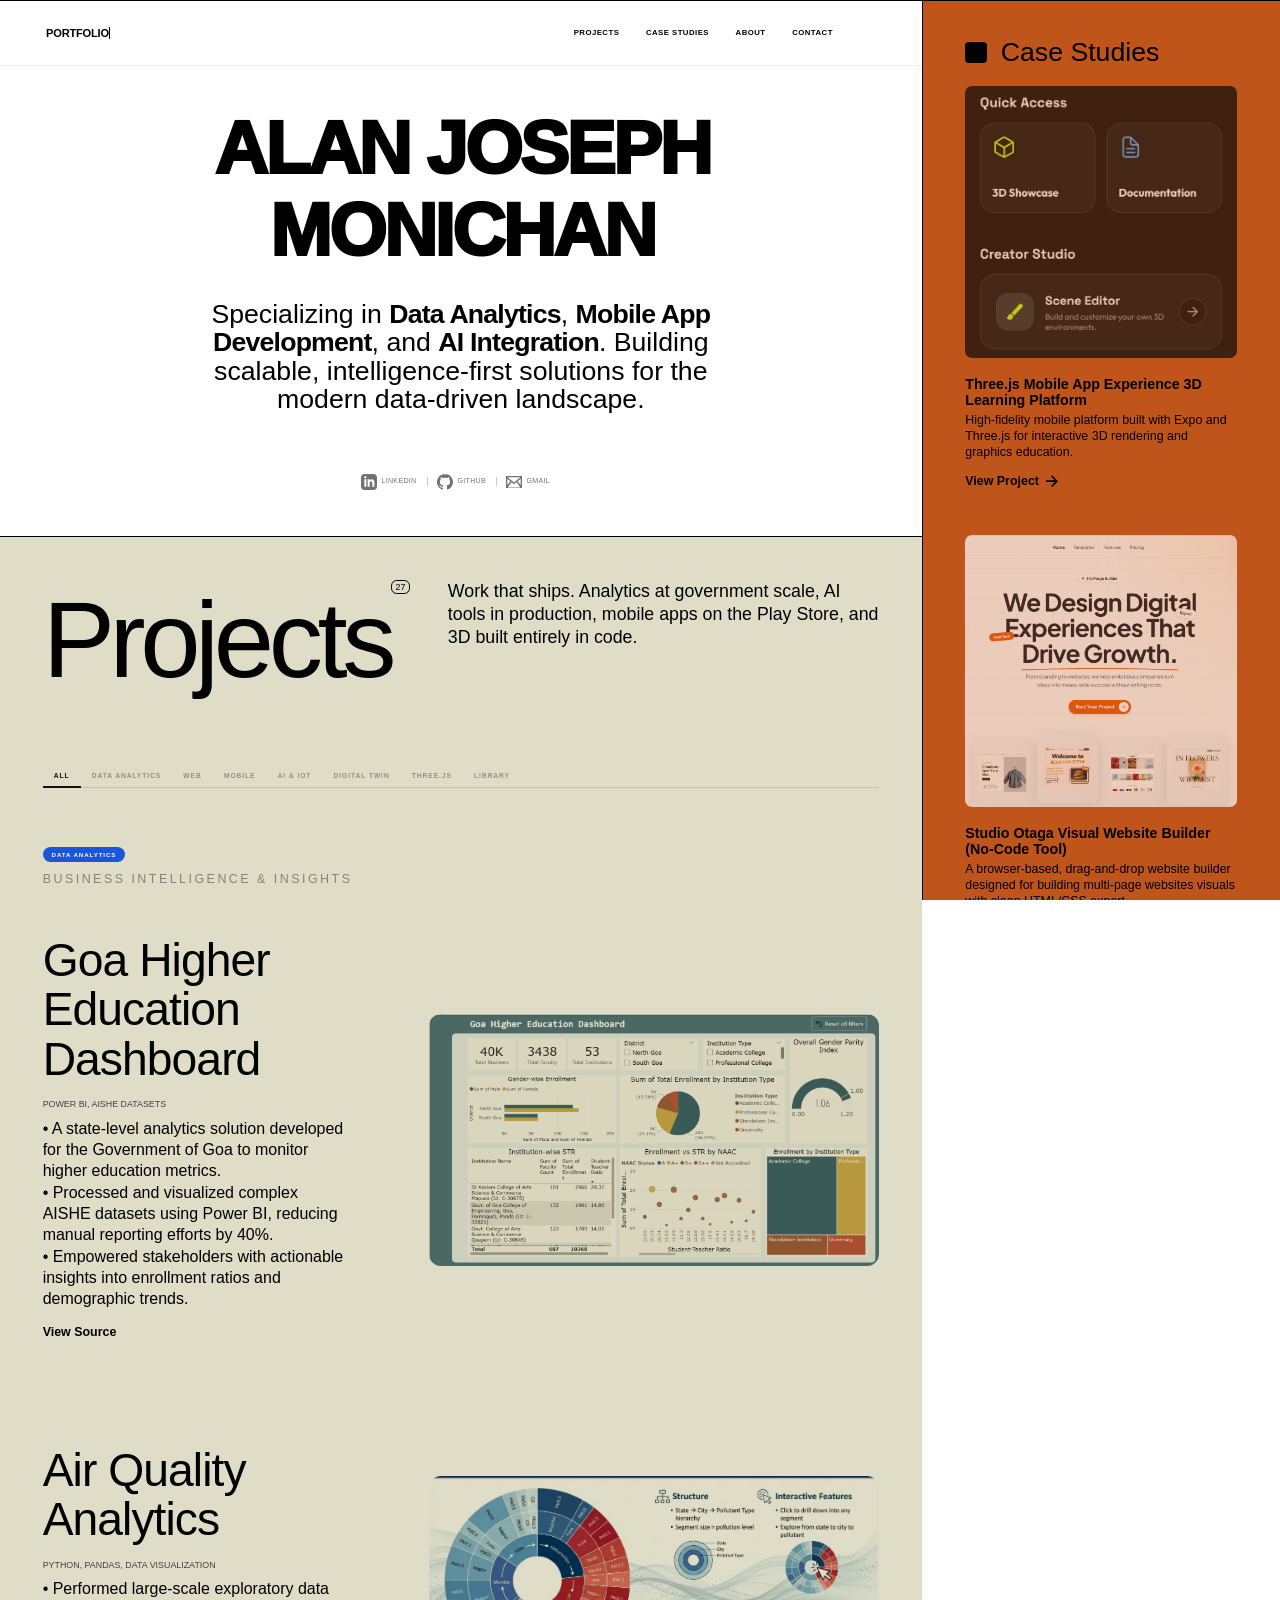
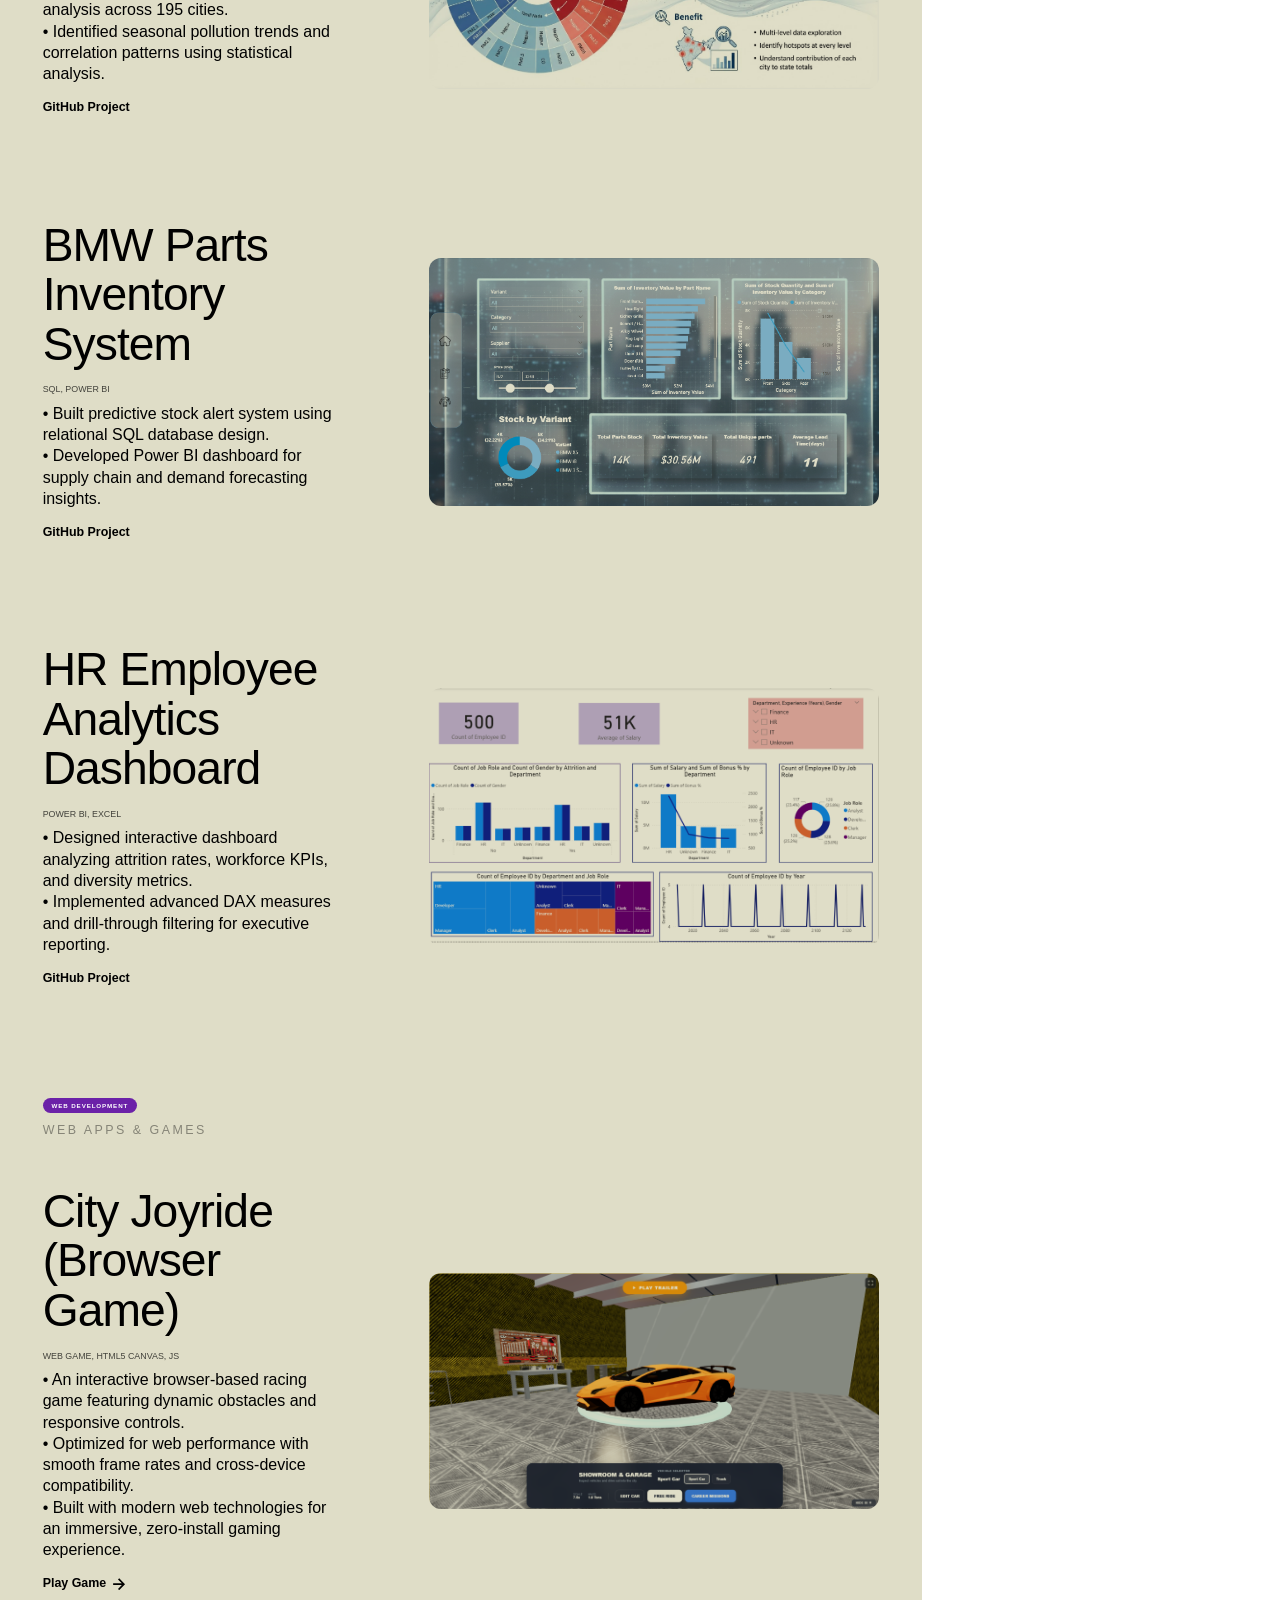
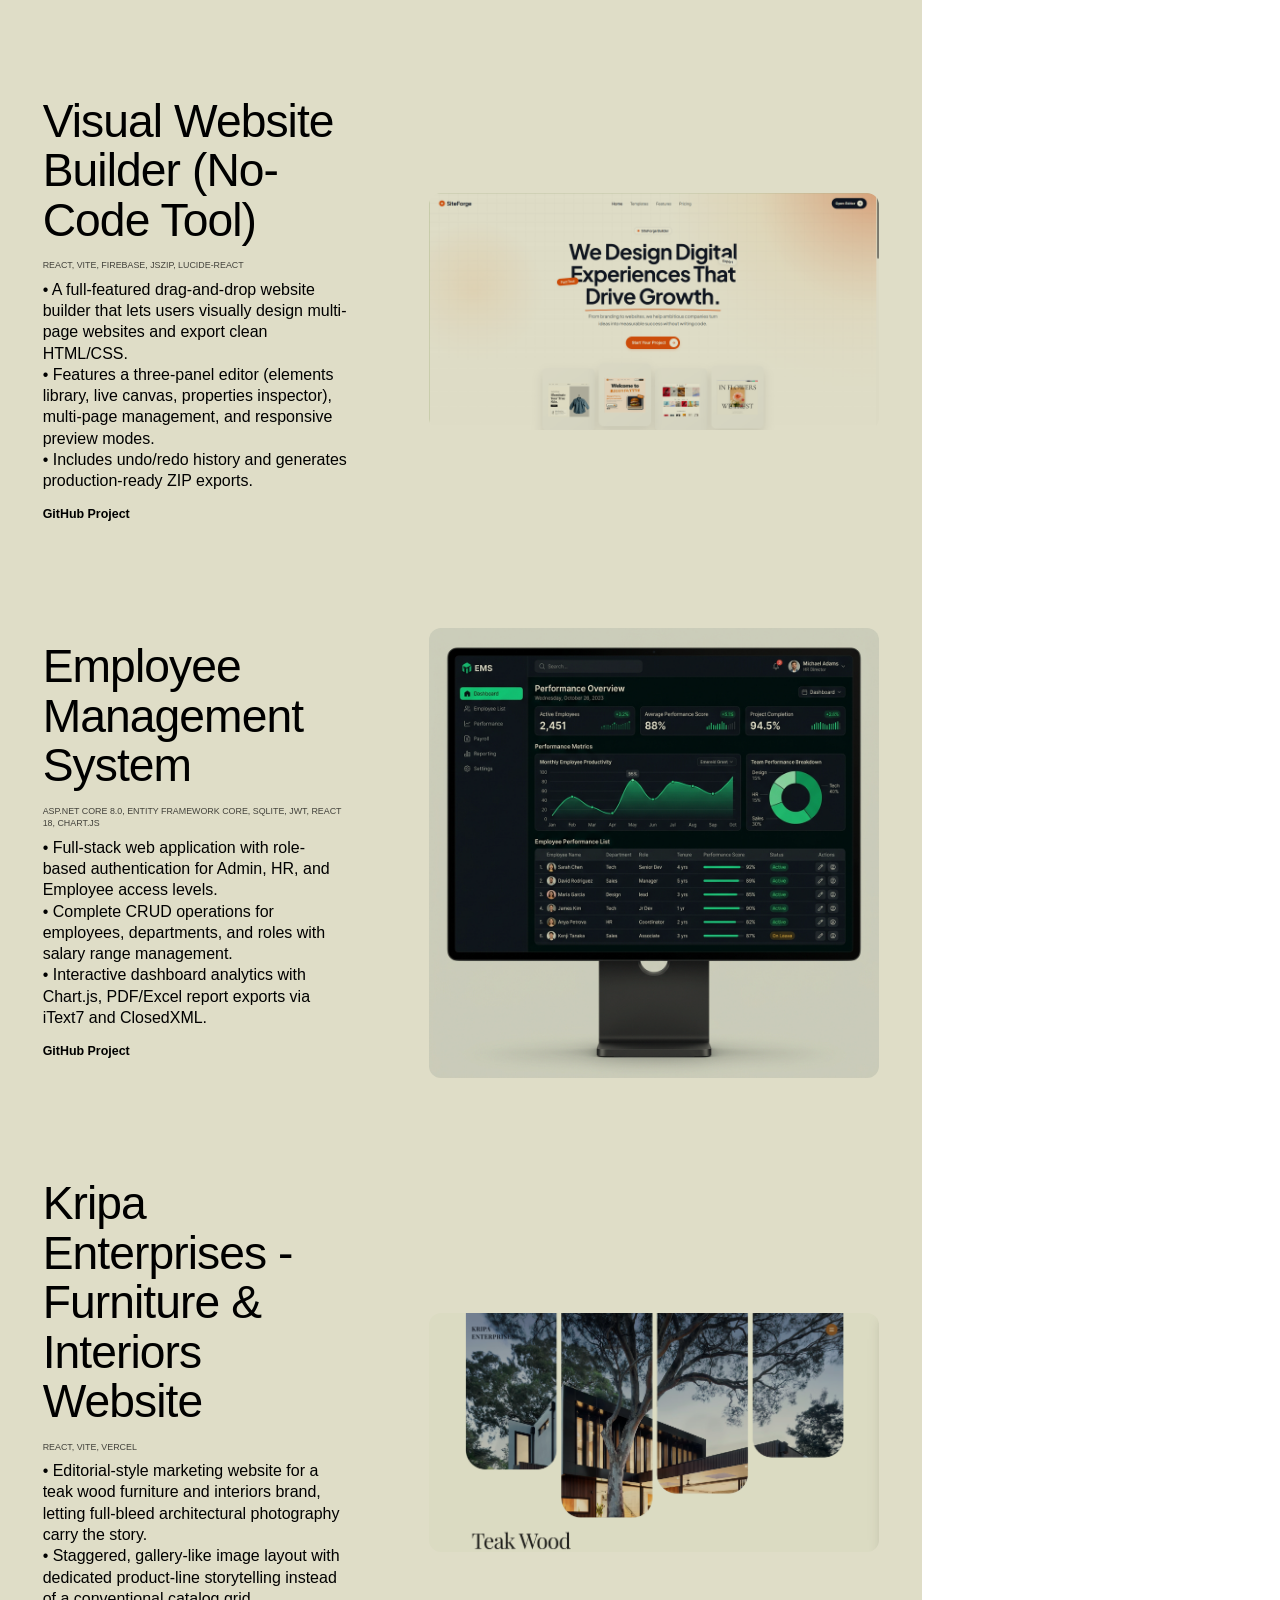
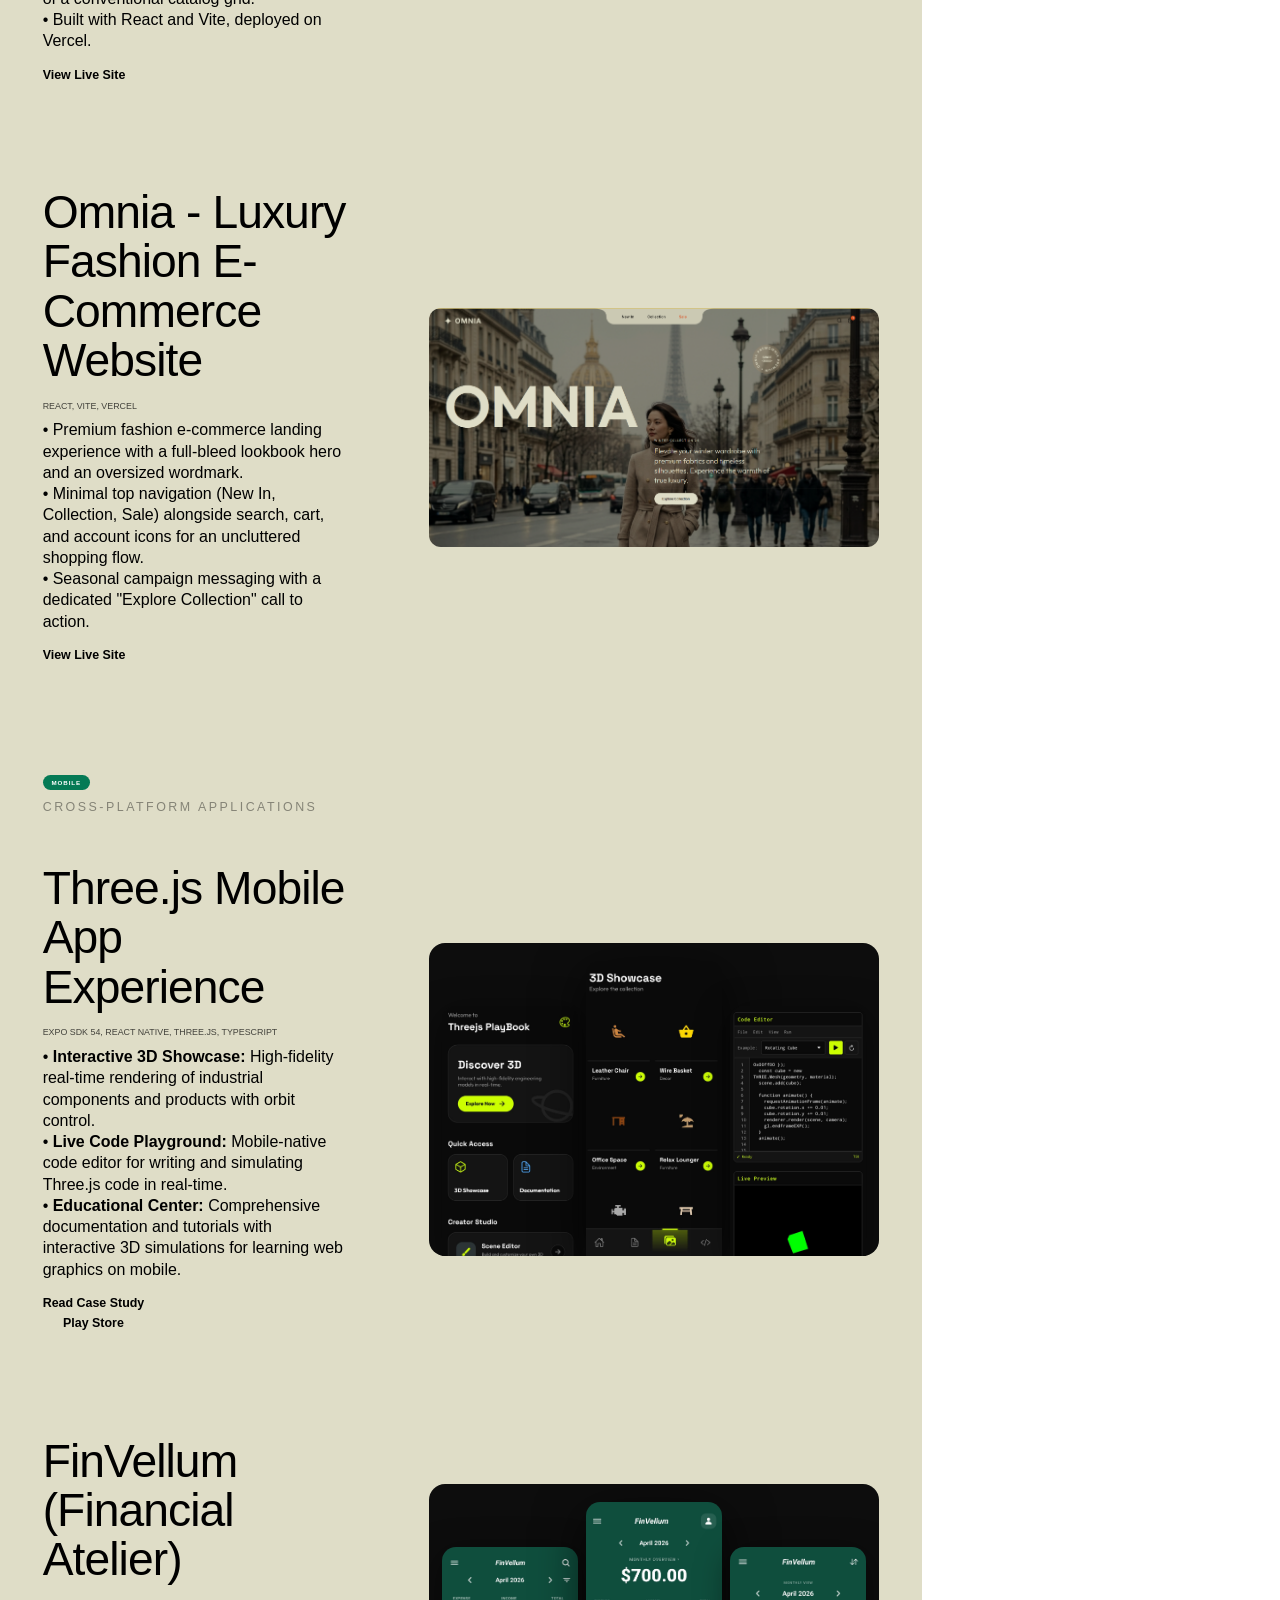
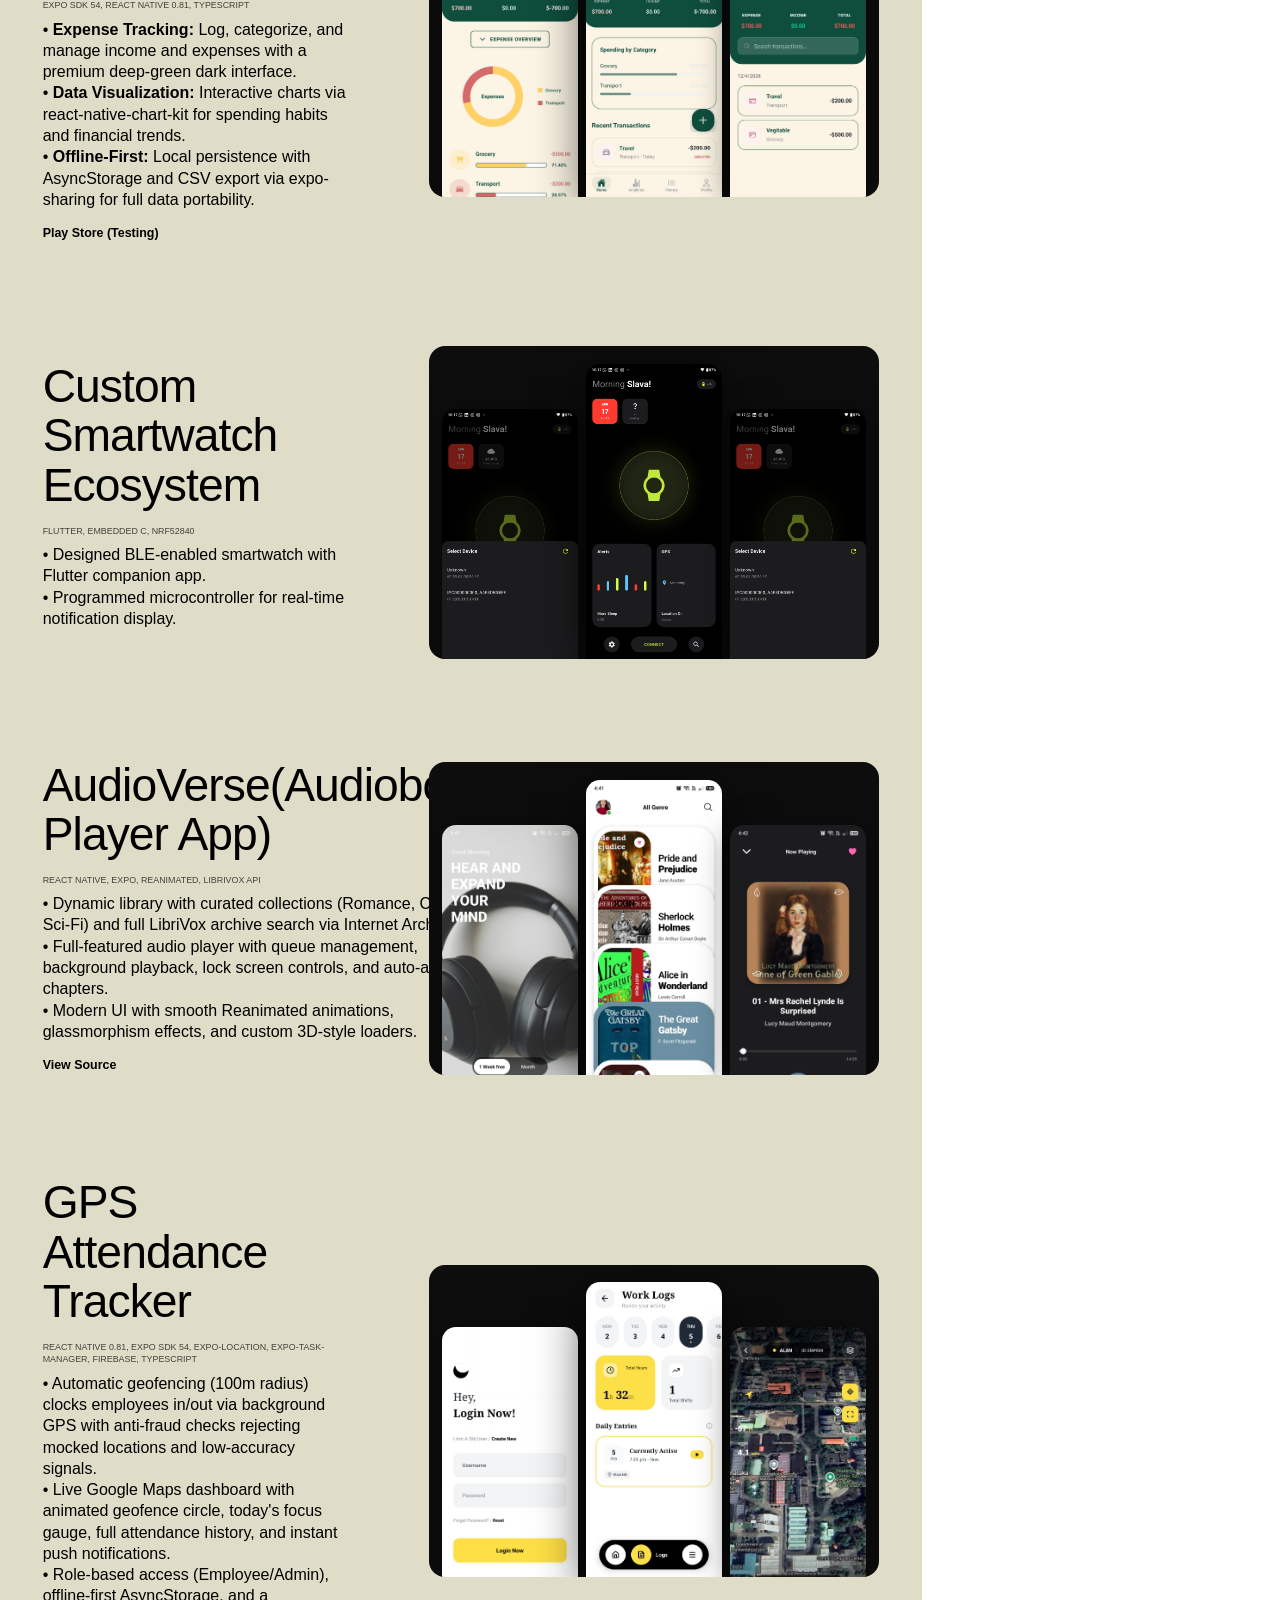
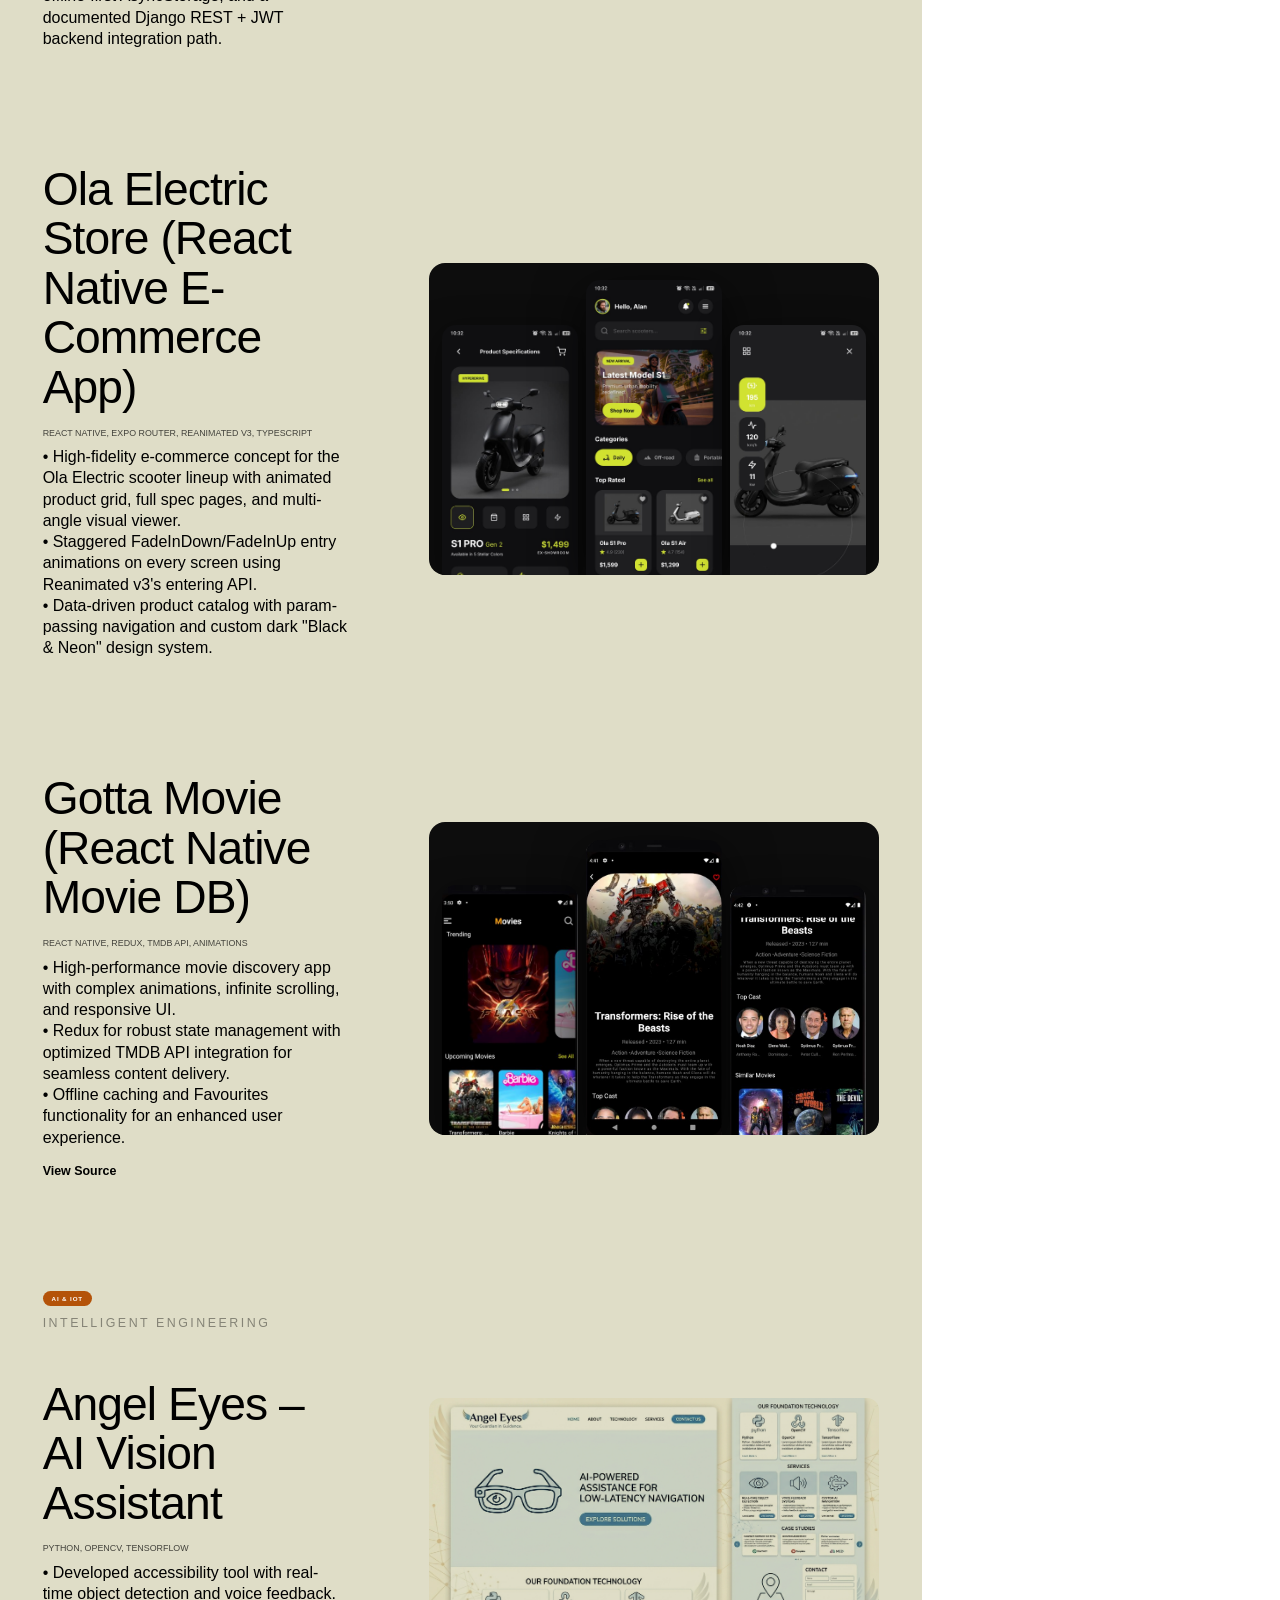
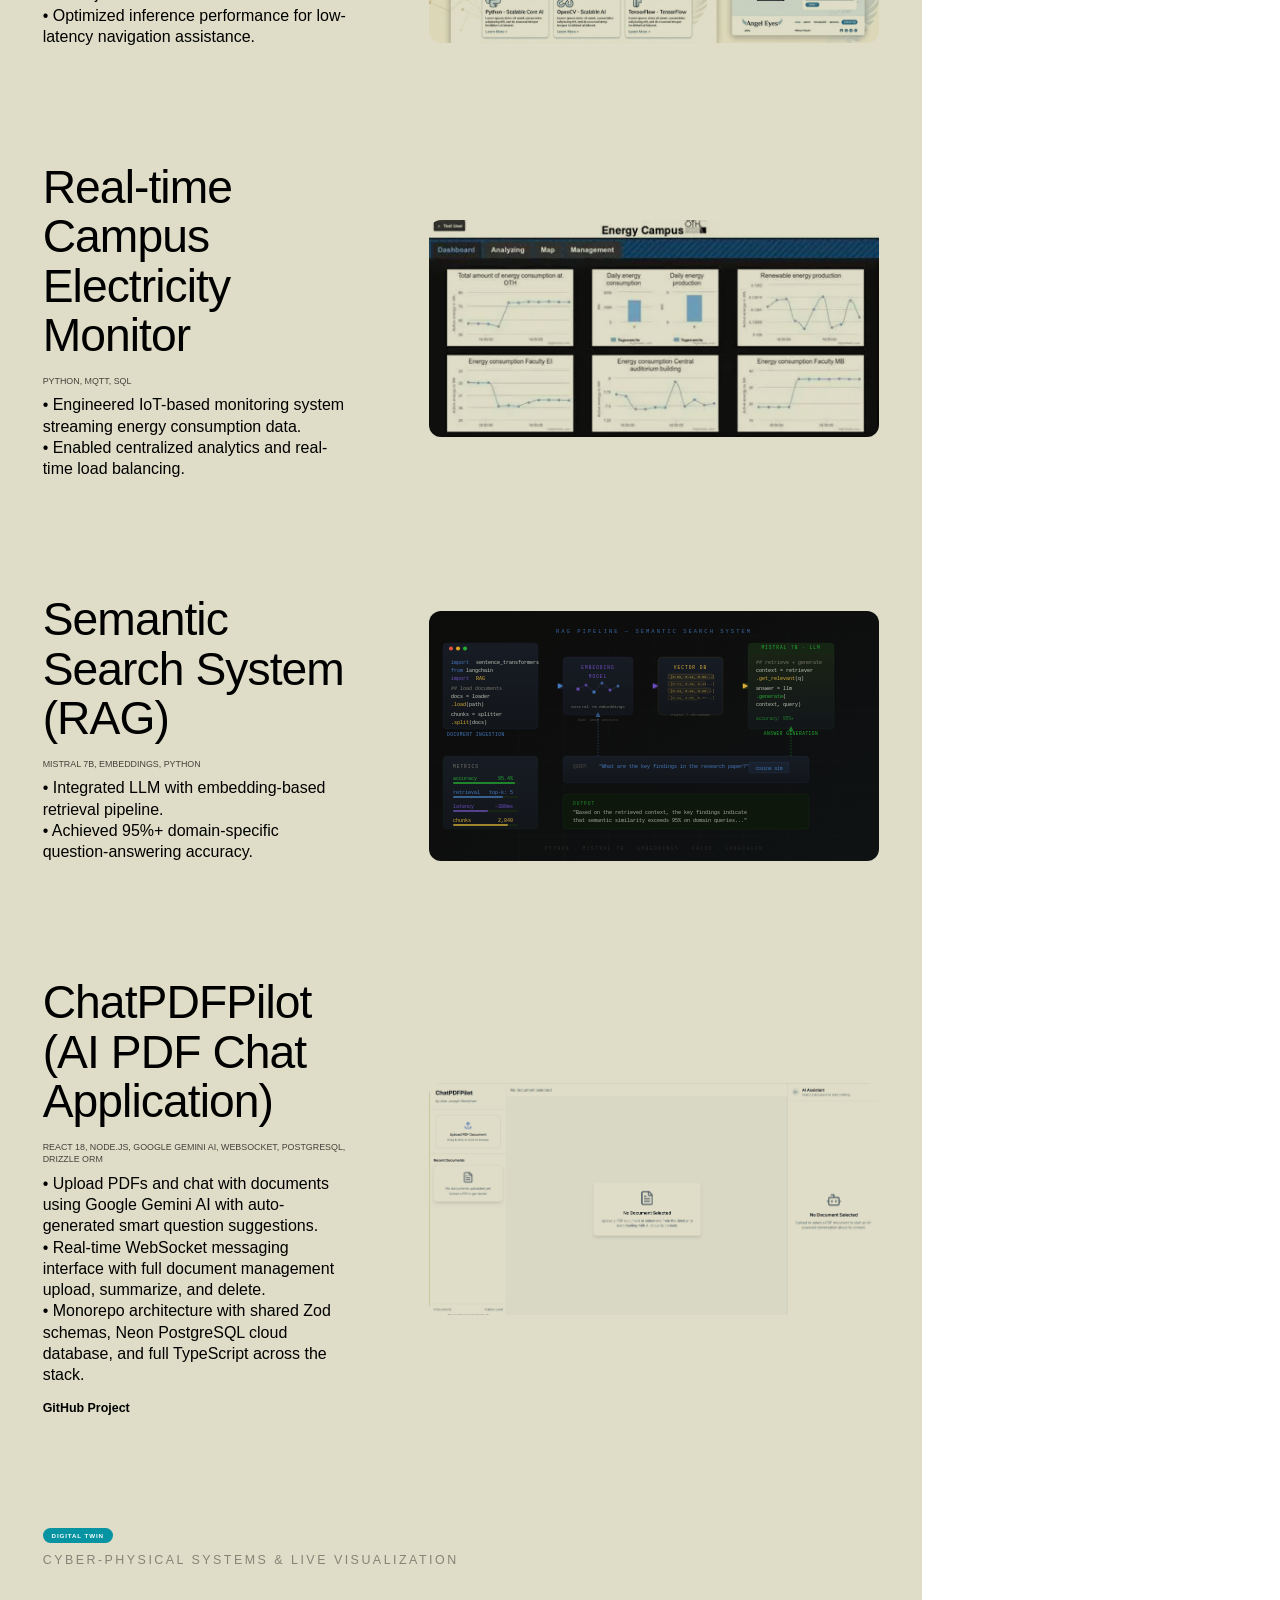
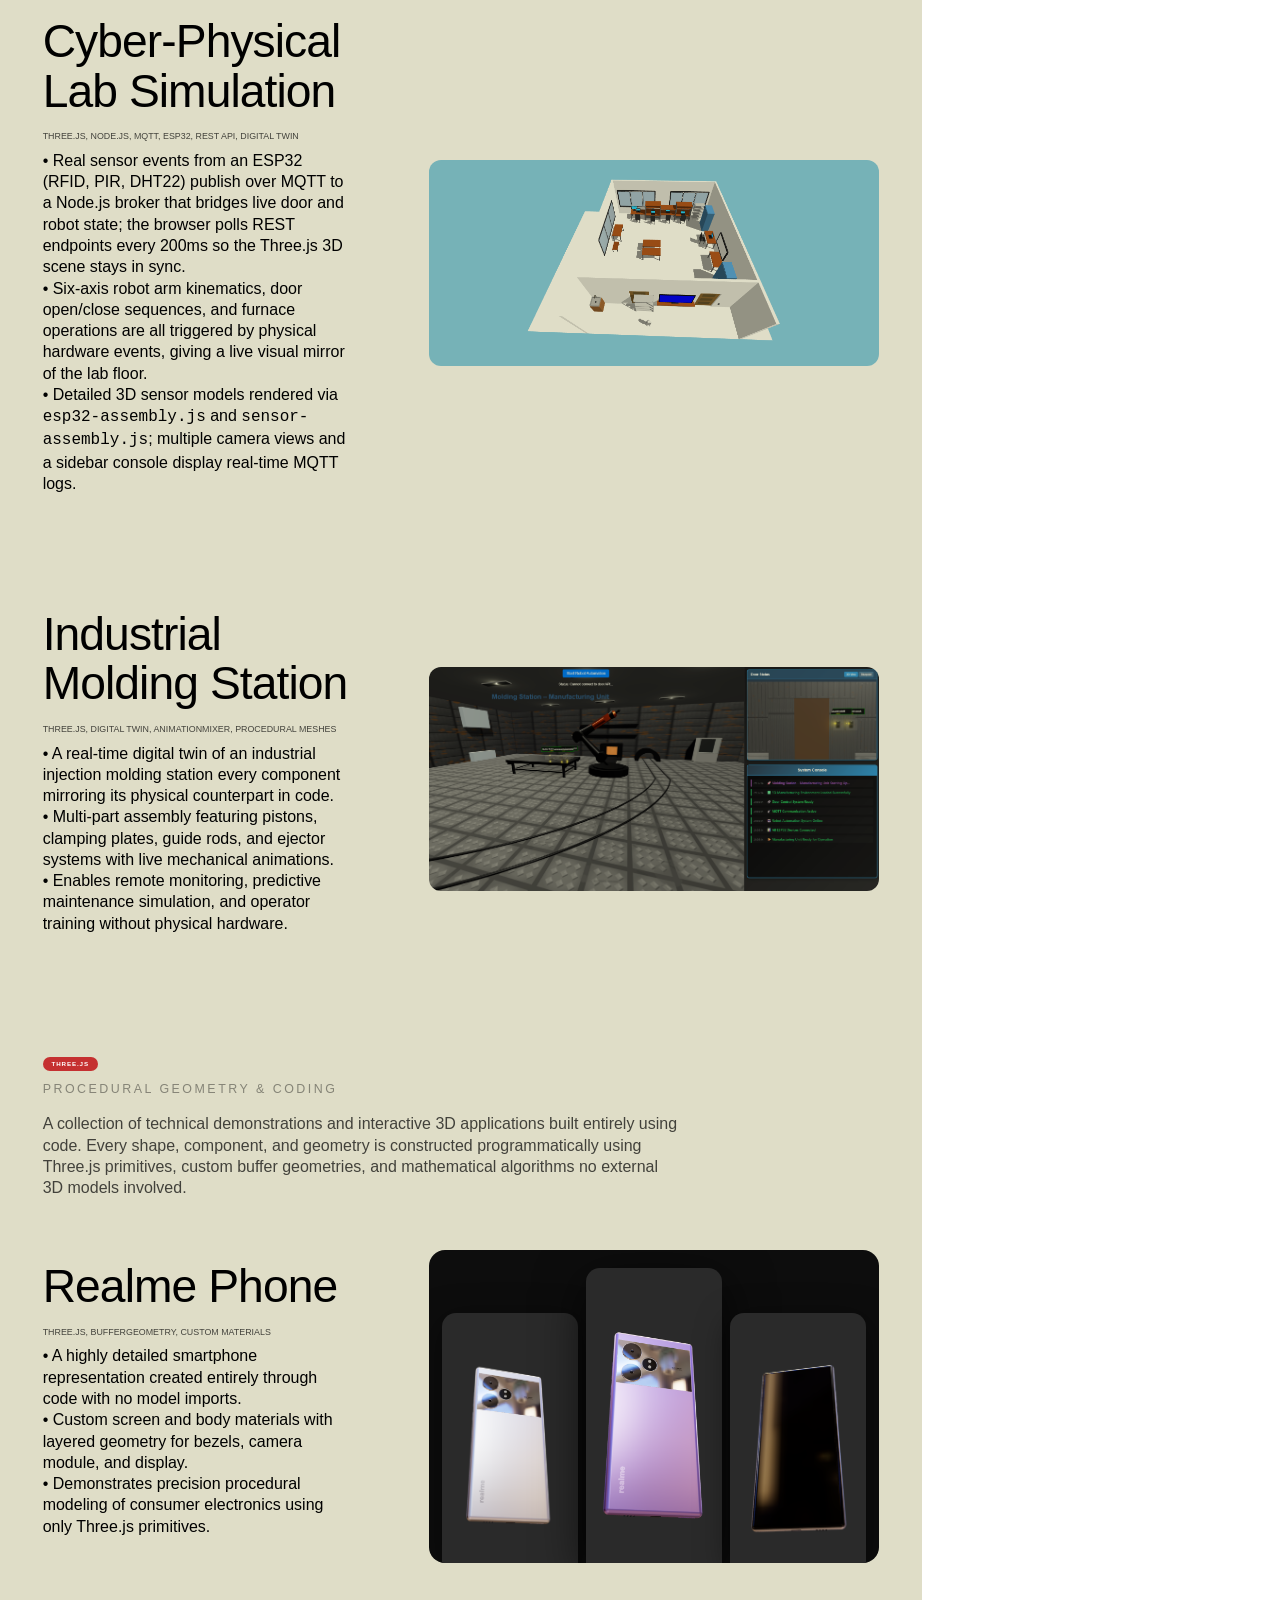
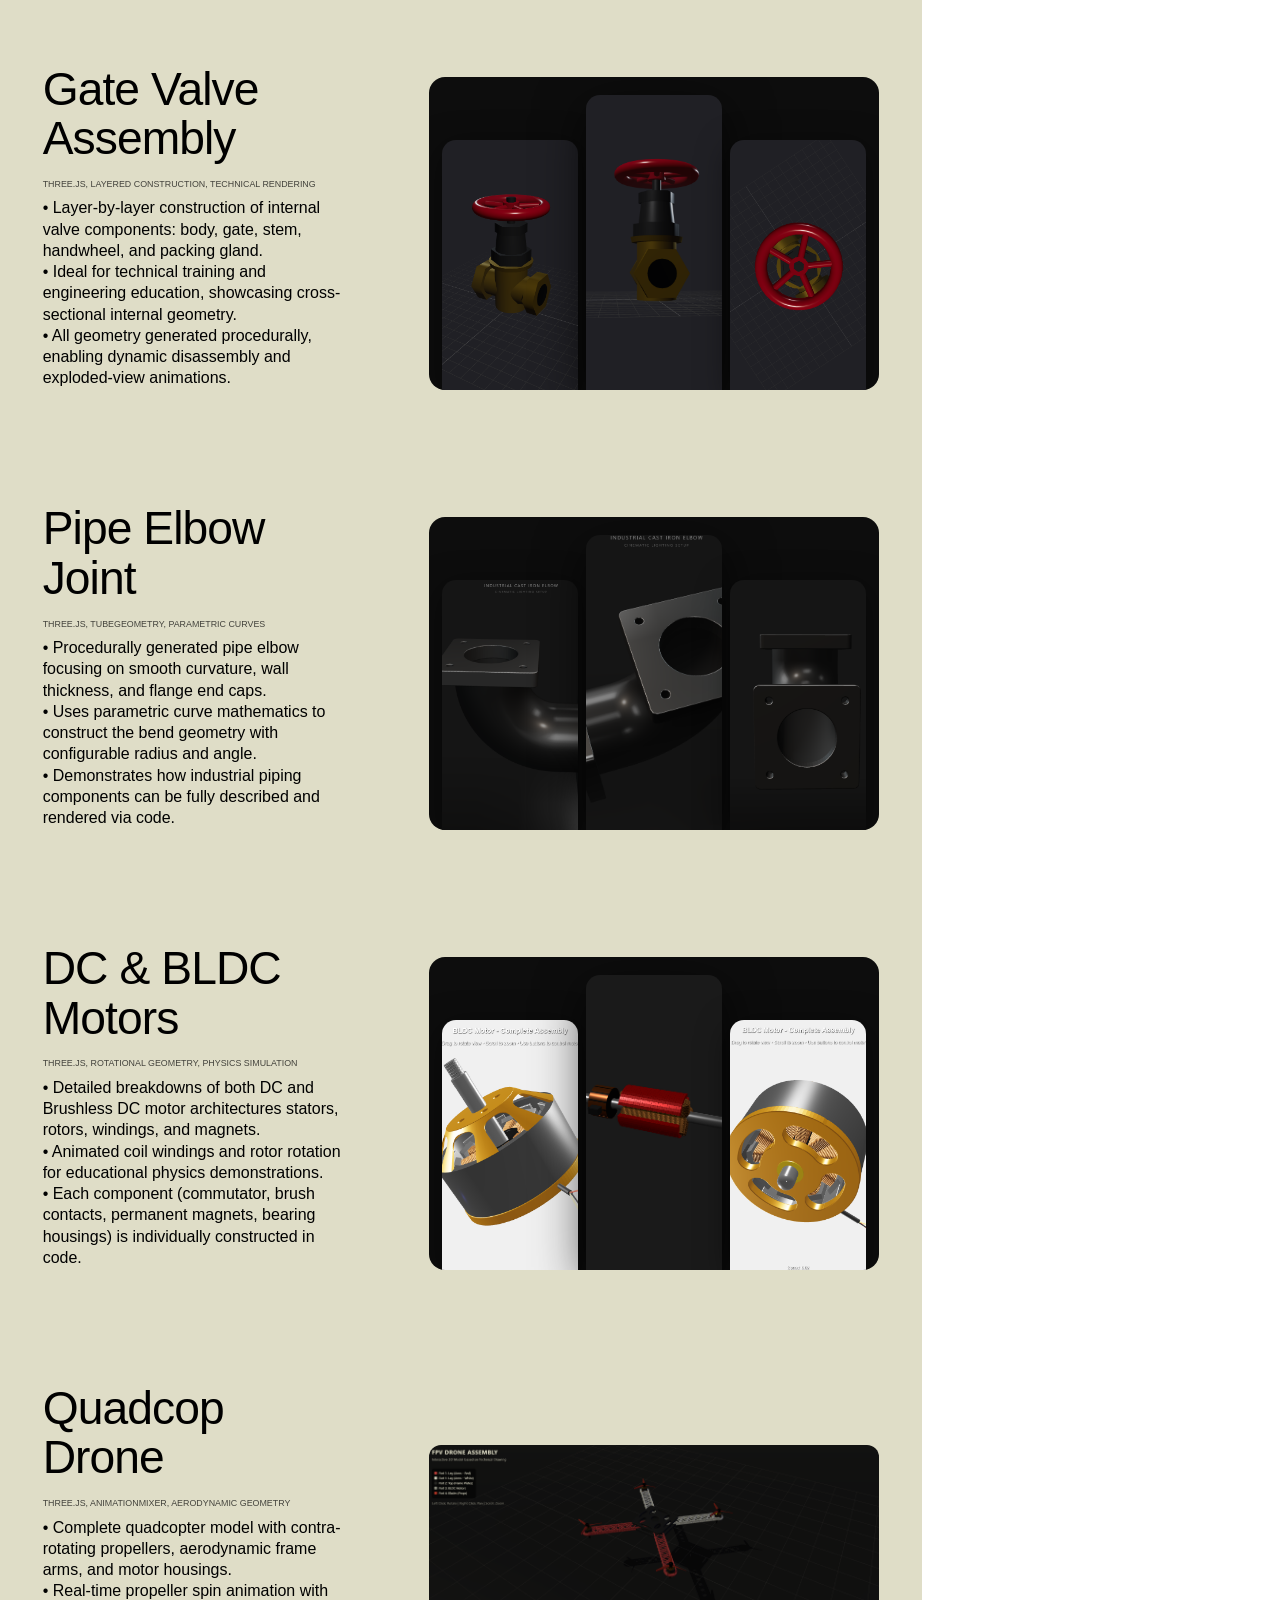
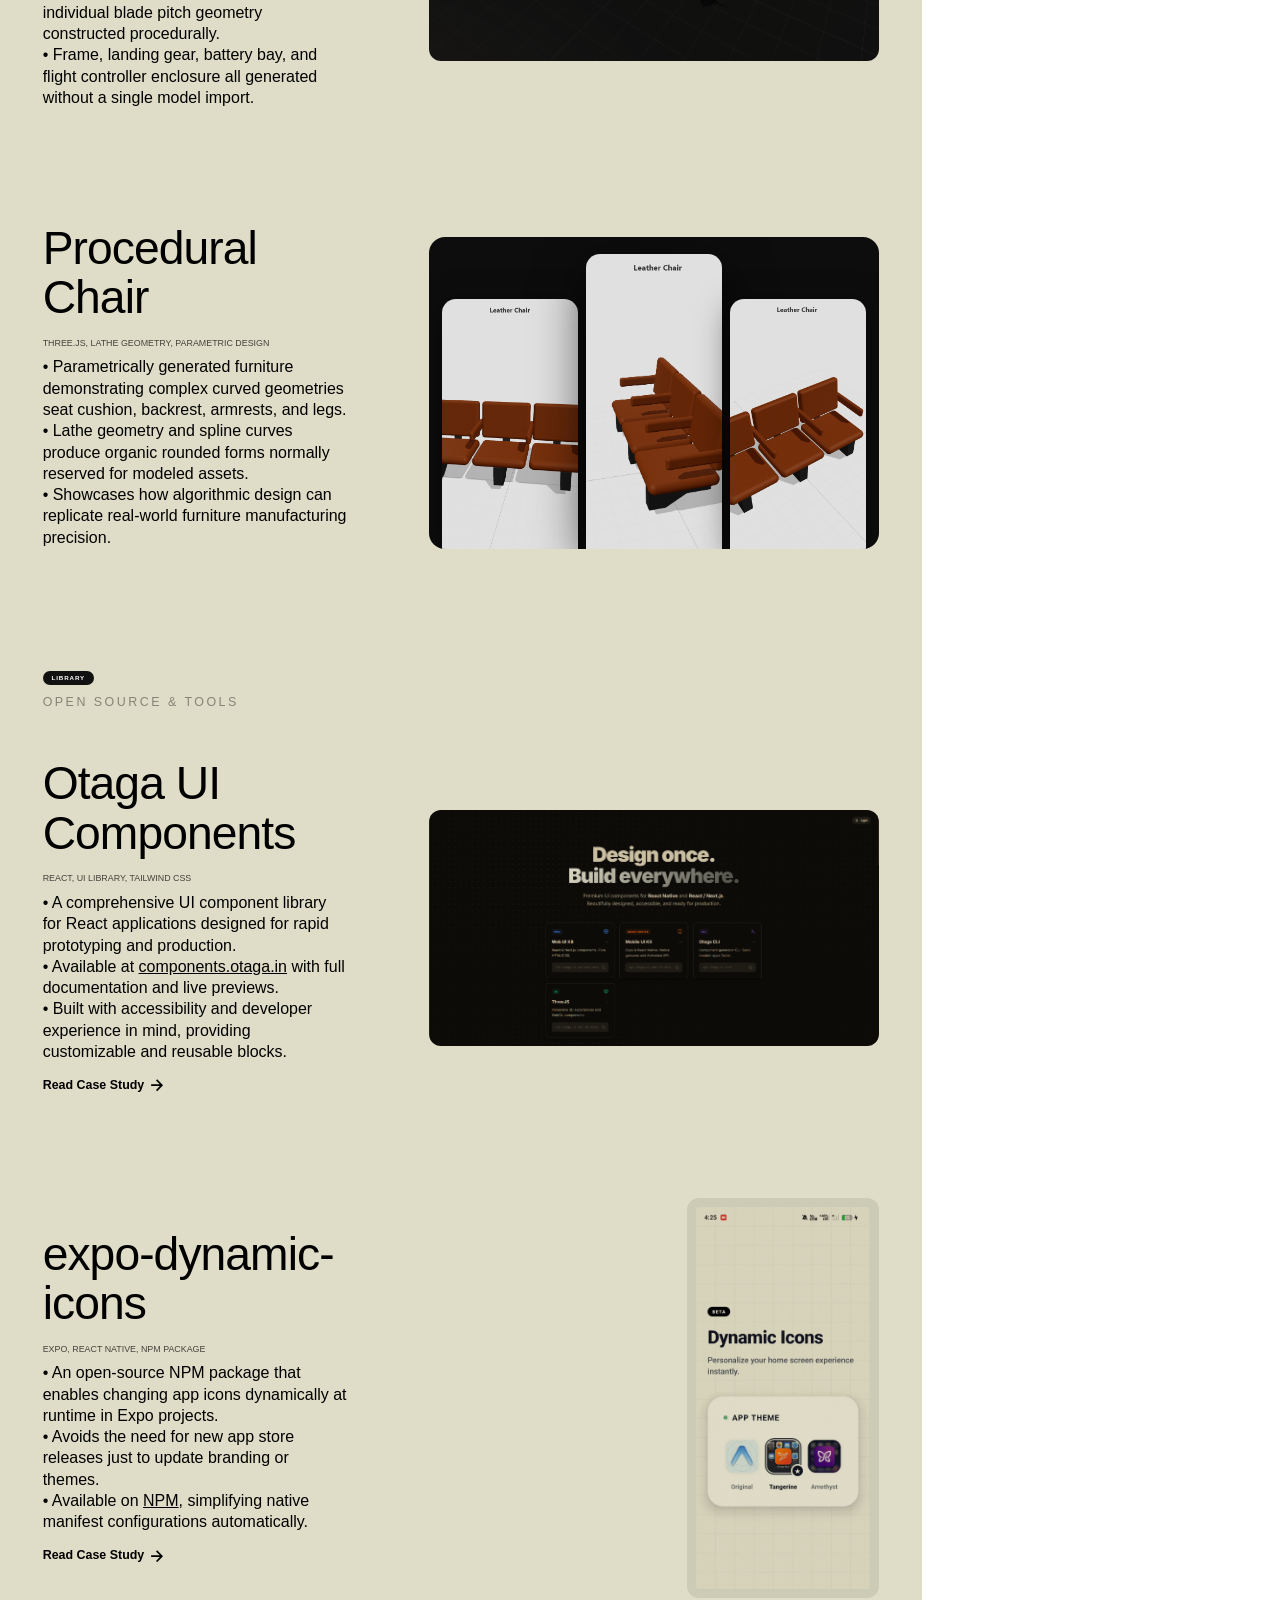
==== index.html @ 1c189f52 "Initial portfolio commit" ====
<!DOCTYPE html>
<html lang="en">

<head>
    <meta charset="utf-8" />
    <title>Alan Joseph Monichan | Software Developer &amp; Data Analyst</title>
    <meta name="description" content="Portfolio of Alan Joseph Monichan, Software Developer, Data Analyst, and AI & BI Specialist. Full-stack web & mobile apps, LLM/RAG pipelines, and Power BI analytics." />
    <meta name="robots" content="index, follow" />
    <link rel="canonical" href="https://portfolioalan.web.app/" />

    <meta property="og:title" content="Alan Joseph Monichan | Software Developer & Data Analyst" />
    <meta property="og:description" content="Software Developer, Data Analyst, and AI & BI Specialist. Full-stack web & mobile apps, LLM/RAG pipelines, and Power BI analytics." />
    <meta property="og:url" content="https://portfolioalan.web.app/" />
    <meta property="og:site_name" content="Alan Joseph Monichan Portfolio" />
    <meta property="og:image" content="https://portfolioalan.web.app/assets/ajm_logo.png" />
    <meta property="og:type" content="website" />
    <meta name="twitter:card" content="summary_large_image" />
    <meta name="twitter:title" content="Alan Joseph Monichan | Software Developer & Data Analyst" />
    <meta name="twitter:description" content="Software Developer, Data Analyst, and AI & BI Specialist. Full-stack web & mobile apps, LLM/RAG pipelines, and Power BI analytics." />
    <meta name="twitter:image" content="https://portfolioalan.web.app/assets/ajm_logo.png" />
    <meta content="width=device-width, initial-scale=1" name="viewport" />

    <link href="assets/favicon-ajm.png" rel="shortcut icon" type="image/x-icon" />
    <link href="assets/favicon-ajm.png" rel="apple-touch-icon" />
    <script type="application/ld+json">
    {
        "@context": "https://schema.org",
        "@type": "Person",
        "name": "Alan Joseph Monichan",
        "url": "https://portfolioalan.web.app/",
        "jobTitle": "Software Developer & Data Analyst",
        "description": "Software Developer, Data Analyst, and AI & BI Specialist based in Surathkal, India.",
        "image": "https://portfolioalan.web.app/assets/ajm_logo.png",
        "sameAs": []
    }
    </script>
    <link href="./assets/css/webflow.css" rel="stylesheet" type="text/css" />
    <link href="./assets/css/style.css" rel="stylesheet" type="text/css" />
    <link href="./assets/css/home.css" rel="stylesheet" type="text/css" />
    <script type="text/javascript">
        ! function(o, c) {
            var n = c.documentElement,
                t = " w-mod-";
            n.className += t + "js", ("ontouchstart" in o || o.DocumentTouch && c instanceof DocumentTouch) && (n.className += t + "touch")
        }(window, document);
    </script>
    
</head>

<body>
    <div class="page-wrapper">
        <main class="main-wrapper">
            <div class="hp_page-container">
                <nav data-nav-size="small" class="nav_wrapper">
                    <div data-w-id="bab75165-42d9-528d-0a10-03f54767e2a7" data-animation="default" data-collapse="medium" data-duration="0" data-easing="ease" data-easing2="ease" role="banner" class="navbar w-nav">
                        <div class="nav_wrap">
                            <a href="index.html" class="nav_brand w-nav-brand">
                                <div class="text-logo">Portfolio</div>
                            </a>

                            <div class="nav_center-section">
                                
                            </div>

                            <nav role="navigation" class="nav_menu-links w-nav-menu">
                                <a href="index.html#projects" class="menu_link">Projects</a>
                                <a href="src/research.html" class="menu_link">Case Studies</a>
                                <a href="src/about.html" class="menu_link">About</a>
                                <a href="mailto:alanmonichan122@gmail.com" class="menu_link">Contact</a>
                            </nav>

                            <div scroll="toggle" class="nav_button w-nav-button">
                                <div class="nav_button-inner">
                                    <div class="menu_top-line"></div>
                                    <div class="menu_middle-line"></div>
                                    <div class="menu_bottom-line"></div>
                                </div>
                            </div>
                        </div>
                    </div>
                </nav>

                <!-- Custom mobile menu overlay -->
                <div class="mob-nav" id="mobNav">
                    <a href="index.html#projects" class="mob-nav__link">Projects</a>
                    <a href="src/research.html" class="mob-nav__link">Case Studies</a>
                    <a href="src/about.html" class="mob-nav__link">About</a>
                    <a href="mailto:alanmonichan122@gmail.com" class="mob-nav__link">Contact</a>
                </div>

                <section class="section_hp-hero">
                    <div class="padding-block hp_hero">
                        <div class="hp-hero_logo text-logo">Alan Joseph Monichan</div>
                        <div class="hp-hero_bottom">
                            <div class="max-width-medium">
                                <p class="heading-style-h5" style="margin-bottom: 0;">Specializing in <span class="text-span">Data Analytics</span>, <span class="text-span">Mobile App Development</span>, and <span class="text-span">AI Integration</span>. Building scalable, intelligence-first solutions for the modern data-driven landscape.</p>
                            </div>
                            <div class="social-links-container">
                                <a href="https://linkedin.com/in/alan-joseph-monichan" target="_blank" class="social-link-item w-inline-block">
                                    <svg viewBox="0 0 24 24" fill="currentColor"><path d="M19 0h-14c-2.761 0-5 2.239-5 5v14c0 2.761 2.239 5 5 5h14c2.762 0 5-2.239 5-5v-14c0-2.761-2.238-5-5-5zm-11 19h-3v-11h3v11zm-1.5-12.268c-.966 0-1.75-.79-1.75-1.764s.784-1.764 1.75-1.764 1.75.79 1.75 1.764-.783 1.764-1.75 1.764zm13.5 12.268h-3v-5.604c0-3.368-4-3.113-4 0v5.604h-3v-11h3v1.765c1.396-2.586 7-2.777 7 2.476v6.759z"/></svg>
                                    <div>LinkedIn</div>
                                </a>
                                <div class="social-divider"></div>
                                <a href="https://github.com/alanjoseph77" target="_blank" class="social-link-item w-inline-block">
                                    <svg viewBox="0 0 24 24" fill="currentColor"><path d="M12 0c-6.626 0-12 5.373-12 12 0 5.302 3.438 9.8 8.207 11.387.599.111.793-.261.793-.577v-2.234c-3.338.726-4.041-1.416-4.041-1.416-.546-1.387-1.333-1.756-1.333-1.756-1.089-.745.083-.729.083-.729 1.205.084 1.839 1.237 1.839 1.237 1.07 1.834 2.807 1.304 3.492.997.107-.775.418-1.305.762-1.604-2.665-.305-5.467-1.334-5.467-5.931 0-1.311.469-2.381 1.236-3.221-.124-.303-.535-1.524.117-3.176 0 0 1.008-.322 3.301 1.23.957-.266 1.983-.399 3.003-.404 1.02.005 2.047.138 3.006.404 2.291-1.552 3.297-1.23 3.297-1.23.653 1.653.242 2.874.118 3.176.77.84 1.235 1.911 1.235 3.221 0 4.609-2.807 5.624-5.479 5.921.43.372.823 1.102.823 2.222v3.293c0 .319.192.694.801.576 4.765-1.589 8.199-6.086 8.199-11.386 0-6.627-5.373-12-12-12z"/></svg>
                                    <div>GitHub</div>
                                </a>
                                <div class="social-divider"></div>
                                <a href="mailto:alanmonichan122@gmail.com" class="social-link-item w-inline-block">
                                    <svg viewBox="0 0 24 24" fill="currentColor"><path d="M0 3v18h24v-18h-24zm6.623 7.929l-4.623 5.712v-9.458l4.623 3.746zm-4.141-5.929h19.035l-9.517 7.713-9.518-7.713zm5.694 7.188l3.824 3.099 3.83-3.104 5.612 8.165h-18.796l5.53-8.16zm9.208-1.259l4.616-3.731v9.449l-4.616-5.718z"/></svg>
                                    <div>Gmail</div>
                                </a>
                            </div>
                        </div>
                    </div>
                </section>
                <div id="projects" class="is-anchor">
                    <section class="section_hp-projects">
                        <div class="padding-block">
                            <div>                                <div class="hp_projects-head">
                                    <div class="hp_project-head-title-container">
                                        <h5 class="heading-style-h2">Projects</h5>
                                        <div class="hp_projects-counter">
                                            <div class="text-size-mono-tiny">27</div>
                                        </div>
                                    </div>
                                    <div class="hp_project-head-desc-container">
                                        <p class="text-size-large">Work that ships. Analytics at government scale, AI tools in production, mobile apps on the Play Store, and 3D built entirely in code.</p>
                                    </div>
                                </div>
                                <div class="divider-dotted"></div>
                            </div>

                            <!-- CATEGORY FILTER BAR -->
                            <div class="project-filter-bar">
                                <button class="filter-btn is-active" data-filter="all" onclick="filterProjects('all',this)">All</button>
                                <button class="filter-btn" data-filter="data-analytics" onclick="filterProjects('data-analytics',this)">Data Analytics</button>
                                <button class="filter-btn" data-filter="web" onclick="filterProjects('web',this)">Web</button>
                                <button class="filter-btn" data-filter="mobile" onclick="filterProjects('mobile',this)">Mobile</button>
                                <button class="filter-btn" data-filter="ai-iot" onclick="filterProjects('ai-iot',this)">AI &amp; IoT</button>
                                <button class="filter-btn" data-filter="digital-twin" onclick="filterProjects('digital-twin',this)">Digital Twin</button>
                                <button class="filter-btn" data-filter="threejs" onclick="filterProjects('threejs',this)">Three.js</button>
                                <button class="filter-btn" data-filter="library" onclick="filterProjects('library',this)">Library</button>
                            </div>

                            <!-- DATA ANALYTICS SECTION -->
                            <div class="project-category-block" data-category="data-analytics">
                            <div class="margin-top" style="margin-top: 6rem;">
                                <div class="category-tag">Data Analytics</div>
                                <h4 class="text-size-mono-regular text-style-allcaps" style="letter-spacing: 0.2em; opacity: 0.4; margin-top: 1rem;">Business Intelligence & Insights</h4>
                            </div>

                            <div class="hp_project-item-container">
                                <div class="hp_projects-item">
                                    <div class="hp_project-item-bio">
                                        <div class="hp_projects-desc">
                                            <div class="margin-bottom margin-16">
                                                <h5 class="heading-style-h4">Goa Higher Education Dashboard</h5>
                                            </div>
                                            <div class="margin-bottom margin-16">
                                                <p class="text-size-mono-tiny text-style-allcaps" style="opacity: 0.7;">Power BI, AISHE Datasets</p>
                                                <p class="text-size-medium margin-top margin-8">• A state-level analytics solution developed for the Government of Goa to monitor higher education metrics.<br/>• Processed and visualized complex AISHE datasets using Power BI, reducing manual reporting efforts by 40%.<br/>• Empowered stakeholders with actionable insights into enrollment ratios and demographic trends.</p>
                                            </div>
                                            <a href="https://github.com/alanjoseph77/Dashboard-for-NAAC-AISHE" target="_blank" class="button is-link is-icon w-inline-block">
                                                <div class="text-size-small">View Source</div>
                                            </a>
                                        </div>
                                    </div>
                                    <div><img src="images/dataanalytics/goa_hse.png" loading="lazy" alt="Goa Dashboard" class="hp_project-image is-rounded" /></div>
                                </div>
                                <div class="divider-dotted"></div>
                            </div>

                            <div class="hp_project-item-container">
                                <div class="hp_projects-item">
                                    <div class="hp_project-item-bio">
                                        <div class="hp_projects-desc">
                                            <div class="margin-bottom margin-16">
                                                <h5 class="heading-style-h4">Air Quality Analytics</h5>
                                            </div>
                                            <div class="margin-bottom margin-16">
                                                <p class="text-size-mono-tiny text-style-allcaps" style="opacity: 0.7;">Python, Pandas, Data Visualization</p>
                                                <p class="text-size-medium margin-top margin-8">• Performed large-scale exploratory data analysis across 195 cities.<br/>• Identified seasonal pollution trends and correlation patterns using statistical analysis.</p>
                                            </div>
                                            <a href="https://github.com/alanjoseph77" target="_blank" class="button is-link is-icon w-inline-block">
                                                <div class="text-size-small">GitHub Project</div>
                                            </a>
                                        </div>
                                    </div>
                                    <div><img src="images/dataanalytics/airquality.png" loading="lazy" alt="Air Quality" class="hp_project-image is-rounded" /></div>
                                </div>
                                <div class="divider-dotted"></div>
                            </div>

                            <div class="hp_project-item-container">
                                <div class="hp_projects-item">
                                    <div class="hp_project-item-bio">
                                        <div class="hp_projects-desc">
                                            <div class="margin-bottom margin-16">
                                                <h5 class="heading-style-h4">BMW Parts Inventory System</h5>
                                            </div>
                                            <div class="margin-bottom margin-16">
                                                <p class="text-size-mono-tiny text-style-allcaps" style="opacity: 0.7;">SQL, Power BI</p>
                                                <p class="text-size-medium margin-top margin-8">• Built predictive stock alert system using relational SQL database design.<br/>• Developed Power BI dashboard for supply chain and demand forecasting insights.</p>
                                            </div>
                                            <a href="https://github.com/alanjoseph77" target="_blank" class="button is-link is-icon w-inline-block">
                                                <div class="text-size-small">GitHub Project</div>
                                            </a>
                                        </div>
                                    </div>
                                    <div><img src="images/dataanalytics/bmw1.png" loading="lazy" alt="Inventory System" class="hp_project-image is-rounded" /></div>
                                </div>
                                <div class="divider-dotted"></div>
                            </div>

                            <div class="hp_project-item-container">
                                <div class="hp_projects-item">
                                    <div class="hp_project-item-bio">
                                        <div class="hp_projects-desc">
                                            <div class="margin-bottom margin-16">
                                                <h5 class="heading-style-h4">HR Employee Analytics Dashboard</h5>
                                            </div>
                                            <div class="margin-bottom margin-16">
                                                <p class="text-size-mono-tiny text-style-allcaps" style="opacity: 0.7;">Power BI, Excel</p>
                                                <p class="text-size-medium margin-top margin-8">• Designed interactive dashboard analyzing attrition rates, workforce KPIs, and diversity metrics.<br/>• Implemented advanced DAX measures and drill-through filtering for executive reporting.</p>
                                            </div>
                                            <a href="https://github.com/alanjoseph77" target="_blank" class="button is-link is-icon w-inline-block">
                                                <div class="text-size-small">GitHub Project</div>
                                            </a>
                                        </div>
                                    </div>
                                    <div><img src="images/dataanalytics/hr_dashboard.png" loading="lazy" alt="HR Analytics Dashboard" class="hp_project-image is-rounded" /></div>
                                </div>
                                <div class="divider-dotted"></div>
                            </div>

                            </div><!-- /data-analytics -->

                            <!-- WEB DEVELOPMENT SECTION -->
                            <div class="project-category-block" data-category="web">
                            <div class="margin-top" style="margin-top: 6rem;">
                                <div class="category-tag">Web Development</div>
                                <h4 class="text-size-mono-regular text-style-allcaps" style="letter-spacing: 0.2em; opacity: 0.4; margin-top: 1rem;">Web Apps & Games</h4>
                            </div>

                            <div class="hp_project-item-container">
                                <div class="hp_projects-item">
                                    <div class="hp_project-item-bio">
                                        <div class="hp_projects-desc">
                                            <div class="margin-bottom margin-16">
                                                <h5 class="heading-style-h4">City Joyride (Browser Game)</h5>
                                            </div>
                                            <div class="margin-bottom margin-16">
                                                <p class="text-size-mono-tiny text-style-allcaps" style="opacity: 0.7;">Web Game, HTML5 Canvas, JS</p>
                                                <p class="text-size-medium margin-top margin-8">• An interactive browser-based racing game featuring dynamic obstacles and responsive controls.<br/>• Optimized for web performance with smooth frame rates and cross-device compatibility.<br/>• Built with modern web technologies for an immersive, zero-install gaming experience.</p>
                                            </div>
                                            <div class="flex-row gap-16">
                                                <a href="https://city-joyride.web.app/" target="_blank" class="button is-link is-icon w-inline-block">
                                                    <div class="text-size-small">Play Game</div>
                                                    <div class="icon-embed-xxsmall link-arrow w-embed"><svg width="100%" height="100%" viewBox="0 0 14 14" fill="none" xmlns="http://www.w3.org/2000/svg"><path fill-rule="evenodd" clip-rule="evenodd" d="M13.5186 6.85199L6.98997 13.536L5.63004 12.2077L9.9328 7.8025L0.150142 7.8025L0.150142 5.90149L9.9328 5.90149L5.63004 1.49628L6.98997 0.167968L13.5186 6.85199Z" fill="currentColor"/></svg></div>
                                                </a>
                                            </div>
                                        </div>
                                    </div>
                                    <div><img src="images/game/ride.png" loading="lazy" alt="City Joyride Web Game" class="hp_project-image is-rounded" /></div>
                                </div>
                                <div class="divider-dotted"></div>
                            </div>

                            <div class="hp_project-item-container">
                                <div class="hp_projects-item">
                                    <div class="hp_project-item-bio">
                                        <div class="hp_projects-desc">
                                            <div class="margin-bottom margin-16">
                                                <h5 class="heading-style-h4">Visual Website Builder (No-Code Tool)</h5>
                                            </div>
                                            <div class="margin-bottom margin-16">
                                                <p class="text-size-mono-tiny text-style-allcaps" style="opacity: 0.7;">React, Vite, Firebase, JSZip, Lucide-React</p>
                                                <p class="text-size-medium margin-top margin-8">• A full-featured drag-and-drop website builder that lets users visually design multi-page websites and export clean HTML/CSS.<br/>• Features a three-panel editor (elements library, live canvas, properties inspector), multi-page management, and responsive preview modes.<br/>• Includes undo/redo history and generates production-ready ZIP exports.</p>
                                            </div>
                                            <a href="https://github.com/alanjoseph77" target="_blank" class="button is-link is-icon w-inline-block">
                                                <div class="text-size-small">GitHub Project</div>
                                            </a>
                                        </div>
                                    </div>
                                    <div><img src="images/research/siteforge/web1.png" loading="lazy" alt="Visual Website Builder" class="hp_project-image is-rounded" /></div>
                                </div>
                                <div class="divider-dotted"></div>
                            </div>

                            <div class="hp_project-item-container">
                                <div class="hp_projects-item">
                                    <div class="hp_project-item-bio">
                                        <div class="hp_projects-desc">
                                            <div class="margin-bottom margin-16">
                                                <h5 class="heading-style-h4">Employee Management System</h5>
                                            </div>
                                            <div class="margin-bottom margin-16">
                                                <p class="text-size-mono-tiny text-style-allcaps" style="opacity: 0.7;">ASP.NET Core 8.0, Entity Framework Core, SQLite, JWT, React 18, Chart.js</p>
                                                <p class="text-size-medium margin-top margin-8">• Full-stack web application with role-based authentication for Admin, HR, and Employee access levels.<br/>• Complete CRUD operations for employees, departments, and roles with salary range management.<br/>• Interactive dashboard analytics with Chart.js, PDF/Excel report exports via iText7 and ClosedXML.</p>
                                            </div>
                                            <a href="https://github.com/alanjoseph77/employee-management-system" target="_blank" class="button is-link is-icon w-inline-block">
                                                <div class="text-size-small">GitHub Project</div>
                                            </a>
                                        </div>
                                    </div>
                                    <div><img src="images/web/emp_management.png" loading="lazy" alt="Employee Management System" class="hp_project-image is-rounded" /></div>
                                </div>
                                <div class="divider-dotted"></div>
                            </div>

                            <div class="hp_project-item-container">
                                <div class="hp_projects-item">
                                    <div class="hp_project-item-bio">
                                        <div class="hp_projects-desc">
                                            <div class="margin-bottom margin-16">
                                                <h5 class="heading-style-h4">Kripa Enterprises - Furniture &amp; Interiors Website</h5>
                                            </div>
                                            <div class="margin-bottom margin-16">
                                                <p class="text-size-mono-tiny text-style-allcaps" style="opacity: 0.7;">React, Vite, Vercel</p>
                                                <p class="text-size-medium margin-top margin-8">• Editorial-style marketing website for a teak wood furniture and interiors brand, letting full-bleed architectural photography carry the story.<br/>• Staggered, gallery-like image layout with dedicated product-line storytelling instead of a conventional catalog grid.<br/>• Built with React and Vite, deployed on Vercel.</p>
                                            </div>
                                            <a href="https://furniture-shop-website-zeta.vercel.app/" target="_blank" class="button is-link is-icon w-inline-block">
                                                <div class="text-size-small">View Live Site</div>
                                            </a>
                                        </div>
                                    </div>
                                    <div><img src="images/web/furnitureshop.png" loading="lazy" alt="Kripa Enterprises furniture website" class="hp_project-image is-rounded" /></div>
                                </div>
                                <div class="divider-dotted"></div>
                            </div>

                            <div class="hp_project-item-container">
                                <div class="hp_projects-item">
                                    <div class="hp_project-item-bio">
                                        <div class="hp_projects-desc">
                                            <div class="margin-bottom margin-16">
                                                <h5 class="heading-style-h4">Omnia - Luxury Fashion E-Commerce Website</h5>
                                            </div>
                                            <div class="margin-bottom margin-16">
                                                <p class="text-size-mono-tiny text-style-allcaps" style="opacity: 0.7;">React, Vite, Vercel</p>
                                                <p class="text-size-medium margin-top margin-8">• Premium fashion e-commerce landing experience with a full-bleed lookbook hero and an oversized wordmark.<br/>• Minimal top navigation (New In, Collection, Sale) alongside search, cart, and account icons for an uncluttered shopping flow.<br/>• Seasonal campaign messaging with a dedicated "Explore Collection" call to action.</p>
                                            </div>
                                            <a href="https://omnia-premium-fashion-store.vercel.app/" target="_blank" class="button is-link is-icon w-inline-block">
                                                <div class="text-size-small">View Live Site</div>
                                            </a>
                                        </div>
                                    </div>
                                    <div><img src="images/web/omniafashion.png" loading="lazy" alt="Omnia fashion e-commerce website" class="hp_project-image is-rounded" /></div>
                                </div>
                                <div class="divider-dotted"></div>
                            </div>

                            </div><!-- /web -->

                            <!-- MOBILE APPLICATIONS -->
                            <div class="project-category-block" data-category="mobile">
                            <div class="margin-top" style="margin-top: 6rem;">
                                <div class="category-tag">Mobile</div>
                                <h4 class="text-size-mono-regular text-style-allcaps" style="letter-spacing: 0.2em; opacity: 0.4; margin-top: 1rem;">Cross-Platform Applications</h4>
                            </div>

                            <div class="hp_project-item-container">
                                <div class="hp_projects-item">
                                    <div class="hp_project-item-bio">
                                        <div class="hp_projects-desc">
                                            <div class="margin-bottom margin-16">
                                                <h5 class="heading-style-h4">Three.js Mobile App Experience</h5>
                                            </div>
                                            <div class="margin-bottom margin-16">
                                                <p class="text-size-mono-tiny text-style-allcaps" style="opacity: 0.7;">Expo SDK 54, React Native, Three.js, TypeScript</p>
                                                <p class="text-size-medium margin-top margin-8">• <strong>Interactive 3D Showcase:</strong> High-fidelity real-time rendering of industrial components and products with orbit control.<br/>• <strong>Live Code Playground:</strong> Mobile-native code editor for writing and simulating Three.js code in real-time.<br/>• <strong>Educational Center:</strong> Comprehensive documentation and tutorials with interactive 3D simulations for learning web graphics on mobile.</p>
                                            </div>
                                            <div class="flex-row gap-16">
                                                <a href="src/research.html#playbook" class="button is-link is-icon w-inline-block">
                                                    <div class="text-size-small">Read Case Study</div>
                                                </a>
                                                <a href="https://play.google.com/store/apps/details?id=com.vlabworks.threejsplaybook&pli=1" target="_blank" class="button is-link is-icon w-inline-block">
                                                    <div class="text-size-small">Play Store</div>
                                                </a>
                                            </div>
                                        </div>
                                    </div>
                                    <div class="phone-showcase is-rounded">
                                        <img src="images/mobileapp/playbook/phnsecond.png" loading="lazy" alt="App Home" />
                                        <img src="images/mobileapp/playbook/mob3.png" loading="lazy" alt="3D Showcase" class="phn-center" />
                                        <img src="images/mobileapp/playbook/mob4.png" loading="lazy" alt="Code Editor" />
                                    </div>
                                </div>
                                <div class="divider-dotted"></div>
                            </div>

                            <div class="hp_project-item-container">
                                <div class="hp_projects-item">
                                    <div class="hp_project-item-bio">
                                        <div class="hp_projects-desc">
                                            <div class="margin-bottom margin-16">
                                                <h5 class="heading-style-h4">FinVellum (Financial Atelier)</h5>
                                            </div>
                                            <div class="margin-bottom margin-16">
                                                <p class="text-size-mono-tiny text-style-allcaps" style="opacity: 0.7;">Expo SDK 54, React Native 0.81, TypeScript</p>
                                                <p class="text-size-medium margin-top margin-8">• <strong>Expense Tracking:</strong> Log, categorize, and manage income and expenses with a premium deep-green dark interface.<br/>• <strong>Data Visualization:</strong> Interactive charts via react-native-chart-kit for spending habits and financial trends.<br/>• <strong>Offline-First:</strong> Local persistence with AsyncStorage and CSV export via expo-sharing for full data portability.</p>
                                            </div>
                                            <div class="flex-row gap-16">
                                                <a href="https://play.google.com/store/apps/details?id=com.otaga.finvellum" target="_blank" class="button is-link is-icon w-inline-block">
                                                    <div class="text-size-small">Play Store (Testing)</div>
                                                </a>
                                            </div>
                                        </div>
                                    </div>
                                    <div class="phone-showcase is-rounded">
                                        <img src="images/mobileapp/finance/screenshot2.jpeg" loading="lazy" alt="FinVellum Analytics" />
                                        <img src="images/mobileapp/finance/screenshot1.jpeg" loading="lazy" alt="FinVellum Dashboard" class="phn-center" />
                                        <img src="images/mobileapp/finance/screenshot3.jpeg" loading="lazy" alt="FinVellum History" />
                                    </div>
                                </div>
                                <div class="divider-dotted"></div>
                            </div>

                            <div class="hp_project-item-container">
                                <div class="hp_projects-item">
                                    <div class="hp_project-item-bio">
                                        <div class="hp_projects-desc">
                                            <div class="margin-bottom margin-16">
                                                <h5 class="heading-style-h4">Custom Smartwatch Ecosystem</h5>
                                            </div>
                                            <div class="margin-bottom margin-16">
                                                <p class="text-size-mono-tiny text-style-allcaps" style="opacity: 0.7;">Flutter, Embedded C, nRF52840</p>
                                                <p class="text-size-medium margin-top margin-8">• Designed BLE-enabled smartwatch with Flutter companion app.<br/>• Programmed microcontroller for real-time notification display.</p>
                                            </div>
                                        </div>
                                    </div>
                                    <div class="phone-showcase is-rounded">
                                        <img src="images/mobileapp/watch/watch1.png" loading="lazy" alt="Smartwatch App" />
                                        <img src="images/mobileapp/watch/watch.png" loading="lazy" alt="Smartwatch Detail" class="phn-center" />
                                        <img src="images/mobileapp/watch/watch1.png" loading="lazy" alt="Smartwatch BLE" />
                                    </div>
                                </div>
                                <div class="divider-dotted"></div>
                            </div>

                            <div class="hp_project-item-container">
                                <div class="hp_projects-item">
                                    <div class="hp_project-item-bio">
                                        <div class="hp_projects-desc">
                                            <div class="margin-bottom margin-16">
                                                <h5 class="heading-style-h4">AudioVerse(Audiobook Player App)</h5>
                                            </div>
                                            <div class="margin-bottom margin-16">
                                                <p class="text-size-mono-tiny text-style-allcaps" style="opacity: 0.7;">React Native, Expo, Reanimated, LibriVox API</p>
                                                <p class="text-size-medium margin-top margin-8">• Dynamic library with curated collections (Romance, Classic, Sci-Fi) and full LibriVox archive search via Internet Archive.<br/>• Full-featured audio player with queue management, background playback, lock screen controls, and auto-advance chapters.<br/>• Modern UI with smooth Reanimated animations, glassmorphism effects, and custom 3D-style loaders.</p>
                                            </div>
                                            <a href="https://github.com/alanjoseph77/audio-verse" target="_blank" class="button is-link is-icon w-inline-block">
                                                <div class="text-size-small">View Source</div>
                                            </a>
                                        </div>
                                    </div>
                                    <div class="phone-showcase is-rounded">
                                        <img src="images/mobileapp/audiobookap/2.jpeg" loading="lazy" alt="AudioVerse Library" />
                                        <img src="images/mobileapp/audiobookap/3.jpeg" loading="lazy" alt="AudioVerse Player" class="phn-center" />
                                        <img src="images/mobileapp/audiobookap/4.jpeg" loading="lazy" alt="AudioVerse Browse" />
                                    </div>
                                </div>
                                <div class="divider-dotted"></div>
                            </div>

                            <div class="hp_project-item-container">
                                <div class="hp_projects-item">
                                    <div class="hp_project-item-bio">
                                        <div class="hp_projects-desc">
                                            <div class="margin-bottom margin-16">
                                                <h5 class="heading-style-h4">GPS Attendance Tracker</h5>
                                            </div>
                                            <div class="margin-bottom margin-16">
                                                <p class="text-size-mono-tiny text-style-allcaps" style="opacity: 0.7;">React Native 0.81, Expo SDK 54, expo-location, expo-task-manager, Firebase, TypeScript</p>
                                                <p class="text-size-medium margin-top margin-8">• Automatic geofencing (100m radius) clocks employees in/out via background GPS  with anti-fraud checks rejecting mocked locations and low-accuracy signals.<br/>• Live Google Maps dashboard with animated geofence circle, today's focus gauge, full attendance history, and instant push notifications.<br/>• Role-based access (Employee/Admin), offline-first AsyncStorage, and a documented Django REST + JWT backend integration path.</p>
                                            </div>
                                        </div>
                                    </div>
                                    <div class="phone-showcase is-rounded">
                                        <img src="images/mobileapp/trackerapp/tracker1.jpeg" loading="lazy" alt="GPS Tracker Dashboard" />
                                        <img src="images/mobileapp/trackerapp/tracker2.jpeg" loading="lazy" alt="GPS Tracker Map" class="phn-center" />
                                        <img src="images/mobileapp/trackerapp/tracker3.jpeg" loading="lazy" alt="GPS Tracker History" />
                                    </div>
                                </div>
                                <div class="divider-dotted"></div>
                            </div>

                            <div class="hp_project-item-container">
                                <div class="hp_projects-item">
                                    <div class="hp_project-item-bio">
                                        <div class="hp_projects-desc">
                                            <div class="margin-bottom margin-16">
                                                <h5 class="heading-style-h4">Ola Electric Store (React Native E-Commerce App)</h5>
                                            </div>
                                            <div class="margin-bottom margin-16">
                                                <p class="text-size-mono-tiny text-style-allcaps" style="opacity: 0.7;">React Native, Expo Router, Reanimated v3, TypeScript</p>
                                                <p class="text-size-medium margin-top margin-8">• High-fidelity e-commerce concept for the Ola Electric scooter lineup with animated product grid, full spec pages, and multi-angle visual viewer.<br/>• Staggered FadeInDown/FadeInUp entry animations on every screen using Reanimated v3's entering API.<br/>• Data-driven product catalog with param-passing navigation and custom dark "Black &amp; Neon" design system.</p>
                                            </div>
                                        </div>
                                    </div>
                                    <div class="phone-showcase is-rounded">
                                        <img src="images/mobileapp/olaapp/ola1.jpeg" loading="lazy" alt="Ola Store Home" />
                                        <img src="images/mobileapp/olaapp/ola.jpeg" loading="lazy" alt="Ola Product Detail" class="phn-center" />
                                        <img src="images/mobileapp/olaapp/ola2.jpeg" loading="lazy" alt="Ola Spec View" />
                                    </div>
                                </div>
                                <div class="divider-dotted"></div>
                            </div>

                            <div class="hp_project-item-container">
                                <div class="hp_projects-item">
                                    <div class="hp_project-item-bio">
                                        <div class="hp_projects-desc">
                                            <div class="margin-bottom margin-16">
                                                <h5 class="heading-style-h4">Gotta Movie (React Native Movie DB)</h5>
                                            </div>
                                            <div class="margin-bottom margin-16">
                                                <p class="text-size-mono-tiny text-style-allcaps" style="opacity: 0.7;">React Native, Redux, TMDB API, Animations</p>
                                                <p class="text-size-medium margin-top margin-8">• High-performance movie discovery app with complex animations, infinite scrolling, and responsive UI.<br/>• Redux for robust state management with optimized TMDB API integration for seamless content delivery.<br/>• Offline caching and Favourites functionality for an enhanced user experience.</p>
                                            </div>
                                            <a href="https://github.com/alanjoseph77/Gotta-Movie/" target="_blank" class="button is-link is-icon w-inline-block">
                                                <div class="text-size-small">View Source</div>
                                            </a>
                                        </div>
                                    </div>
                                    <div class="phone-showcase is-rounded">
                                        <img src="images/mobileapp/movieapp/m1.png" loading="lazy" alt="Movie DB Home" />
                                        <img src="images/mobileapp/movieapp/m2.png" loading="lazy" alt="Movie DB Detail" class="phn-center" />
                                        <img src="images/mobileapp/movieapp/m3.png" loading="lazy" alt="Movie DB Favourites" />
                                    </div>
                                </div>
                                <div class="divider-dotted"></div>
                            </div>

                            </div><!-- /mobile -->

                            <!-- AI & IOT SECTION -->
                            <div class="project-category-block" data-category="ai-iot">
                            <div class="margin-top" style="margin-top: 6rem;">
                                <div class="category-tag">AI &amp; IoT</div>
                                <h4 class="text-size-mono-regular text-style-allcaps" style="letter-spacing: 0.2em; opacity: 0.4; margin-top: 1rem;">Intelligent Engineering</h4>
                            </div>

                            <div class="hp_project-item-container">
                                <div class="hp_projects-item">
                                    <div class="hp_project-item-bio">
                                        <div class="hp_projects-desc">
                                            <div class="margin-bottom margin-16">
                                                <h5 class="heading-style-h4">Angel Eyes – AI Vision Assistant</h5>
                                            </div>
                                            <div class="margin-bottom margin-16">
                                                <p class="text-size-mono-tiny text-style-allcaps" style="opacity: 0.7;">Python, OpenCV, TensorFlow</p>
                                                <p class="text-size-medium margin-top margin-8">• Developed accessibility tool with real-time object detection and voice feedback.<br/>• Optimized inference performance for low-latency navigation assistance.</p>
                                            </div>
                                        </div>
                                    </div>
                                    <div><img src="images/angeleyes/eyes.png" loading="lazy" alt="AI Vision" class="hp_project-image is-rounded" /></div>
                                </div>
                                <div class="divider-dotted"></div>
                            </div>

                            <div class="hp_project-item-container">
                                <div class="hp_projects-item">
                                    <div class="hp_project-item-bio">
                                        <div class="hp_projects-desc">
                                            <div class="margin-bottom margin-16">
                                                <h5 class="heading-style-h4">Real-time Campus Electricity Monitor</h5>
                                            </div>
                                            <div class="margin-bottom margin-16">
                                                <p class="text-size-mono-tiny text-style-allcaps" style="opacity: 0.7;">Python, MQTT, SQL</p>
                                                <p class="text-size-medium margin-top margin-8">• Engineered IoT-based monitoring system streaming energy consumption data.<br/>• Enabled centralized analytics and real-time load balancing.</p>
                                            </div>
                                        </div>
                                    </div>
                                    <div><img src="images/aiiot/electri.png" loading="lazy" alt="IoT Monitor" class="hp_project-image is-rounded" /></div>
                                </div>
                                <div class="divider-dotted"></div>
                            </div>

                            <div class="hp_project-item-container">
                                <div class="hp_projects-item">
                                    <div class="hp_project-item-bio">
                                        <div class="hp_projects-desc">
                                            <div class="margin-bottom margin-16">
                                                <h5 class="heading-style-h4">Semantic Search System (RAG)</h5>
                                            </div>
                                            <div class="margin-bottom margin-16">
                                                <p class="text-size-mono-tiny text-style-allcaps" style="opacity: 0.7;">Mistral 7B, Embeddings, Python</p>
                                                <p class="text-size-medium margin-top margin-8">• Integrated LLM with embedding-based retrieval pipeline.<br/>• Achieved 95%+ domain-specific question-answering accuracy.</p>
                                            </div>
                                        </div>
                                    </div>
                                    <div><img src="images/aiiot/rag.svg" loading="lazy" alt="Semantic Search" class="hp_project-image is-rounded" /></div>
                                </div>
                                <div class="divider-dotted"></div>
                            </div>

                            <div class="hp_project-item-container">
                                <div class="hp_projects-item">
                                    <div class="hp_project-item-bio">
                                        <div class="hp_projects-desc">
                                            <div class="margin-bottom margin-16">
                                                <h5 class="heading-style-h4">ChatPDFPilot (AI PDF Chat Application)</h5>
                                            </div>
                                            <div class="margin-bottom margin-16">
                                                <p class="text-size-mono-tiny text-style-allcaps" style="opacity: 0.7;">React 18, Node.js, Google Gemini AI, WebSocket, PostgreSQL, Drizzle ORM</p>
                                                <p class="text-size-medium margin-top margin-8">• Upload PDFs and chat with documents using Google Gemini AI with auto-generated smart question suggestions.<br/>• Real-time WebSocket messaging interface with full document management upload, summarize, and delete.<br/>• Monorepo architecture with shared Zod schemas, Neon PostgreSQL cloud database, and full TypeScript across the stack.</p>
                                            </div>
                                            <a href="https://github.com/alanjoseph77/ChatPDFPilot" target="_blank" class="button is-link is-icon w-inline-block">
                                                <div class="text-size-small">GitHub Project</div>
                                            </a>
                                        </div>
                                    </div>
                                    <div><img src="images/aiiot/chatpdf.png" loading="lazy" alt="ChatPDFPilot" class="hp_project-image is-rounded" /></div>
                                </div>
                                <div class="divider-dotted"></div>
                            </div>

                            </div><!-- /ai-iot -->

                            <!-- DIGITAL TWIN SECTION -->
                            <div class="project-category-block" data-category="digital-twin">
                            <div class="margin-top" style="margin-top: 6rem;">
                                <div class="category-tag">Digital Twin</div>
                                <h4 class="text-size-mono-regular text-style-allcaps" style="letter-spacing: 0.2em; opacity: 0.4; margin-top: 1rem;">Cyber-Physical Systems & Live Visualization</h4>
                            </div>

                            <div class="hp_project-item-container">
                                <div class="hp_projects-item">
                                    <div class="hp_project-item-bio">
                                        <div class="hp_projects-desc">
                                            <div class="margin-bottom margin-16">
                                                <h5 class="heading-style-h4">Cyber-Physical Lab Simulation</h5>
                                            </div>
                                            <div class="margin-bottom margin-16">
                                                <p class="text-size-mono-tiny text-style-allcaps" style="opacity: 0.7;">Three.js, Node.js, MQTT, ESP32, REST API, Digital Twin</p>
                                                <p class="text-size-medium margin-top margin-8">• Real sensor events from an ESP32 (RFID, PIR, DHT22) publish over MQTT to a Node.js broker that bridges live door and robot state; the browser polls REST endpoints every 200ms so the Three.js 3D scene stays in sync.<br/>• Six-axis robot arm kinematics, door open/close sequences, and furnace operations are all triggered by physical hardware events, giving a live visual mirror of the lab floor.<br/>• Detailed 3D sensor models rendered via <code>esp32-assembly.js</code> and <code>sensor-assembly.js</code>; multiple camera views and a sidebar console display real-time MQTT logs.</p>
                                            </div>
                                        </div>
                                    </div>
                                    <div><img src="images/three.js/othermodels/office.png" loading="lazy" alt="Cyber-Physical Lab Simulation" class="hp_project-image is-rounded" /></div>
                                </div>
                                <div class="divider-dotted"></div>
                            </div>

                            <div class="hp_project-item-container">
                                <div class="hp_projects-item">
                                    <div class="hp_project-item-bio">
                                        <div class="hp_projects-desc">
                                            <div class="margin-bottom margin-16">
                                                <h5 class="heading-style-h4">Industrial Molding Station</h5>
                                            </div>
                                            <div class="margin-bottom margin-16">
                                                <p class="text-size-mono-tiny text-style-allcaps" style="opacity: 0.7;">Three.js, Digital Twin, AnimationMixer, Procedural Meshes</p>
                                                <p class="text-size-medium margin-top margin-8">• A real-time digital twin of an industrial injection molding station  every component mirroring its physical counterpart in code.<br/>• Multi-part assembly featuring pistons, clamping plates, guide rods, and ejector systems with live mechanical animations.<br/>• Enables remote monitoring, predictive maintenance simulation, and operator training without physical hardware.</p>
                                            </div>
                                        </div>
                                    </div>
                                    <div><img src="images/three.js/moldingstation/1.png" loading="lazy" alt="Molding Station" class="hp_project-image is-rounded" /></div>
                                </div>
                                <div class="divider-dotted"></div>
                            </div>

                            </div><!-- /digital-twin -->

                            <!-- THREE.JS SECTION -->
                            <div class="project-category-block" data-category="threejs">
                            <div class="margin-top" style="margin-top: 6rem;">
                                <div class="category-tag">Three.js</div>
                                <h4 class="text-size-mono-regular text-style-allcaps" style="letter-spacing: 0.2em; opacity: 0.4; margin-top: 1rem;">Procedural Geometry &amp; Coding</h4>
                            </div>
                            <div class="hp_project-item-container" style="margin-top: 2rem;">
                                <p class="text-size-medium" style="opacity: 0.7; max-width: 640px;">A collection of technical demonstrations and interactive 3D applications built entirely using code. Every shape, component, and geometry is constructed programmatically using Three.js primitives, custom buffer geometries, and mathematical algorithms no external 3D models involved.</p>
                            </div>
                            <div class="divider-dotted"></div>

                            <div class="hp_project-item-container">
                                <div class="hp_projects-item">
                                    <div class="hp_project-item-bio">
                                        <div class="hp_projects-desc">
                                            <div class="margin-bottom margin-16">
                                                <h5 class="heading-style-h4">Realme Phone</h5>
                                            </div>
                                            <div class="margin-bottom margin-16">
                                                <p class="text-size-mono-tiny text-style-allcaps" style="opacity: 0.7;">Three.js, BufferGeometry, Custom Materials</p>
                                                <p class="text-size-medium margin-top margin-8">• A highly detailed smartphone representation created entirely through code with no model imports.<br/>• Custom screen and body materials with layered geometry for bezels, camera module, and display.<br/>• Demonstrates precision procedural modeling of consumer electronics using only Three.js primitives.</p>
                                            </div>
                                        </div>
                                    </div>
                                    <div class="phone-showcase is-rounded">
                                        <img src="images/three.js/realmephn/realme1.png" loading="lazy" alt="Realme Phone Front" />
                                        <img src="images/three.js/realmephn/realme2.png" loading="lazy" alt="Realme Phone Angle" class="phn-center" />
                                        <img src="images/three.js/realmephn/realme3.png" loading="lazy" alt="Realme Phone Back" />
                                    </div>
                                </div>
                                <div class="divider-dotted"></div>
                            </div>

                            <div class="hp_project-item-container">
                                <div class="hp_projects-item">
                                    <div class="hp_project-item-bio">
                                        <div class="hp_projects-desc">
                                            <div class="margin-bottom margin-16">
                                                <h5 class="heading-style-h4">Gate Valve Assembly</h5>
                                            </div>
                                            <div class="margin-bottom margin-16">
                                                <p class="text-size-mono-tiny text-style-allcaps" style="opacity: 0.7;">Three.js, Layered Construction, Technical Rendering</p>
                                                <p class="text-size-medium margin-top margin-8">• Layer-by-layer construction of internal valve components: body, gate, stem, handwheel, and packing gland.<br/>• Ideal for technical training and engineering education, showcasing cross-sectional internal geometry.<br/>• All geometry generated procedurally, enabling dynamic disassembly and exploded-view animations.</p>
                                            </div>
                                        </div>
                                    </div>
                                    <div class="phone-showcase is-rounded">
                                        <img src="images/three.js/Gate%20valve/g1.png" loading="lazy" alt="Gate Valve Assembly" />
                                        <img src="images/three.js/Gate%20valve/g2.png" loading="lazy" alt="Gate Valve Section" class="phn-center" />
                                        <img src="images/three.js/Gate%20valve/g3.png" loading="lazy" alt="Gate Valve Detail" />
                                    </div>
                                </div>
                                <div class="divider-dotted"></div>
                            </div>

                            <div class="hp_project-item-container">
                                <div class="hp_projects-item">
                                    <div class="hp_project-item-bio">
                                        <div class="hp_projects-desc">
                                            <div class="margin-bottom margin-16">
                                                <h5 class="heading-style-h4">Pipe Elbow Joint</h5>
                                            </div>
                                            <div class="margin-bottom margin-16">
                                                <p class="text-size-mono-tiny text-style-allcaps" style="opacity: 0.7;">Three.js, TubeGeometry, Parametric Curves</p>
                                                <p class="text-size-medium margin-top margin-8">• Procedurally generated pipe elbow focusing on smooth curvature, wall thickness, and flange end caps.<br/>• Uses parametric curve mathematics to construct the bend geometry with configurable radius and angle.<br/>• Demonstrates how industrial piping components can be fully described and rendered via code.</p>
                                            </div>
                                        </div>
                                    </div>
                                    <div class="phone-showcase is-rounded">
                                        <img src="images/three.js/elbow/el1.png" loading="lazy" alt="Pipe Elbow Joint" />
                                        <img src="images/three.js/elbow/el2.png" loading="lazy" alt="Pipe Elbow Curve" class="phn-center" />
                                        <img src="images/three.js/elbow/el3.png" loading="lazy" alt="Pipe Elbow Flange" />
                                    </div>
                                </div>
                                <div class="divider-dotted"></div>
                            </div>

                            <div class="hp_project-item-container">
                                <div class="hp_projects-item">
                                    <div class="hp_project-item-bio">
                                        <div class="hp_projects-desc">
                                            <div class="margin-bottom margin-16">
                                                <h5 class="heading-style-h4">DC &amp; BLDC Motors</h5>
                                            </div>
                                            <div class="margin-bottom margin-16">
                                                <p class="text-size-mono-tiny text-style-allcaps" style="opacity: 0.7;">Three.js, Rotational Geometry, Physics Simulation</p>
                                                <p class="text-size-medium margin-top margin-8">• Detailed breakdowns of both DC and Brushless DC motor architectures stators, rotors, windings, and magnets.<br/>• Animated coil windings and rotor rotation for educational physics demonstrations.<br/>• Each component (commutator, brush contacts, permanent magnets, bearing housings) is individually constructed in code.</p>
                                            </div>
                                        </div>
                                    </div>
                                    <div class="phone-showcase is-rounded">
                                        
                                        <img src="images/three.js/bldc_motor/bld1.png" loading="lazy" alt="BLDC Motor"  />
                                        <img src="images/three.js/dc_motorsimple/dc1.png" loading="lazy" alt="DC Motor" class="phn-center"/>
                                        <img src="images/three.js/bldc_motor/bld2.png" loading="lazy" alt="BLDC Motor Detail" />
                                    </div>
                                </div>
                                <div class="divider-dotted"></div>
                            </div>

                            <div class="hp_project-item-container">
                                <div class="hp_projects-item">
                                    <div class="hp_project-item-bio">
                                        <div class="hp_projects-desc">
                                            <div class="margin-bottom margin-16">
                                                <h5 class="heading-style-h4">Quadcop Drone</h5>
                                            </div>
                                            <div class="margin-bottom margin-16">
                                                <p class="text-size-mono-tiny text-style-allcaps" style="opacity: 0.7;">Three.js, AnimationMixer, Aerodynamic Geometry</p>
                                                <p class="text-size-medium margin-top margin-8">• Complete quadcopter model with contra-rotating propellers, aerodynamic frame arms, and motor housings.<br/>• Real-time propeller spin animation with individual blade pitch geometry constructed procedurally.<br/>• Frame, landing gear, battery bay, and flight controller enclosure all generated without a single model import.</p>
                                            </div>
                                        </div>
                                    </div>
                                    <div><img src="images/three.js/drone/drone3.png" loading="lazy" alt="Quadcop Drone" class="hp_project-image is-rounded" /></div>
                                </div>
                                <div class="divider-dotted"></div>
                            </div>

                            <div class="hp_project-item-container">
                                <div class="hp_projects-item">
                                    <div class="hp_project-item-bio">
                                        <div class="hp_projects-desc">
                                            <div class="margin-bottom margin-16">
                                                <h5 class="heading-style-h4">Procedural Chair</h5>
                                            </div>
                                            <div class="margin-bottom margin-16">
                                                <p class="text-size-mono-tiny text-style-allcaps" style="opacity: 0.7;">Three.js, Lathe Geometry, Parametric Design</p>
                                                <p class="text-size-medium margin-top margin-8">• Parametrically generated furniture demonstrating complex curved geometries seat cushion, backrest, armrests, and legs.<br/>• Lathe geometry and spline curves produce organic rounded forms normally reserved for modeled assets.<br/>• Showcases how algorithmic design can replicate real-world furniture manufacturing precision.</p>
                                            </div>
                                        </div>
                                    </div>
                                    <div class="phone-showcase is-rounded">
                                        <img src="images/three.js/chair/c1.png" loading="lazy" alt="Procedural Chair Front" />
                                        <img src="images/three.js/chair/c2.png" loading="lazy" alt="Procedural Chair Angle" class="phn-center" />
                                        <img src="images/three.js/chair/c3.png" loading="lazy" alt="Procedural Chair Side" />
                                    </div>
                                </div>
                                <div class="divider-dotted"></div>
                            </div>

                            </div><!-- /threejs -->

                            <!-- LIBRARY SECTION -->
                            <div class="project-category-block" data-category="library">
                            <div class="margin-top" style="margin-top: 6rem;">
                                <div class="category-tag">Library</div>
                                <h4 class="text-size-mono-regular text-style-allcaps" style="letter-spacing: 0.2em; opacity: 0.4; margin-top: 1rem;">Open Source &amp; Tools</h4>
                            </div>

                            <div class="hp_project-item-container">
                                <div class="hp_projects-item">
                                    <div class="hp_project-item-bio">
                                        <div class="hp_projects-desc">
                                            <div class="margin-bottom margin-16">
                                                <h5 class="heading-style-h4">Otaga UI Components</h5>
                                            </div>
                                            <div class="margin-bottom margin-16">
                                                <p class="text-size-mono-tiny text-style-allcaps" style="opacity: 0.7;">React, UI Library, Tailwind CSS</p>
                                                <p class="text-size-medium margin-top margin-8">• A comprehensive UI component library for React applications designed for rapid prototyping and production.<br/>• Available at <a href="https://components.otaga.in" target="_blank" style="text-decoration:underline;">components.otaga.in</a> with full documentation and live previews.<br/>• Built with accessibility and developer experience in mind, providing customizable and reusable blocks.</p>
                                            </div>
                                            <div class="flex-row gap-16">
                                                <a href="src/research.html#otagaui" class="button is-link is-icon w-inline-block">
                                                    <div class="text-size-small">Read Case Study</div>
                                                    <div class="icon-embed-xxsmall link-arrow w-embed"><svg width="100%" height="100%" viewBox="0 0 14 14" fill="none" xmlns="http://www.w3.org/2000/svg"><path fill-rule="evenodd" clip-rule="evenodd" d="M13.5186 6.85199L6.98997 13.536L5.63004 12.2077L9.9328 7.8025L0.150142 7.8025L0.150142 5.90149L9.9328 5.90149L5.63004 1.49628L6.98997 0.167968L13.5186 6.85199Z" fill="currentColor"/></svg></div>
                                                </a>
                                            </div>
                                        </div>
                                    </div>
                                    <div><img src="images/libarary/lib.png" loading="lazy" alt="Otaga UI Components" class="hp_project-image is-rounded" style="object-fit: contain; background: #f9f9f9;" /></div>
                                </div>
                                <div class="divider-dotted"></div>
                            </div>

                            <div class="hp_project-item-container">
                                <div class="hp_projects-item">
                                    <div class="hp_project-item-bio">
                                        <div class="hp_projects-desc">
                                            <div class="margin-bottom margin-16">
                                                <h5 class="heading-style-h4">expo-dynamic-icons</h5>
                                            </div>
                                            <div class="margin-bottom margin-16">
                                                <p class="text-size-mono-tiny text-style-allcaps" style="opacity: 0.7;">Expo, React Native, NPM Package</p>
                                                <p class="text-size-medium margin-top margin-8">• An open-source NPM package that enables changing app icons dynamically at runtime in Expo projects.<br/>• Avoids the need for new app store releases just to update branding or themes.<br/>• Available on <a href="https://www.npmjs.com/package/expo-dynamic-icons" target="_blank" style="text-decoration:underline;">NPM</a>, simplifying native manifest configurations automatically.</p>
                                            </div>
                                            <div class="flex-row gap-16">
                                                <a href="src/research.html#dynamicicons" class="button is-link is-icon w-inline-block">
                                                    <div class="text-size-small">Read Case Study</div>
                                                    <div class="icon-embed-xxsmall link-arrow w-embed"><svg width="100%" height="100%" viewBox="0 0 14 14" fill="none" xmlns="http://www.w3.org/2000/svg"><path fill-rule="evenodd" clip-rule="evenodd" d="M13.5186 6.85199L6.98997 13.536L5.63004 12.2077L9.9328 7.8025L0.150142 7.8025L0.150142 5.90149L9.9328 5.90149L5.63004 1.49628L6.98997 0.167968L13.5186 6.85199Z" fill="currentColor"/></svg></div>
                                                </a>
                                            </div>
                                        </div>
                                    </div>
                                    <div><img src="images/video.gif" loading="lazy" alt="Expo Dynamic Icons" class="hp_project-image is-rounded" style="object-fit: contain; max-height: 400px; background: #eaeaea; padding: 1rem;" /></div>
                                </div>
                                <div class="divider-dotted"></div>
                            </div>

                            </div><!-- /library -->

                        </div>
                    </section>
                </div>
                <div id="w-node-bf212374-79a0-1696-85f3-939fb3b85b56-c8147f69" class="hp_sidebar no-scrollbar">
        <div class="hp_sidebar-heading">
            <div class="research_dot is-home"></div>
            <h2 class="heading-style-h5 is-20-tablet">Case Studies</h2>
        </div>
        <div class="w-dyn-list">
            <div role="list" class="hp_sidebar-items no-scrollbar w-dyn-items">

                <div role="listitem" class="hp_sidebar-item w-dyn-item">
                    <a href="src/research.html#playbook" class="hp_sidebar-image-container is-rounded w-inline-block">
                        <img src="images/mobileapp/playbook/home.png" loading="lazy" alt="Three.js Mobile App" class="hp_sidebar-image"/>
                    </a>
                    <div class="margin-bottom margin-6">
                        <a href="src/research.html#playbook" class="button is-link is-icon w-inline-block">
                            <h5 class="text-size-regular text-weight-semibold">Three.js Mobile App Experience 3D Learning Platform</h5>
                            <div class="hp_sidebar-link-arrow-hack">
                                <div class="icon-embed-xxsmall hide-show-tablet w-embed"><svg width="100%" height="100%" viewBox="0 0 14 14" fill="none" xmlns="http://www.w3.org/2000/svg"><path fill-rule="evenodd" clip-rule="evenodd" d="M13.5186 6.85199L6.98997 13.536L5.63004 12.2077L9.9328 7.8025L0.150142 7.8025L0.150142 5.90149L9.9328 5.90149L5.63004 1.49628L6.98997 0.167968L13.5186 6.85199Z" fill="currentColor"/></svg></div>
                            </div>
                        </a>
                    </div>
                    <div class="hide-tablet">
                        <div class="margin-bottom margin-12">
                            <p class="text-size-small">High-fidelity mobile platform built with Expo and Three.js for interactive 3D rendering and graphics education.</p>
                        </div>
                        <div class="flex-first">
                            <a href="src/research.html#playbook" class="button is-link is-icon w-inline-block">
                                <div class="text-size-small">View Project</div>
                                <div class="icon-embed-xxsmall link-arrow w-embed"><svg width="100%" height="100%" viewBox="0 0 14 14" fill="none" xmlns="http://www.w3.org/2000/svg"><path fill-rule="evenodd" clip-rule="evenodd" d="M13.5186 6.85199L6.98997 13.536L5.63004 12.2077L9.9328 7.8025L0.150142 7.8025L0.150142 5.90149L9.9328 5.90149L5.63004 1.49628L6.98997 0.167968L13.5186 6.85199Z" fill="currentColor"/></svg></div>
                            </a>
                        </div>
                    </div>
                </div>

        <div role="listitem" class="hp_sidebar-item w-dyn-item">
            <a href="src/research.html#otaga" class="hp_sidebar-image-container is-rounded w-inline-block">
                <img src="images/research/siteforge/web1.png" loading="lazy" alt="Studio Otaga" class="hp_sidebar-image"/>
            </a>
            <div class="margin-bottom margin-6">
                <a href="src/research.html#otaga" class="button is-link is-icon w-inline-block">
                    <h5 class="text-size-regular text-weight-semibold">Studio Otaga Visual Website Builder (No-Code Tool)</h5>
                    <div class="hp_sidebar-link-arrow-hack">
                        <div class="icon-embed-xxsmall hide-show-tablet w-embed"><svg width="100%" height="100%" viewBox="0 0 14 14" fill="none" xmlns="http://www.w3.org/2000/svg"><path fill-rule="evenodd" clip-rule="evenodd" d="M13.5186 6.85199L6.98997 13.536L5.63004 12.2077L9.9328 7.8025L0.150142 7.8025L0.150142 5.90149L9.9328 5.90149L5.63004 1.49628L6.98997 0.167968L13.5186 6.85199Z" fill="currentColor"/></svg></div>
                    </div>
                </a>
            </div>
            <div class="hide-tablet">
                <div class="margin-bottom margin-12">
                    <p class="text-size-small">A browser-based, drag-and-drop website builder designed for building multi-page websites visuals with clean HTML/CSS export.</p>
                </div>
                <div class="flex-first">
                    <a href="src/research.html" class="button is-link is-icon w-inline-block">
                        <div class="text-size-small">View Project</div>
                        <div class="icon-embed-xxsmall link-arrow w-embed"><svg width="100%" height="100%" viewBox="0 0 14 14" fill="none" xmlns="http://www.w3.org/2000/svg"><path fill-rule="evenodd" clip-rule="evenodd" d="M13.5186 6.85199L6.98997 13.536L5.63004 12.2077L9.9328 7.8025L0.150142 7.8025L0.150142 5.90149L9.9328 5.90149L5.63004 1.49628L6.98997 0.167968L13.5186 6.85199Z" fill="currentColor"/></svg></div>
                    </a>
                </div>
            </div>
        </div>
        
        <!-- Otaga UI Components -->
        <div role="listitem" class="hp_sidebar-item w-dyn-item">
            <a href="src/research.html#otagaui" class="hp_sidebar-image-container is-rounded w-inline-block">
                <img src="images/libarary/lib.png" loading="lazy" alt="Otaga UI Components" class="hp_sidebar-image" />
            </a>
            <div class="margin-bottom margin-6">
                <a href="src/research.html#otagaui" class="button is-link is-icon w-inline-block">
                    <h5 class="text-size-regular text-weight-semibold">Otaga UI Components: React Component Library</h5>
                    <div class="hp_sidebar-link-arrow-hack">
                        <div class="icon-embed-xxsmall hide-show-tablet w-embed"><svg width="100%" height="100%" viewBox="0 0 14 14" fill="none" xmlns="http://www.w3.org/2000/svg"><path fill-rule="evenodd" clip-rule="evenodd" d="M13.5186 6.85199L6.98997 13.536L5.63004 12.2077L9.9328 7.8025L0.150142 7.8025L0.150142 5.90149L9.9328 5.90149L5.63004 1.49628L6.98997 0.167968L13.5186 6.85199Z" fill="currentColor"/></svg></div>
                    </div>
                </a>
            </div>
            <div class="hide-tablet">
                <div class="margin-bottom margin-12">
                    <p class="text-size-small">A comprehensive React component library focusing on beautiful, accessible, and customizable UI elements for modern web applications.</p>
                </div>
                <div class="flex-first">
                    <a href="src/research.html#otagaui" class="button is-link is-icon w-inline-block">
                        <div class="text-size-small">View Project</div>
                        <div class="icon-embed-xxsmall link-arrow w-embed"><svg width="100%" height="100%" viewBox="0 0 14 14" fill="none" xmlns="http://www.w3.org/2000/svg"><path fill-rule="evenodd" clip-rule="evenodd" d="M13.5186 6.85199L6.98997 13.536L5.63004 12.2077L9.9328 7.8025L0.150142 7.8025L0.150142 5.90149L9.9328 5.90149L5.63004 1.49628L6.98997 0.167968L13.5186 6.85199Z" fill="currentColor"/></svg></div>
                    </a>
                </div>
            </div>
        </div>

        <!-- Expo Dynamic Icons -->
        <div role="listitem" class="hp_sidebar-item w-dyn-item">
            <a href="src/research.html#dynamicicons" class="hp_sidebar-image-container is-rounded w-inline-block">
                <img src="images/video.gif" loading="lazy" alt="Expo Dynamic Icons" class="hp_sidebar-image" style="object-fit: cover;" />
            </a>
            <div class="margin-bottom margin-6">
                <a href="src/research.html#dynamicicons" class="button is-link is-icon w-inline-block">
                    <h5 class="text-size-regular text-weight-semibold">expo-dynamic-icons: Open Source NPM Package</h5>
                    <div class="hp_sidebar-link-arrow-hack">
                        <div class="icon-embed-xxsmall hide-show-tablet w-embed"><svg width="100%" height="100%" viewBox="0 0 14 14" fill="none" xmlns="http://www.w3.org/2000/svg"><path fill-rule="evenodd" clip-rule="evenodd" d="M13.5186 6.85199L6.98997 13.536L5.63004 12.2077L9.9328 7.8025L0.150142 7.8025L0.150142 5.90149L9.9328 5.90149L5.63004 1.49628L6.98997 0.167968L13.5186 6.85199Z" fill="currentColor"/></svg></div>
                    </div>
                </a>
            </div>
            <div class="hide-tablet">
                <div class="margin-bottom margin-12">
                    <p class="text-size-small">An NPM package enabling dynamic app icons in React Native and Expo applications, simplifying the process of updating app branding on the fly.</p>
                </div>
                <div class="flex-first">
                    <a href="src/research.html#dynamicicons" class="button is-link is-icon w-inline-block">
                        <div class="text-size-small">View Project</div>
                        <div class="icon-embed-xxsmall link-arrow w-embed"><svg width="100%" height="100%" viewBox="0 0 14 14" fill="none" xmlns="http://www.w3.org/2000/svg"><path fill-rule="evenodd" clip-rule="evenodd" d="M13.5186 6.85199L6.98997 13.536L5.63004 12.2077L9.9328 7.8025L0.150142 7.8025L0.150142 5.90149L9.9328 5.90149L5.63004 1.49628L6.98997 0.167968L13.5186 6.85199Z" fill="currentColor"/></svg></div>
                    </a>
                </div>
            </div>
        </div>
    </div>
    </div>
    </div>
    </div>
    </main>
    <footer class="section_footer">
        <div class="footer_top">
            <div class="footer_block is-clocks"><div class="time_block"><div class="dot"></div><p class="text-size-mono-regular text-style-allcaps"><span class="js-time-newyork">--:-- --</span> IST<br/>Surathkal, India</p></div></div>
            <div class="footer_block is-menu"><a href="index.html" aria-current="page" class="footer_link w--current">Projects</a>
                <div class="w-dyn-list">
                    <div role="list" class="w-dyn-items">
                        <div role="listitem" class="w-dyn-item"><a href="src/research.html" class="footer_link">Case Studies</a></div>
                    </div>
                </div><a href="src/about.html" class="footer_link">About</a><a href="mailto:alanmonichan122@gmail.com" class="footer_link">Contact</a></div>
        </div>
        <div class="footer_bottom">
            <div class="footer_block is-logo"><a href="index.html" aria-current="page" class="w-inline-block w--current"><div class="footer_logo text-logo">PORTFOLIO</div></a></div>
            <div class="footer_block is-corner">
                <div>© 2026 Alan Joseph Monichan. All Rights Reserved.</div>
            </div>
        </div>
    </footer>
    <div data-w-id="3699b645-96a7-e638-84f7-71fdcf655280" class="logo-tracker">
        <div class="logo-tracker-empty"></div>
    </div>
    </div>
    <script src="assets/js/jquery.min.js" type="text/javascript"></script>
    <script src="assets/js/wf-chunk1.js" type="text/javascript"></script>
    <script src="assets/js/wf-chunk2.js" type="text/javascript"></script>
    <script src="assets/js/wf-chunk3.js" type="text/javascript"></script>
    <script src="assets/js/wf-main.js" type="text/javascript"></script>
    <script src="assets/js/script.js"></script>
    <script src="assets/js/home.js"></script>
    <script>
    function filterProjects(filter, btn) {
        document.querySelectorAll('.filter-btn').forEach(function(b) {
            b.classList.remove('is-active');
        });
        btn.classList.add('is-active');
        document.querySelectorAll('.project-category-block').forEach(function(block) {
            if (filter === 'all' || block.dataset.category === filter) {
                block.style.display = '';
            } else {
                block.style.display = 'none';
            }
        });
    }
    </script>
</body>

</html>
---- assets/css/webflow.css ----
html {
  -webkit-text-size-adjust: 100%;
  -ms-text-size-adjust: 100%;
  font-family: sans-serif;
}

body {
  margin: 0;
}

article, aside, details, figcaption, figure, footer, header, hgroup, main, menu, nav, section, summary {
  display: block;
}

audio, canvas, progress, video {
  vertical-align: baseline;
  display: inline-block;
}

audio:not([controls]) {
  height: 0;
  display: none;
}

[hidden], template {
  display: none;
}

a {
  background-color: #0000;
}

a:active, a:hover {
  outline: 0;
}

abbr[title] {
  border-bottom: 1px dotted;
}

b, strong {
  font-weight: bold;
}

dfn {
  font-style: italic;
}

h1 {
  margin: .67em 0;
  font-size: 2em;
}

mark {
  color: #000;
  background: #ff0;
}

small {
  font-size: 80%;
}

sub, sup {
  vertical-align: baseline;
  font-size: 75%;
  line-height: 0;
  position: relative;
}

sup {
  top: -.5em;
}

sub {
  bottom: -.25em;
}

img {
  border: 0;
}

svg:not(:root) {
  overflow: hidden;
}

hr {
  box-sizing: content-box;
  height: 0;
}

pre {
  overflow: auto;
}

code, kbd, pre, samp {
  font-family: monospace;
  font-size: 1em;
}

button, input, optgroup, select, textarea {
  color: inherit;
  font: inherit;
  margin: 0;
}

button {
  overflow: visible;
}

button, select {
  text-transform: none;
}

button, html input[type="button"], input[type="reset"] {
  -webkit-appearance: button;
  appearance: button;
  cursor: pointer;
}

button[disabled], html input[disabled] {
  cursor: default;
}

button::-moz-focus-inner, input::-moz-focus-inner {
  border: 0;
  padding: 0;
}

input {
  line-height: normal;
}

input[type="checkbox"], input[type="radio"] {
  box-sizing: border-box;
  padding: 0;
}

input[type="number"]::-webkit-inner-spin-button, input[type="number"]::-webkit-outer-spin-button {
  height: auto;
}

input[type="search"] {
  -webkit-appearance: none;
  appearance: none;
}

input[type="search"]::-webkit-search-cancel-button, input[type="search"]::-webkit-search-decoration {
  -webkit-appearance: none;
}

legend {
  border: 0;
  padding: 0;
}

textarea {
  overflow: auto;
}

optgroup {
  font-weight: bold;
}

table {
  border-collapse: collapse;
  border-spacing: 0;
}

td, th {
  padding: 0;
}

@font-face {
  font-family: webflow-icons;
  src: url("[data-uri]") format("truetype");
  font-weight: normal;
  font-style: normal;
}

[class^="w-icon-"], [class*=" w-icon-"] {
  font-variant: normal;
  text-transform: none;
  -webkit-font-smoothing: antialiased;
  -moz-osx-font-smoothing: grayscale;
  font-style: normal;
  font-weight: normal;
  line-height: 1;
  font-family: webflow-icons !important;
}

.w-icon-slider-right:before {
  content: "";
}

.w-icon-slider-left:before {
  content: "";
}

.w-icon-nav-menu:before {
  content: "";
}

.w-icon-arrow-down:before, .w-icon-dropdown-toggle:before {
  content: "";
}

.w-icon-file-upload-remove:before {
  content: "";
}

.w-icon-file-upload-icon:before {
  content: "";
}

* {
  box-sizing: border-box;
}

html {
  height: 100%;
}

body {
  color: #333;
  background-color: #fff;
  min-height: 100%;
  margin: 0;
  font-family: Arial, sans-serif;
  font-size: 14px;
  line-height: 20px;
}

img {
  vertical-align: middle;
  max-width: 100%;
  display: inline-block;
}

html.w-mod-touch * {
  background-attachment: scroll !important;
}

.w-block {
  display: block;
}

.w-inline-block {
  max-width: 100%;
  display: inline-block;
}

.w-clearfix:before, .w-clearfix:after {
  content: " ";
  grid-area: 1 / 1 / 2 / 2;
  display: table;
}

.w-clearfix:after {
  clear: both;
}

.w-hidden {
  display: none;
}

.w-button {
  color: #fff;
  line-height: inherit;
  cursor: pointer;
  background-color: #3898ec;
  border: 0;
  border-radius: 0;
  padding: 9px 15px;
  text-decoration: none;
  display: inline-block;
}

input.w-button {
  -webkit-appearance: button;
  appearance: button;
}

html[data-w-dynpage] [data-w-cloak] {
  color: #0000 !important;
}

.w-code-block {
  margin: unset;
}

pre.w-code-block code {
  all: inherit;
}

.w-optimization {
  display: contents;
}

.w-webflow-badge, .w-webflow-badge > img {
  box-sizing: unset;
  width: unset;
  height: unset;
  max-height: unset;
  max-width: unset;
  min-height: unset;
  min-width: unset;
  margin: unset;
  padding: unset;
  float: unset;
  clear: unset;
  border: unset;
  border-radius: unset;
  background: unset;
  background-image: unset;
  background-position: unset;
  background-size: unset;
  background-repeat: unset;
  background-origin: unset;
  background-clip: unset;
  background-attachment: unset;
  background-color: unset;
  box-shadow: unset;
  transform: unset;
  direction: unset;
  font-family: unset;
  font-weight: unset;
  color: unset;
  font-size: unset;
  line-height: unset;
  font-style: unset;
  font-variant: unset;
  text-align: unset;
  letter-spacing: unset;
  -webkit-text-decoration: unset;
  text-decoration: unset;
  text-indent: unset;
  text-transform: unset;
  list-style-type: unset;
  text-shadow: unset;
  vertical-align: unset;
  cursor: unset;
  white-space: unset;
  word-break: unset;
  word-spacing: unset;
  word-wrap: unset;
  transition: unset;
}

.w-webflow-badge {
  white-space: nowrap;
  cursor: pointer;
  box-shadow: 0 0 0 1px #0000001a, 0 1px 3px #0000001a;
  visibility: visible !important;
  opacity: 1 !important;
  z-index: 2147483647 !important;
  color: #aaadb0 !important;
  overflow: unset !important;
  background-color: #fff !important;
  border-radius: 3px !important;
  width: auto !important;
  height: auto !important;
  margin: 0 !important;
  padding: 6px !important;
  font-size: 12px !important;
  line-height: 14px !important;
  text-decoration: none !important;
  display: inline-block !important;
  position: fixed !important;
  inset: auto 12px 12px auto !important;
  transform: none !important;
}

.w-webflow-badge > img {
  position: unset;
  visibility: unset !important;
  opacity: 1 !important;
  vertical-align: middle !important;
  display: inline-block !important;
}

h1, h2, h3, h4, h5, h6 {
  margin-bottom: 10px;
  font-weight: bold;
}

h1 {
  margin-top: 20px;
  font-size: 38px;
  line-height: 44px;
}

h2 {
  margin-top: 20px;
  font-size: 32px;
  line-height: 36px;
}

h3 {
  margin-top: 20px;
  font-size: 24px;
  line-height: 30px;
}

h4 {
  margin-top: 10px;
  font-size: 18px;
  line-height: 24px;
}

h5 {
  margin-top: 10px;
  font-size: 14px;
  line-height: 20px;
}

h6 {
  margin-top: 10px;
  font-size: 12px;
  line-height: 18px;
}

p {
  margin-top: 0;
  margin-bottom: 10px;
}

blockquote {
  border-left: 5px solid #e2e2e2;
  margin: 0 0 10px;
  padding: 10px 20px;
  font-size: 18px;
  line-height: 22px;
}

figure {
  margin: 0 0 10px;
}

figcaption {
  text-align: center;
  margin-top: 5px;
}

ul, ol {
  margin-top: 0;
  margin-bottom: 10px;
  padding-left: 40px;
}

.w-list-unstyled {
  padding-left: 0;
  list-style: none;
}

.w-embed:before, .w-embed:after {
  content: " ";
  grid-area: 1 / 1 / 2 / 2;
  display: table;
}

.w-embed:after {
  clear: both;
}

.w-video {
  width: 100%;
  padding: 0;
  position: relative;
}

.w-video iframe, .w-video object, .w-video embed {
  border: none;
  width: 100%;
  height: 100%;
  position: absolute;
  top: 0;
  left: 0;
}

fieldset {
  border: 0;
  margin: 0;
  padding: 0;
}

button, [type="button"], [type="reset"] {
  cursor: pointer;
  -webkit-appearance: button;
  appearance: button;
  border: 0;
}

.w-form {
  margin: 0 0 15px;
}

.w-form-done {
  text-align: center;
  background-color: #ddd;
  padding: 20px;
  display: none;
}

.w-form-fail {
  background-color: #ffdede;
  margin-top: 10px;
  padding: 10px;
  display: none;
}

label {
  margin-bottom: 5px;
  font-weight: bold;
  display: block;
}

.w-input, .w-select {
  color: #333;
  background-color: #fff;
  border: 1px solid #ccc;
  width: 100%;
  height: 38px;
  margin-bottom: 10px;
  padding: 8px 12px;
  font-size: 14px;
  line-height: 1.42857;
  display: block;
}

.w-input::placeholder, .w-select::placeholder {
  color: #999;
}

.w-input:focus, .w-select:focus {
  border-color: #3898ec;
  outline: 0;
}

.w-input[disabled], .w-select[disabled], .w-input[readonly], .w-select[readonly], fieldset[disabled] .w-input, fieldset[disabled] .w-select {
  cursor: not-allowed;
}

.w-input[disabled]:not(.w-input-disabled), .w-select[disabled]:not(.w-input-disabled), .w-input[readonly], .w-select[readonly], fieldset[disabled]:not(.w-input-disabled) .w-input, fieldset[disabled]:not(.w-input-disabled) .w-select {
  background-color: #eee;
}

textarea.w-input, textarea.w-select {
  height: auto;
}

.w-select {
  background-color: #f3f3f3;
}

.w-select[multiple] {
  height: auto;
}

.w-form-label {
  cursor: pointer;
  margin-bottom: 0;
  font-weight: normal;
  display: inline-block;
}

.w-radio {
  margin-bottom: 5px;
  padding-left: 20px;
  display: block;
}

.w-radio:before, .w-radio:after {
  content: " ";
  grid-area: 1 / 1 / 2 / 2;
  display: table;
}

.w-radio:after {
  clear: both;
}

.w-radio-input {
  float: left;
  margin: 3px 0 0 -20px;
  line-height: normal;
}

.w-file-upload {
  margin-bottom: 10px;
  display: block;
}

.w-file-upload-input {
  opacity: 0;
  z-index: -100;
  width: .1px;
  height: .1px;
  position: absolute;
  overflow: hidden;
}

.w-file-upload-default, .w-file-upload-uploading, .w-file-upload-success {
  color: #333;
  display: inline-block;
}

.w-file-upload-error {
  margin-top: 10px;
  display: block;
}

.w-file-upload-default.w-hidden, .w-file-upload-uploading.w-hidden, .w-file-upload-error.w-hidden, .w-file-upload-success.w-hidden {
  display: none;
}

.w-file-upload-uploading-btn {
  cursor: pointer;
  background-color: #fafafa;
  border: 1px solid #ccc;
  margin: 0;
  padding: 8px 12px;
  font-size: 14px;
  font-weight: normal;
  display: flex;
}

.w-file-upload-file {
  background-color: #fafafa;
  border: 1px solid #ccc;
  flex-grow: 1;
  justify-content: space-between;
  margin: 0;
  padding: 8px 9px 8px 11px;
  display: flex;
}

.w-file-upload-file-name {
  font-size: 14px;
  font-weight: normal;
  display: block;
}

.w-file-remove-link {
  cursor: pointer;
  width: auto;
  height: auto;
  margin-top: 3px;
  margin-left: 10px;
  padding: 3px;
  display: block;
}

.w-icon-file-upload-remove {
  margin: auto;
  font-size: 10px;
}

.w-file-upload-error-msg {
  color: #ea384c;
  padding: 2px 0;
  display: inline-block;
}

.w-file-upload-info {
  padding: 0 12px;
  line-height: 38px;
  display: inline-block;
}

.w-file-upload-label {
  cursor: pointer;
  background-color: #fafafa;
  border: 1px solid #ccc;
  margin: 0;
  padding: 8px 12px;
  font-size: 14px;
  font-weight: normal;
  display: inline-block;
}

.w-icon-file-upload-icon, .w-icon-file-upload-uploading {
  width: 20px;
  margin-right: 8px;
  display: inline-block;
}

.w-icon-file-upload-uploading {
  height: 20px;
}

.w-container {
  max-width: 940px;
  margin-left: auto;
  margin-right: auto;
}

.w-container:before, .w-container:after {
  content: " ";
  grid-area: 1 / 1 / 2 / 2;
  display: table;
}

.w-container:after {
  clear: both;
}

.w-container .w-row {
  margin-left: -10px;
  margin-right: -10px;
}

.w-row:before, .w-row:after {
  content: " ";
  grid-area: 1 / 1 / 2 / 2;
  display: table;
}

.w-row:after {
  clear: both;
}

.w-row .w-row {
  margin-left: 0;
  margin-right: 0;
}

.w-col {
  float: left;
  width: 100%;
  min-height: 1px;
  padding-left: 10px;
  padding-right: 10px;
  position: relative;
}

.w-col .w-col {
  padding-left: 0;
  padding-right: 0;
}

.w-col-1 {
  width: 8.33333%;
}

.w-col-2 {
  width: 16.6667%;
}

.w-col-3 {
  width: 25%;
}

.w-col-4 {
  width: 33.3333%;
}

.w-col-5 {
  width: 41.6667%;
}

.w-col-6 {
  width: 50%;
}

.w-col-7 {
  width: 58.3333%;
}

.w-col-8 {
  width: 66.6667%;
}

.w-col-9 {
  width: 75%;
}

.w-col-10 {
  width: 83.3333%;
}

.w-col-11 {
  width: 91.6667%;
}

.w-col-12 {
  width: 100%;
}

.w-hidden-main {
  display: none !important;
}

@media screen and (max-width: 991px) {
  .w-container {
    max-width: 728px;
  }

  .w-hidden-main {
    display: inherit !important;
  }

  .w-hidden-medium {
    display: none !important;
  }

  .w-col-medium-1 {
    width: 8.33333%;
  }

  .w-col-medium-2 {
    width: 16.6667%;
  }

  .w-col-medium-3 {
    width: 25%;
  }

  .w-col-medium-4 {
    width: 33.3333%;
  }

  .w-col-medium-5 {
    width: 41.6667%;
  }

  .w-col-medium-6 {
    width: 50%;
  }

  .w-col-medium-7 {
    width: 58.3333%;
  }

  .w-col-medium-8 {
    width: 66.6667%;
  }

  .w-col-medium-9 {
    width: 75%;
  }

  .w-col-medium-10 {
    width: 83.3333%;
  }

  .w-col-medium-11 {
    width: 91.6667%;
  }

  .w-col-medium-12 {
    width: 100%;
  }

  .w-col-stack {
    width: 100%;
    left: auto;
    right: auto;
  }
}

@media screen and (max-width: 767px) {
  .w-hidden-main, .w-hidden-medium {
    display: inherit !important;
  }

  .w-hidden-small {
    display: none !important;
  }

  .w-row, .w-container .w-row {
    margin-left: 0;
    margin-right: 0;
  }

  .w-col {
    width: 100%;
    left: auto;
    right: auto;
  }

  .w-col-small-1 {
    width: 8.33333%;
  }

  .w-col-small-2 {
    width: 16.6667%;
  }

  .w-col-small-3 {
    width: 25%;
  }

  .w-col-small-4 {
    width: 33.3333%;
  }

  .w-col-small-5 {
    width: 41.6667%;
  }

  .w-col-small-6 {
    width: 50%;
  }

  .w-col-small-7 {
    width: 58.3333%;
  }

  .w-col-small-8 {
    width: 66.6667%;
  }

  .w-col-small-9 {
    width: 75%;
  }

  .w-col-small-10 {
    width: 83.3333%;
  }

  .w-col-small-11 {
    width: 91.6667%;
  }

  .w-col-small-12 {
    width: 100%;
  }
}

@media screen and (max-width: 479px) {
  .w-container {
    max-width: none;
  }

  .w-hidden-main, .w-hidden-medium, .w-hidden-small {
    display: inherit !important;
  }

  .w-hidden-tiny {
    display: none !important;
  }

  .w-col {
    width: 100%;
  }

  .w-col-tiny-1 {
    width: 8.33333%;
  }

  .w-col-tiny-2 {
    width: 16.6667%;
  }

  .w-col-tiny-3 {
    width: 25%;
  }

  .w-col-tiny-4 {
    width: 33.3333%;
  }

  .w-col-tiny-5 {
    width: 41.6667%;
  }

  .w-col-tiny-6 {
    width: 50%;
  }

  .w-col-tiny-7 {
    width: 58.3333%;
  }

  .w-col-tiny-8 {
    width: 66.6667%;
  }

  .w-col-tiny-9 {
    width: 75%;
  }

  .w-col-tiny-10 {
    width: 83.3333%;
  }

  .w-col-tiny-11 {
    width: 91.6667%;
  }

  .w-col-tiny-12 {
    width: 100%;
  }
}

.w-widget {
  position: relative;
}

.w-widget-map {
  width: 100%;
  height: 400px;
}

.w-widget-map label {
  width: auto;
  display: inline;
}

.w-widget-map img {
  max-width: inherit;
}

.w-widget-map .gm-style-iw {
  text-align: center;
}

.w-widget-map .gm-style-iw > button {
  display: none !important;
}

.w-widget-twitter {
  overflow: hidden;
}

.w-widget-twitter-count-shim {
  vertical-align: top;
  text-align: center;
  background: #fff;
  border: 1px solid #758696;
  border-radius: 3px;
  width: 28px;
  height: 20px;
  display: inline-block;
  position: relative;
}

.w-widget-twitter-count-shim * {
  pointer-events: none;
  -webkit-user-select: none;
  user-select: none;
}

.w-widget-twitter-count-shim .w-widget-twitter-count-inner {
  text-align: center;
  color: #999;
  font-family: serif;
  font-size: 15px;
  line-height: 12px;
  position: relative;
}

.w-widget-twitter-count-shim .w-widget-twitter-count-clear {
  display: block;
  position: relative;
}

.w-widget-twitter-count-shim.w--large {
  width: 36px;
  height: 28px;
}

.w-widget-twitter-count-shim.w--large .w-widget-twitter-count-inner {
  font-size: 18px;
  line-height: 18px;
}

.w-widget-twitter-count-shim:not(.w--vertical) {
  margin-left: 5px;
  margin-right: 8px;
}

.w-widget-twitter-count-shim:not(.w--vertical).w--large {
  margin-left: 6px;
}

.w-widget-twitter-count-shim:not(.w--vertical):before, .w-widget-twitter-count-shim:not(.w--vertical):after {
  content: " ";
  pointer-events: none;
  border: solid #0000;
  width: 0;
  height: 0;
  position: absolute;
  top: 50%;
  left: 0;
}

.w-widget-twitter-count-shim:not(.w--vertical):before {
  border-width: 4px;
  border-color: #75869600 #5d6c7b #75869600 #75869600;
  margin-top: -4px;
  margin-left: -9px;
}

.w-widget-twitter-count-shim:not(.w--vertical).w--large:before {
  border-width: 5px;
  margin-top: -5px;
  margin-left: -10px;
}

.w-widget-twitter-count-shim:not(.w--vertical):after {
  border-width: 4px;
  border-color: #fff0 #fff #fff0 #fff0;
  margin-top: -4px;
  margin-left: -8px;
}

.w-widget-twitter-count-shim:not(.w--vertical).w--large:after {
  border-width: 5px;
  margin-top: -5px;
  margin-left: -9px;
}

.w-widget-twitter-count-shim.w--vertical {
  width: 61px;
  height: 33px;
  margin-bottom: 8px;
}

.w-widget-twitter-count-shim.w--vertical:before, .w-widget-twitter-count-shim.w--vertical:after {
  content: " ";
  pointer-events: none;
  border: solid #0000;
  width: 0;
  height: 0;
  position: absolute;
  top: 100%;
  left: 50%;
}

.w-widget-twitter-count-shim.w--vertical:before {
  border-width: 5px;
  border-color: #5d6c7b #75869600 #75869600;
  margin-left: -5px;
}

.w-widget-twitter-count-shim.w--vertical:after {
  border-width: 4px;
  border-color: #fff #fff0 #fff0;
  margin-left: -4px;
}

.w-widget-twitter-count-shim.w--vertical .w-widget-twitter-count-inner {
  font-size: 18px;
  line-height: 22px;
}

.w-widget-twitter-count-shim.w--vertical.w--large {
  width: 76px;
}

.w-background-video {
  color: #fff;
  height: 500px;
  position: relative;
  overflow: hidden;
}

.w-background-video > video {
  object-fit: cover;
  z-index: -100;
  background-position: 50%;
  background-size: cover;
  width: 100%;
  height: 100%;
  margin: auto;
  position: absolute;
  inset: -100%;
}

.w-background-video > video::-webkit-media-controls-start-playback-button {
  -webkit-appearance: none;
  display: none !important;
}

.w-background-video--control {
  background-color: #0000;
  padding: 0;
  position: absolute;
  bottom: 1em;
  right: 1em;
}

.w-background-video--control > [hidden] {
  display: none !important;
}

.w-slider {
  text-align: center;
  clear: both;
  -webkit-tap-highlight-color: #0000;
  background: #ddd;
  height: 300px;
  position: relative;
}

.w-slider-mask {
  z-index: 1;
  white-space: nowrap;
  height: 100%;
  display: block;
  position: relative;
  left: 0;
  right: 0;
  overflow: hidden;
}

.w-slide {
  vertical-align: top;
  white-space: normal;
  text-align: left;
  width: 100%;
  height: 100%;
  display: inline-block;
  position: relative;
}

.w-slider-nav {
  z-index: 2;
  text-align: center;
  -webkit-tap-highlight-color: #0000;
  height: 40px;
  margin: auto;
  padding-top: 10px;
  position: absolute;
  inset: auto 0 0;
}

.w-slider-nav.w-round > div {
  border-radius: 100%;
}

.w-slider-nav.w-num > div {
  font-size: inherit;
  line-height: inherit;
  width: auto;
  height: auto;
  padding: .2em .5em;
}

.w-slider-nav.w-shadow > div {
  box-shadow: 0 0 3px #3336;
}

.w-slider-nav-invert {
  color: #fff;
}

.w-slider-nav-invert > div {
  background-color: #2226;
}

.w-slider-nav-invert > div.w-active {
  background-color: #222;
}

.w-slider-dot {
  cursor: pointer;
  background-color: #fff6;
  width: 1em;
  height: 1em;
  margin: 0 3px .5em;
  transition: background-color .1s, color .1s;
  display: inline-block;
  position: relative;
}

.w-slider-dot.w-active {
  background-color: #fff;
}

.w-slider-dot:focus {
  outline: none;
  box-shadow: 0 0 0 2px #fff;
}

.w-slider-dot:focus.w-active {
  box-shadow: none;
}

.w-slider-arrow-left, .w-slider-arrow-right {
  cursor: pointer;
  color: #fff;
  -webkit-tap-highlight-color: #0000;
  -webkit-user-select: none;
  user-select: none;
  width: 80px;
  margin: auto;
  font-size: 40px;
  position: absolute;
  inset: 0;
  overflow: hidden;
}

.w-slider-arrow-left [class^="w-icon-"], .w-slider-arrow-right [class^="w-icon-"], .w-slider-arrow-left [class*=" w-icon-"], .w-slider-arrow-right [class*=" w-icon-"] {
  position: absolute;
}

.w-slider-arrow-left:focus, .w-slider-arrow-right:focus {
  outline: 0;
}

.w-slider-arrow-left {
  z-index: 3;
  right: auto;
}

.w-slider-arrow-right {
  z-index: 4;
  left: auto;
}

.w-icon-slider-left, .w-icon-slider-right {
  width: 1em;
  height: 1em;
  margin: auto;
  inset: 0;
}

.w-slider-aria-label {
  clip: rect(0 0 0 0);
  border: 0;
  width: 1px;
  height: 1px;
  margin: -1px;
  padding: 0;
  position: absolute;
  overflow: hidden;
}

.w-slider-force-show {
  display: block !important;
}

.w-dropdown {
  text-align: left;
  z-index: 900;
  margin-left: auto;
  margin-right: auto;
  display: inline-block;
  position: relative;
}

.w-dropdown-btn, .w-dropdown-toggle, .w-dropdown-link {
  vertical-align: top;
  color: #222;
  text-align: left;
  white-space: nowrap;
  margin-left: auto;
  margin-right: auto;
  padding: 20px;
  text-decoration: none;
  position: relative;
}

.w-dropdown-toggle {
  -webkit-user-select: none;
  user-select: none;
  cursor: pointer;
  padding-right: 40px;
  display: inline-block;
}

.w-dropdown-toggle:focus {
  outline: 0;
}

.w-icon-dropdown-toggle {
  width: 1em;
  height: 1em;
  margin: auto 20px auto auto;
  position: absolute;
  top: 0;
  bottom: 0;
  right: 0;
}

.w-dropdown-list {
  background: #ddd;
  min-width: 100%;
  display: none;
  position: absolute;
}

.w-dropdown-list.w--open {
  display: block;
}

.w-dropdown-link {
  color: #222;
  padding: 10px 20px;
  display: block;
}

.w-dropdown-link.w--current {
  color: #0082f3;
}

.w-dropdown-link:focus {
  outline: 0;
}

@media screen and (max-width: 767px) {
  .w-nav-brand {
    padding-left: 10px;
  }
}

.w-lightbox-backdrop {
  cursor: auto;
  letter-spacing: normal;
  text-indent: 0;
  text-shadow: none;
  text-transform: none;
  visibility: visible;
  white-space: normal;
  word-break: normal;
  word-spacing: normal;
  word-wrap: normal;
  color: #fff;
  text-align: center;
  z-index: 2000;
  opacity: 0;
  -webkit-user-select: none;
  -moz-user-select: none;
  user-select: none;
  -webkit-tap-highlight-color: transparent;
  background: #000000e6;
  outline: 0;
  font-family: Helvetica Neue, Helvetica, Ubuntu, Segoe UI, Verdana, sans-serif;
  font-size: 17px;
  font-style: normal;
  font-weight: 300;
  line-height: 1.2;
  list-style: disc;
  position: fixed;
  inset: 0;
  -webkit-transform: translate(0);
  transform: translate(0);
}

.w-lightbox-backdrop, .w-lightbox-container {
  -webkit-overflow-scrolling: touch;
  height: 100%;
  overflow: auto;
}

.w-lightbox-content {
  height: 100vh;
  position: relative;
  overflow: hidden;
}

.w-lightbox-view {
  opacity: 0;
  width: 100vw;
  height: 100vh;
  position: absolute;
}

.w-lightbox-view:before {
  content: "";
  height: 100vh;
}

.w-lightbox-group, .w-lightbox-group .w-lightbox-view, .w-lightbox-group .w-lightbox-view:before {
  height: 86vh;
}

.w-lightbox-frame, .w-lightbox-view:before {
  vertical-align: middle;
  display: inline-block;
}

.w-lightbox-figure {
  margin: 0;
  position: relative;
}

.w-lightbox-group .w-lightbox-figure {
  cursor: pointer;
}

.w-lightbox-img {
  width: auto;
  max-width: none;
  height: auto;
}

.w-lightbox-image {
  float: none;
  max-width: 100vw;
  max-height: 100vh;
  display: block;
}

.w-lightbox-group .w-lightbox-image {
  max-height: 86vh;
}

.w-lightbox-caption {
  text-align: left;
  text-overflow: ellipsis;
  white-space: nowrap;
  background: #0006;
  padding: .5em 1em;
  position: absolute;
  bottom: 0;
  left: 0;
  right: 0;
  overflow: hidden;
}

.w-lightbox-embed {
  width: 100%;
  height: 100%;
  position: absolute;
  inset: 0;
}

.w-lightbox-control {
  cursor: pointer;
  background-position: center;
  background-repeat: no-repeat;
  background-size: 24px;
  width: 4em;
  transition: all .3s;
  position: absolute;
  top: 0;
}

.w-lightbox-left {
  background-image: url("[data-uri]");
  display: none;
  bottom: 0;
  left: 0;
}

.w-lightbox-right {
  background-image: url("[data-uri]");
  display: none;
  bottom: 0;
  right: 0;
}

.w-lightbox-close {
  background-image: url("[data-uri]");
  background-size: 18px;
  height: 2.6em;
  right: 0;
}

.w-lightbox-strip {
  white-space: nowrap;
  padding: 0 1vh;
  line-height: 0;
  position: absolute;
  bottom: 0;
  left: 0;
  right: 0;
  overflow: auto hidden;
}

.w-lightbox-item {
  box-sizing: content-box;
  cursor: pointer;
  width: 10vh;
  padding: 2vh 1vh;
  display: inline-block;
  -webkit-transform: translate3d(0, 0, 0);
  transform: translate3d(0, 0, 0);
}

.w-lightbox-active {
  opacity: .3;
}

.w-lightbox-thumbnail {
  background: #222;
  height: 10vh;
  position: relative;
  overflow: hidden;
}

.w-lightbox-thumbnail-image {
  position: absolute;
  top: 0;
  left: 0;
}

.w-lightbox-thumbnail .w-lightbox-tall {
  width: 100%;
  top: 50%;
  transform: translate(0, -50%);
}

.w-lightbox-thumbnail .w-lightbox-wide {
  height: 100%;
  left: 50%;
  transform: translate(-50%);
}

.w-lightbox-spinner {
  box-sizing: border-box;
  border: 5px solid #0006;
  border-radius: 50%;
  width: 40px;
  height: 40px;
  margin-top: -20px;
  margin-left: -20px;
  animation: .8s linear infinite spin;
  position: absolute;
  top: 50%;
  left: 50%;
}

.w-lightbox-spinner:after {
  content: "";
  border: 3px solid #0000;
  border-bottom-color: #fff;
  border-radius: 50%;
  position: absolute;
  inset: -4px;
}

.w-lightbox-hide {
  display: none;
}

.w-lightbox-noscroll {
  overflow: hidden;
}

@media (min-width: 768px) {
  .w-lightbox-content {
    height: 96vh;
    margin-top: 2vh;
  }

  .w-lightbox-view, .w-lightbox-view:before {
    height: 96vh;
  }

  .w-lightbox-group, .w-lightbox-group .w-lightbox-view, .w-lightbox-group .w-lightbox-view:before {
    height: 84vh;
  }

  .w-lightbox-image {
    max-width: 96vw;
    max-height: 96vh;
  }

  .w-lightbox-group .w-lightbox-image {
    max-width: 82.3vw;
    max-height: 84vh;
  }

  .w-lightbox-left, .w-lightbox-right {
    opacity: .5;
    display: block;
  }

  .w-lightbox-close {
    opacity: .8;
  }

  .w-lightbox-control:hover {
    opacity: 1;
  }
}

.w-lightbox-inactive, .w-lightbox-inactive:hover {
  opacity: 0;
}

.w-richtext:before, .w-richtext:after {
  content: " ";
  grid-area: 1 / 1 / 2 / 2;
  display: table;
}

.w-richtext:after {
  clear: both;
}

.w-richtext[contenteditable="true"]:before, .w-richtext[contenteditable="true"]:after {
  white-space: initial;
}

.w-richtext ol, .w-richtext ul {
  overflow: hidden;
}

.w-richtext .w-richtext-figure-selected.w-richtext-figure-type-video div:after, .w-richtext .w-richtext-figure-selected[data-rt-type="video"] div:after, .w-richtext .w-richtext-figure-selected.w-richtext-figure-type-image div, .w-richtext .w-richtext-figure-selected[data-rt-type="image"] div {
  outline: 2px solid #2895f7;
}

.w-richtext figure.w-richtext-figure-type-video > div:after, .w-richtext figure[data-rt-type="video"] > div:after {
  content: "";
  display: none;
  position: absolute;
  inset: 0;
}

.w-richtext figure {
  max-width: 60%;
  position: relative;
}

.w-richtext figure > div:before {
  cursor: default !important;
}

.w-richtext figure img {
  width: 100%;
}

.w-richtext figure figcaption.w-richtext-figcaption-placeholder {
  opacity: .6;
}

.w-richtext figure div {
  color: #0000;
  font-size: 0;
}

.w-richtext figure.w-richtext-figure-type-image, .w-richtext figure[data-rt-type="image"] {
  display: table;
}

.w-richtext figure.w-richtext-figure-type-image > div, .w-richtext figure[data-rt-type="image"] > div {
  display: inline-block;
}

.w-richtext figure.w-richtext-figure-type-image > figcaption, .w-richtext figure[data-rt-type="image"] > figcaption {
  caption-side: bottom;
  display: table-caption;
}

.w-richtext figure.w-richtext-figure-type-video, .w-richtext figure[data-rt-type="video"] {
  width: 60%;
  height: 0;
}

.w-richtext figure.w-richtext-figure-type-video iframe, .w-richtext figure[data-rt-type="video"] iframe {
  width: 100%;
  height: 100%;
  position: absolute;
  top: 0;
  left: 0;
}

.w-richtext figure.w-richtext-figure-type-video > div, .w-richtext figure[data-rt-type="video"] > div {
  width: 100%;
}

.w-richtext figure.w-richtext-align-center {
  clear: both;
  margin-left: auto;
  margin-right: auto;
}

.w-richtext figure.w-richtext-align-center.w-richtext-figure-type-image > div, .w-richtext figure.w-richtext-align-center[data-rt-type="image"] > div {
  max-width: 100%;
}

.w-richtext figure.w-richtext-align-normal {
  clear: both;
}

.w-richtext figure.w-richtext-align-fullwidth {
  text-align: center;
  clear: both;
  width: 100%;
  max-width: 100%;
  margin-left: auto;
  margin-right: auto;
  display: block;
}

.w-richtext figure.w-richtext-align-fullwidth > div {
  padding-bottom: inherit;
  display: inline-block;
}

.w-richtext figure.w-richtext-align-fullwidth > figcaption {
  display: block;
}

.w-richtext figure.w-richtext-align-floatleft {
  float: left;
  clear: none;
  margin-right: 15px;
}

.w-richtext figure.w-richtext-align-floatright {
  float: right;
  clear: none;
  margin-left: 15px;
}

.w-nav {
  z-index: 1000;
  background: #ddd;
  position: relative;
}

.w-nav:before, .w-nav:after {
  content: " ";
  grid-area: 1 / 1 / 2 / 2;
  display: table;
}

.w-nav:after {
  clear: both;
}

.w-nav-brand {
  float: left;
  color: #333;
  text-decoration: none;
  position: relative;
}

.w-nav-link {
  vertical-align: top;
  color: #222;
  text-align: left;
  margin-left: auto;
  margin-right: auto;
  padding: 20px;
  text-decoration: none;
  display: inline-block;
  position: relative;
}

.w-nav-link.w--current {
  color: #0082f3;
}

.w-nav-menu {
  float: right;
  position: relative;
}

[data-nav-menu-open] {
  text-align: center;
  background: #c8c8c8;
  min-width: 200px;
  position: absolute;
  top: 100%;
  left: 0;
  right: 0;
  overflow: visible;
  display: block !important;
}

.w--nav-link-open {
  display: block;
  position: relative;
}

.w-nav-overlay {
  width: 100%;
  display: none;
  position: absolute;
  top: 100%;
  left: 0;
  right: 0;
  overflow: hidden;
}

.w-nav-overlay [data-nav-menu-open] {
  top: 0;
}

.w-nav[data-animation="over-left"] .w-nav-overlay {
  width: auto;
}

.w-nav[data-animation="over-left"] .w-nav-overlay, .w-nav[data-animation="over-left"] [data-nav-menu-open] {
  z-index: 1;
  top: 0;
  right: auto;
}

.w-nav[data-animation="over-right"] .w-nav-overlay {
  width: auto;
}

.w-nav[data-animation="over-right"] .w-nav-overlay, .w-nav[data-animation="over-right"] [data-nav-menu-open] {
  z-index: 1;
  top: 0;
  left: auto;
}

.w-nav-button {
  float: right;
  cursor: pointer;
  -webkit-tap-highlight-color: #0000;
  -webkit-user-select: none;
  user-select: none;
  padding: 18px;
  font-size: 24px;
  display: none;
  position: relative;
}

.w-nav-button:focus {
  outline: 0;
}

.w-nav-button.w--open {
  color: #fff;
  background-color: #c8c8c8;
}

.w-nav[data-collapse="all"] .w-nav-menu {
  display: none;
}

.w-nav[data-collapse="all"] .w-nav-button, .w--nav-dropdown-open, .w--nav-dropdown-toggle-open {
  display: block;
}

.w--nav-dropdown-list-open {
  position: static;
}

@media screen and (max-width: 991px) {
  .w-nav[data-collapse="medium"] .w-nav-menu {
    display: none;
  }

  .w-nav[data-collapse="medium"] .w-nav-button {
    display: block;
  }
}

@media screen and (max-width: 767px) {
  .w-nav[data-collapse="small"] .w-nav-menu {
    display: none;
  }

  .w-nav[data-collapse="small"] .w-nav-button {
    display: block;
  }

  .w-nav-brand {
    padding-left: 10px;
  }
}

@media screen and (max-width: 479px) {
  .w-nav[data-collapse="tiny"] .w-nav-menu {
    display: none;
  }

  .w-nav[data-collapse="tiny"] .w-nav-button {
    display: block;
  }
}

.w-tabs {
  position: relative;
}

.w-tabs:before, .w-tabs:after {
  content: " ";
  grid-area: 1 / 1 / 2 / 2;
  display: table;
}

.w-tabs:after {
  clear: both;
}

.w-tab-menu {
  position: relative;
}

.w-tab-link {
  vertical-align: top;
  text-align: left;
  cursor: pointer;
  color: #222;
  background-color: #ddd;
  padding: 9px 30px;
  text-decoration: none;
  display: inline-block;
  position: relative;
}

.w-tab-link.w--current {
  background-color: #c8c8c8;
}

.w-tab-link:focus {
  outline: 0;
}

.w-tab-content {
  display: block;
  position: relative;
  overflow: hidden;
}

.w-tab-pane {
  display: none;
  position: relative;
}

.w--tab-active {
  display: block;
}

@media screen and (max-width: 479px) {
  .w-tab-link {
    display: block;
  }
}

.w-ix-emptyfix:after {
  content: "";
}

@keyframes spin {
  0% {
    transform: rotate(0);
  }

  100% {
    transform: rotate(360deg);
  }
}

.w-dyn-empty {
  background-color: #ddd;
  padding: 10px;
}

.w-dyn-hide, .w-dyn-bind-empty, .w-condition-invisible {
  display: none !important;
}

.wf-layout-layout {
  display: grid;
}

@font-face {
  font-family: PP Neue Montreal;
  src: url("https://cdn.prod.website-files.com/6632bf67ec9f77f3c8147f67/6633519dbcfcb0aa4582cb91_PPNeueMontreal-Medium.woff") format("woff"), url("https://cdn.prod.website-files.com/6632bf67ec9f77f3c8147f67/6633519d0df75c1b95d20f75_PPNeueMontreal-Medium.ttf") format("truetype");
  font-weight: 500;
  font-style: normal;
  font-display: swap;
}

@font-face {
  font-family: PP Neue Montreal;
  src: url("https://cdn.prod.website-files.com/6632bf67ec9f77f3c8147f67/6633519d61ad3c813c15d988_PPNeueMontreal-SemiBold.woff") format("woff"), url("https://cdn.prod.website-files.com/6632bf67ec9f77f3c8147f67/6633519d00675ef896a1c7b2_PPNeueMontreal-SemiBold.ttf") format("truetype");
  font-weight: 600;
  font-style: normal;
  font-display: swap;
}

@font-face {
  font-family: GT America Mono LCG;
  src: url("https://cdn.prod.website-files.com/6632bf67ec9f77f3c8147f67/6633519de3a693e0a4a0ac05_GT-America-Mono-LCG-Medium.woff") format("woff"), url("https://cdn.prod.website-files.com/6632bf67ec9f77f3c8147f67/6633519d6c196a5c42917523_GT-America-Mono-LCG-Medium.otf") format("opentype");
  font-weight: 500;
  font-style: normal;
  font-display: swap;
}

@font-face {
  font-family: GT America Mono LCG;
  src: url("https://cdn.prod.website-files.com/6632bf67ec9f77f3c8147f67/6633519ddffcafc9882ccbc9_GT-America-Mono-LCG-Regular.woff") format("woff"), url("https://cdn.prod.website-files.com/6632bf67ec9f77f3c8147f67/6633519d620668d6426349f7_GT-America-Mono-LCG-Regular.otf") format("opentype");
  font-weight: 400;
  font-style: normal;
  font-display: swap;
}

@font-face {
  font-family: PP Object Sans;
  src: url("https://cdn.prod.website-files.com/6632bf67ec9f77f3c8147f67/66341b3ada3884d4863c58e0_PPObjectSans-Heavy.woff") format("woff"), url("https://cdn.prod.website-files.com/6632bf67ec9f77f3c8147f67/66341b3a6a7a418c62364021_PPObjectSans-Heavy.otf") format("opentype");
  font-weight: 900;
  font-style: normal;
  font-display: swap;
}

:root {
  --black: black;
  --light-grey: #f4f4f4;
  --white: white;
  --red: #bf551a;
  --greygreen-–-595546: #595546;
  --light-yellow: #fcfaf2;
  --yellow-ish: #d7caa9;
  --green-light: #e0ddc5;
}

body {
  color: var(--black);
  font-family: PP Neue Montreal, sans-serif;
  font-size: 1.6rem;
  font-weight: 500;
  line-height: 1.5;
}

h1 {
  letter-spacing: -.05em;
  margin-top: 0;
  margin-bottom: 0;
  font-size: 13.8rem;
  font-weight: 500;
  line-height: 1;
}

h2 {
  letter-spacing: -.05em;
  margin-top: 0;
  margin-bottom: 0;
  font-size: 12.2rem;
  font-weight: 500;
  line-height: .9;
}

h3 {
  letter-spacing: -.02em;
  margin-top: 0;
  margin-bottom: 0;
  font-size: 6.8rem;
  font-weight: 500;
  line-height: 1;
}

h4 {
  letter-spacing: -.02em;
  margin-top: 0;
  margin-bottom: 0;
  font-size: 5.2rem;
  font-weight: 500;
  line-height: 1.07;
}

h5 {
  margin-top: 0;
  margin-bottom: 0;
  font-size: 3rem;
  font-weight: 500;
  line-height: 1.06;
}

h6 {
  margin-top: 0;
  margin-bottom: 0;
  font-size: 2.5rem;
  font-weight: 500;
  line-height: 1.2;
}

p {
  margin-bottom: 0;
  font-size: 2rem;
  line-height: 1.3;
}

a {
  border-color: var(--black);
  color: var(--black);
  text-decoration: underline;
  transition: border-color .45s cubic-bezier(.215, .61, .355, 1), color .45s cubic-bezier(.215, .61, .355, 1), opacity .45s cubic-bezier(.215, .61, .355, 1), background-color .45s cubic-bezier(.215, .61, .355, 1);
}

ul, ol {
  margin-top: 1.6rem;
  margin-bottom: 1.6rem;
  padding-left: 2.4rem;
}

li {
  margin-top: .4rem;
  margin-bottom: .4rem;
  padding-left: .8rem;
}

img {
  object-fit: cover;
  width: 100%;
  max-width: 100%;
  display: inline-block;
}

label {
  margin-bottom: .25rem;
  font-weight: 500;
}

blockquote {
  border-left: 1px solid #000;
  margin-bottom: 2.4rem;
  padding: 1.2rem 2rem;
  font-size: 2rem;
  line-height: 1.3;
}

figure {
  margin-top: 3rem;
  margin-bottom: 3rem;
}

figcaption {
  text-align: center;
  margin-top: .25rem;
  padding-left: 0;
}

.z-index-2 {
  z-index: 2;
  position: relative;
}

.max-width-full {
  width: 100%;
  max-width: none;
}

.overflow-hidden {
  overflow: hidden;
}

.global-styles {
  display: none;
  position: fixed;
  inset: 0% auto auto 0%;
}

.z-index-1 {
  z-index: 1;
  position: relative;
}

.hide {
  display: none;
}

.text-style-link {
  text-decoration: underline;
}

.max-width-xlarge {
  width: 100%;
  max-width: 102.4rem;
}

.max-width-medium {
  width: 100%;
  max-width: 58rem;
}

.max-width-xsmall {
  width: 100%;
  max-width: 40rem;
}

.max-width-xxsmall {
  width: 100%;
  max-width: 30.4rem;
}

.container-large {
  width: 100%;
  max-width: 128rem;
  margin-left: auto;
  margin-right: auto;
}

.max-width-xxlarge {
  width: 100%;
  max-width: 128rem;
}

.align-center {
  margin-left: auto;
  margin-right: auto;
}

.spacing-clean {
  margin: 0;
  padding: 0;
}

.max-width-large {
  width: 100%;
  max-width: 76.8rem;
}

.max-width-small {
  width: 100%;
  max-width: 48rem;
}

.form-message-error {
  margin-top: .8rem;
  padding: .8rem 1.6rem;
}

.utility_component {
  justify-content: center;
  align-items: center;
  width: 100vw;
  max-width: 100%;
  height: 100vh;
  max-height: 100%;
  padding-left: 5%;
  padding-right: 5%;
  display: flex;
}

.utility_form-block {
  grid-column-gap: 3.2rem;
  grid-row-gap: 3.2rem;
  text-align: center;
  flex-direction: column;
  justify-content: flex-start;
  align-items: center;
  width: 100%;
  max-width: 30rem;
  margin-bottom: 0;
  display: flex;
}

.utility_form {
  grid-column-gap: 1.6rem;
  grid-row-gap: 1.6rem;
  flex-direction: column;
  align-items: stretch;
  display: flex;
}

.main-wrapper.is-short {
  flex-flow: column;
  justify-content: space-between;
  align-items: stretch;
  display: flex;
}

.container-medium {
  width: 100%;
  max-width: 64rem;
  margin-left: auto;
  margin-right: auto;
}

.container-small {
  width: 100%;
  max-width: 48rem;
  margin-left: auto;
  margin-right: auto;
}

.margin-0 {
  margin: 0;
}

.margin-2 {
  margin: .2rem;
}

.margin-4 {
  margin: .4rem;
}

.margin-6 {
  margin: .6rem;
}

.margin-8 {
  margin: .8rem;
}

.margin-12 {
  margin: 1.2rem;
}

.margin-16 {
  margin: 1.6rem;
}

.margin-20 {
  margin: 2rem;
}

.margin-24 {
  margin: 2.4rem;
}

.margin-28 {
  margin: 2.8rem;
}

.margin-32 {
  margin: 3.2rem;
}

.margin-36 {
  margin: 3.6rem;
}

.margin-40 {
  margin: 4rem;
}

.margin-48 {
  margin: 4.8rem;
}

.margin-56 {
  margin: 5.6rem;
}

.margin-64 {
  margin: 6.4rem;
}

.margin-72 {
  margin: 7.2rem;
}

.margin-80 {
  margin: 8rem;
}

.margin-120 {
  margin: 12rem;
}

.padding-0 {
  padding: 0;
}

.padding-2 {
  padding: .2rem;
}

.padding-4 {
  padding: .4rem;
}

.padding-6 {
  padding: .6rem;
}

.padding-8 {
  padding: .8rem;
}

.padding-12 {
  padding: 1.2rem;
}

.padding-16 {
  padding: 1.6rem;
}

.padding-20 {
  padding: 2rem;
}

.padding-24 {
  padding: 2.4rem;
}

.padding-28 {
  padding: 2.8rem;
}

.padding-32 {
  padding: 3.2rem;
}

.padding-36 {
  padding: 3.6rem;
}

.padding-40 {
  padding: 4rem;
}

.margin-top, .margin-top.margin-0, .margin-top.margin-2, .margin-top.margin-4, .margin-top.margin-6, .margin-top.margin-8, .margin-top.margin-12, .margin-top.margin-custom1, .margin-top.margin-28, .margin-top.margin-custom3, .margin-top.margin-36, .margin-top.margin-custom2, .margin-top.margin-16, .margin-top.margin-24, .margin-top.margin-20, .margin-top.margin-32 {
  margin-bottom: 0;
  margin-left: 0;
  margin-right: 0;
}

.margin-bottom, .margin-bottom.margin-0, .margin-bottom.margin-2, .margin-bottom.margin-24, .margin-bottom.margin-12, .margin-bottom.margin-custom3, .margin-bottom.margin-custom1, .margin-bottom.margin-8, .margin-bottom.margin-16, .margin-bottom.margin-20, .margin-bottom.margin-32, .margin-bottom.margin-36, .margin-bottom.margin-28, .margin-bottom.margin-4, .margin-bottom.margin-custom2, .margin-bottom.margin-6 {
  margin-top: 0;
  margin-left: 0;
  margin-right: 0;
}

.margin-left, .margin-left.margin-2, .margin-left.margin-24, .margin-left.margin-0, .margin-left.margin-8, .margin-left.margin-6, .margin-left.margin-16, .margin-left.margin-28, .margin-left.margin-20, .margin-left.margin-custom3, .margin-left.margin-4, .margin-left.margin-custom1, .margin-left.margin-custom2, .margin-left.margin-32, .margin-left.margin-36, .margin-left.margin-12 {
  margin-top: 0;
  margin-bottom: 0;
  margin-right: 0;
}

.margin-right, .margin-right.margin-28, .margin-right.margin-6, .margin-right.margin-36, .margin-right.margin-8, .margin-right.margin-12, .margin-right.margin-20, .margin-right.margin-custom3, .margin-right.margin-custom2, .margin-right.margin-4, .margin-right.margin-32, .margin-right.margin-custom1, .margin-right.margin-16, .margin-right.margin-0, .margin-right.margin-24, .margin-right.margin-2 {
  margin-top: 0;
  margin-bottom: 0;
  margin-left: 0;
}

.margin-vertical, .margin-vertical.margin-12, .margin-vertical.margin-20, .margin-vertical.margin-4, .margin-vertical.margin-24, .margin-vertical.margin-28, .margin-vertical.margin-0, .margin-vertical.margin-36, .margin-vertical.margin-2, .margin-vertical.margin-6, .margin-vertical.margin-custom1, .margin-vertical.margin-8, .margin-vertical.margin-16, .margin-vertical.margin-32, .margin-vertical.margin-custom2, .margin-vertical.margin-custom3 {
  margin-left: 0;
  margin-right: 0;
}

.margin-horizontal, .margin-horizontal.margin-12, .margin-horizontal.margin-2, .margin-horizontal.margin-custom3, .margin-horizontal.margin-0, .margin-horizontal.margin-24, .margin-horizontal.margin-32, .margin-horizontal.margin-28, .margin-horizontal.margin-20, .margin-horizontal.margin-custom1, .margin-horizontal.margin-4, .margin-horizontal.margin-6, .margin-horizontal.margin-16, .margin-horizontal.margin-custom2, .margin-horizontal.margin-8, .margin-horizontal.margin-36 {
  margin-top: 0;
  margin-bottom: 0;
}

.padding-top, .padding-top.padding-32, .padding-top.padding-36, .padding-top.padding-0, .padding-top.padding-16, .padding-top.padding-custom2, .padding-top.padding-20, .padding-top.padding-28, .padding-top.padding-4, .padding-top.padding-custom3, .padding-top.padding-2, .padding-top.padding-12, .padding-top.padding-24, .padding-top.padding-8, .padding-top.padding-6, .padding-top.padding-custom1 {
  padding-bottom: 0;
  padding-left: 0;
  padding-right: 0;
}

.padding-bottom, .padding-bottom.padding-20, .padding-bottom.padding-8, .padding-bottom.padding-36, .padding-bottom.padding-16, .padding-bottom.padding-32, .padding-bottom.padding-custom2, .padding-bottom.padding-4, .padding-bottom.padding-24, .padding-bottom.padding-custom3, .padding-bottom.padding-custom1, .padding-bottom.padding-6, .padding-bottom.padding-28, .padding-bottom.padding-2, .padding-bottom.padding-12, .padding-bottom.padding-0 {
  padding-top: 0;
  padding-left: 0;
  padding-right: 0;
}

.padding-left, .padding-left.padding-32, .padding-left.padding-20, .padding-left.padding-0, .padding-left.padding-8, .padding-left.padding-6, .padding-left.padding-12, .padding-left.padding-xxhuge, .padding-left.padding-28, .padding-left.padding-custom1, .padding-left.padding-2, .padding-left.padding-4, .padding-left.padding-custom3, .padding-left.padding-custom2, .padding-left.padding-24, .padding-left.padding-16 {
  padding-top: 0;
  padding-bottom: 0;
  padding-right: 0;
}

.padding-right, .padding-right.padding-36, .padding-right.padding-custom2, .padding-right.padding-16, .padding-right.padding-20, .padding-right.padding-2, .padding-right.padding-custom3, .padding-right.padding-custom1, .padding-right.padding-6, .padding-right.padding-24, .padding-right.padding-4, .padding-right.padding-12, .padding-right.padding-32, .padding-right.padding-28, .padding-right.padding-0, .padding-right.padding-8 {
  padding-top: 0;
  padding-bottom: 0;
  padding-left: 0;
}

.padding-vertical, .padding-vertical.padding-0, .padding-vertical.padding-36, .padding-vertical.padding-16, .padding-vertical.padding-custom3, .padding-vertical.padding-12, .padding-vertical.padding-2, .padding-vertical.padding-24, .padding-vertical.padding-custom1, .padding-vertical.padding-6, .padding-vertical.padding-32, .padding-vertical.padding-20, .padding-vertical.padding-custom2, .padding-vertical.padding-4, .padding-vertical.padding-28, .padding-vertical.padding-8 {
  padding-left: 0;
  padding-right: 0;
}

.padding-horizontal, .padding-horizontal.padding-4, .padding-horizontal.padding-0, .padding-horizontal.padding-custom3, .padding-horizontal.padding-28, .padding-horizontal.padding-6, .padding-horizontal.padding-12, .padding-horizontal.padding-24, .padding-horizontal.padding-16, .padding-horizontal.padding-32, .padding-horizontal.padding-custom1, .padding-horizontal.padding-2, .padding-horizontal.padding-custom2, .padding-horizontal.padding-36, .padding-horizontal.padding-8, .padding-horizontal.padding-20 {
  padding-top: 0;
  padding-bottom: 0;
}

.overflow-scroll {
  overflow: scroll;
}

.overflow-auto {
  overflow: auto;
}

.text-weight-medium {
  font-weight: 500;
}

.text-size-medium {
  font-size: 1.8rem;
  line-height: 1.33;
}

.text-size-tiny {
  font-size: 1.2rem;
}

.margin-top-auto {
  margin-top: auto;
}

.text-style-quote {
  border-left: .1875rem solid #000;
  margin-bottom: 0;
  padding: .75rem 1.25rem;
  font-size: 1.25rem;
  line-height: 1.5;
}

.rl-styleguide_tutorial-callout {
  grid-column-gap: 2rem;
  background-color: #fff;
  border: 1px solid #000;
  justify-content: space-between;
  align-items: center;
  padding: .75rem .75rem .75rem 1rem;
  display: flex;
}

.rl-styleguide_heading {
  z-index: 4;
  color: #fff;
  background-color: #000;
  padding: .25rem .5rem;
  position: sticky;
  top: 0;
}

.styleguide_grid-colours {
  grid-column-gap: 1rem;
  grid-row-gap: 1rem;
  grid-template-rows: auto;
  grid-template-columns: 1fr 1fr 1fr;
}

.background-color-gray {
  background-color: var(--light-grey);
}

.heading-style-h1 {
  letter-spacing: -.05em;
  margin-left: -.7rem;
  font-size: 13.8rem;
  font-weight: 500;
  line-height: 1;
}

.heading-style-h2 {
  letter-spacing: -.05em;
  font-size: 12.2rem;
  font-weight: 500;
  line-height: 1.1;
}

.heading-style-h3 {
  letter-spacing: -.02em;
  font-size: 6.8rem;
  font-weight: 500;
  line-height: 1;
}

.heading-style-h4 {
  pointer-events: auto;
  letter-spacing: -.02em;
  font-size: 5.2rem;
  font-weight: 500;
  line-height: 1.07;
}

.heading-style-h5 {
  letter-spacing: 0;
  font-size: 3rem;
  font-weight: 500;
  line-height: 1.06;
}

.heading-style-h6 {
  font-size: 2.5rem;
  font-weight: 500;
  line-height: 1.2;
}

.rl-styleguide_item-row {
  grid-column-gap: 1.5rem;
  grid-row-gap: 0rem;
  grid-template-rows: auto;
  grid-template-columns: 15rem 1fr;
  align-items: center;
}

.rl-styleguide_empty-space {
  z-index: -1;
  flex-direction: column;
  justify-content: space-between;
  align-items: flex-start;
  padding: 2rem;
  display: flex;
  position: relative;
}

.shadow-xxlarge {
  box-shadow: 0 32px 64px -12px #00000024;
}

.form-radio {
  align-items: center;
  margin-bottom: 0;
  padding-left: 1.2rem;
  display: flex;
}

.text-style-strikethrough {
  text-decoration: line-through;
}

.form-checkbox-icon {
  border: 1px solid var(--black);
  cursor: pointer;
  border-radius: 0;
  width: 1.125rem;
  min-width: 1.125rem;
  height: 1.125rem;
  min-height: 1.125rem;
  margin-top: 0;
  margin-left: -1.25rem;
  margin-right: .5rem;
  transition: all .2s;
}

.form-checkbox-icon.w--redirected-checked {
  box-shadow: none;
  background-color: #000;
  background-size: 16px 16px;
  border-width: 1px;
  border-color: #000;
}

.form-checkbox-icon.w--redirected-focus {
  box-shadow: none;
  border-color: #000;
}

.form-checkbox-label {
  margin-bottom: 0;
}

.field-label {
  margin-bottom: .4rem;
  font-weight: 400;
}

.button {
  border: 1px solid var(--black);
  background-color: var(--black);
  color: var(--white);
  text-align: center;
  padding: .8rem 2.4rem;
  font-weight: 600;
  transition: border-color .45s cubic-bezier(.215, .61, .355, 1), color .45s cubic-bezier(.215, .61, .355, 1), opacity .45s cubic-bezier(.215, .61, .355, 1), background-color .45s cubic-bezier(.215, .61, .355, 1);
}

.button.is-link {
  color: var(--black);
  text-align: left;
  background-color: #0000;
  border-style: none;
  padding: 0;
  line-height: 1;
  text-decoration: none;
}

.button.is-link.is-alternate {
  color: var(--white);
  background-color: #0000;
}

.button.is-link.is-icon {
  grid-column-gap: .8rem;
  grid-row-gap: .8rem;
}

.button.is-icon {
  grid-column-gap: .8rem;
  grid-row-gap: .8rem;
  justify-content: center;
  align-items: center;
  display: flex;
}

.button.is-secondary {
  color: var(--black);
  background-color: #0000;
}

.button.is-secondary.is-alternate {
  border-color: var(--white);
  color: var(--white);
  background-color: #0000;
}

.button.is-small {
  padding: .8rem 2rem;
}

.button.is-alternate {
  background-color: var(--white);
  color: #000;
}

.text-weight-normal {
  font-weight: 400;
}

.text-style-italic {
  font-style: italic;
}

.form-radio-label {
  margin-bottom: 0;
}

.rl-styleguide_item {
  grid-column-gap: 1rem;
  grid-row-gap: 1rem;
  flex-direction: column;
  grid-template-rows: auto;
  grid-template-columns: 1fr;
  grid-auto-columns: 1fr;
  place-content: start;
  place-items: start;
  padding-bottom: 1.6rem;
  display: grid;
}

.rl-styleguide_item.is-stretch {
  grid-row-gap: 1rem;
  justify-items: stretch;
}

.shadow-xlarge {
  box-shadow: 0 24px 48px -12px #0000002e;
}

.text-weight-light {
  font-weight: 300;
}

.rl-styleguide_label {
  color: var(--white);
  white-space: nowrap;
  cursor: context-menu;
  background-color: #0073e6;
  border-radius: 4px;
  padding: .3rem .6rem;
  font-size: 1rem;
  display: inline-block;
}

.rl-styleguide_label.is-html-tag {
  background-color: #be4aa5;
}

.text-size-regular {
  font-size: 1.6rem;
  line-height: 1.125;
}

.text-weight-xbold {
  font-weight: 800;
}

.text-align-right {
  text-align: right;
}

.text-weight-bold {
  font-weight: 700;
}

.form-input {
  border: 1px solid var(--black);
  background-color: var(--white);
  color: var(--black);
  height: auto;
  min-height: 4.4rem;
  margin-bottom: 0;
  padding: .8rem 1.6rem;
  font-size: 1rem;
  line-height: 1.6;
}

.form-input:focus {
  border-color: #000;
}

.form-input::placeholder {
  color: #0009;
}

.form-input.is-text-area {
  height: auto;
  min-height: 18rem;
  padding-top: .8rem;
  padding-bottom: .8rem;
  overflow: auto;
}

.form-input.is-select-input {
  background-color: #fff;
  background-image: none;
}

.rl-styleguide_paste-text {
  color: #00000080;
  text-align: center;
  border: 1px dashed #00000026;
  padding: 1rem;
}

.rl-styleguide_button-list {
  grid-column-gap: 1rem;
  grid-row-gap: 1.5rem;
  white-space: normal;
  grid-template-rows: auto;
  grid-template-columns: auto;
  grid-auto-columns: max-content;
  grid-auto-flow: row;
  place-items: center start;
  padding-top: 1.5rem;
  padding-bottom: 1.5rem;
  display: grid;
}

.rl-styleguide_list {
  grid-column-gap: 1rem;
  grid-row-gap: 1rem;
  grid-template-rows: auto;
  grid-template-columns: 1fr;
  padding-bottom: 4rem;
}

.button-group {
  grid-column-gap: 1.6rem;
  grid-row-gap: 1rem;
  flex-wrap: wrap;
  align-items: center;
  display: flex;
}

.text-color-white {
  color: var(--white);
}

.background-color-white {
  background-color: var(--white);
}

.text-weight-semibold {
  font-weight: 600;
}

.text-style-muted {
  opacity: .6;
}

.text-style-nowrap {
  white-space: nowrap;
}

.text-align-left {
  text-align: left;
}

.shadow-xxsmall {
  box-shadow: 0 1px 2px #0000000d;
}

.text-color-black {
  color: var(--black);
}

.icon-embed-xsmall {
  flex-direction: column;
  flex: none;
  justify-content: center;
  align-items: center;
  width: 2rem;
  height: 2rem;
  display: flex;
}

.background-color-black {
  background-color: var(--black);
  color: var(--white);
}

.shadow-xsmall {
  box-shadow: 0 1px 3px #0000001a, 0 1px 2px #0000000f;
}

.rl-styleguide_header {
  grid-column-gap: 1rem;
  grid-row-gap: 1rem;
  grid-template-rows: auto;
  grid-template-columns: 1fr 1fr 1fr;
  grid-auto-columns: 1fr;
  justify-content: space-between;
  align-items: center;
  padding-top: 3rem;
  padding-bottom: 3rem;
  display: flex;
}

.rl-styleguide_subheading {
  z-index: 3;
  color: #000;
  background-color: #d3d3d3;
  padding: .25rem .5rem;
  position: sticky;
  top: 2rem;
}

.form-radio-icon {
  border: 1px solid var(--black);
  cursor: pointer;
  border-radius: 100px;
  width: 1.125rem;
  min-width: 1.125rem;
  height: 1.125rem;
  min-height: 1.125rem;
  margin-top: 0;
  margin-left: -1.125rem;
  margin-right: .5rem;
}

.form-radio-icon.w--redirected-checked {
  background-color: #fff;
  background-image: none;
  border-width: 6px;
  border-color: #000;
}

.form-radio-icon.w--redirected-focus {
  box-shadow: none;
  border-color: #000;
  margin-top: 0;
}

.rl-styleguide_shadows-list {
  grid-column-gap: 1.5rem;
  grid-row-gap: 1.5rem;
  grid-template-rows: auto;
  grid-template-columns: 1fr 1fr 1fr 1fr;
  align-items: start;
}

.form {
  grid-column-gap: 1.5rem;
  grid-row-gap: 1.5rem;
  grid-template-rows: auto;
  grid-template-columns: 1fr;
  grid-auto-columns: 1fr;
  display: grid;
}

.text-style-allcaps {
  text-transform: uppercase;
}

.text-align-center {
  text-align: center;
}

.text-size-small {
  font-size: 1.4rem;
  line-height: 1.28;
}

.class-label-column {
  grid-column-gap: .75rem;
  grid-row-gap: .75rem;
  grid-template-rows: auto;
  grid-template-columns: 1fr;
  grid-auto-columns: 1fr;
  display: grid;
}

.form-field-wrapper {
  position: relative;
}

.shadow-large {
  box-shadow: 0 20px 24px -4px #00000014, 0 8px 8px -4px #00000008;
}

.class-label-row {
  grid-column-gap: .25rem;
  grid-row-gap: .25rem;
  flex-wrap: wrap;
  align-items: center;
  display: flex;
}

.text-rich-text h1 {
  margin-top: 2rem;
  margin-bottom: 1rem;
}

.text-rich-text blockquote {
  margin-top: 1.5rem;
  margin-bottom: 1.5rem;
}

.text-rich-text h2, .text-rich-text h3, .text-rich-text h4 {
  margin-top: 1.5rem;
  margin-bottom: 1rem;
}

.text-rich-text h5, .text-rich-text h6 {
  margin-top: 1.25rem;
  margin-bottom: 1rem;
}

.text-rich-text p {
  margin-bottom: 1rem;
}

.text-rich-text figcaption {
  text-align: left;
  margin-top: 2rem;
  font-size: 1.4rem;
  line-height: 1.28;
}

.text-rich-text ul {
  margin-top: -1.2rem;
  margin-bottom: 4rem;
  padding-left: 3.2rem;
  font-size: 1.8rem;
}

.text-rich-text figure {
  margin-top: 0;
  margin-bottom: 4rem;
}

.text-rich-text p {
  margin-bottom: 4rem;
  font-size: 2.5rem;
  font-weight: 500;
  line-height: 1.2;
}

.text-rich-text h5 {
  margin-top: 0;
  margin-bottom: 2.8rem;
  font-size: 2rem;
  font-weight: 500;
  line-height: 1.2;
}

.text-rich-text img {
  border-radius: .6rem;
  width: 100%;
  overflow: hidden;
}

.text-rich-text blockquote {
  border-left-width: 2px;
  border-left-color: #7c7c7c;
  margin-top: 0;
  margin-bottom: 4rem;
  padding: 1.2rem 2rem;
}

.text-rich-text h2 {
  letter-spacing: -.01em;
  margin-top: 0;
  margin-bottom: 4rem;
  font-size: 3.2rem;
  font-weight: 500;
  line-height: 1.06;
}

.text-rich-text h3 {
  letter-spacing: 0;
  margin-top: 0;
  margin-bottom: 4rem;
  font-size: 3rem;
  font-weight: 500;
}

.text-rich-text h4 {
  letter-spacing: 0;
  margin-top: 0;
  margin-bottom: 4rem;
  font-size: 2.5rem;
  font-weight: 500;
  line-height: 1.06;
}

.text-rich-text h6 {
  margin-top: 0;
  margin-bottom: 2.8rem;
  font-size: 2rem;
  font-weight: 500;
  line-height: 1.2;
}

.text-rich-text h1 {
  letter-spacing: -.02em;
  margin-top: 0;
  margin-bottom: 4rem;
  font-size: 4.2rem;
  font-weight: 500;
  line-height: 1.06;
}

.text-rich-text ol {
  margin-top: -1.2rem;
  margin-bottom: 4rem;
  padding-left: 3.2rem;
  font-size: 1.8rem;
}

.text-rich-text a {
  text-decoration: underline;
}

.text-rich-text a:hover {
  color: var(--red);
}

.form-checkbox {
  align-items: center;
  margin-bottom: 0;
  padding-left: 1.2rem;
  display: flex;
}

.shadow-small {
  box-shadow: 0 4px 8px -2px #0000001a, 0 2px 4px -2px #0000000f;
}

.rl-styleguide_button-row {
  grid-column-gap: 1rem;
  display: flex;
}

.shadow-medium {
  box-shadow: 0 12px 16px -4px #00000014, 0 4px 6px -2px #00000008;
}

.text-size-large {
  font-size: 2rem;
  line-height: 1.3;
}

.rl-styleguide_spacing-all {
  display: none;
}

.flex-left-linker {
  flex-direction: column;
  align-items: flex-start;
  display: flex;
}

.padding-section-small {
  padding-top: 4.8rem;
  padding-bottom: 4.8rem;
}

.rl-styleguide_empty-box {
  z-index: -1;
  background-color: #eee;
  min-width: 3rem;
  height: 3rem;
  position: relative;
}

.rl-styleguide_spacing {
  border: 1px dashed #d3d3d3;
}

.padding-global {
  padding-left: 5%;
  padding-right: 5%;
}

.padding-section-medium {
  padding-top: 8rem;
  padding-bottom: 8rem;
}

.padding-section-large {
  padding-top: 11.2rem;
  padding-bottom: 11.2rem;
}

.nav_brand {
  grid-column-gap: 1.2rem;
  grid-row-gap: 1.2rem;
  color: var(--black);
  flex-direction: row;
  align-items: center;
  padding-left: 0;
  font-size: 2rem;
  line-height: 1.3;
  transition-property: none;
  display: flex;
}

.navbar {
  background-color: #0000;
  border-top: 1px solid #000;
  border-bottom: 1px solid #000;
  min-height: 7.4rem;
  line-height: 1.5;
  display: flex;
}

.nav_menu-items {
  flex: 1;
  align-self: stretch;
  align-items: stretch;
  display: flex;
}

.nav_wrap {
  justify-content: space-between;
  align-items: stretch;
  width: 100%;
  display: flex;
}

.opacity-40 {
  opacity: .4;
}

.opacity-50 {
  opacity: .5;
}

.opacity-60 {
  opacity: .6;
}

.opacity-80 {
  opacity: .8;
}

.css-page-specific {
  display: none;
}

.flex-first {
  flex-direction: column;
  align-items: flex-start;
  display: flex;
}

.position-relative {
  position: relative;
}

.flex-center {
  flex-direction: column;
  align-items: center;
  display: flex;
}

.rl-styleguide_icons-list {
  grid-column-gap: 1rem;
  grid-row-gap: 1rem;
  flex-wrap: wrap;
  grid-template-rows: auto;
  grid-template-columns: 1fr;
  grid-auto-columns: 1fr;
  grid-auto-flow: column;
  display: grid;
}

.icon-height-medium {
  height: 2.8rem;
}

.icon-1x1-medium {
  width: 2.8rem;
  height: 2.8rem;
}

.icon-height-xlarge {
  height: 4.8rem;
}

.icon-1x1-xlarge {
  width: 4.8rem;
  height: 4.8rem;
}

.icon-height-custom1 {
  height: 1.2rem;
}

.icon-1x1-xxsmall {
  width: 1.4rem;
  height: 1.4rem;
}

.icon-height-small {
  height: 2.4rem;
}

.icon-1x1-xsmall {
  width: 2rem;
  height: 2rem;
}

.icon-1x1-large {
  width: 3.2rem;
  height: 3.2rem;
}

.icon-1x1-custom1 {
  width: 1.2rem;
  height: 1.2rem;
}

.icon-height-xxsmall {
  height: 1.6rem;
}

.icon-1x1-small {
  width: 2.4rem;
  height: 2.4rem;
}

.icon-height-xsmall {
  height: 2rem;
}

.icon-height-large {
  height: 3.2rem;
}

.icon-embed-small {
  flex-direction: column;
  flex: none;
  justify-content: center;
  align-items: center;
  width: 2.4rem;
  height: 2.4rem;
  display: flex;
}

.icon-embed-custom1 {
  flex-direction: column;
  flex: none;
  justify-content: center;
  align-items: center;
  width: 1.2rem;
  height: 1.2rem;
  display: flex;
}

.icon-embed-medium {
  flex-direction: column;
  flex: none;
  justify-content: center;
  align-items: center;
  width: 2.8rem;
  height: 2.8rem;
  transition: transform .45s cubic-bezier(.215, .61, .355, 1);
  display: flex;
}

.icon-embed-large {
  flex-direction: column;
  flex: none;
  justify-content: center;
  align-items: center;
  width: 3.2rem;
  height: 3.2rem;
  display: flex;
}

.icon-embed-xxsmall {
  flex-direction: column;
  flex: none;
  justify-content: center;
  align-items: center;
  width: 1.4rem;
  height: 1.4rem;
  display: flex;
}

.icon-embed-xlarge {
  flex-direction: column;
  flex: none;
  justify-content: center;
  align-items: center;
  width: 4.8rem;
  height: 4.8rem;
  display: flex;
}

.nav_wrapper {
  z-index: 1000;
  background-color: var(--white);
  position: sticky;
  top: 0;
}

.section_footer {
  background-color: var(--greygreen-–-595546);
  color: var(--light-yellow);
}

.section_hp-hero {
  border-bottom: 1px solid #000;
}

.footer_block {
  grid-column-gap: 3.2rem;
  grid-row-gap: 3.2rem;
  width: 100%;
  padding: 3rem 4.8rem;
  display: flex;
}

.footer_block.is-clocks {
  border-right: 1px solid var(--light-yellow);
  max-width: 32%;
  font-family: GT America Mono LCG, sans-serif;
  font-weight: 400;
}

.footer_block.is-menu {
  grid-column-gap: 2.4rem;
  grid-row-gap: 2.4rem;
  flex: 1;
  justify-content: flex-end;
  align-items: center;
  max-width: 68%;
}

.footer_block.is-logo {
  border-right: 1px solid var(--light-yellow);
  justify-content: flex-start;
  align-items: flex-end;
  max-width: 63%;
  height: 32.8rem;
  padding-top: 4.8rem;
  padding-bottom: 4.8rem;
}

.footer_block.is-corner {
  flex-flow: column;
  justify-content: flex-start;
  align-items: flex-end;
  max-width: 37%;
  padding-top: 4.8rem;
  padding-bottom: 4.8rem;
}

.dot {
  background-color: var(--light-yellow);
  border-radius: 999px;
  flex: none;
  width: 1.4rem;
  height: 1.4rem;
}

.dot.is-black {
  background-color: var(--black);
}

.time_block {
  grid-column-gap: 1.2rem;
  grid-row-gap: 1.2rem;
  font-family: GT America Mono LCG, sans-serif;
  display: flex;
}

.footer_top {
  border-bottom: 1px solid var(--light-yellow);
  display: flex;
}

.footer_link {
  border-bottom: 1px solid #fff0;
  font-weight: 500;
  transition: border-color .3s cubic-bezier(.215, .61, .355, 1);
  display: block;
}

.footer_link:hover {
  border-bottom-color: var(--white);
}

.footer_bottom {
  display: flex;
}

.footer_icon {
  width: 13.7rem;
}

.footer_logo {
  width: 58.2rem;
}

.hp_page-container {
  grid-column-gap: 0px;
  grid-row-gap: 0px;
  grid-template-rows: auto auto 1fr;
  grid-template-columns: 72% 28%;
  grid-auto-columns: 1fr;
  display: grid;
}

.hp_sidebar {
  background-color: var(--red);
  border-top: 1px solid #000;
  border-left: 1px solid #000;
  width: 100%;
  height: 100dvh;
  padding: 4.8rem 4.8rem 6.4rem;
  position: sticky;
  top: 0;
  overflow: auto;
}

.text-size-mono-regular {
  font-family: GT America Mono LCG, sans-serif;
  font-size: 1.4rem;
  font-weight: 400;
  line-height: 1.14;
}

.text-size-mono-small {
  font-family: GT America Mono LCG, sans-serif;
  font-size: 1.3rem;
  font-weight: 500;
  line-height: 1.23;
}

.text-size-mono-tiny {
  font-family: GT America Mono LCG, sans-serif;
  font-size: 1rem;
  font-weight: 400;
  line-height: 1.4;
}

.hp-hero_logo {
  width: 100%;
}

.hp-hero_logo.is-404 {
  max-width: 10rem;
}

.hp-hero_illu {
  width: 19.2rem;
}

.hp-hero_bottom {
  grid-column-gap: 6.4rem;
  grid-row-gap: 6.4rem;
  justify-content: space-between;
  align-items: center;
  min-height: 19.8rem;
  margin-top: -1.2rem;
  margin-bottom: -1.2rem;
  display: flex;
}

.research_dot {
  background-color: #000;
  border-radius: 4px;
  flex: none;
  width: 2.4rem;
  height: 2.4rem;
}

.hp_sidebar-heading {
  grid-column-gap: 1.6rem;
  grid-row-gap: 1.6rem;
  justify-content: flex-start;
  align-items: center;
  height: 7.6rem;
  display: flex;
}

.hp_sidebar-image {
  aspect-ratio: 1;
  opacity: .7;
  width: 100%;
  max-width: none;
}

.hp_sidebar-item {
  flex-flow: column;
  justify-content: flex-start;
  align-items: flex-start;
  display: flex;
}

.hp_sidebar-image-container {
  aspect-ratio: 1;
  width: 100%;
  margin-bottom: 2rem;
}

.hp_sidebar-items {
  grid-column-gap: 4.8rem;
  grid-row-gap: 4.8rem;
  flex-flow: column;
  display: flex;
}

.text-span {
  letter-spacing: -.03em;
  font-family: PP Object Sans, sans-serif;
  font-weight: 900;
}

.section_hp-projects {
  background-color: #dfddc7;
}

.padding-block {
  padding: 4.8rem;
}

.padding-block.hp_hero {
  grid-column-gap: 4.4rem;
  grid-row-gap: 4.4rem;
  flex-flow: column;
  display: flex;
}

.padding-block.contact_main {
  padding-bottom: 26.4rem;
}

.padding-block.about_block {
  padding-bottom: 10.4rem;
}

.padding-block.res-article {
  padding-bottom: 12.4rem;
}

.padding-block.project_head {
  padding-bottom: 10.4rem;
}

.hp_projects-head {
  grid-column-gap: 6.4rem;
  grid-row-gap: 6.4rem;
  flex-flow: row;
  justify-content: space-between;
  align-items: stretch;
  padding-bottom: 4.8rem;
  display: flex;
}

.divider-dotted {
  background-image: url("https://cdn.prod.website-files.com/6632bf67ec9f77f3c8147f67/663420b7c63cdf484a256250_dotted-line.svg");
  background-position: 0%;
  background-size: auto;
  width: 100%;
  height: 2px;
}

.hp_projects-item {
  grid-column-gap: 6.4rem;
  grid-row-gap: 6.4rem;
  flex-flow: row;
  justify-content: space-between;
  align-items: flex-end;
  padding-top: 5.6rem;
  padding-bottom: 5.6rem;
  display: flex;
}

.hp_project-image {
  aspect-ratio: 506 / 608;
  flex: none;
  width: 50.5rem;
  overflow: hidden;
}

.hp_project-image.is-rounded {
  mix-blend-mode: multiply;
}

.hp_project-item-bio {
  grid-column-gap: 5.2rem;
  grid-row-gap: 5.2rem;
  flex-flow: column;
  justify-content: flex-start;
  align-items: flex-start;
  width: 100%;
  max-width: 34.3rem;
  display: flex;
}

.hp_project-illu {
  width: 26rem;
}

.hp_projects-desc {
  flex-flow: column;
  justify-content: flex-start;
  align-items: flex-start;
  display: flex;
}

.hide-show-tablet {
  display: none;
}

.hp_project-head-desc-container {
  width: 50.5rem;
}

.section_contact-content {
  background-color: var(--yellow-ish);
}

.contact_content-container {
  grid-column-gap: 4.8rem;
  grid-row-gap: 4.8rem;
  flex-flow: row;
  grid-template-rows: auto;
  grid-template-columns: 1fr 1fr;
  grid-auto-columns: 1fr;
  justify-content: space-between;
  align-items: stretch;
  display: grid;
}

.about_right-column {
  grid-column-gap: 7.2rem;
  grid-row-gap: 7.2rem;
  flex-flow: column;
  max-width: 59.2rem;
  display: flex;
}

.contact_link {
  grid-column-gap: 2rem;
  grid-row-gap: 2rem;
  border-top: 1px solid #000;
  border-bottom-style: solid;
  border-bottom-width: 1px;
  justify-content: flex-start;
  align-items: center;
  padding: 2rem;
  display: flex;
}

.link-arrow {
  flex: none;
}

.background-color-yellow-ish {
  background-color: var(--yellow-ish);
}

.section_about-main {
  background-color: #96997a;
  border-bottom: 1px solid #000;
}

.section_about-work {
  background-color: #a3a685;
  border-bottom: 1px solid #000;
}

.section_about-credentials {
  background-color: #84876a;
}

.about_michael-pic {
  aspect-ratio: 343 / 354;
  mix-blend-mode: multiply;
  border-radius: 1.6rem;
  width: 34.3rem;
  height: 35.4rem;
}

.about_about-container {
  grid-column-gap: 4.8rem;
  grid-row-gap: 4.8rem;
  flex-flow: row;
  grid-template-rows: auto auto;
  grid-template-columns: 1fr 1fr;
  grid-auto-columns: 1fr;
  justify-content: space-between;
  align-items: stretch;
  display: grid;
}

.about_work-container, .about_credentials-container {
  grid-column-gap: 4.8rem;
  grid-row-gap: 4.8rem;
  flex-flow: row;
  grid-template-rows: auto;
  grid-template-columns: 1fr 1fr;
  grid-auto-columns: 1fr;
  justify-content: space-between;
  align-items: stretch;
  display: grid;
}

.contact_credentials-content {
  grid-column-gap: 7.2rem;
  grid-row-gap: 7.2rem;
  flex-flow: column;
  width: 100%;
  display: flex;
}

.list {
  margin-top: 0;
  margin-bottom: 0;
  padding-left: 0;
  list-style-type: none;
}

.list.is-about {
  border-top: 1px solid #000;
}

.about_credentials-item {
  border-bottom: 1px solid #000;
  margin-top: 0;
  margin-bottom: 0;
  padding-top: 1.2rem;
  padding-bottom: 1.2rem;
  padding-left: 0;
}

.about_work-item {
  grid-column-gap: 2.4rem;
  grid-row-gap: 2.4rem;
  border-bottom: 1px solid #000;
  margin-top: 0;
  margin-bottom: 0;
  padding-top: 3.2rem;
  padding-bottom: 3.2rem;
  padding-left: 0;
  display: flex;
}

.research_head {
  background-color: #ead5c9;
  border-bottom: 1px solid #000;
}

.research_content {
  background-color: #efe4de;
}

.research_tags {
  grid-column-gap: 1.6rem;
  grid-row-gap: 1.6rem;
  display: flex;
}

.research_tags-container {
  grid-column-gap: .8rem;
  grid-row-gap: .8rem;
  flex-flow: wrap;
  display: flex;
}

.research_tag {
  background-color: var(--white);
  text-transform: uppercase;
  border: 1px solid #000;
  border-radius: 4px;
  justify-content: center;
  align-items: center;
  height: 2.4rem;
  padding: .6rem;
  display: flex;
}

.research_head-cover {
  opacity: .7;
  flex-flow: column;
  justify-content: center;
  align-items: stretch;
  width: 100%;
  display: flex;
  overflow: hidden;
}

.hp_project-head-title-container {
  position: relative;
}

.hp_projects-counter {
  border: 1px solid #000;
  border-radius: .4em;
  padding-left: .4rem;
  padding-right: .4rem;
  display: flex;
  position: absolute;
  inset: 0% auto auto 100%;
}

.nav_menu-links {
  grid-column-gap: 2.4rem;
  grid-row-gap: 2.4rem;
  border-left: 1px solid #000;
  flex: 1;
  justify-content: flex-end;
  align-items: center;
  padding-left: 4.8rem;
  padding-right: 4.8rem;
  display: flex;
}

.nav_menu-times {
  grid-column-gap: 2.4rem;
  grid-row-gap: 2.4rem;
  border-left: 1px solid #000;
  justify-content: flex-start;
  align-items: center;
  padding: 1.6rem 3.6rem 1.6rem 2.4rem;
  display: flex;
}

.nav_brand-logo {
  width: 18.5rem;
}

.nav_brand-text {
  width: 26.3rem;
}

.menu_link {
  border-bottom: 1px solid #0000;
  font-weight: 500;
  transition: border-color .3s cubic-bezier(.215, .61, .355, 1);
  display: block;
}

.menu_link:hover {
  border-bottom: 1px solid var(--black);
}

.nav_logo-block {
  display: none;
}

.nav_mobile-logo {
  width: 100%;
}

.background-color-green-light {
  background-color: var(--green-light);
}

.section_project-header {
  border-bottom: 1px solid #000;
}

.is-rounded {
  aspect-ratio: auto;
  object-fit: cover;
  border-radius: .8rem;
  height: auto;
  min-height: 0;
  overflow: hidden;
}

.project_header-diagram {
  object-fit: fill;
  width: 56.4rem;
  overflow: clip;
}

.project_header-cover-img {
  width: 100%;
}

.project_header-intro {
  grid-column-gap: 7.2rem;
  grid-row-gap: 7.2rem;
  flex-flow: column;
  width: 100%;
  max-width: 59.2rem;
  display: flex;
}

.project_header-details {
  grid-column-gap: 4.8rem;
  grid-row-gap: 4.8rem;
  grid-template-rows: auto;
  grid-template-columns: 1fr 1fr;
  grid-auto-columns: 1fr;
  display: grid;
}

.project_header-detail {
  grid-column-gap: .8rem;
  grid-row-gap: .8rem;
  flex-flow: column;
  padding-top: .8rem;
  display: flex;
}

.project_header-container {
  grid-column-gap: 4.8rem;
  grid-row-gap: 6.4rem;
  flex-flow: row;
  grid-template-rows: auto;
  grid-template-columns: 1fr 1fr;
  grid-auto-columns: 1fr;
  justify-content: space-between;
  align-items: stretch;
  display: grid;
}

.project_content-container {
  grid-column-gap: 3.6rem;
  grid-row-gap: 3.6rem;
  flex-flow: row;
  grid-template-rows: auto;
  grid-template-columns: 1fr 1fr;
  grid-auto-columns: 1fr;
  justify-content: space-between;
  align-items: stretch;
  display: grid;
}

.project_content-container.is-double {
  grid-column-gap: 3.6rem;
  grid-row-gap: 3.6rem;
}

.section_project-block {
  border-bottom: 1px solid #000;
}

.project_detail-point {
  grid-column-gap: 1.2rem;
  grid-row-gap: 1.2rem;
  flex-flow: row;
  grid-template-rows: auto;
  grid-template-columns: 4.2rem 1fr;
  grid-auto-columns: 1fr;
  justify-content: flex-start;
  place-items: start stretch;
  display: grid;
}

.project_dot {
  background-color: var(--black);
  border-radius: 999px;
  flex: none;
  width: 1rem;
  height: 1rem;
}

.project_detail-point-no {
  grid-column-gap: .4rem;
  grid-row-gap: .4rem;
  border: 1px solid #000;
  border-radius: .4rem;
  justify-content: flex-start;
  align-items: center;
  padding: .2rem .4rem;
  display: flex;
}

.project_detail-points {
  grid-column-gap: 1.2rem;
  grid-row-gap: 1.2rem;
  flex-flow: column;
  display: flex;
}

.project_content-points-diagram {
  width: 44rem;
}

.project_content-points-side {
  grid-column-gap: 3.6rem;
  grid-row-gap: 3.6rem;
  flex-flow: column;
  justify-content: space-between;
  display: flex;
}

.project_content-side-container {
  grid-column-gap: 3.2rem;
  grid-row-gap: 3.2rem;
  flex-flow: column;
  justify-content: flex-end;
  align-items: flex-start;
  display: flex;
}

.project_content-side-container.is-space-between {
  justify-content: space-between;
}

.project_detail-image {
  aspect-ratio: 360 / 288;
  width: 28.8rem;
}

.project_diagram-image {
  aspect-ratio: 1;
  object-fit: scale-down;
  width: 28.8rem;
}

.project_image-wide {
  border-radius: .8rem;
  width: 100%;
}

.project_content-right-shifter {
  grid-column-gap: 3.2rem;
  grid-row-gap: 3.2rem;
  flex-flow: column;
  align-self: flex-end;
  max-width: 41.2rem;
  display: flex;
}

.nav_menu-links-inner {
  grid-column-gap: 2.4rem;
  grid-row-gap: 2.4rem;
  display: flex;
}

.project_double-square-img {
  aspect-ratio: 1;
  width: 100%;
}

.project_bottom-image {
  aspect-ratio: 360 / 288;
  width: 41.2rem;
}

.project_detail-points-inner, .project_content-side-images {
  grid-column-gap: 3.2rem;
  grid-row-gap: 3.2rem;
  flex-flow: column;
  display: flex;
}

.is-anchor {
  margin-top: -7.4rem;
  padding-top: 7.4rem;
}

.logo-tracker {
  z-index: -1;
  height: 46.4rem;
  position: absolute;
  inset: 0% 0% auto;
}

.logo-tracker-empty {
  opacity: 0;
  display: none;
}

.nav_brand-wide {
  display: none;
}

.nav_full-logo {
  grid-column-gap: 1.2rem;
  grid-row-gap: 1.2rem;
  flex: none;
  justify-content: flex-start;
  align-items: center;
  height: 7.4rem;
  padding-left: 4.8rem;
  padding-right: 4.8rem;
  display: flex;
  position: relative;
}

.nav_wide-logo {
  grid-column-gap: 1.04rem;
  grid-row-gap: 1.04rem;
  justify-content: flex-start;
  align-items: center;
  height: 7.4rem;
  padding-left: 4.8rem;
  padding-right: 4.8rem;
  display: flex;
  position: absolute;
  transform: translate(0, -100%);
}

.nav_logo-mask {
  flex-flow: column;
  width: 100%;
  display: flex;
  position: relative;
  overflow: hidden;
}

.nav_brand-symbol {
  width: 11.1rem;
  max-width: none;
  display: block;
}

.nav_brand-symbol-text {
  width: 15.78rem;
  max-width: none;
  display: block;
}

.in_progress_tag {
  background-color: var(--white);
  text-transform: uppercase;
  border: 1px solid #000;
  border-radius: 4px;
  justify-content: center;
  align-items: center;
  height: 2.4rem;
  padding: .6rem;
  display: flex;
}

.hp_progress_project-item-bio {
  grid-column-gap: 1.4rem;
  grid-row-gap: 1.4rem;
  flex-flow: column;
  justify-content: flex-start;
  align-items: flex-start;
  width: 100%;
  max-width: 34.3rem;
  display: flex;
}

@media screen and (max-width: 991px) {
  .hide-tablet {
    display: none;
  }

  .max-width-xlarge, .max-width-medium, .max-width-xsmall, .max-width-xxsmall, .max-width-xxlarge, .max-width-large, .max-width-small {
    max-width: none;
  }

  .main-wrapper {
    border-top-style: none;
    border-top-width: 0;
  }

  .max-width-full-tablet {
    width: 100%;
    max-width: none;
  }

  .margin-12 {
    margin: 1rem;
  }

  .margin-20 {
    margin: 1.6rem;
  }

  .margin-24 {
    margin: 2rem;
  }

  .margin-28 {
    margin: 2.4rem;
  }

  .margin-32 {
    margin: 2.8rem;
  }

  .margin-36 {
    margin: 3.2rem;
  }

  .margin-40 {
    margin: 3.6rem;
  }

  .margin-48 {
    margin: 4.4rem;
  }

  .margin-56 {
    margin: 4.8rem;
  }

  .margin-64, .margin-72 {
    margin: 5.6rem;
  }

  .margin-80 {
    margin: 7.2rem;
  }

  .margin-120 {
    margin: 9.6rem;
  }

  .padding-12 {
    padding: 1rem;
  }

  .padding-24 {
    padding: 2rem;
  }

  .padding-28 {
    padding: 2.4rem;
  }

  .padding-32 {
    padding: 2.8rem;
  }

  .padding-36 {
    padding: 3.2rem;
  }

  .padding-40 {
    padding: 3.6rem;
  }

  .margin-top {
    margin-bottom: 0;
    margin-left: 0;
    margin-right: 0;
  }

  .margin-bottom {
    margin-top: 0;
    margin-left: 0;
    margin-right: 0;
  }

  .margin-left {
    margin-top: 0;
    margin-bottom: 0;
    margin-right: 0;
  }

  .margin-right {
    margin-top: 0;
    margin-bottom: 0;
    margin-left: 0;
  }

  .margin-vertical {
    margin-left: 0;
    margin-right: 0;
  }

  .margin-horizontal {
    margin-top: 0;
    margin-bottom: 0;
  }

  .padding-top {
    padding-bottom: 0;
    padding-left: 0;
    padding-right: 0;
  }

  .padding-bottom {
    padding-top: 0;
    padding-left: 0;
    padding-right: 0;
  }

  .padding-left {
    padding-top: 0;
    padding-bottom: 0;
    padding-right: 0;
  }

  .padding-right {
    padding-top: 0;
    padding-bottom: 0;
    padding-left: 0;
  }

  .padding-vertical {
    padding-left: 0;
    padding-right: 0;
  }

  .padding-horizontal {
    padding-top: 0;
    padding-bottom: 0;
  }

  .heading-style-h1 {
    letter-spacing: -.02em;
    margin-left: 0;
    font-size: 6.8rem;
  }

  .heading-style-h2 {
    letter-spacing: -.02em;
    font-size: 6.8rem;
    line-height: 1;
  }

  .heading-style-h4 {
    font-size: 3rem;
  }

  .heading-style-h5 {
    font-size: 2rem;
    line-height: 1.3;
  }

  .heading-style-h5.is-h4-tablet {
    font-size: 2.5rem;
    line-height: 1.2;
  }

  .heading-style-h5.is-20-tablet {
    letter-spacing: 0;
  }

  .text-rich-text figure {
    margin-top: 4.8rem;
    margin-bottom: 4.8rem;
  }

  .text-rich-text h2 {
    margin-top: 2.8rem;
    margin-bottom: 2rem;
    font-size: 3.2rem;
  }

  .text-rich-text h3 {
    margin-top: 2.8rem;
    margin-bottom: 2rem;
    font-size: 3rem;
  }

  .text-rich-text h4 {
    margin-top: 2.8rem;
    margin-bottom: 2rem;
    font-size: 2.8rem;
  }

  .text-rich-text h1 {
    font-size: 3.6rem;
  }

  .text-size-large {
    font-size: 1.6rem;
    line-height: 1.28;
  }

  .menu_middle-line {
    background-color: #000;
    width: 2.2rem;
    height: .3rem;
    padding-bottom: 0;
    padding-right: 0;
  }

  .menu_top-line {
    background-color: #000;
    width: 2.2rem;
    height: .3rem;
    margin-bottom: .5rem;
    padding-bottom: 0;
    padding-right: 0;
  }

  .nav_brand {
    z-index: 1;
    grid-column-gap: .8rem;
    grid-row-gap: .8rem;
    border-bottom: 1px solid var(--black);
    border-left-style: solid;
    border-left-width: 1px;
    flex: 1;
    width: auto;
    font-size: 1.2rem;
    line-height: 1.25;
  }

  .navbar {
    border-top: 1px solid #000;
    border-bottom-style: none;
    border-bottom-width: 0;
    min-height: auto;
    padding-left: 0;
    padding-right: 0;
  }

  .menu_bottom-line {
    background-color: #000;
    width: 2.2rem;
    height: .3rem;
    margin-top: .5rem;
    padding-bottom: 0;
    padding-right: 0;
  }

  .nav_menu-items {
    background-color: var(--white);
    flex-flow: column;
    height: 100dvh;
    margin-left: 0;
    padding-top: 4.9rem;
    top: 0;
  }

  .nav_wrap {
    align-items: stretch;
    padding-left: 0;
  }

  .nav_button {
    border-bottom: 1px solid #000;
    justify-content: center;
    align-items: center;
    width: 4.8rem;
    padding: 0;
    display: flex;
  }

  .nav_button.w--open {
    z-index: 1;
    background-color: #0000;
  }

  .rl-styleguide_icons-list {
    grid-auto-flow: row;
  }

  .footer_block {
    padding-left: 3.2rem;
    padding-right: 3.2rem;
  }

  .footer_block.is-clocks {
    border-bottom: 1px solid #fff;
    border-right-style: none;
    border-right-width: 0;
    max-width: 100%;
    height: auto;
  }

  .footer_block.is-menu {
    justify-content: flex-start;
    align-items: center;
    max-width: 100%;
  }

  .footer_block.is-logo {
    border-right-style: none;
    border-right-width: 0;
    order: 1;
    max-width: 100%;
    height: auto;
    padding-top: 2.8rem;
    padding-bottom: 2.8rem;
  }

  .footer_block.is-corner {
    grid-column-gap: 1.6rem;
    grid-row-gap: 1.6rem;
    border-bottom: 1px solid #fff;
    max-width: none;
    padding-top: 8.4rem;
    padding-bottom: 2.2rem;
  }

  .footer_top, .footer_bottom {
    flex-flow: column;
  }

  .footer_icon {
    width: 8.3rem;
  }

  .footer_logo {
    width: 100%;
  }

  .hp_page-container {
    flex-flow: column;
    display: flex;
  }

  .hp_sidebar {
    border-top-style: none;
    border-top-width: 0;
    border-bottom: 1px solid #000;
    border-left-style: none;
    border-left-width: 0;
    flex-flow: column;
    height: auto;
    padding: 3.2rem 0 0;
    display: flex;
    position: static;
    overflow: hidden;
  }

  .hp-hero_illu {
    width: 15.6rem;
    margin-top: 0;
    margin-bottom: 0;
  }

  .hp-hero_bottom {
    min-height: auto;
    margin-top: 0;
    margin-bottom: 0;
  }

  .research_dot.is-home {
    width: 1.6rem;
    height: 1.6rem;
  }

  .hp_sidebar-heading {
    grid-column-gap: 1.2rem;
    grid-row-gap: 1.2rem;
    height: auto;
    padding: 2rem 3.2rem;
  }

  .hp_sidebar-item {
    flex: none;
    width: 16rem;
  }

  .hp_sidebar-items {
    grid-column-gap: 2.4rem;
    grid-row-gap: 2.4rem;
    flex-flow: row;
    padding: 3.2rem;
    overflow: auto;
  }

  .padding-block {
    padding-top: 3.2rem;
    padding-left: 3.2rem;
    padding-right: 3.2rem;
  }

  .padding-block.hp_hero {
    grid-column-gap: 4rem;
    grid-row-gap: 4rem;
    padding: 3.2rem;
  }

  .padding-block.contact_main, .padding-block.about_block {
    padding-bottom: 10rem;
  }

  .padding-block.res-article {
    padding-bottom: 8.4rem;
  }

  .padding-block.project_head {
    padding-bottom: 10rem;
  }

  .padding-block.project_wide-detail {
    padding-top: 0;
  }

  .hp_projects-head {
    grid-column-gap: 2.4rem;
    grid-row-gap: 2.4rem;
    flex-flow: column;
    justify-content: space-between;
    align-items: flex-start;
    padding-top: 1.2rem;
    padding-bottom: 3.2rem;
  }

  .hp_projects-item {
    grid-column-gap: 3.6rem;
    grid-row-gap: 3.6rem;
    flex-flow: column;
    justify-content: space-between;
    align-items: flex-start;
    padding-top: 3.6rem;
    padding-bottom: 3.6rem;
  }

  .hp_project-image {
    order: -1;
  }

  .hp_project-item-bio {
    grid-column-gap: 2.4rem;
    grid-row-gap: 2.4rem;
    flex-flow: row;
    order: 1;
    justify-content: flex-start;
    align-items: center;
    max-width: none;
  }

  .hp_project-illu {
    width: 13.6rem;
  }

  .hide-show-tablet {
    display: block;
  }

  .hp_sidebar-link-arrow-hack {
    display: inline-block;
    transform: translate(0, .2rem);
  }

  .hp_project-head-desc-container {
    width: auto;
  }

  .contact_content-container {
    grid-column-gap: 2.4rem;
    grid-row-gap: 2.4rem;
    flex-flow: column;
    grid-template-rows: auto auto;
    grid-template-columns: 1fr 1fr;
    grid-auto-columns: 1fr;
    align-items: flex-start;
    padding-bottom: 0;
    display: flex;
  }

  .about_right-column {
    grid-column-gap: 4rem;
    grid-row-gap: 4rem;
    width: 100%;
    max-width: none;
  }

  .about_michael-pic {
    order: 1;
    margin-top: 3.6rem;
  }

  .about_about-container, .about_work-container {
    grid-column-gap: 2.4rem;
    grid-row-gap: 2.4rem;
    flex-flow: column;
    grid-template-rows: auto auto;
    grid-template-columns: 1fr 1fr;
    grid-auto-columns: 1fr;
    align-items: flex-start;
    padding-bottom: 0;
    display: flex;
  }

  .about_credentials-container {
    grid-column-gap: 4.8rem;
    grid-row-gap: 4.8rem;
    flex-flow: column;
    grid-template-rows: auto auto;
    grid-template-columns: 1fr 1fr;
    grid-auto-columns: 1fr;
    align-items: flex-start;
    padding-bottom: 0;
    display: flex;
  }

  .contact_credentials-content {
    grid-column-gap: 4rem;
    grid-row-gap: 4rem;
  }

  .about_work-item {
    padding-top: 2.4rem;
    padding-bottom: 2.4rem;
  }

  .research_tags {
    grid-column-gap: 1.2rem;
    grid-row-gap: 1.2rem;
  }

  .nav_menu-links {
    grid-column-gap: 0rem;
    grid-row-gap: 0rem;
    border-left-style: none;
    border-left-width: 0;
    flex-flow: column;
    flex: none;
    justify-content: space-between;
    height: 100%;
    padding-left: 0;
    padding-right: 0;
  }

  .nav_menu-times {
    display: none;
  }

  .nav_brand-logo {
    width: 11.85rem;
  }

  .nav_brand-text {
    width: 16.8rem;
  }

  .nav_button-inner {
    aspect-ratio: 1;
    flex-flow: column;
    justify-content: center;
    align-items: center;
    width: 100%;
    height: 100%;
    display: flex;
  }

  .menu_link {
    border-bottom: 1px solid var(--black);
    text-align: left;
    letter-spacing: -.02em;
    width: 100%;
    padding: 2.4rem 3.2rem;
    font-size: 6.8rem;
    line-height: 1;
  }

  .nav_logo-block {
    width: 100%;
    margin-top: auto;
    padding: 3.2rem 3.2rem 3.2rem 2.8rem;
    display: flex;
  }

  .project_header-diagram {
    margin-top: 2rem;
    margin-bottom: 2rem;
  }

  .project_header-intro {
    grid-column-gap: 4rem;
    grid-row-gap: 4rem;
    max-width: none;
  }

  .project_header-container, .project_content-container {
    grid-column-gap: 2rem;
    grid-row-gap: 2rem;
    grid-template-rows: auto auto;
    grid-template-columns: 1fr;
    grid-auto-columns: 1fr;
    padding-bottom: 0;
  }

  .project_content-container.is-wide {
    flex-flow: column;
    display: flex;
  }

  .project_content-points-side {
    flex-flow: column-reverse;
  }

  .project_content-side-container {
    grid-column-gap: 3.2rem;
    grid-row-gap: 3.2rem;
    grid-template-rows: auto auto;
    grid-template-columns: 1fr 1fr;
    grid-auto-columns: 1fr;
    display: grid;
  }

  .project_content-wide-image {
    margin-left: -3.3rem;
    margin-right: -3.3rem;
  }

  .project_image-wide {
    border-radius: 0;
  }

  .project_content-right-shifter {
    align-self: auto;
  }

  .nav_menu-links-inner {
    grid-column-gap: 0rem;
    grid-row-gap: 0rem;
    flex-flow: column;
    width: 100%;
    display: flex;
  }

  .project_detail-points-inner {
    flex-flow: column-reverse;
  }

  .project_content-side-images {
    grid-column-gap: 2.4rem;
    grid-row-gap: 2.4rem;
  }

  .is-anchor {
    margin-top: -5rem;
    padding-top: 5rem;
  }

  .logo-tracker {
    width: 100%;
    height: auto;
    padding: 8.2rem 3.2rem 3.2rem;
  }

  .logo-tracker-empty {
    z-index: -1;
    aspect-ratio: 633 / 181;
    width: 100%;
    display: block;
    position: relative;
  }

  .nav_brand-wide {
    display: block;
  }

  .nav_full-logo {
    grid-column-gap: .8rem;
    grid-row-gap: .8rem;
    height: 4.8rem;
    padding: .8rem 1.6rem;
  }

  .nav_wide-logo {
    height: 4.8rem;
    padding: .8rem 1.6rem;
  }

  .nav_logo-mask {
    flex-flow: column;
    display: flex;
    position: relative;
    overflow: hidden;
  }

  .nav_brand-symbol {
    width: 11.85rem;
    display: none;
  }

  .nav_brand-symbol-text {
    width: 16.8rem;
    display: none;
  }

  .hp_progress_project-item-bio {
    grid-column-gap: 2.4rem;
    grid-row-gap: 2.4rem;
    flex-flow: row;
    order: 1;
    justify-content: flex-start;
    align-items: center;
    max-width: none;
  }
}

@media screen and (max-width: 767px) {
  ul, ol {
    padding-left: 2rem;
  }

  li {
    padding-left: .4rem;
  }

  .hide-mobile-landscape {
    display: none;
  }

  .max-width-full-mobile-landscape {
    width: 100%;
    max-width: none;
  }

  .margin-16 {
    margin: 1.2rem;
  }

  .margin-24 {
    margin: 1.8rem;
  }

  .margin-28 {
    margin: 2rem;
  }

  .margin-32 {
    margin: 2.4rem;
  }

  .margin-36 {
    margin: 2.8rem;
  }

  .margin-40 {
    margin: 3.2rem;
  }

  .margin-48 {
    margin: 4rem;
  }

  .margin-56 {
    margin: 4.4rem;
  }

  .margin-64 {
    margin: 4.8rem;
  }

  .margin-80 {
    margin: 6.4rem;
  }

  .margin-120 {
    margin: 7rem;
  }

  .padding-16 {
    padding: 1.2rem;
  }

  .padding-20, .padding-24 {
    padding: 1.8rem;
  }

  .padding-28 {
    padding: 2rem;
  }

  .padding-32 {
    padding: 2.4rem;
  }

  .padding-36 {
    padding: 2.8rem;
  }

  .padding-40 {
    padding: 3.2rem;
  }

  .margin-top {
    margin-bottom: 0;
    margin-left: 0;
    margin-right: 0;
  }

  .margin-bottom {
    margin-top: 0;
    margin-left: 0;
    margin-right: 0;
  }

  .margin-left {
    margin-top: 0;
    margin-bottom: 0;
    margin-right: 0;
  }

  .margin-right {
    margin-top: 0;
    margin-bottom: 0;
    margin-left: 0;
  }

  .margin-vertical {
    margin-left: 0;
    margin-right: 0;
  }

  .margin-horizontal {
    margin-top: 0;
    margin-bottom: 0;
  }

  .padding-top {
    padding-bottom: 0;
    padding-left: 0;
    padding-right: 0;
  }

  .padding-bottom {
    padding-top: 0;
    padding-left: 0;
    padding-right: 0;
  }

  .padding-left {
    padding-top: 0;
    padding-bottom: 0;
    padding-right: 0;
  }

  .padding-right {
    padding-top: 0;
    padding-bottom: 0;
    padding-left: 0;
  }

  .padding-vertical {
    padding-left: 0;
    padding-right: 0;
  }

  .padding-horizontal {
    padding-top: 0;
    padding-bottom: 0;
  }

  .text-size-medium {
    font-size: 1.6rem;
  }

  .text-style-quote {
    font-size: 1.125rem;
  }

  .text-style-nowrap {
    white-space: normal;
  }

  .text-rich-text figcaption {
    margin-top: 1.2rem;
    font-size: 1.2rem;
    line-height: 1.25;
  }

  .text-rich-text ul {
    padding-left: 2.4rem;
    font-size: 1.6rem;
    line-height: 1.6;
  }

  .text-rich-text figure {
    margin-top: 3.6rem;
    margin-bottom: 3.6rem;
  }

  .text-rich-text p {
    margin-bottom: 2rem;
    font-size: 1.4rem;
    line-height: 1.28;
  }

  .text-rich-text img {
    border-radius: 8px;
  }

  .text-rich-text ol {
    margin-top: 2rem;
    margin-bottom: 2rem;
    padding-left: 2.4rem;
    font-size: 1.6rem;
    line-height: 1.6;
  }

  .text-size-large {
    font-size: 1.4rem;
  }

  .nav_button {
    justify-content: center;
    align-items: center;
  }

  .icon-embed-medium {
    width: 2.4rem;
    height: 2.4rem;
  }

  .footer_block {
    padding: 2.4rem 2rem;
  }

  .footer_block.is-logo {
    padding-top: 2.4rem;
    padding-bottom: 2.4rem;
  }

  .dot {
    width: 1.2rem;
    height: 1.2rem;
  }

  .text-size-mono-regular.is-10-on-mobile {
    font-size: 1rem;
    line-height: 1.4;
  }

  .hp-hero_illu {
    order: -1;
    width: 10rem;
    margin-top: -.6rem;
    margin-bottom: -2rem;
  }

  .hp-hero_bottom {
    grid-column-gap: 2.4rem;
    grid-row-gap: 2.4rem;
    flex-flow: column;
    justify-content: space-between;
    align-items: flex-end;
  }

  .research_dot {
    width: 2rem;
    height: 2rem;
  }

  .padding-block {
    padding: 2rem 2rem 3.2rem;
  }

  .padding-block.hp_hero {
    grid-column-gap: 2.4rem;
    grid-row-gap: 2.4rem;
  }

  .padding-block.contact_main, .padding-block.about_block {
    padding-bottom: 6.4rem;
  }

  .padding-block.about_block.is-work, .padding-block.about_block.is-credentials {
    padding-top: 4rem;
  }

  .padding-block.res-article {
    padding-top: 3.2rem;
    padding-bottom: 6.4rem;
  }

  .padding-block.project_head {
    padding-bottom: 6.4rem;
  }

  .hp_projects-item {
    grid-column-gap: 2rem;
    grid-row-gap: 2rem;
    padding-top: 2.4rem;
    padding-bottom: 2.4rem;
  }

  .hp_project-image {
    width: 100%;
  }

  .hp_project-illu {
    width: 36.8%;
  }

  .about_michael-pic {
    margin-top: 2rem;
  }

  .research_tags {
    grid-column-gap: .8rem;
    grid-row-gap: .8rem;
  }

  .research_tag {
    height: 2rem;
    padding-top: .4rem;
    padding-bottom: .4rem;
  }

  .menu_link {
    padding-left: 2rem;
    padding-right: 2rem;
  }

  .nav_logo-block {
    padding-left: 2rem;
    padding-right: 2.4rem;
  }

  .project_header-details {
    grid-column-gap: 2.4rem;
    grid-row-gap: 2.4rem;
  }

  .project_content-container {
    flex-flow: column;
    display: flex;
  }

  .project_content-side-container {
    grid-column-gap: 3.2rem;
    grid-row-gap: 3.2rem;
    order: 1;
    grid-template-rows: auto;
    grid-template-columns: 1fr 1fr;
    grid-auto-columns: 1fr;
    display: grid;
  }

  .project_content-side-container.is-rows-first {
    order: 0;
  }

  .project_content-wide-image {
    margin-left: -2rem;
    margin-right: -2rem;
  }

  .logo-tracker {
    aspect-ratio: 633 / 300;
  }

  .in_progress_tag {
    height: 2rem;
    padding-top: .4rem;
    padding-bottom: .4rem;
  }
}

@media screen and (max-width: 479px) {
  .hide-mobile-portrait {
    display: none;
  }

  .margin-32 {
    margin: 2rem;
  }

  .margin-36 {
    margin: 2.4rem;
  }

  .margin-40 {
    margin: 2.8rem;
  }

  .margin-48 {
    margin: 3.2rem;
  }

  .margin-56 {
    margin: 4rem;
  }

  .margin-64 {
    margin: 4.4rem;
  }

  .margin-72 {
    margin: 4.8rem;
  }

  .margin-80 {
    margin: 5.6rem;
  }

  .margin-120 {
    margin: 6.4rem;
  }

  .padding-32 {
    padding: 2rem;
  }

  .padding-36 {
    padding: 2.4rem;
  }

  .margin-top {
    margin-bottom: 0;
    margin-left: 0;
    margin-right: 0;
  }

  .margin-bottom {
    margin-top: 0;
    margin-left: 0;
    margin-right: 0;
  }

  .margin-left {
    margin-top: 0;
    margin-bottom: 0;
    margin-right: 0;
  }

  .margin-right {
    margin-top: 0;
    margin-bottom: 0;
    margin-left: 0;
  }

  .margin-vertical {
    margin-left: 0;
    margin-right: 0;
  }

  .margin-horizontal {
    margin-top: 0;
    margin-bottom: 0;
  }

  .padding-top {
    padding-bottom: 0;
    padding-left: 0;
    padding-right: 0;
  }

  .padding-bottom {
    padding-top: 0;
    padding-left: 0;
    padding-right: 0;
  }

  .padding-left {
    padding-top: 0;
    padding-bottom: 0;
    padding-right: 0;
  }

  .padding-right {
    padding-top: 0;
    padding-bottom: 0;
    padding-left: 0;
  }

  .padding-vertical {
    padding-left: 0;
    padding-right: 0;
  }

  .padding-horizontal {
    padding-top: 0;
    padding-bottom: 0;
  }

  .max-width-full-mobile-portrait {
    width: 100%;
    max-width: none;
  }

  .text-rich-text figure {
    margin-top: 4rem;
    margin-bottom: 4rem;
  }

  .footer_block.is-menu {
    grid-column-gap: 2rem;
    grid-row-gap: 2rem;
  }

  .text-size-mono-regular.is-10-on-mobile {
    white-space: nowrap;
    flex: 0 auto;
  }

  .hp_sidebar-heading, .hp_sidebar-items, .padding-block.hp_hero {
    padding-left: 2rem;
    padding-right: 2rem;
  }

  .about_right-column {
    grid-column-gap: 2.4rem;
    grid-row-gap: 2.4rem;
  }

  .about_michael-pic {
    width: 100%;
    height: auto;
  }

  .about_work-item {
    grid-column-gap: 2rem;
    grid-row-gap: 2rem;
  }

  .nav_logo-block {
    padding-top: 2rem;
    padding-bottom: 2rem;
    padding-right: 2rem;
  }

  .project_header-diagram {
    margin-top: 1.6rem;
    margin-bottom: 1.6rem;
  }

  .project_header-details {
    grid-column-gap: 0rem;
    grid-row-gap: 0rem;
    flex-flow: column;
    display: flex;
  }

  .project_detail-points {
    margin-bottom: 1.6rem;
  }

  .logo-tracker {
    aspect-ratio: 633 / 380;
    padding-bottom: 2rem;
    padding-left: 2rem;
    padding-right: 2rem;
  }

  .in_progress_tag {
    text-align: left;
    justify-content: center;
    align-items: center;
  }

  .hp_progress_project-item-bio {
    grid-column-gap: 1.2rem;
    grid-row-gap: 1.2rem;
    flex-flow: row;
    grid-template-rows: auto auto;
    grid-template-columns: 1fr 1fr;
    grid-auto-columns: 1fr;
    grid-auto-flow: row;
    justify-content: flex-start;
    align-self: auto;
    place-items: start;
    display: flex;
  }
}

#w-node-bf212374-79a0-1696-85f3-939fb3b85b56-c8147f69 {
  grid-area: 1 / 2 / 4 / 3;
}

#w-node-_58487290-f3b2-473a-8fc0-799b5fc37ba1-d866994d {
  align-self: end;
}

#w-node-_1c3043f1-2022-a9b1-349a-7faa78e4609e-d866994d {
  grid-area: 1 / 2 / 3 / 2;
}

#w-node-_7232ef40-5711-1d68-bc31-11ede708465b-ce91cdc1 {
  grid-area: span 1 / span 2 / span 1 / span 2;
}

#w-node-_898c35f4-2340-ac04-d196-a6d68f8f476b-ce91cdc1 {
  justify-self: center;
}

#w-node-_2c8e8374-aaf6-f0be-8665-e34d02ae4220-02ae421d, #w-node-ca1550c2-a117-404b-a653-6ffe207eee60-4d3ca786 {
  grid-area: span 1 / span 2 / span 1 / span 2;
}

#w-node-ca1550c2-a117-404b-a653-6ffe207eee62-4d3ca786 {
  justify-self: center;
}

#w-node-ca4e002b-1876-021d-9e80-96b0497ca01e-7fc4aa22 {
  grid-area: span 1 / span 2 / span 1 / span 2;
}

#w-node-ca4e002b-1876-021d-9e80-96b0497ca020-7fc4aa22 {
  justify-self: center;
}

#w-node-_9b812add-0b6b-53a4-8fd4-2b42e6fa4d2b-d0a41e74 {
  grid-area: span 1 / span 2 / span 1 / span 2;
}

#w-node-_9b812add-0b6b-53a4-8fd4-2b42e6fa4d2d-d0a41e74 {
  justify-self: center;
}

#w-node-_6650c6da-1439-1390-bb01-a265230024da-fa1d28e4 {
  grid-area: span 1 / span 2 / span 1 / span 2;
}

#w-node-_6650c6da-1439-1390-bb01-a265230024dc-fa1d28e4 {
  justify-self: center;
}

#w-node-_4d5d1e58-cf69-29db-29db-7af971c94b34-f0cfce32 {
  grid-area: span 1 / span 2 / span 1 / span 2;
}

#w-node-_4d5d1e58-cf69-29db-29db-7af971c94b36-f0cfce32 {
  justify-self: center;
}

#w-node-f1a82adf-8081-fc97-da84-1a33e8c78e47-1c036043 {
  grid-area: 1 / 2 / 4 / 3;
}

#w-node-_4d5d1e58-cf69-29db-29db-7af971c94b34-389d3e87 {
  grid-area: span 1 / span 2 / span 1 / span 2;
}

#w-node-_4d5d1e58-cf69-29db-29db-7af971c94b36-389d3e87 {
  justify-self: center;
}

@media screen and (max-width: 991px) {
  #w-node-_58487290-f3b2-473a-8fc0-799b5fc37ba1-d866994d {
    align-self: auto;
  }

  #w-node-_7232ef40-5711-1d68-bc31-11ede708465b-ce91cdc1 {
    grid-area: 2 / 1 / 3 / 2;
  }

  #w-node-_179a6b3f-cc01-0376-bfeb-cafdd2f7edc8-d2f7edc5, #w-node-ca0bad37-677c-1adf-5339-b4546c07874c-48d54c76 {
    order: 9999;
  }

  #w-node-_2c8e8374-aaf6-f0be-8665-e34d02ae4220-02ae421d {
    grid-area: 1 / 1 / 2 / 2;
  }

  #w-node-ca1550c2-a117-404b-a653-6ffe207eee60-4d3ca786, #w-node-ca4e002b-1876-021d-9e80-96b0497ca01e-7fc4aa22 {
    grid-area: 2 / 1 / 3 / 2;
  }

  #w-node-ea30d2c4-188c-3d3f-2621-ac30c0ce88ae-c0ce88a4, #w-node-fea774ba-e568-1311-cd74-8e2f3ea4e0a7-3ea4e0a4 {
    order: 9999;
  }

  #w-node-_9b812add-0b6b-53a4-8fd4-2b42e6fa4d2b-d0a41e74, #w-node-_6650c6da-1439-1390-bb01-a265230024da-fa1d28e4, #w-node-_4d5d1e58-cf69-29db-29db-7af971c94b34-f0cfce32, #w-node-_4d5d1e58-cf69-29db-29db-7af971c94b34-389d3e87 {
    grid-area: 2 / 1 / 3 / 2;
  }
}

@media screen and (max-width: 479px) {
  #w-node-_3beec1cd-2bb0-2f7c-b0a6-a4f5a18822bc-65128079 {
    grid-area: 1 / 2 / 2 / 3;
  }

  #w-node-_15860634-9bcc-701b-01e2-8fd06512807d-65128079 {
    grid-area: 2 / 2 / 3 / 3;
  }

  #w-node-ea30d2c4-188c-3d3f-2621-ac30c0ce88ab-c0ce88a4 {
    grid-area: span 1 / span 2 / span 1 / span 2;
  }
}
---- assets/css/style.css ----
/* ///////////////////// START OF GLOBAL EDITS ///////////////////// */

main:focus-visible {
    outline: -webkit-focus-ring-color auto 0px;
}

html {
    font-size: calc(0.00006250000000007638rem + 0.694375vw);
}

@media screen and (max-width:1920px) {
    html {
        font-size: calc(0.00006249999999985434rem + 0.6943750000000002vw);
    }
}

@media screen and (max-width:1440px) {
    html {
        font-size: calc(-0.00038975501113586164rem + 0.6948775055679287vw);
    }
}

@media screen and (max-width:991px) {
    html {
        font-size: 0.625rem;
    }
}

.is-anchor {
    pointer-events: none;
}

/* --- Font Smoothing --- */

body {
    -moz-osx-font-smoothing: grayscale;
    -webkit-font-smoothing: antialiased;
}

/* Make sure containers never lose their center alignment*/

.container-medium,
.container-small,
.container-large {
    margin-right: auto !important;
    margin-left: auto !important;
}

/* --- Links --- */

a .link-arrow {
    transition-property: transform;
    transition-duration: 300ms;
    transition-timing-function: cubic-bezier(.215, .61, .355, 1);
}

a:hover .link-arrow {
    transform: translateX(0.25rem);
}

/* --- Rich Text --- */

/* Get rid of top margin on first element in any rich text element */

.w-richtext> :not(div):first-child,
.w-richtext>div:first-child> :first-child {
    margin-top: 0 !important;
}

/* Get rid of bottom margin on last element in any rich text element */

.w-richtext>:last-child,
.w-richtext ol li:last-child,
.w-richtext ul li:last-child {
    margin-bottom: 0 !important;
}

.text-rich-text li::marker {
    color: black;
}

/* --- Inherit links styling --- */

a {
    color: inherit;
    text-decoration: inherit;
    font-size: inherit;
}

/* --- Prevent --- */

/* Prevent all click and hover interaction with an element */

.pointer-events-off {
    pointer-events: none;
}

/* Enables all click and hover interaction with an element */

.pointer-events-on {
    pointer-events: auto;
}

/*Apply "..." after 3 lines of text */

.text-style-3lines {
    display: -webkit-box;
    overflow: hidden;
    -webkit-line-clamp: 3;
    line-clamp: 3;
    -webkit-box-orient: vertical;
}

/* Apply "..." after 2 lines of text */

.text-style-2lines {
    display: -webkit-box;
    overflow: hidden;
    -webkit-line-clamp: 2;
    line-clamp: 2;
    -webkit-box-orient: vertical;
}

/* Apply "..." at 100% width */

.truncate-width {
    width: 100%;
    white-space: nowrap;
    overflow: hidden;
    text-overflow: ellipsis;
}

/* Removes native scrollbar */

.no-scrollbar {
    -ms-overflow-style: none;
    overflow: -moz-scrollbars-none;
}

.no-scrollbar::-webkit-scrollbar {
    display: none;
}

/* Adds inline flex display */

.display-inlineflex {
    display: inline-flex;
}

/* --- These classes are never overwritten --- */

.hide {
    display: none !important;
}

@media screen and (max-width: 991px),
       screen and (max-width: 767px),
       screen and (max-width: 479px) {
    .hide,
    .hide-tablet {
        display: none !important;
    }
}

@media screen and (max-width: 767px) {
    .hide-mobile-landscape {
        display: none !important;
    }
}

@media screen and (max-width: 479px) {
    .hide-mobile {
        display: none !important;
    }
}

/* ///////////////////// END OF GLOBAL EDITS ///////////////////// */

/* ///////////////////// START OF SPACINGS ///////////////////// */

.margin-0 {
    margin: 0rem !important;
}

.padding-0 {
    padding: 0rem !important;
}

.spacing-clean {
    padding: 0rem !important;
    margin: 0rem !important;
}

.margin-top {
    margin-right: 0rem !important;
    margin-bottom: 0rem !important;
    margin-left: 0rem !important;
}

.padding-top {
    padding-right: 0rem !important;
    padding-bottom: 0rem !important;
    padding-left: 0rem !important;
}

.margin-right {
    margin-top: 0rem !important;
    margin-bottom: 0rem !important;
    margin-left: 0rem !important;
}

.padding-right {
    padding-top: 0rem !important;
    padding-bottom: 0rem !important;
    padding-left: 0rem !important;
}

.margin-bottom {
    margin-top: 0rem !important;
    margin-right: 0rem !important;
    margin-left: 0rem !important;
}

.padding-bottom {
    padding-top: 0rem !important;
    padding-right: 0rem !important;
    padding-left: 0rem !important;
}

.margin-left {
    margin-top: 0rem !important;
    margin-right: 0rem !important;
    margin-bottom: 0rem !important;
}

.padding-left {
    padding-top: 0rem !important;
    padding-right: 0rem !important;
    padding-bottom: 0rem !important;
}

.margin-horizontal {
    margin-top: 0rem !important;
    margin-bottom: 0rem !important;
}

.padding-horizontal {
    padding-top: 0rem !important;
    padding-bottom: 0rem !important;
}

.margin-vertical {
    margin-right: 0rem !important;
    margin-left: 0rem !important;
}

.padding-vertical {
    padding-right: 0rem !important;
    padding-left: 0rem !important;
}

/* ///////////////////// END OF SPACINGS ///////////////////// */

/* ///////////////////// ELEMENTS ///////////////////// */

/* Menu */

@media screen and (max-width: 374px) {
    .nav_brand-logo {
        display: none;
    }
}

@media screen and (min-width: 992px) {
    [data-nav-size="small"] .nav_brand-logo {
        display: none;
    }
}

@media screen and (min-width: 992px) {
    .main-wrapper.is-short {
        min-height: calc(100vh - 7.4rem);
    }
}

.main-wrapper.is-short .section_footer {
    margin-top: auto;
}

/* Button Arrows */

@media screen and (min-width: 992px) {
    .button .text-size-large {
        padding: 0.4rem 0;
        border-bottom: 1px solid transparent;
        transition-property: border-color;
        transition-duration: 300ms;
        transition-timing-function: cubic-bezier(.215, .61, .355, 1);
    }
    .button .text-size-small {
        padding: 0.2rem 0;
        border-bottom: 1px solid transparent;
        transition-property: border-color;
        transition-duration: 300ms;
        transition-timing-function: cubic-bezier(.215, .61, .355, 1);
    }
    .link-arrow {
        position: relative;
    }
    .button .text-size-small+.link-arrow {
        transform: translate(0rem, -0.1rem);
    }
    .button:hover .text-size-small+.link-arrow {
        transform: translate(0.2rem, -0.1rem);
    }
    .button:hover .text-size-large,
    .button:hover .text-size-small {
        border-bottom: 1px solid black;
    }
}

/* ///////////////////// NAVIGATION ///////////////////// */

.nav_wrapper {
    position: sticky;
    top: 0;
    z-index: 1000;
    width: 100%;
}

.navbar {
    background-color: #fff;
    border-bottom: 1px solid rgba(0,0,0,0.05);
}

.nav_wrap {
    display: flex;
    justify-content: space-between;
    align-items: center;
    padding: 1.5rem 5%;
    max-width: 1440px;
    margin: 0 auto;
}

.nav_brand {
    text-decoration: none;
    z-index: 1500;
}

.text-logo {
    font-weight: 800;
    text-transform: uppercase;
    font-size: 1.25rem;
    letter-spacing: -0.02em;
    color: #000;
}

.nav_menu-links {
    display: flex;
    gap: 3rem;
    align-items: center;
}

.menu_link {
    text-transform: uppercase;
    font-size: 0.875rem;
    font-weight: 600;
    letter-spacing: 0.06em;
    color: #000;
    text-decoration: none;
}

/* ---- MOBILE MENU ---- */

/* Suppress Webflow's built-in overlay completely */
.w-nav-overlay {
    display: none !important;
}

/* Hamburger button lines */
.nav_button {
    display: none;
    cursor: pointer;
    padding: 8px;
    z-index: 9010;
    position: relative;
    border-bottom: none !important;
}

.nav_button-inner {
    display: flex;
    flex-direction: column;
    justify-content: center;
    align-items: flex-end;
    gap: 5px;
    width: 24px;
}

.menu_top-line,
.menu_middle-line,
.menu_bottom-line {
    display: block;
    width: 24px;
    height: 2px;
    background-color: #000;
    margin: 0;
    transition: transform 0.3s ease, opacity 0.3s ease;
}

/* Hamburger → X when open */
.nav_button.is-open .menu_top-line {
    transform: translateY(7px) rotate(45deg);
}
.nav_button.is-open .menu_middle-line {
    opacity: 0;
    transform: scaleX(0);
}
.nav_button.is-open .menu_bottom-line {
    transform: translateY(-7px) rotate(-45deg);
}

/* Custom full-screen mobile overlay */
.mob-nav {
    display: none;
    position: fixed;
    inset: 0;
    background: #fff;
    z-index: 9000;
    flex-direction: column;
    justify-content: center;
    padding: 0 6%;
    box-sizing: border-box;
}

.mob-nav.is-open {
    display: flex;
}

.mob-nav__link {
    display: block;
    width: 100%;
    font-size: clamp(2.6rem, 10.5vw, 5rem);
    font-weight: 900;
    letter-spacing: -0.04em;
    line-height: 1;
    color: #000;
    text-transform: uppercase;
    padding: 0.9rem 0;
    border-bottom: 1px solid rgba(0, 0, 0, 0.1);
    text-decoration: none;
    transition: opacity 0.15s ease;
}

.mob-nav__link:first-child {
    border-top: 1px solid rgba(0, 0, 0, 0.1);
}

.mob-nav__link:hover {
    opacity: 0.35;
}

/* Body scroll lock when menu is open */
body.mob-nav-open {
    overflow: hidden;
}

/* ///////////////////// CATEGORY SECTION TAGS ///////////////////// */

.category-tag {
    display: inline-block;
    padding: 0.3rem 1rem;
    border-radius: 2rem;
    font-size: 0.7rem;
    font-weight: 700;
    letter-spacing: 0.14em;
    text-transform: uppercase;
    color: #fff;
    background-color: #111;
}

[data-category="data-analytics"] .category-tag {
    background-color: #1a56db;
}

[data-category="web"] .category-tag {
    background-color: #6b21a8;
}

[data-category="mobile"] .category-tag {
    background-color: #057a55;
}

[data-category="ai-iot"] .category-tag {
    background-color: #b45309;
}

[data-category="digital-twin"] .category-tag {
    background-color: #0694a2;
}

[data-category="threejs"] .category-tag {
    background-color: #c53030;
}

@media screen and (max-width: 991px) {
    /* Show hamburger on mobile */
    .nav_button {
        display: flex !important;
        align-items: center;
        justify-content: center;
    }

    /* Hide Webflow's desktop menu on mobile — our custom overlay handles it */
    .nav_menu-links,
    .w-nav-menu {
        display: none !important;
    }

    /* Navbar sits above the overlay (mob-nav is z-index 9000) */
    .nav_wrapper {
        position: relative;
        z-index: 9005;
    }

    /* mob-nav punches above page content but the navbar bar stays on top */
    .mob-nav {
        z-index: 9001;
    }

    /* Keep hero content behind overlay */
    .social-links-container,
    .hp-hero_logo {
        z-index: 1;
    }
}
---- assets/css/home.css ----
/* --- Home Page Specifics --- */

.section_hp-hero {
    position: relative;
    z-index: 2;
}

/* --- Category Filter Bar --- */
.project-filter-bar {
    display: flex;
    flex-wrap: wrap;
    gap: 0;
    margin: 2.5rem 0 0;
    border-bottom: 1px solid rgba(0, 0, 0, 0.12);
}

@media screen and (max-width: 767px) {
    .project-filter-bar {
        flex-wrap: nowrap;
        overflow-x: auto;
        -webkit-overflow-scrolling: touch;
        scrollbar-width: none;
        border-bottom: 1px solid rgba(0, 0, 0, 0.12);
        margin: 1.5rem 0 0;
        padding-bottom: 0;
    }
    .project-filter-bar::-webkit-scrollbar {
        display: none;
    }
    .filter-btn {
        flex-shrink: 0;
        font-size: 0.7rem;
        padding: 0.5rem 0.9rem;
    }
}

.filter-btn {
    display: inline-flex;
    align-items: center;
    padding: 0.6rem 1.25rem;
    border: none;
    border-bottom: 2px solid transparent;
    background: transparent;
    font-family: inherit;
    font-size: 0.75rem;
    font-weight: 800;
    letter-spacing: 0.14em;
    text-transform: uppercase;
    cursor: pointer;
    color: rgba(0, 0, 0, 0.35);
    margin-bottom: -1px;
    transition: color 0.2s, border-bottom-color 0.2s;
    white-space: nowrap;
}

.filter-btn:hover {
    color: rgba(0, 0, 0, 0.75);
}

.filter-btn.is-active {
    color: #111;
    border-bottom-color: #111;
    background: transparent;
}

/* Re-enable pointer events inside the #projects anchor wrapper */
.section_hp-projects,
.project-filter-bar,
.filter-btn,
.hp_project-item-container a,
.hp_project-item-container button {
    pointer-events: auto !important;
}

/* Hide filtered-out categories */
.project-category-block {
    display: block;
}

.project-category-block.is-hidden {
    display: none;
}

/* Sidebar top breathing room */
.hp_sidebar {
    padding-top: 2rem !important;
}
.hp_project-item-container:last-child .divider-dotted {
    display: none;
}

.hp-hero_logo.text-logo {
    font-size: 5.8vw;
    font-weight: 1000;
    margin-bottom: 0rem;
    letter-spacing: -0.04em;
    line-height: 1.1;
    padding-left: 0.5vw;
    margin-left: -0.03em; /* Optical alignment for heavy letters */
    text-align: center;
   
}

@media screen and (max-width: 991px) {
    .hp-hero_logo.text-logo {
        font-size: 14vw;
        padding-left: 5vw;
    }
}

/* --- Hero Bottom (tagline + links) --- */
.hp-hero_bottom {
    display: flex;
    flex-direction: column;
    align-items: center;
    text-align: center;
    margin-bottom: 0 !important;
}

.hp-hero_bottom .max-width-medium {
    margin-bottom: 0;
    padding-bottom: 0;
}

.hp-hero_bottom .heading-style-h5 {
    margin-bottom: 0;
}

/* --- Social Links (Hero) --- */
.social-links-container {
    display: flex;
    flex-direction: row;
    align-items: center;
    justify-content: center;
    gap: 0;
    flex-wrap: wrap;
    position: relative;
    z-index: 10;
    pointer-events: auto;
}

.social-link-item {
    display: inline-flex !important;
    align-items: center;
    gap: 0.5rem;
    font-size: 0.8rem;
    font-weight: 500;
    letter-spacing: 0.04em;
    text-transform: uppercase;
    color: #000;
    text-decoration: none;
    opacity: 0.55;
    padding: 0.4rem 1.2rem 0.4rem 0;
    transition: opacity 0.2s ease, transform 0.2s ease;
    position: relative;
    z-index: 11;
    -webkit-backface-visibility: hidden;
    backface-visibility: hidden;
    will-change: transform, opacity;
    cursor: pointer !important;
}

.social-link-item * {
    pointer-events: none;
}

.social-link-item:first-child {
    padding-left: 0;
}

.social-link-item:hover {
    opacity: 1;
    transform: translateY(-2px);
}

.social-link-item svg {
    width: 16px;
    height: 16px;
    flex-shrink: 0;
}

.social-divider {
    width: 1px;
    height: 1rem;
    background-color: rgba(0, 0, 0, 0.2);
    margin: 0 1rem 0 0;
    flex-shrink: 0;
}

@media screen and (max-width: 479px) {
    .social-links-container {
        gap: 0;
    }

    .social-link-item {
        font-size: 0.75rem;
        padding-right: 0.8rem;
    }

    .social-divider {
        margin-right: 0.8rem;
    }
}

/* --- AI / IoT Project Badge --- */
.ai-project-badge {
    display: flex;
    align-items: center;
    justify-content: center;
    min-width: 160px;
    width: 160px;
    height: 120px;
    background: #0d0d0d;
    border-radius: 14px;
    border: 1px solid rgba(255, 255, 255, 0.07);
    flex-shrink: 0;
}

.ai-project-badge__label {
    font-size: 0.6rem;
    letter-spacing: 0.18em;
    text-transform: uppercase;
    opacity: 0.45;
    font-family: monospace;
}

@media screen and (max-width: 991px) {
    .ai-project-badge {
        display: none;
    }
}

/* --- Project Images --- */
.hp_projects-item {
    display: flex;
    justify-content: space-between;
    align-items: center;
    gap: 4rem;
}

.hp_project-image {
    max-width: 450px;
    width: 100%;
    height: auto;
    object-fit: contain;
    border-radius: 12px;
}

/* Multi-phone showcase for project cards */
.phone-showcase {
    display: flex;
    gap: 0.875rem;
    align-items: flex-end;
    justify-content: center;
    background: #0d0d0d;
    border-radius: 16px;
    padding: 2rem 1.5rem 0;
    overflow: hidden;
    max-width: 450px;
    width: 100%;
}

.phone-showcase img {
    flex: 1;
    min-width: 0;
    width: 33% !important;
    max-width: none !important;
    height: 250px !important;
    max-height: none !important;
    border-radius: 14px 14px 0 0;
    object-fit: cover;
    object-position: top center;
    box-shadow: 0 8px 32px rgba(0, 0, 0, 0.5);
}

.phone-showcase img.phn-center {
    height: 295px !important;
    box-shadow: 0 14px 50px rgba(0, 0, 0, 0.7);
}

@media screen and (max-width: 991px) {
    .phone-showcase {
        max-width: 100%;
        padding: 1.5rem 1rem 0;
    }

    .phone-showcase img {
        height: 185px !important;
    }

    .phone-showcase img.phn-center {
        height: 218px !important;
    }
}

@media screen and (max-width: 991px) {
    .hp_projects-item {
        flex-direction: column-reverse;
        gap: 2rem;
        align-items: flex-start;
    }
    
    .hp_project-image {
        max-width: 100%;
        max-height: 400px;
    }
}
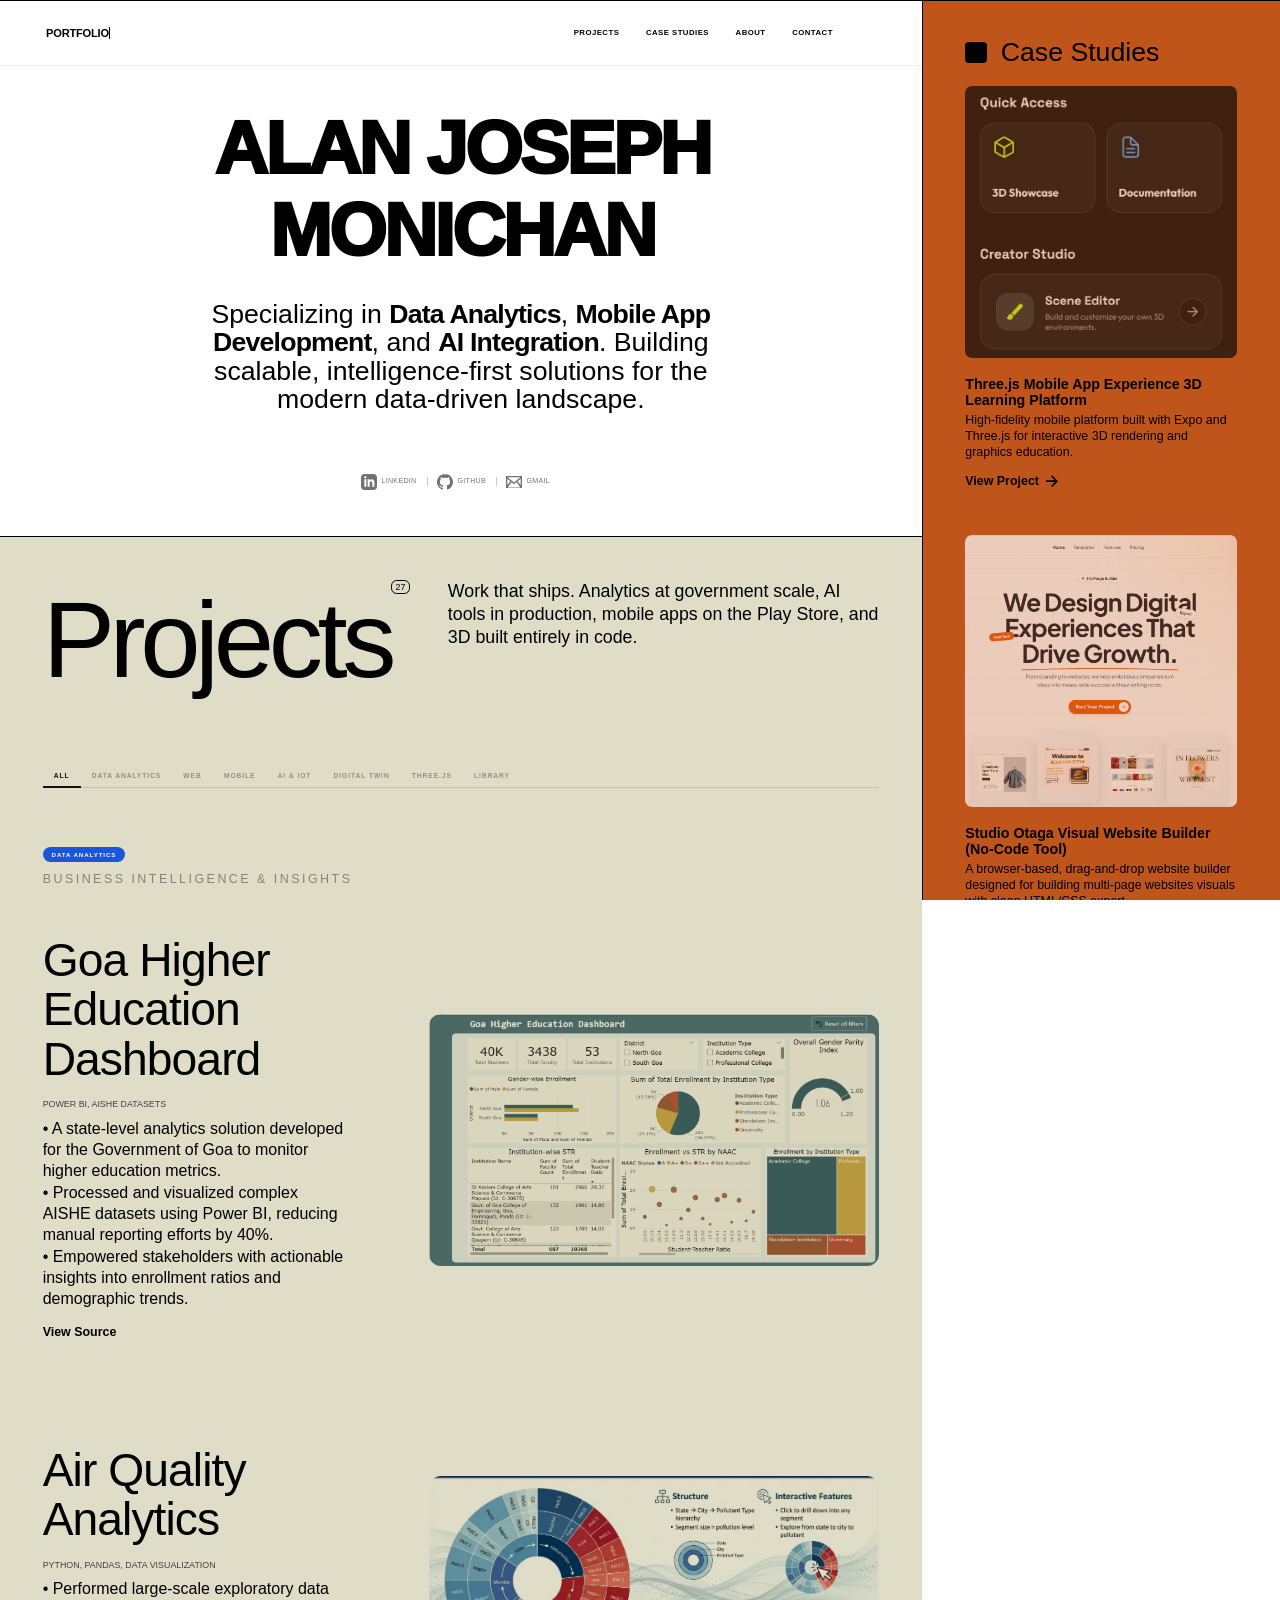
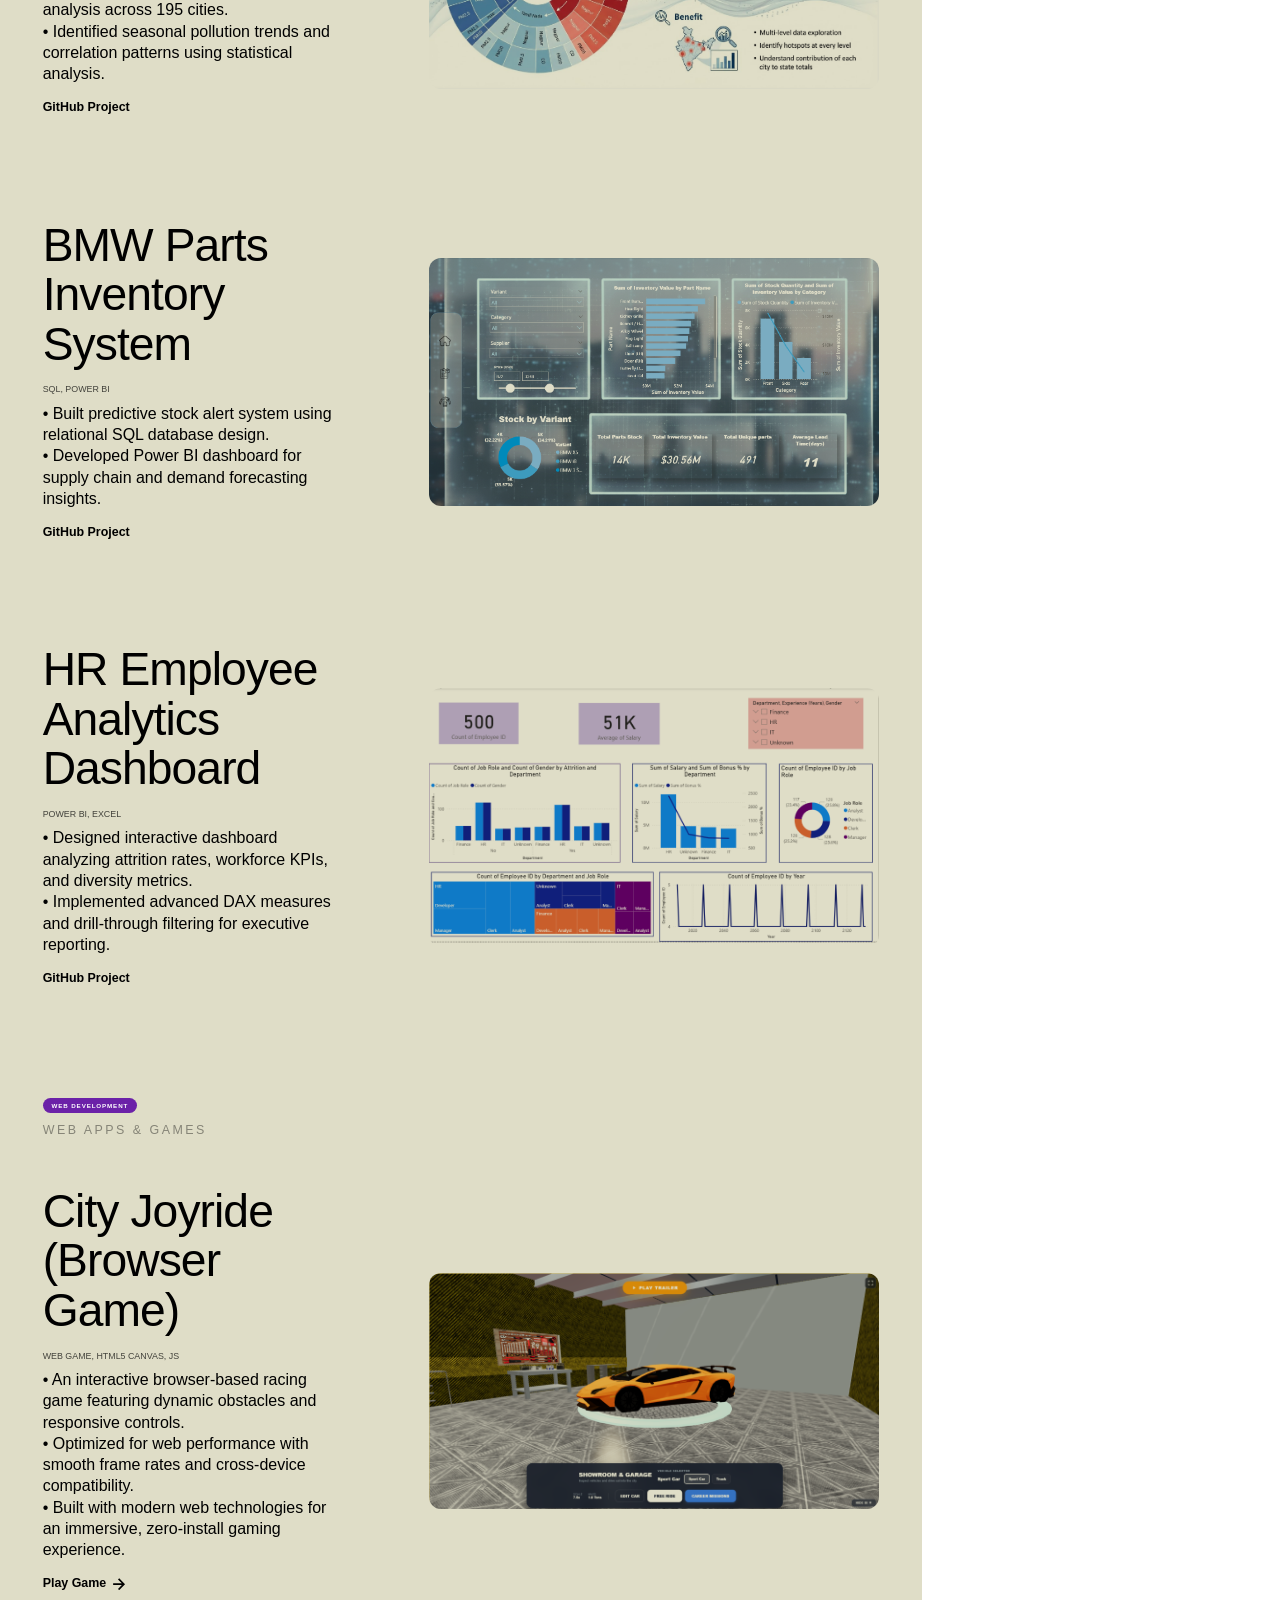
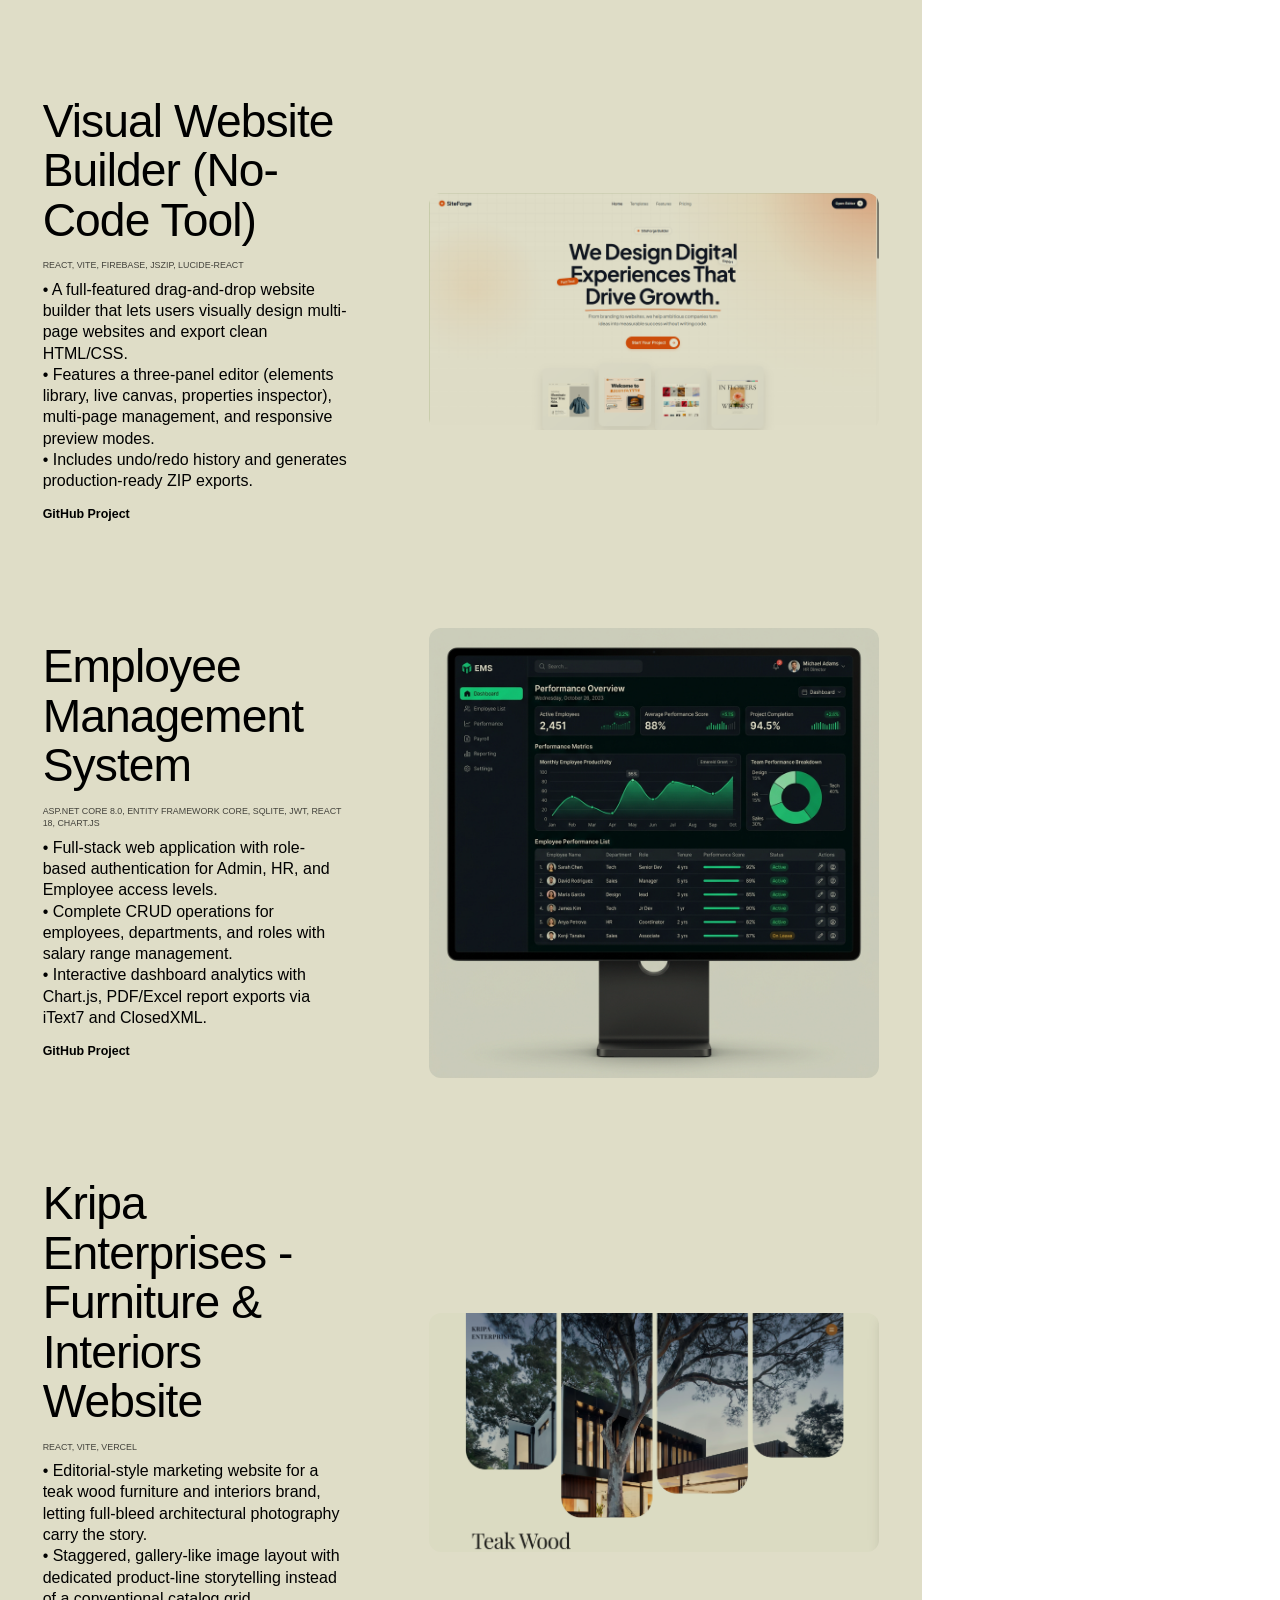
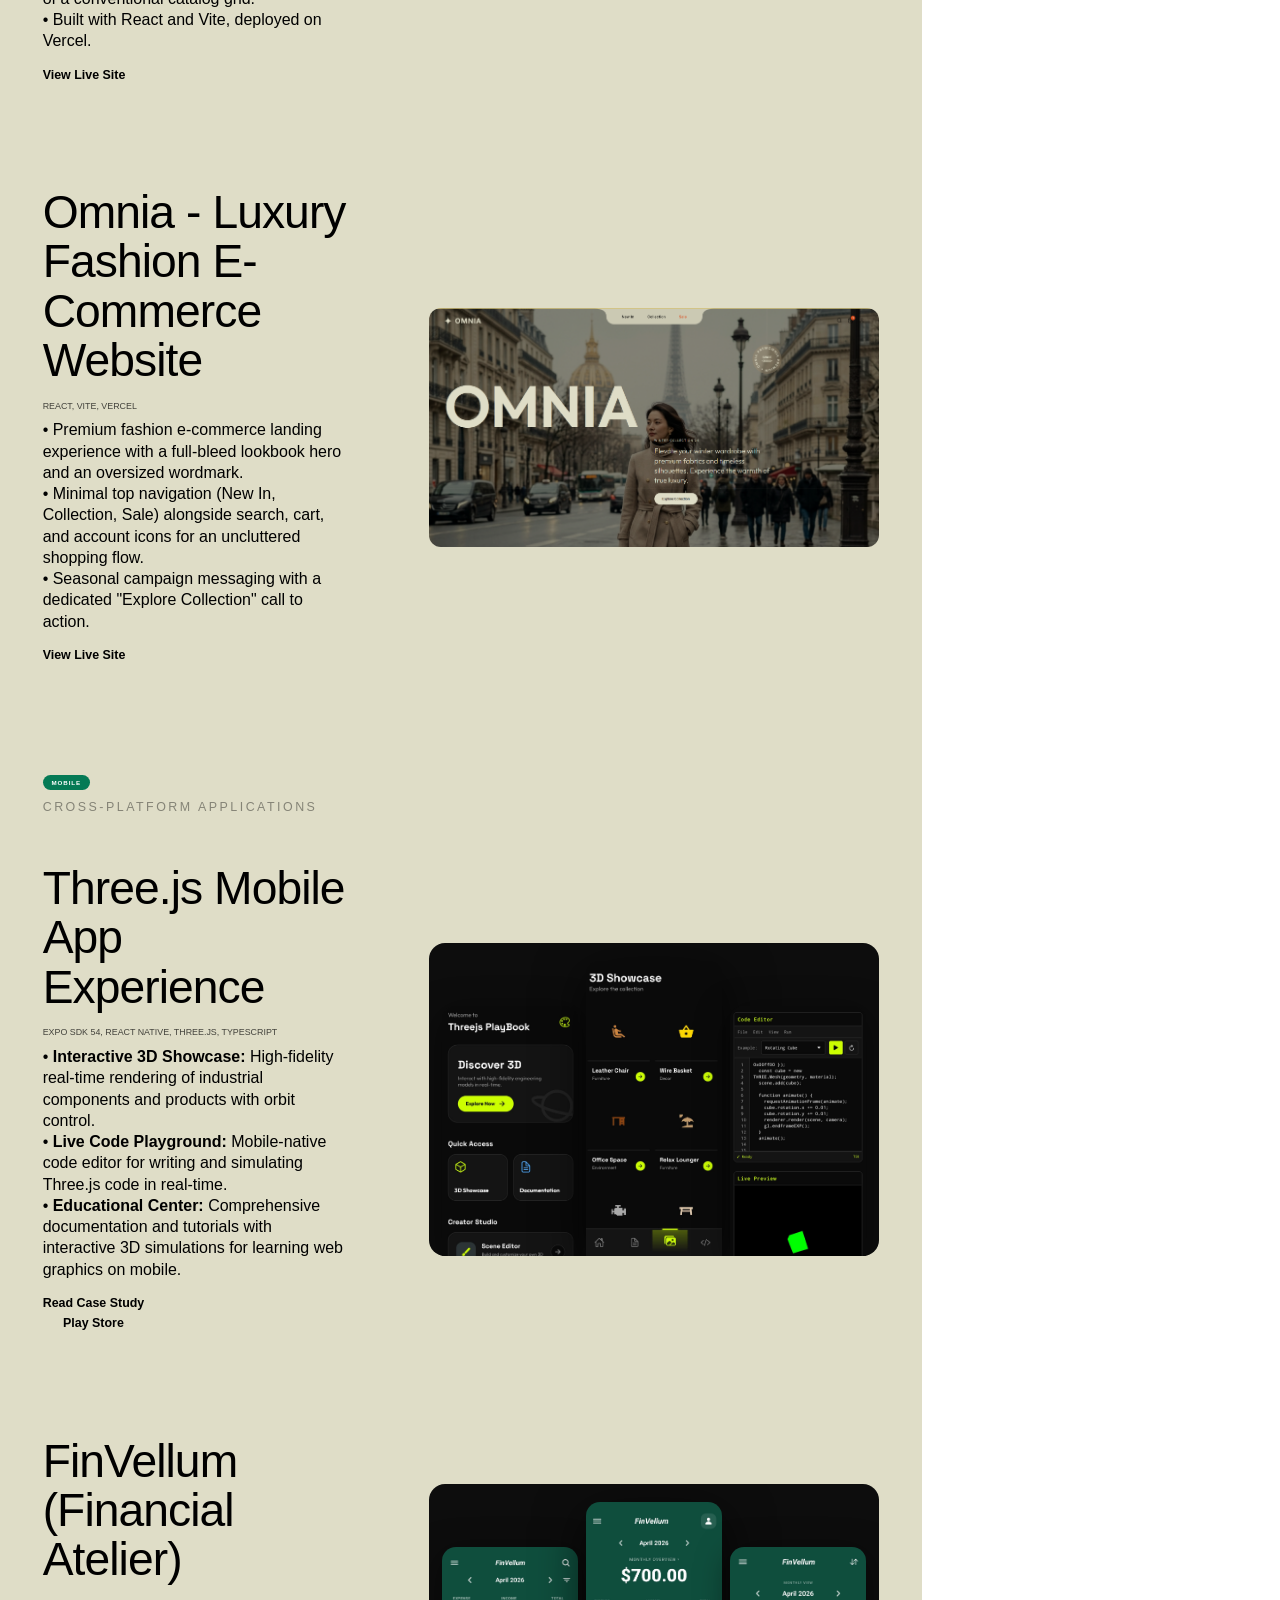
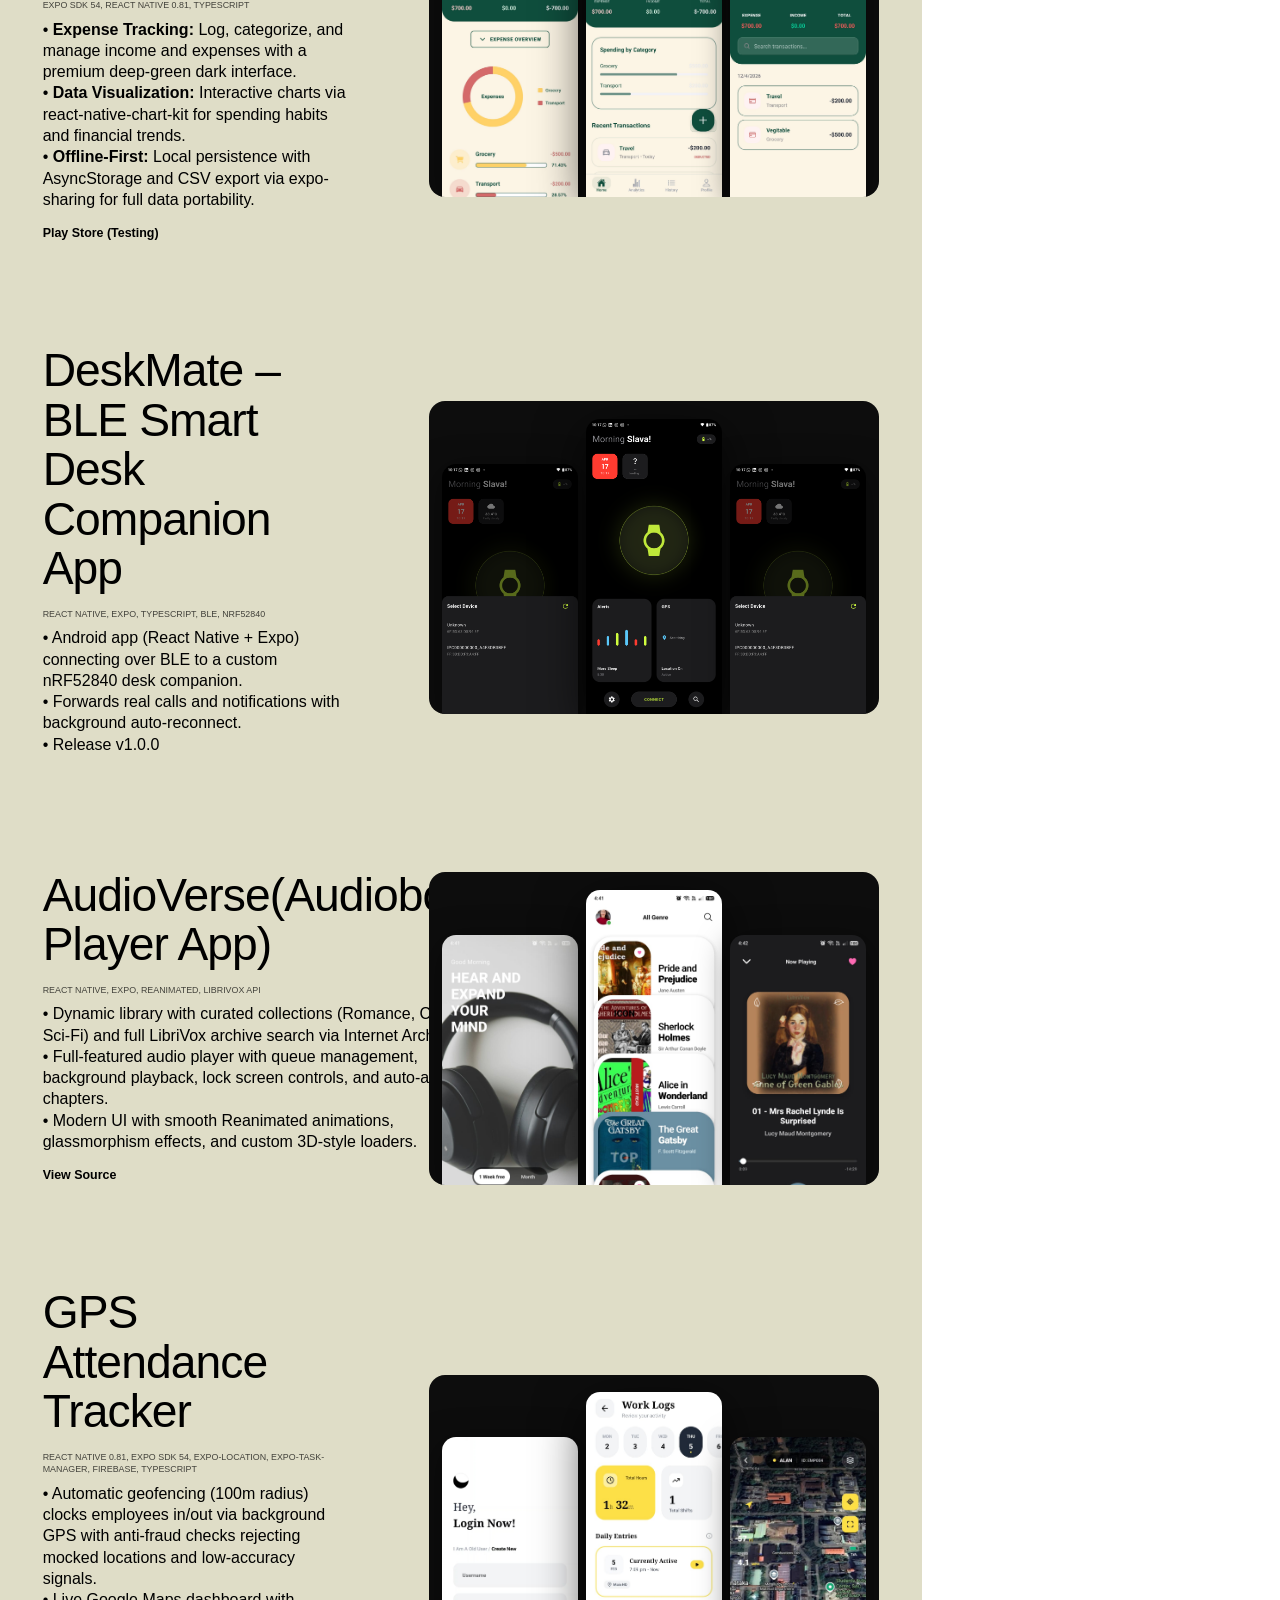
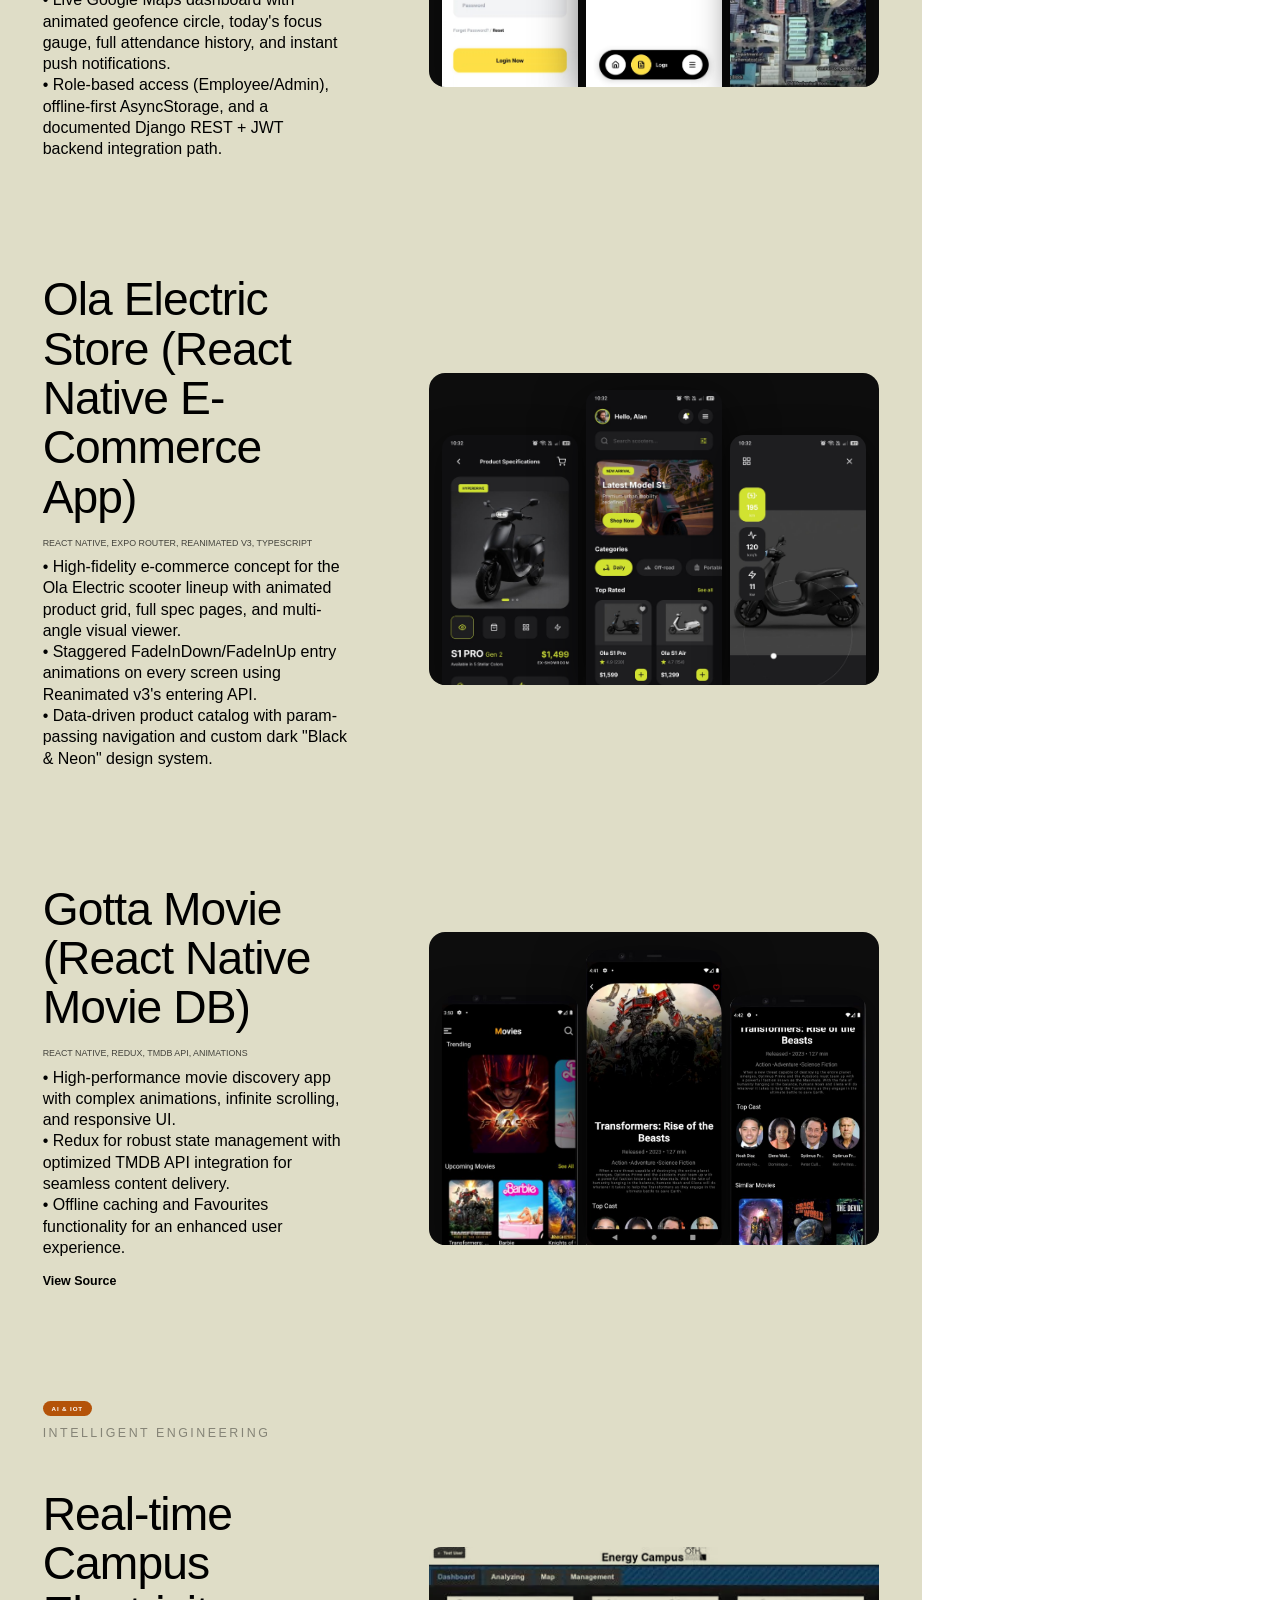
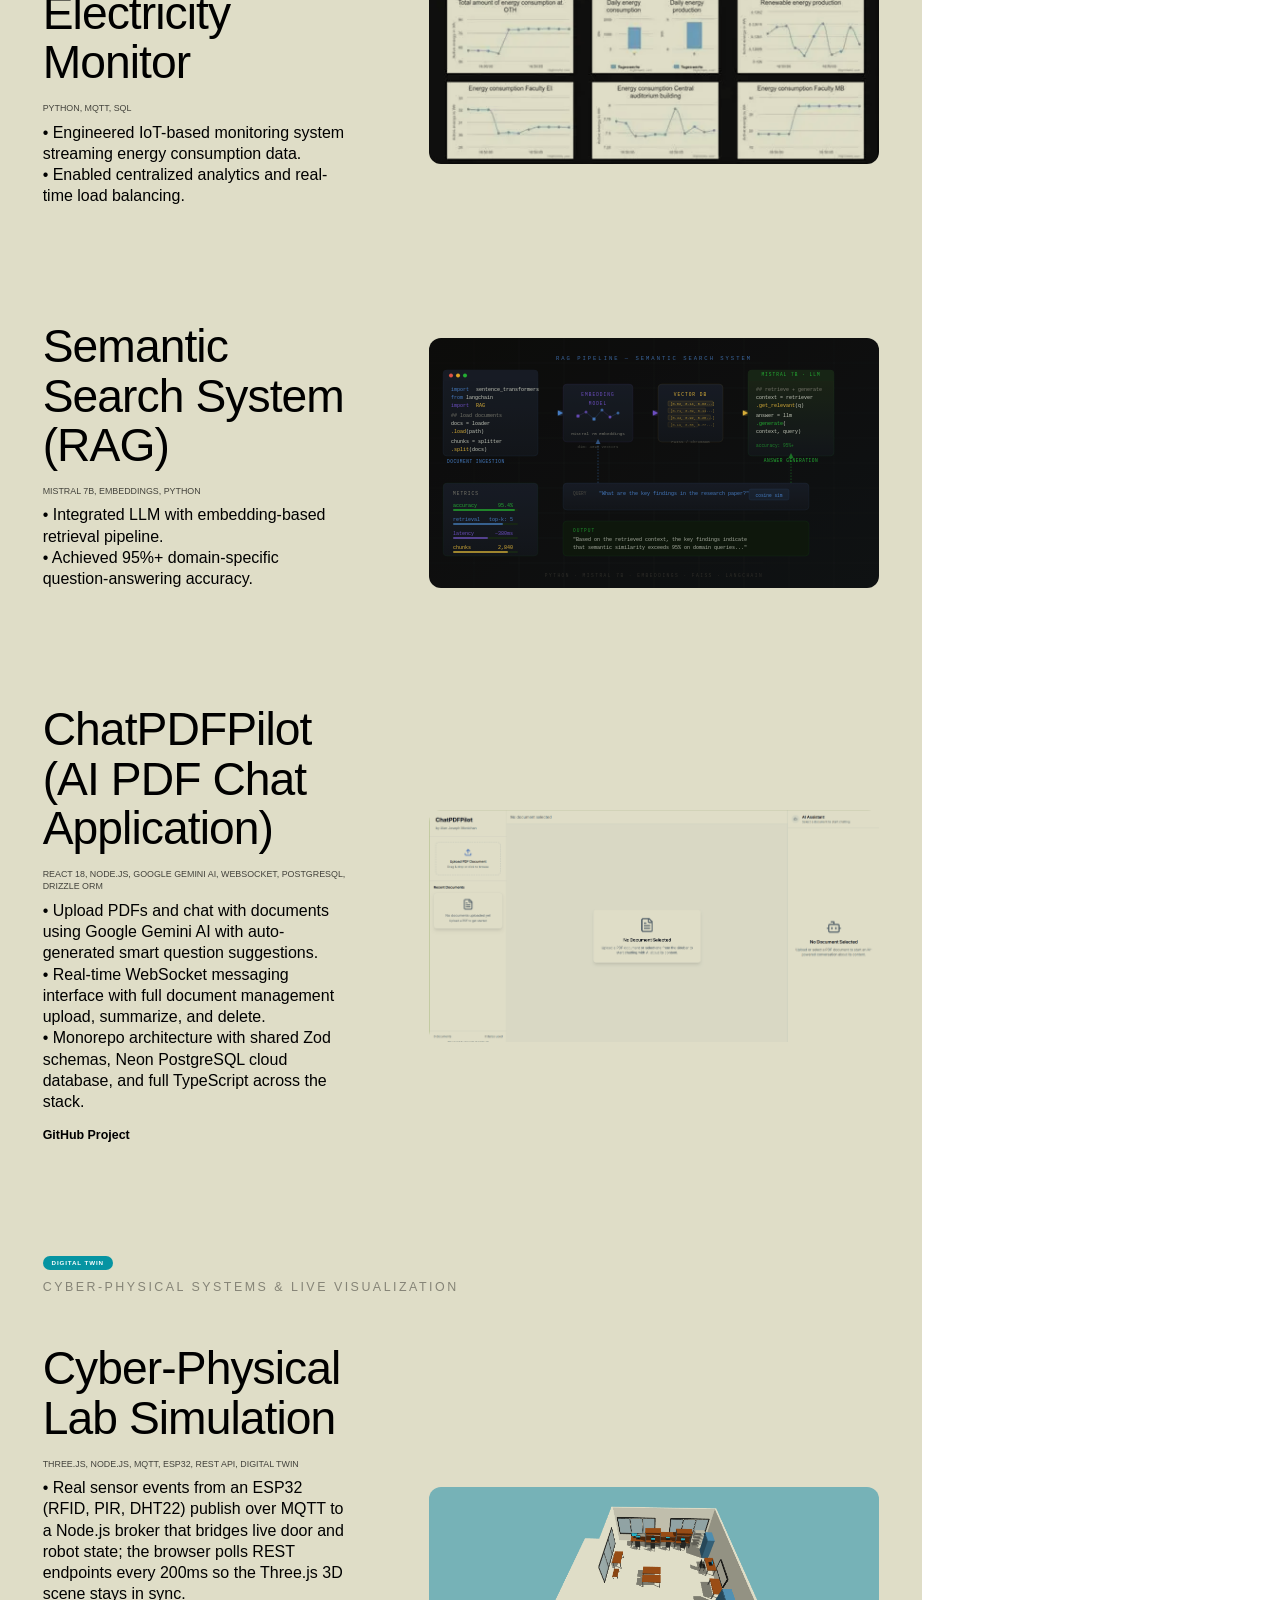
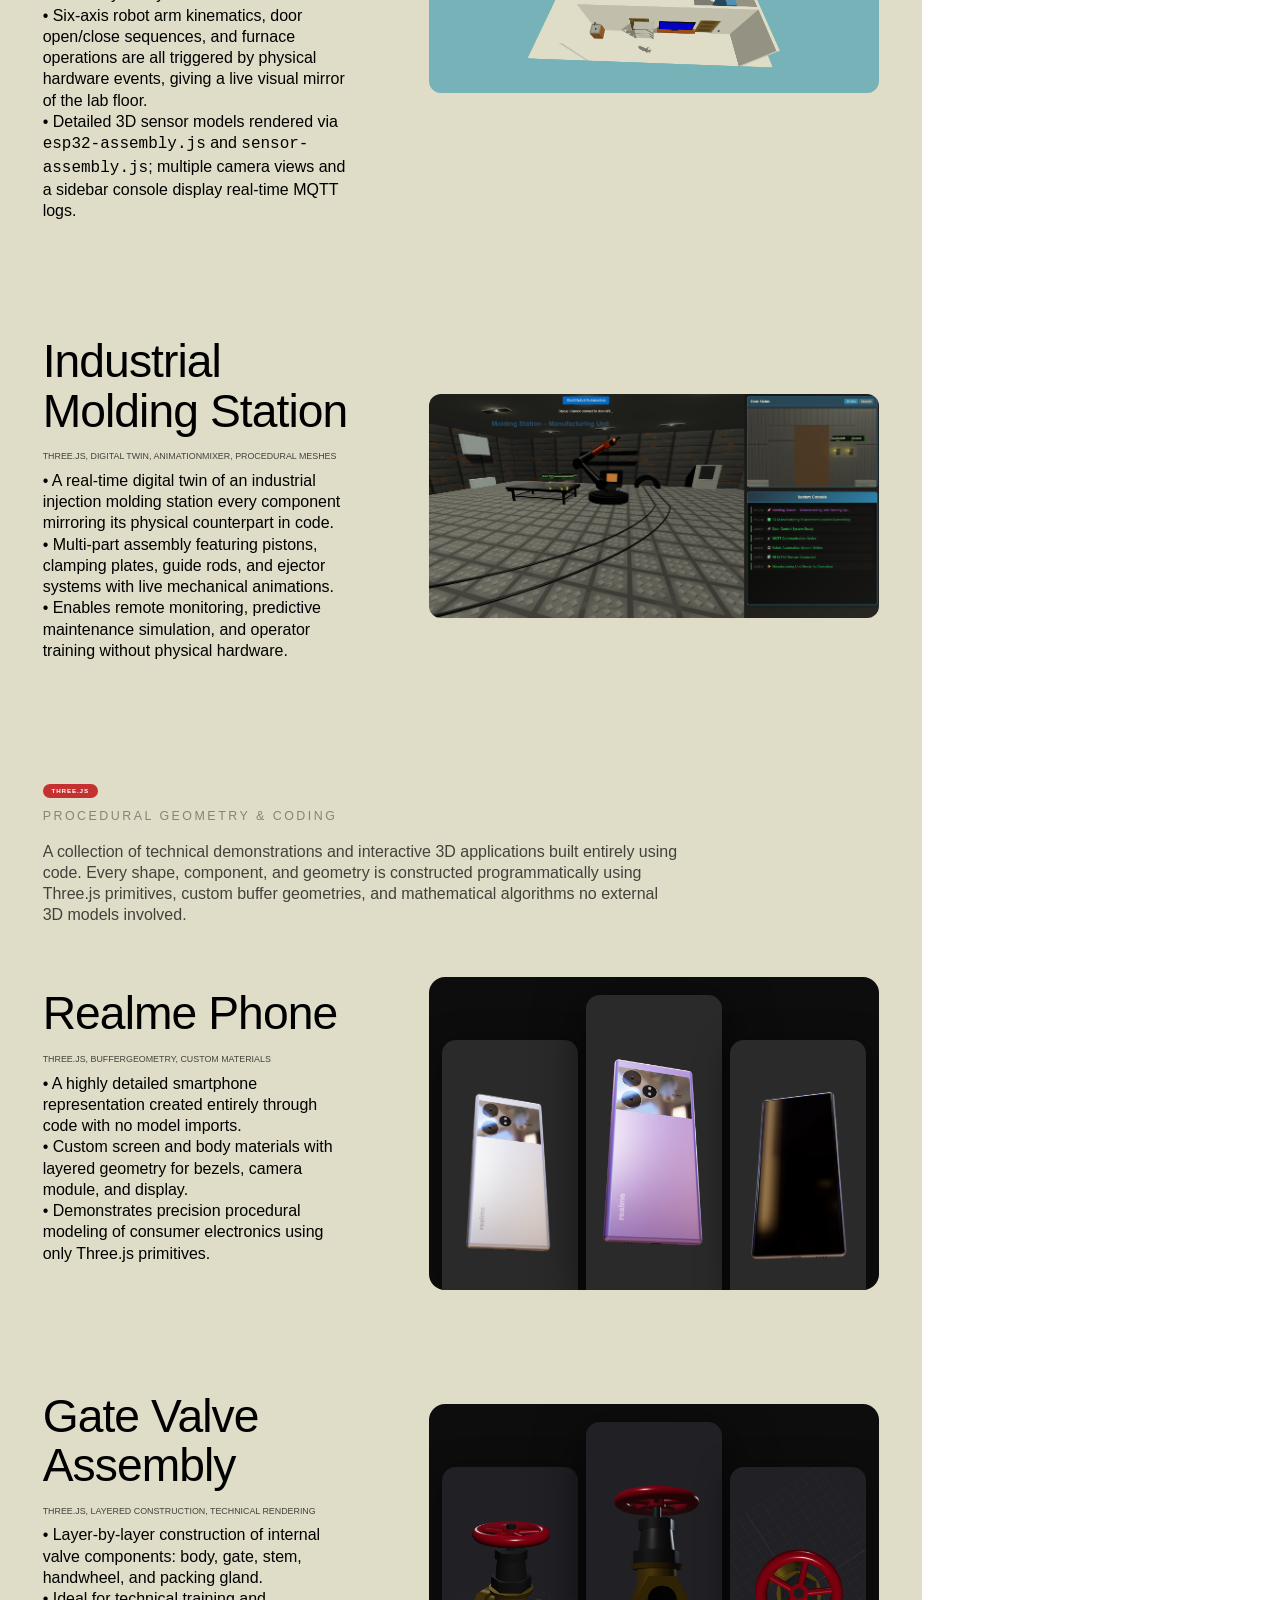
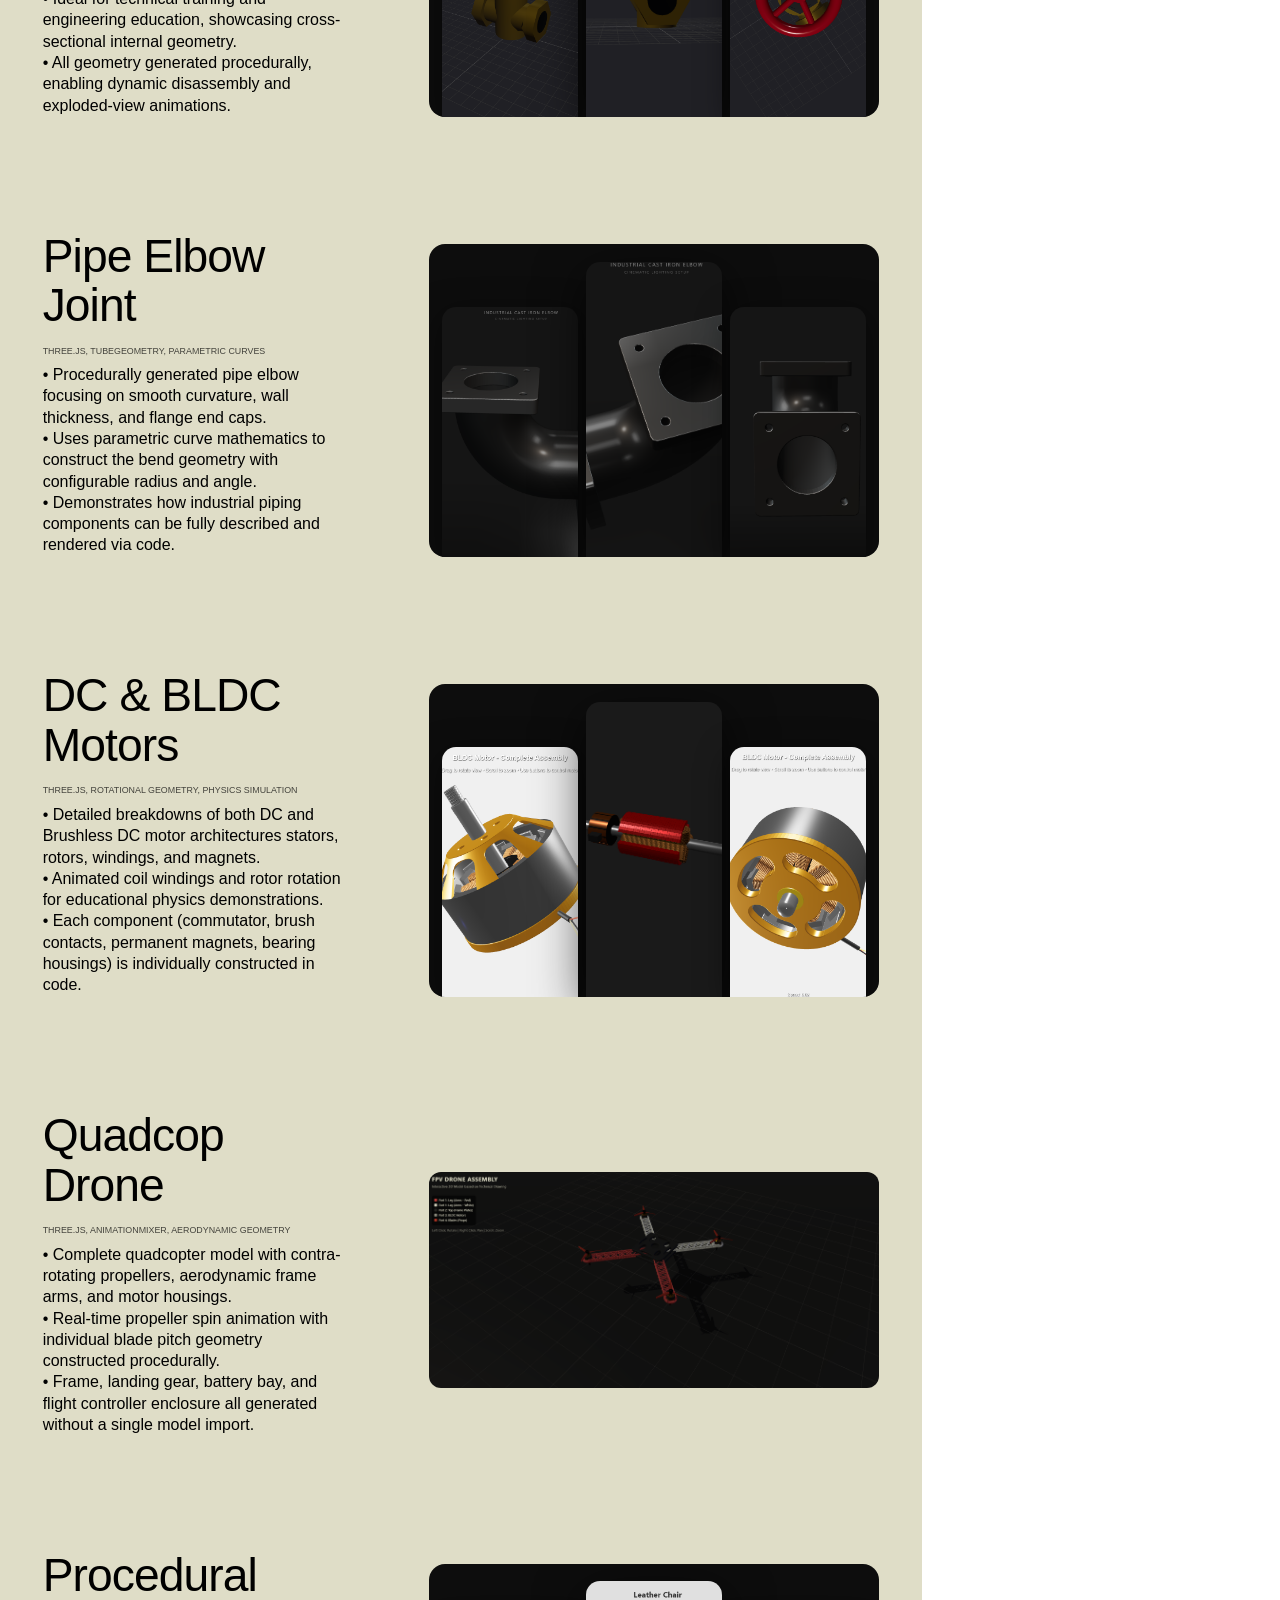
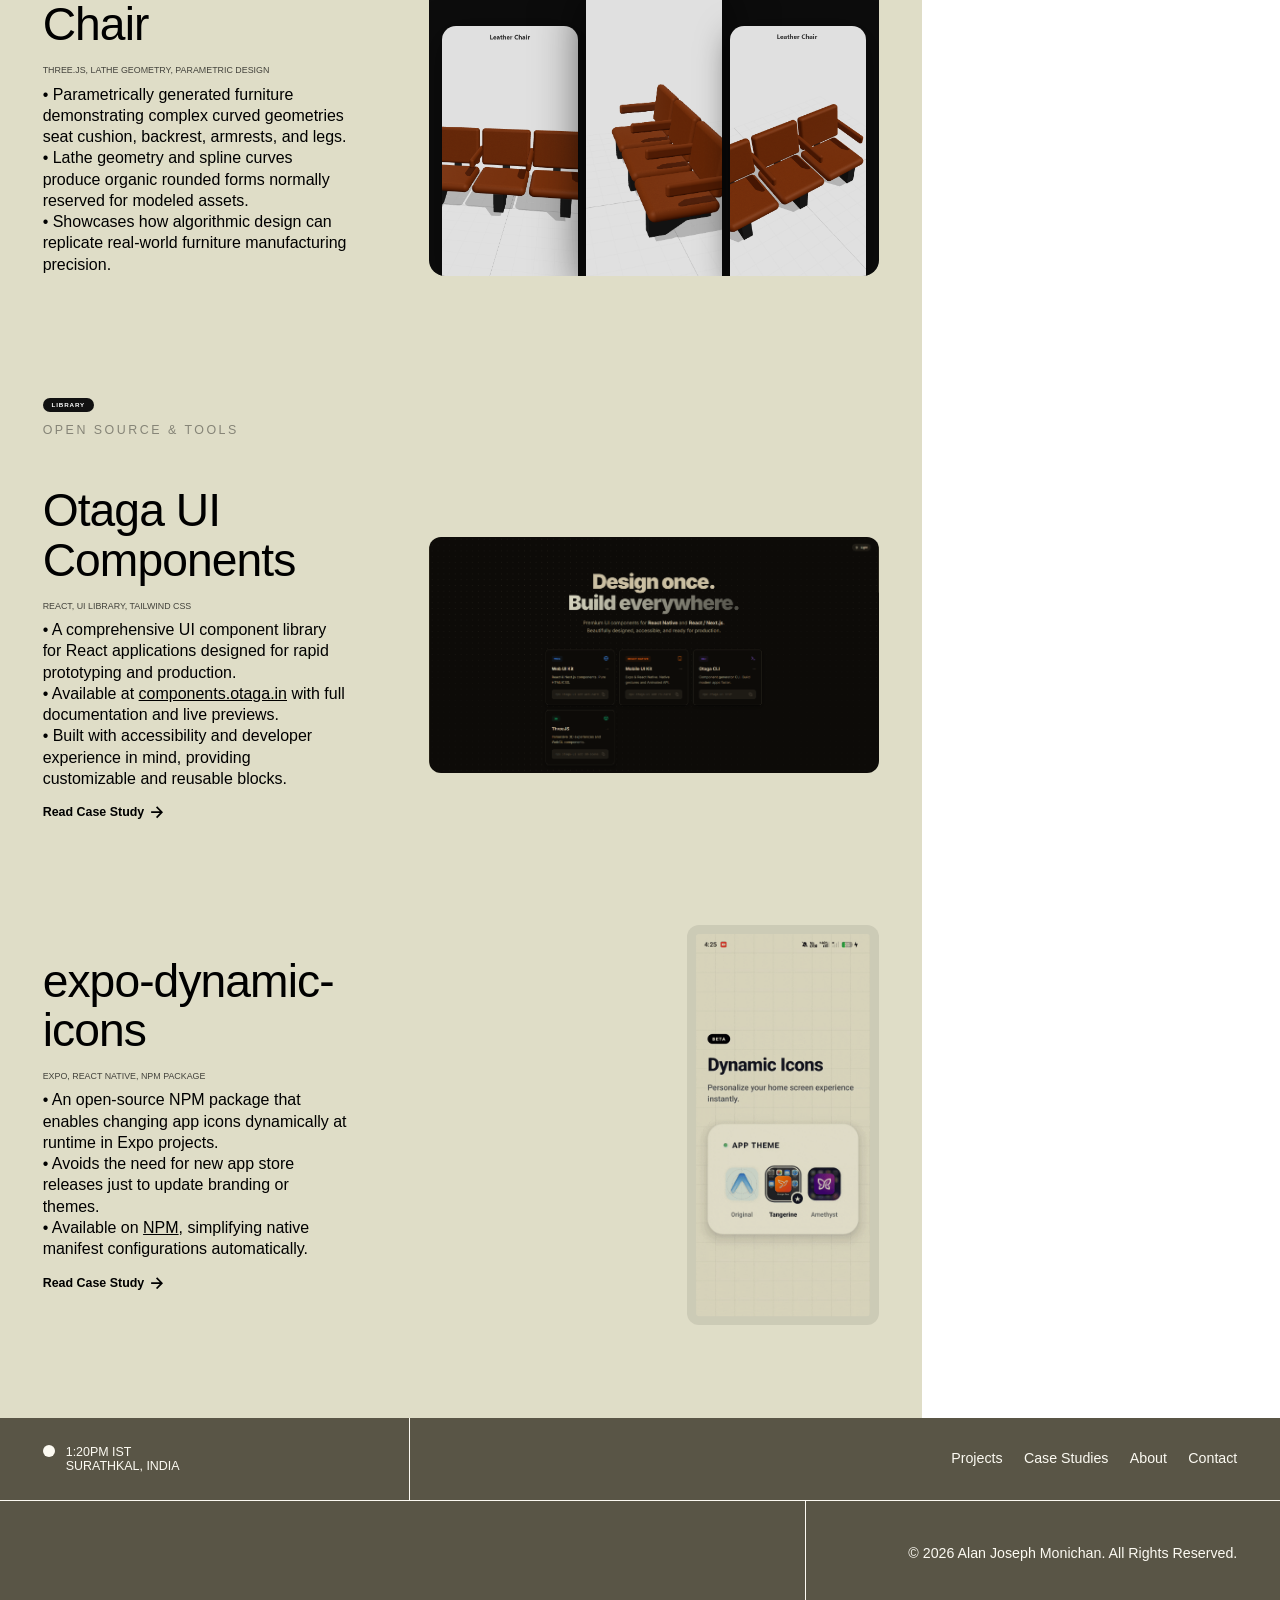
==== commit 37b2947f: "Replace smartwatch with DeskMate, remove Angel Eyes and Flutter, fix experience dates" ====
--- a/index.html
+++ b/index.html
@@ -422,18 +422,18 @@
                                     <div class="hp_project-item-bio">
                                         <div class="hp_projects-desc">
                                             <div class="margin-bottom margin-16">
-                                                <h5 class="heading-style-h4">Custom Smartwatch Ecosystem</h5>
-                                            </div>
-                                            <div class="margin-bottom margin-16">
-                                                <p class="text-size-mono-tiny text-style-allcaps" style="opacity: 0.7;">Flutter, Embedded C, nRF52840</p>
-                                                <p class="text-size-medium margin-top margin-8">• Designed BLE-enabled smartwatch with Flutter companion app.<br/>• Programmed microcontroller for real-time notification display.</p>
-                                            </div>
-                                        </div>
-                                    </div>
-                                    <div class="phone-showcase is-rounded">
-                                        <img src="images/mobileapp/watch/watch1.png" loading="lazy" alt="Smartwatch App" />
-                                        <img src="images/mobileapp/watch/watch.png" loading="lazy" alt="Smartwatch Detail" class="phn-center" />
-                                        <img src="images/mobileapp/watch/watch1.png" loading="lazy" alt="Smartwatch BLE" />
+                                                <h5 class="heading-style-h4">DeskMate – BLE Smart Desk Companion App</h5>
+                                            </div>
+                                            <div class="margin-bottom margin-16">
+                                                <p class="text-size-mono-tiny text-style-allcaps" style="opacity: 0.7;">React Native, Expo, TypeScript, BLE, nRF52840</p>
+                                                <p class="text-size-medium margin-top margin-8">• Android app (React Native + Expo) connecting over BLE to a custom nRF52840 desk companion.<br/>• Forwards real calls and notifications with background auto-reconnect.<br/>• <a href="https://github.com/alanjoseph77/STAssistant/releases/tag/v1.0.0" target="_blank" rel="noopener">Release v1.0.0</a></p>
+                                            </div>
+                                        </div>
+                                    </div>
+                                    <div class="phone-showcase is-rounded">
+                                        <img src="images/mobileapp/watch/watch1.png" loading="lazy" alt="DeskMate app" />
+                                        <img src="images/mobileapp/watch/watch.png" loading="lazy" alt="DeskMate detail" class="phn-center" />
+                                        <img src="images/mobileapp/watch/watch1.png" loading="lazy" alt="DeskMate BLE" />
                                     </div>
                                 </div>
                                 <div class="divider-dotted"></div>
@@ -540,24 +540,6 @@
                             <div class="margin-top" style="margin-top: 6rem;">
                                 <div class="category-tag">AI &amp; IoT</div>
                                 <h4 class="text-size-mono-regular text-style-allcaps" style="letter-spacing: 0.2em; opacity: 0.4; margin-top: 1rem;">Intelligent Engineering</h4>
-                            </div>
-
-                            <div class="hp_project-item-container">
-                                <div class="hp_projects-item">
-                                    <div class="hp_project-item-bio">
-                                        <div class="hp_projects-desc">
-                                            <div class="margin-bottom margin-16">
-                                                <h5 class="heading-style-h4">Angel Eyes – AI Vision Assistant</h5>
-                                            </div>
-                                            <div class="margin-bottom margin-16">
-                                                <p class="text-size-mono-tiny text-style-allcaps" style="opacity: 0.7;">Python, OpenCV, TensorFlow</p>
-                                                <p class="text-size-medium margin-top margin-8">• Developed accessibility tool with real-time object detection and voice feedback.<br/>• Optimized inference performance for low-latency navigation assistance.</p>
-                                            </div>
-                                        </div>
-                                    </div>
-                                    <div><img src="images/angeleyes/eyes.png" loading="lazy" alt="AI Vision" class="hp_project-image is-rounded" /></div>
-                                </div>
-                                <div class="divider-dotted"></div>
                             </div>
 
                             <div class="hp_project-item-container">
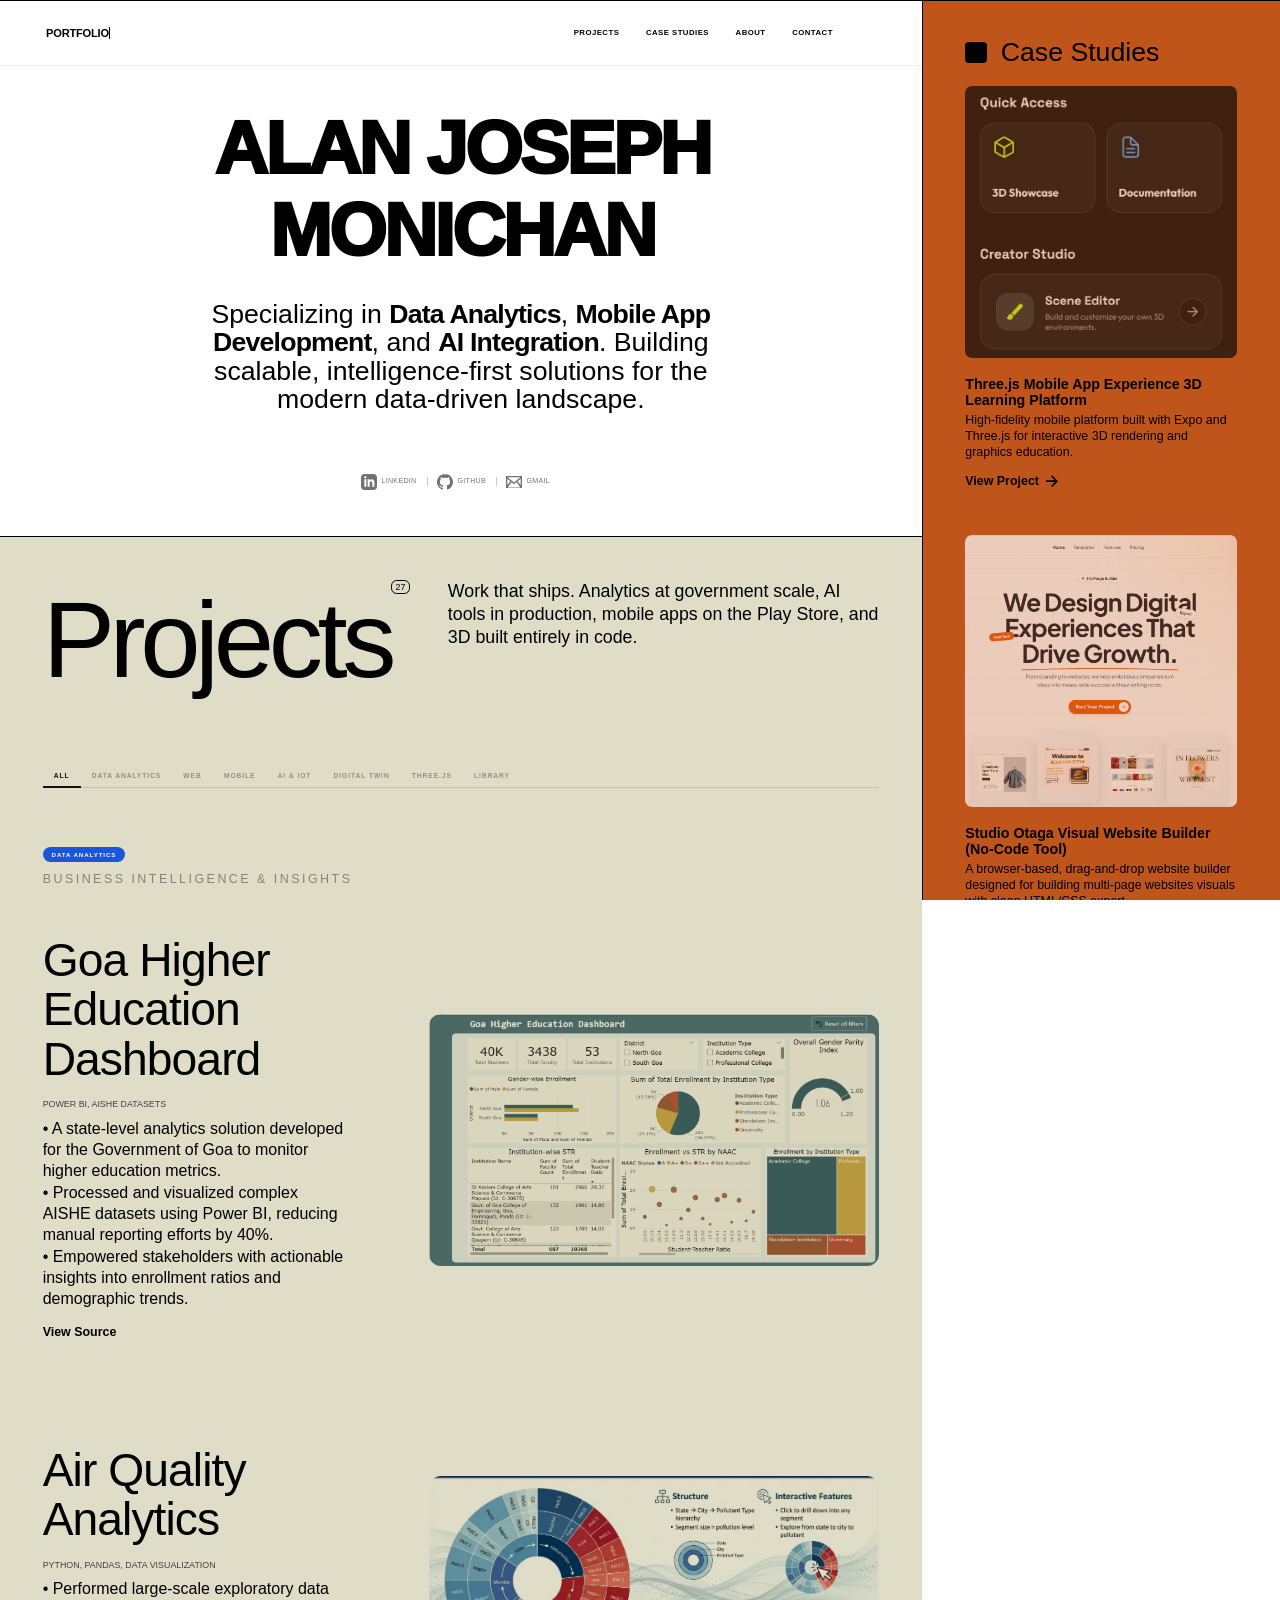
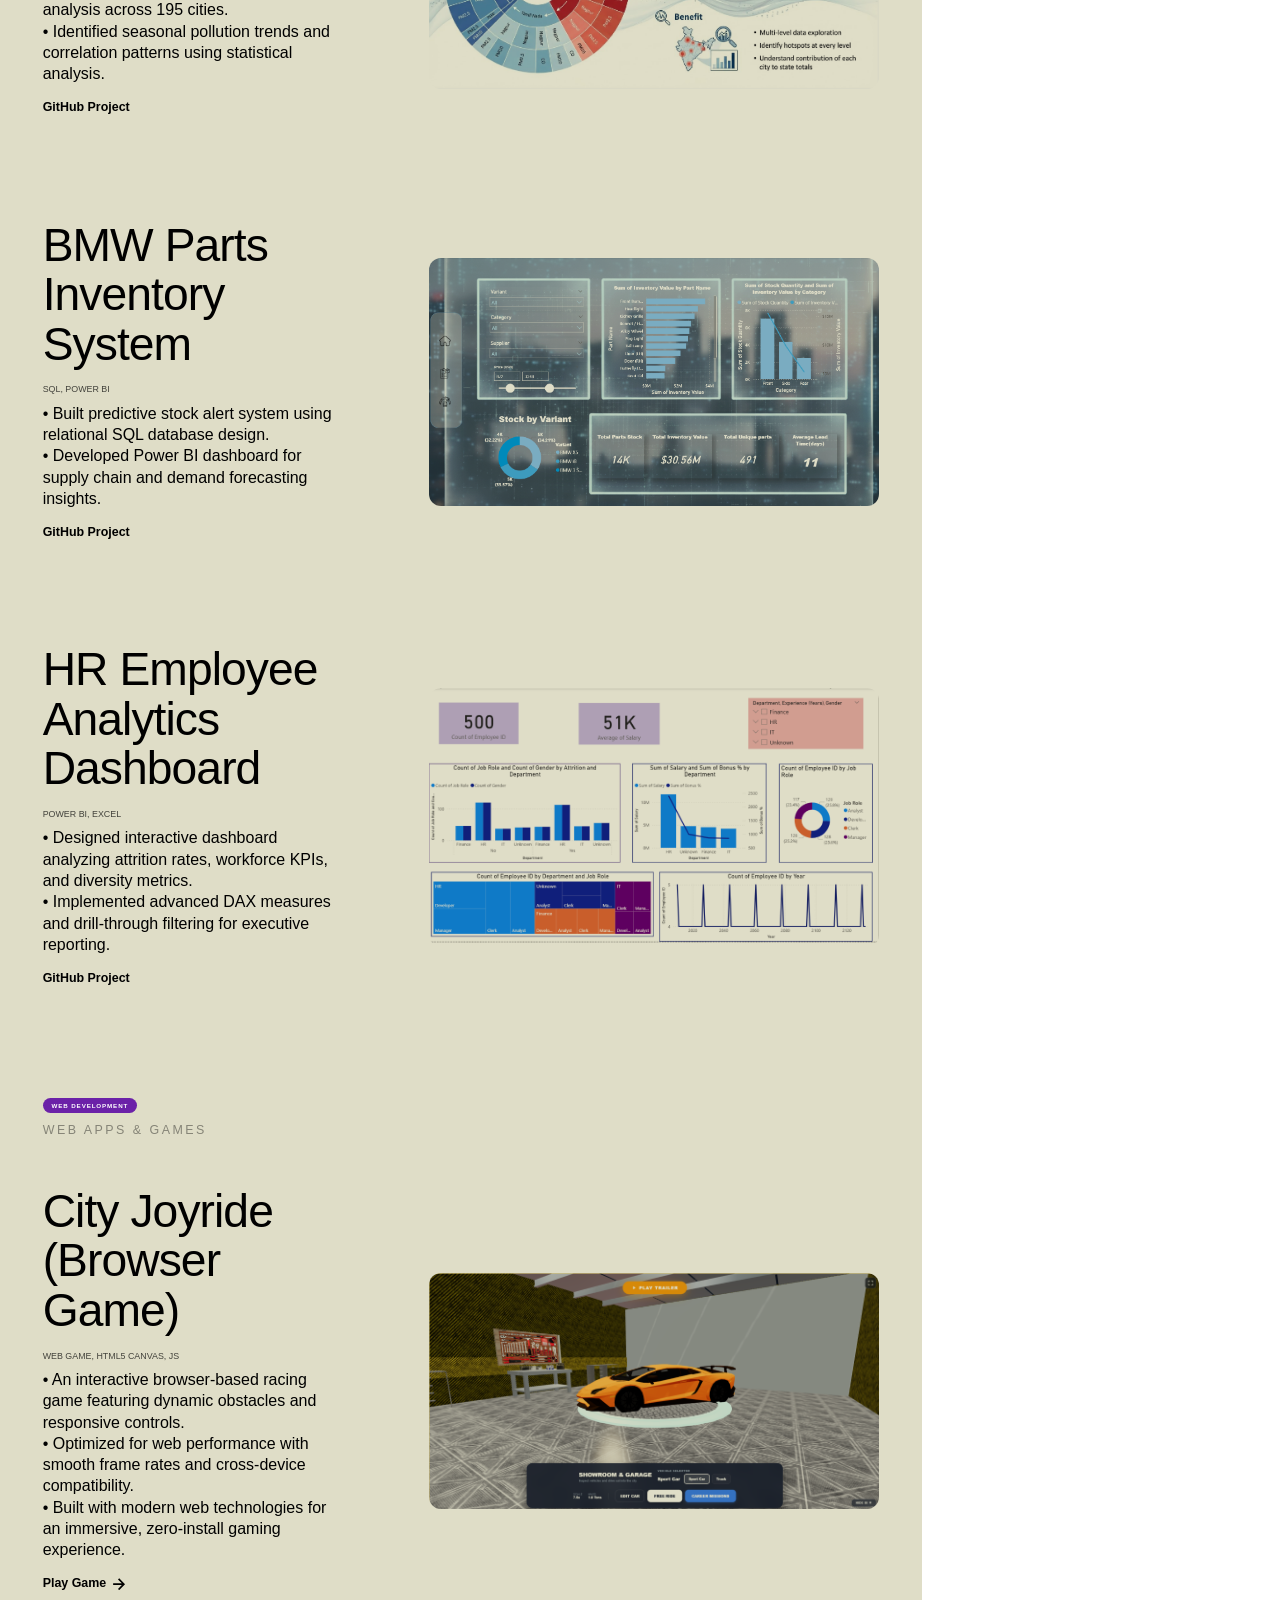
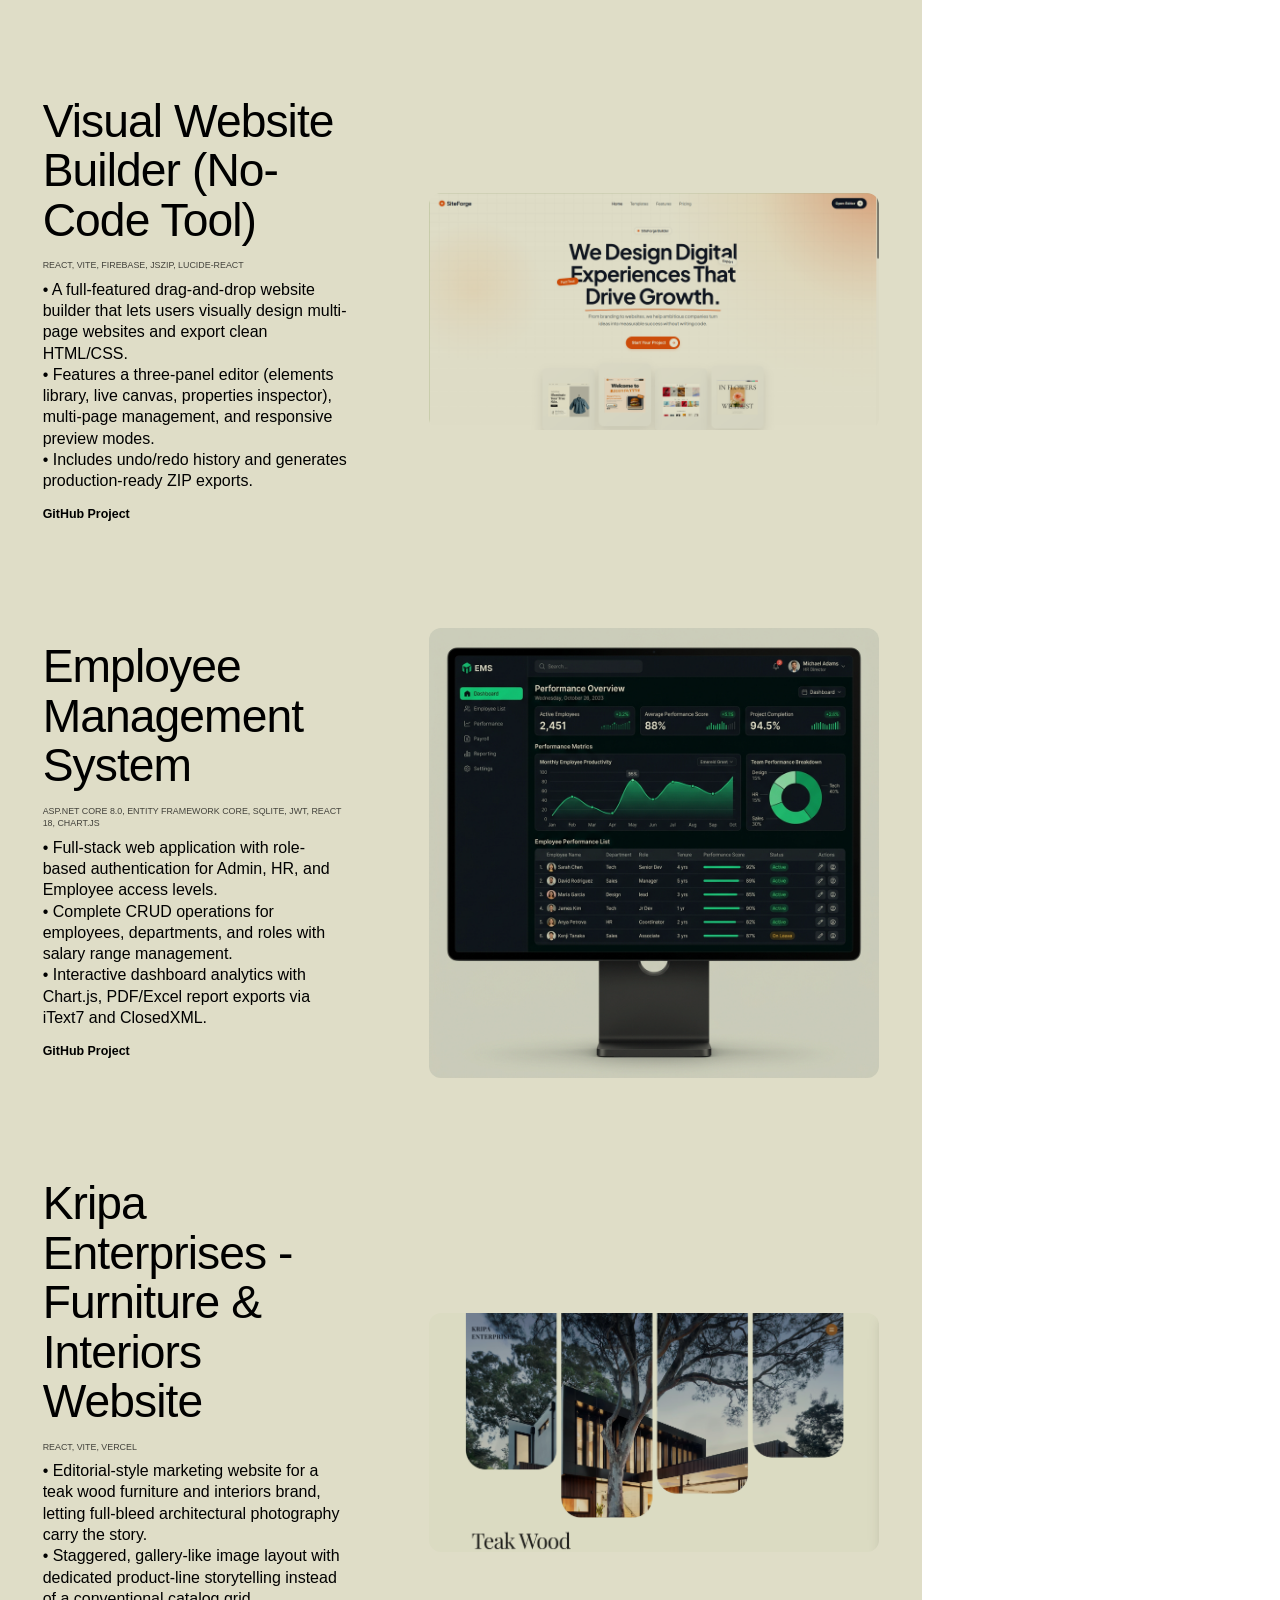
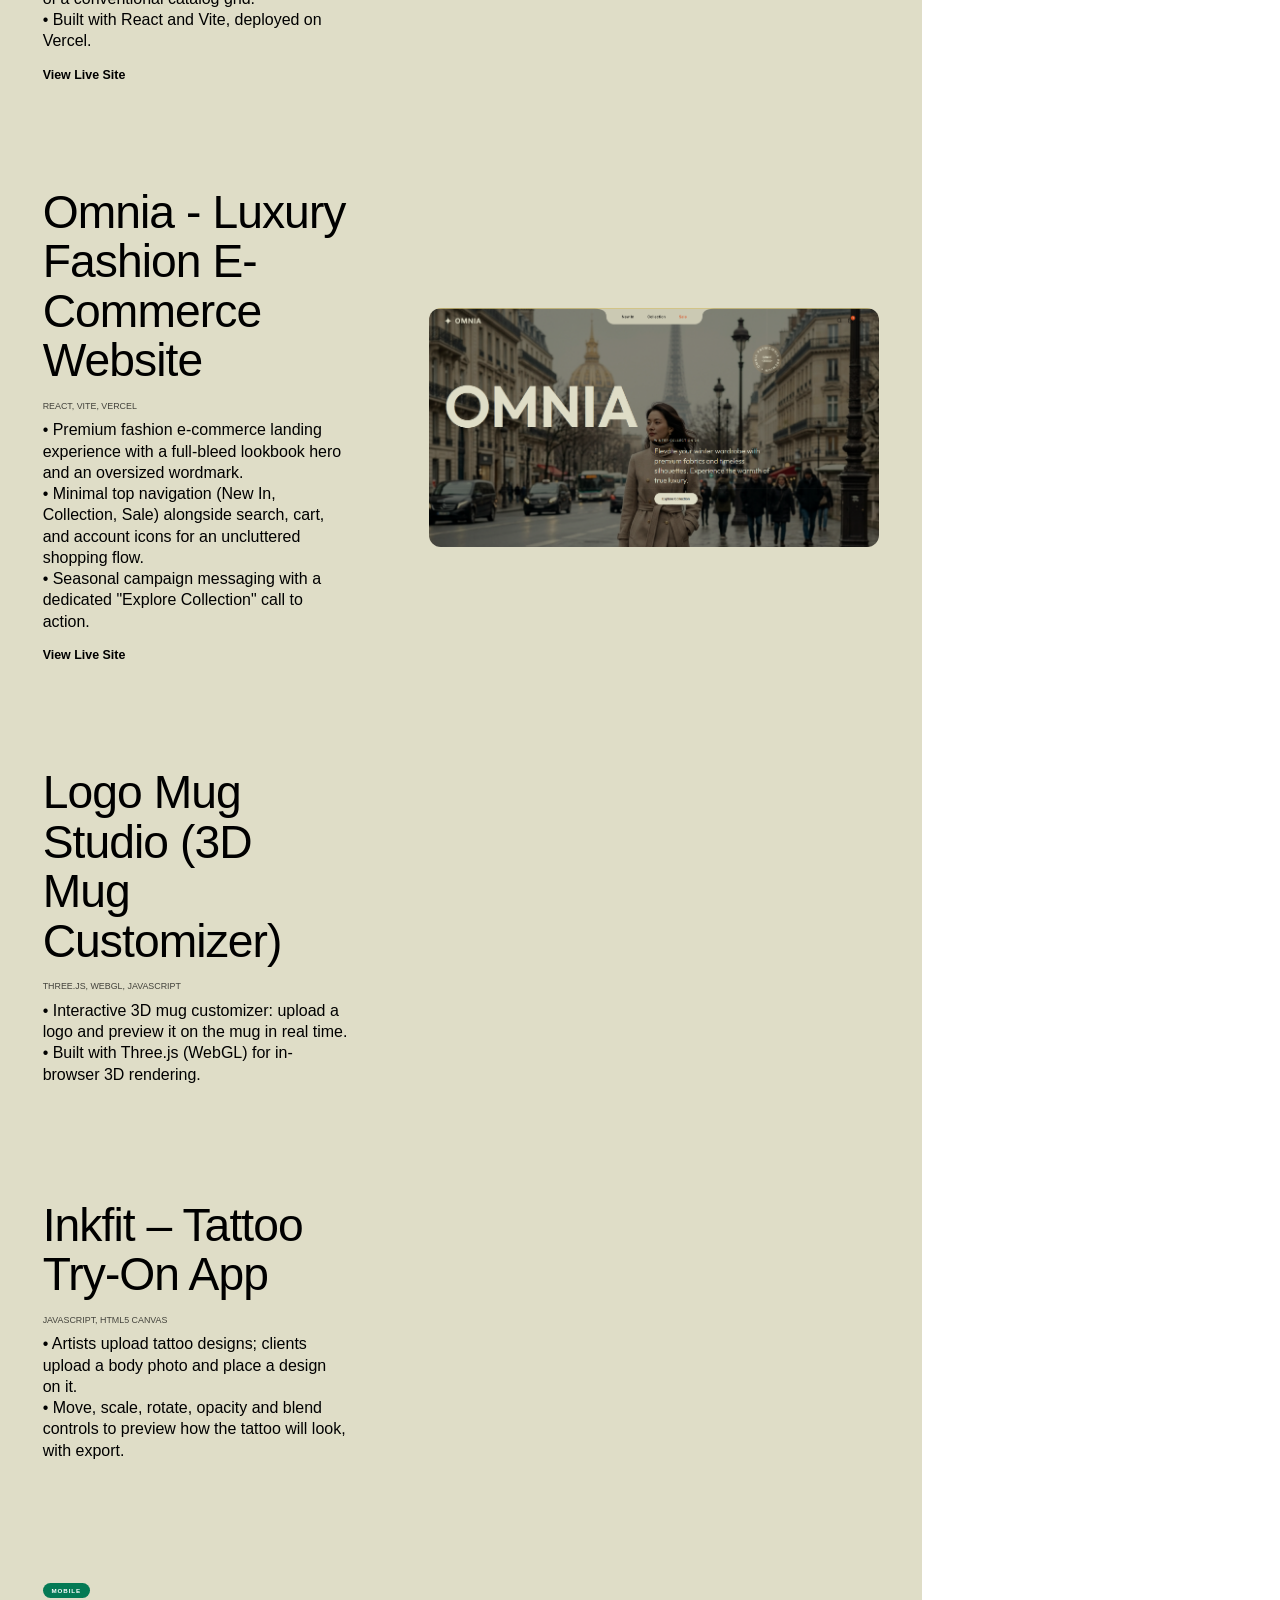
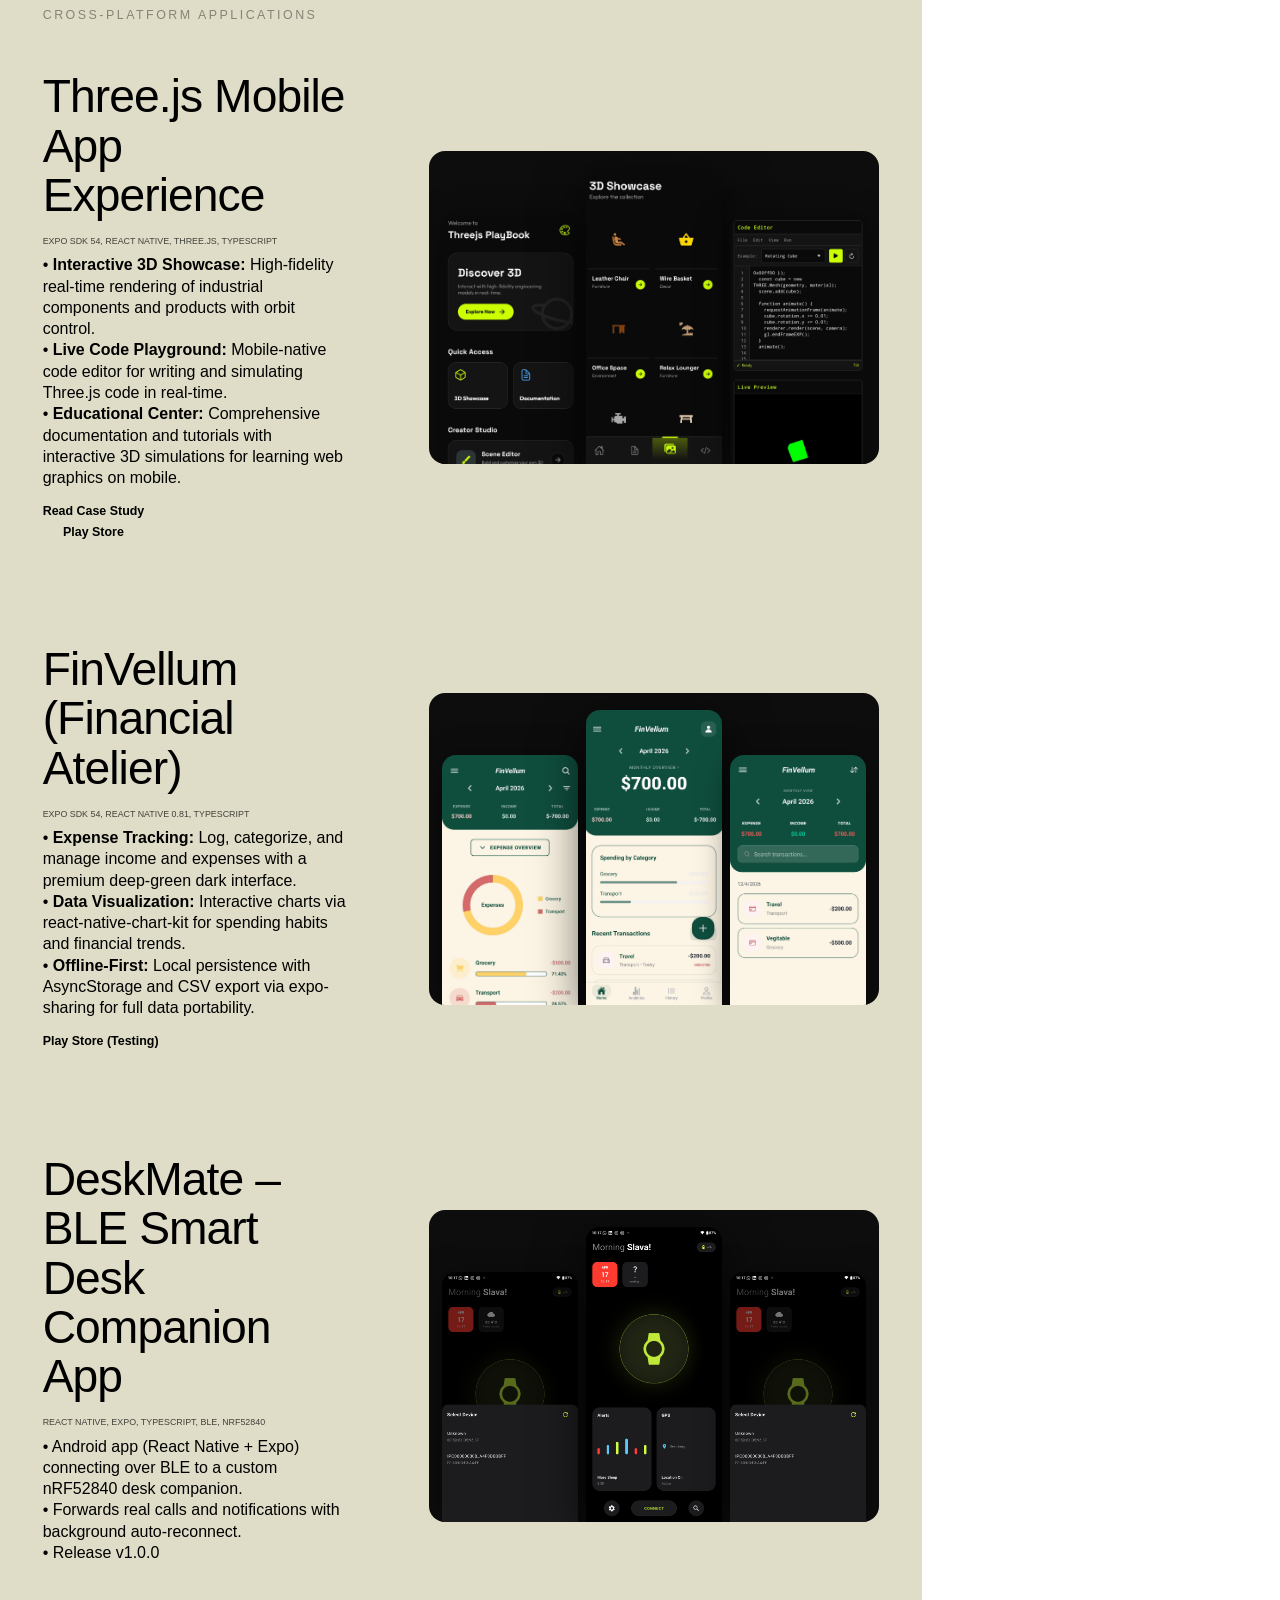
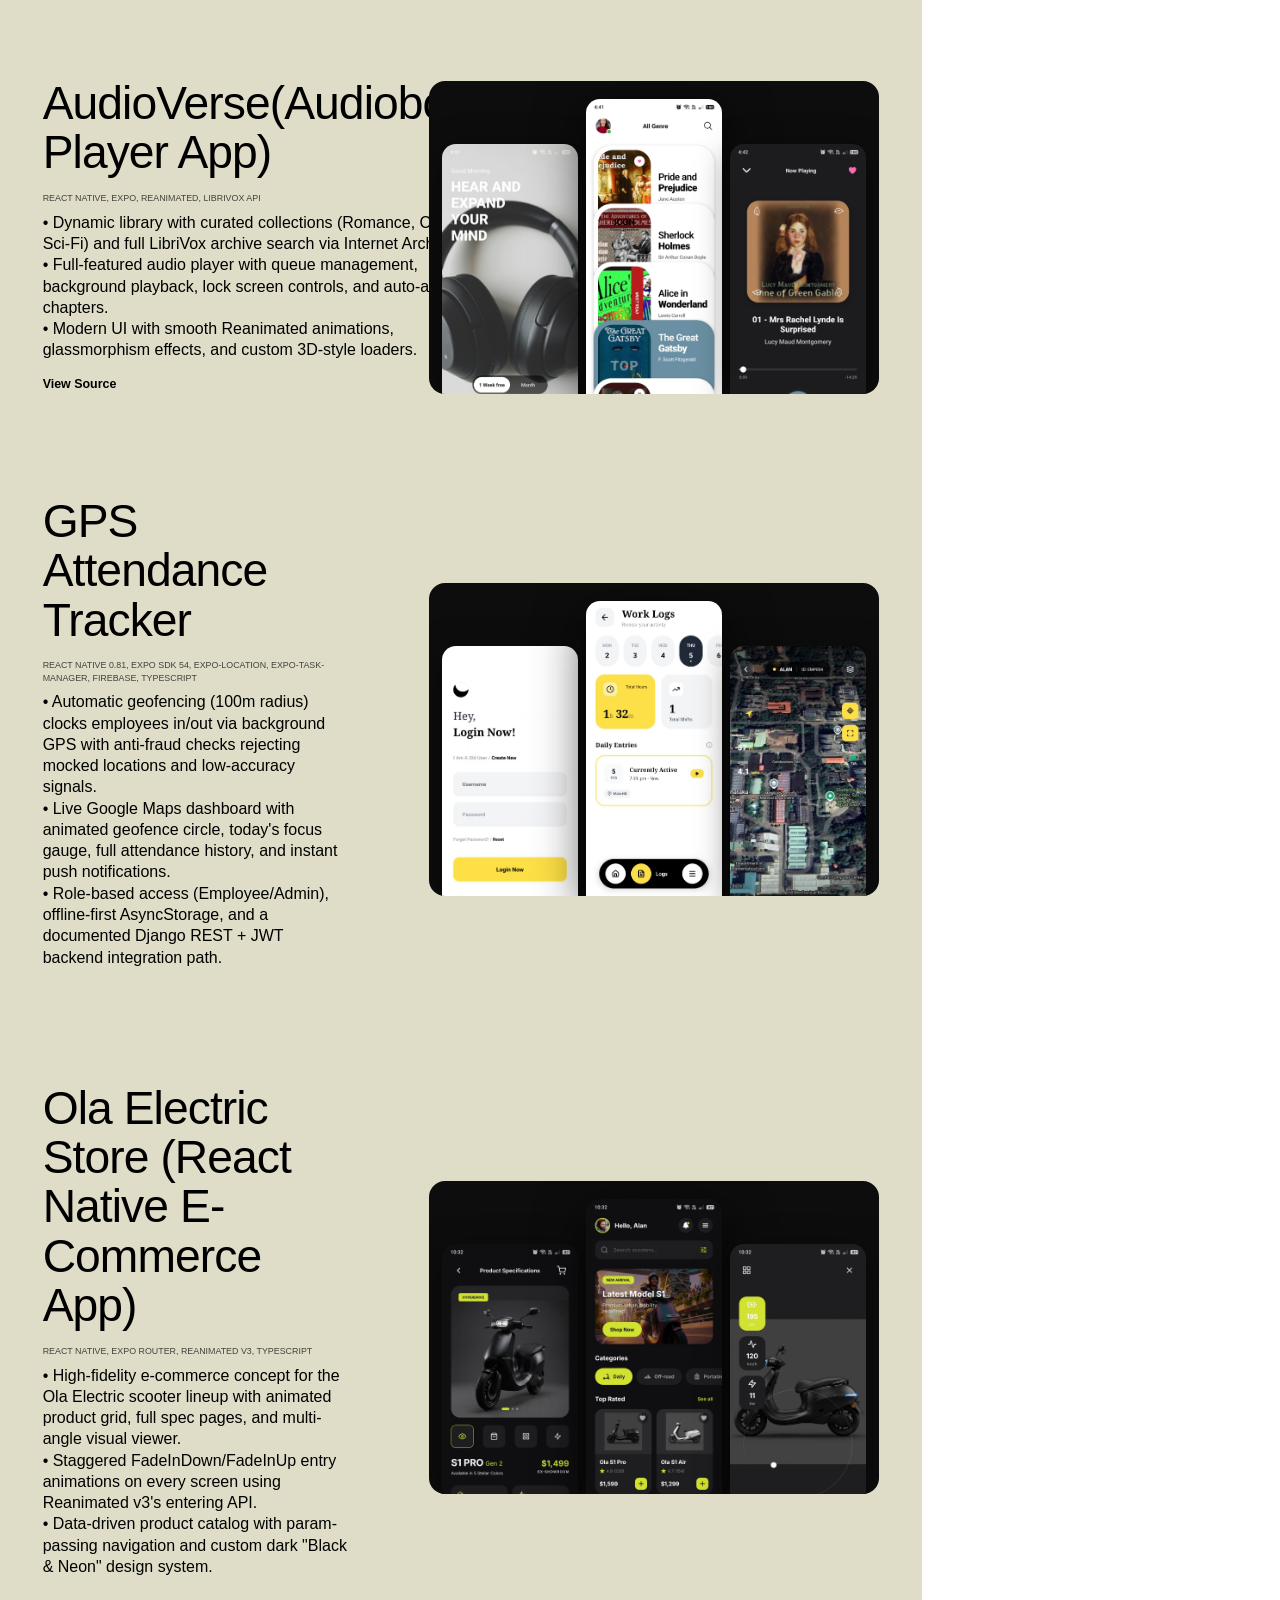
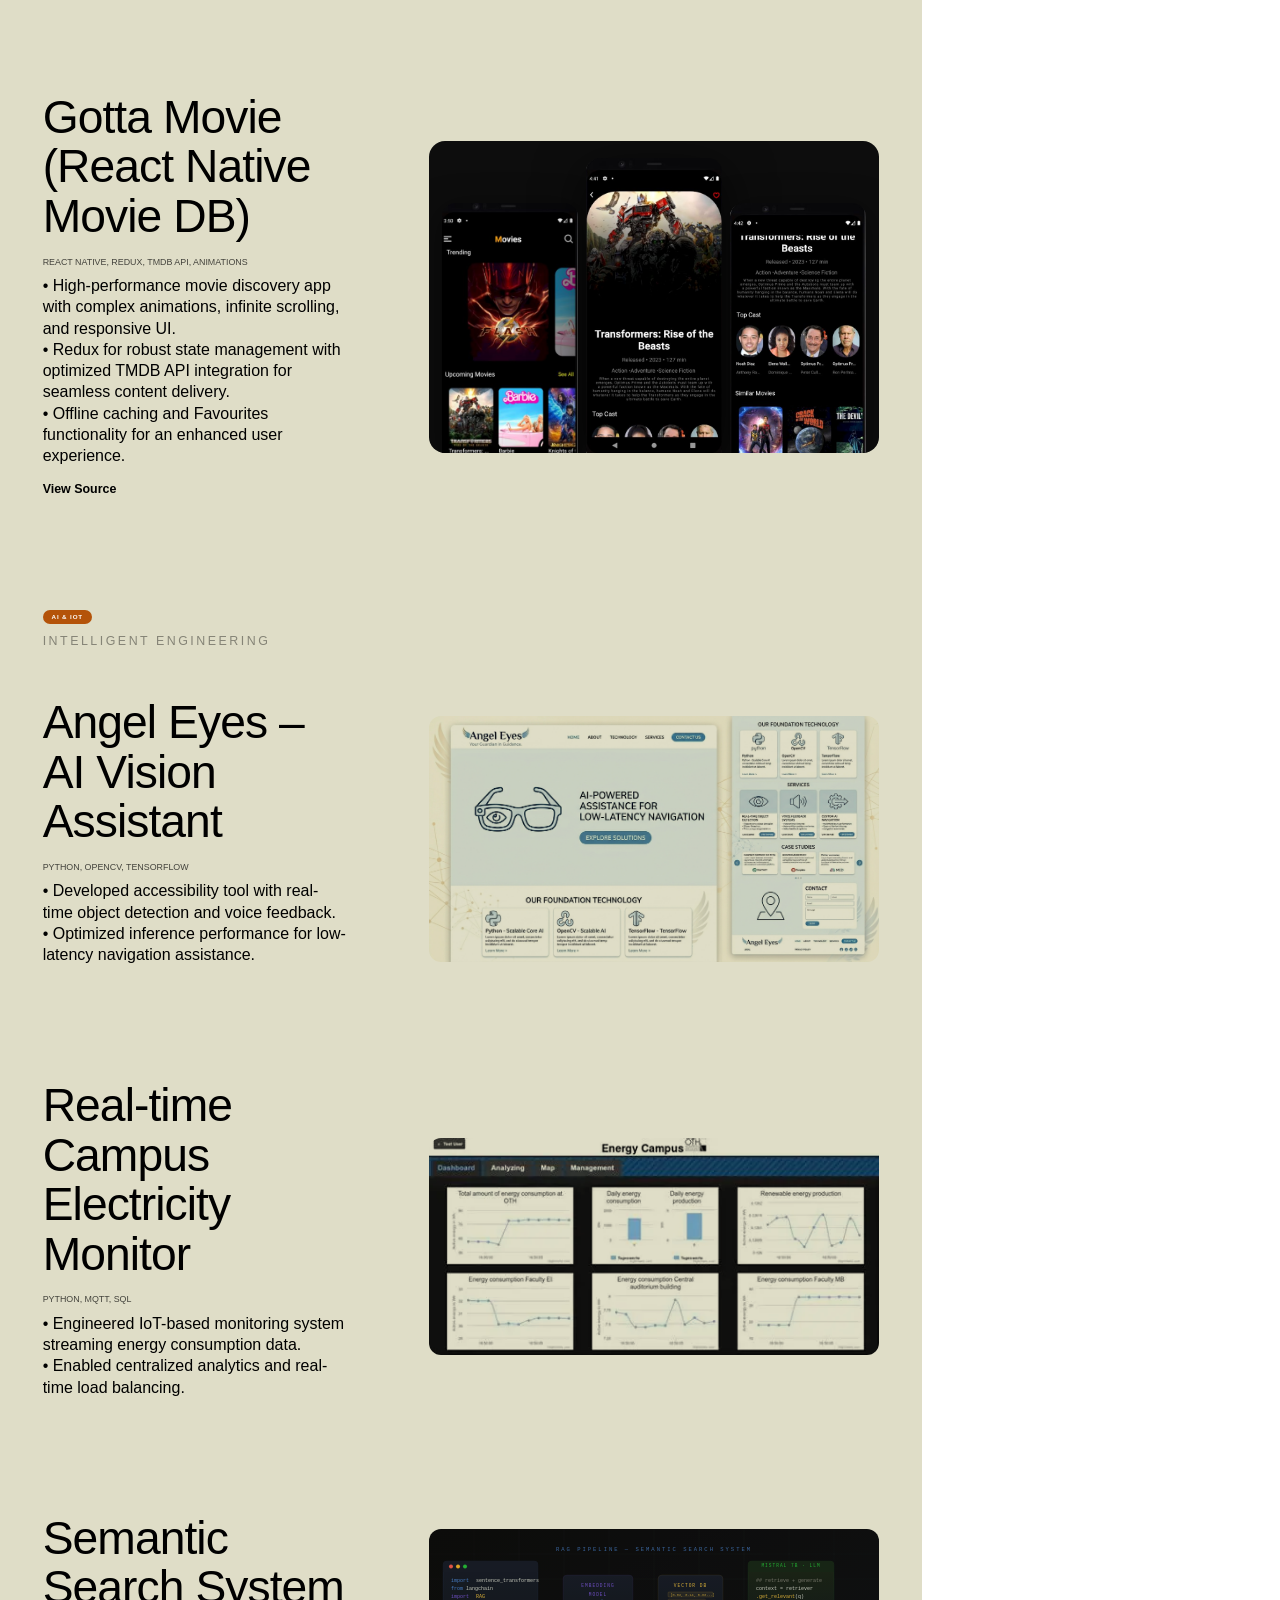
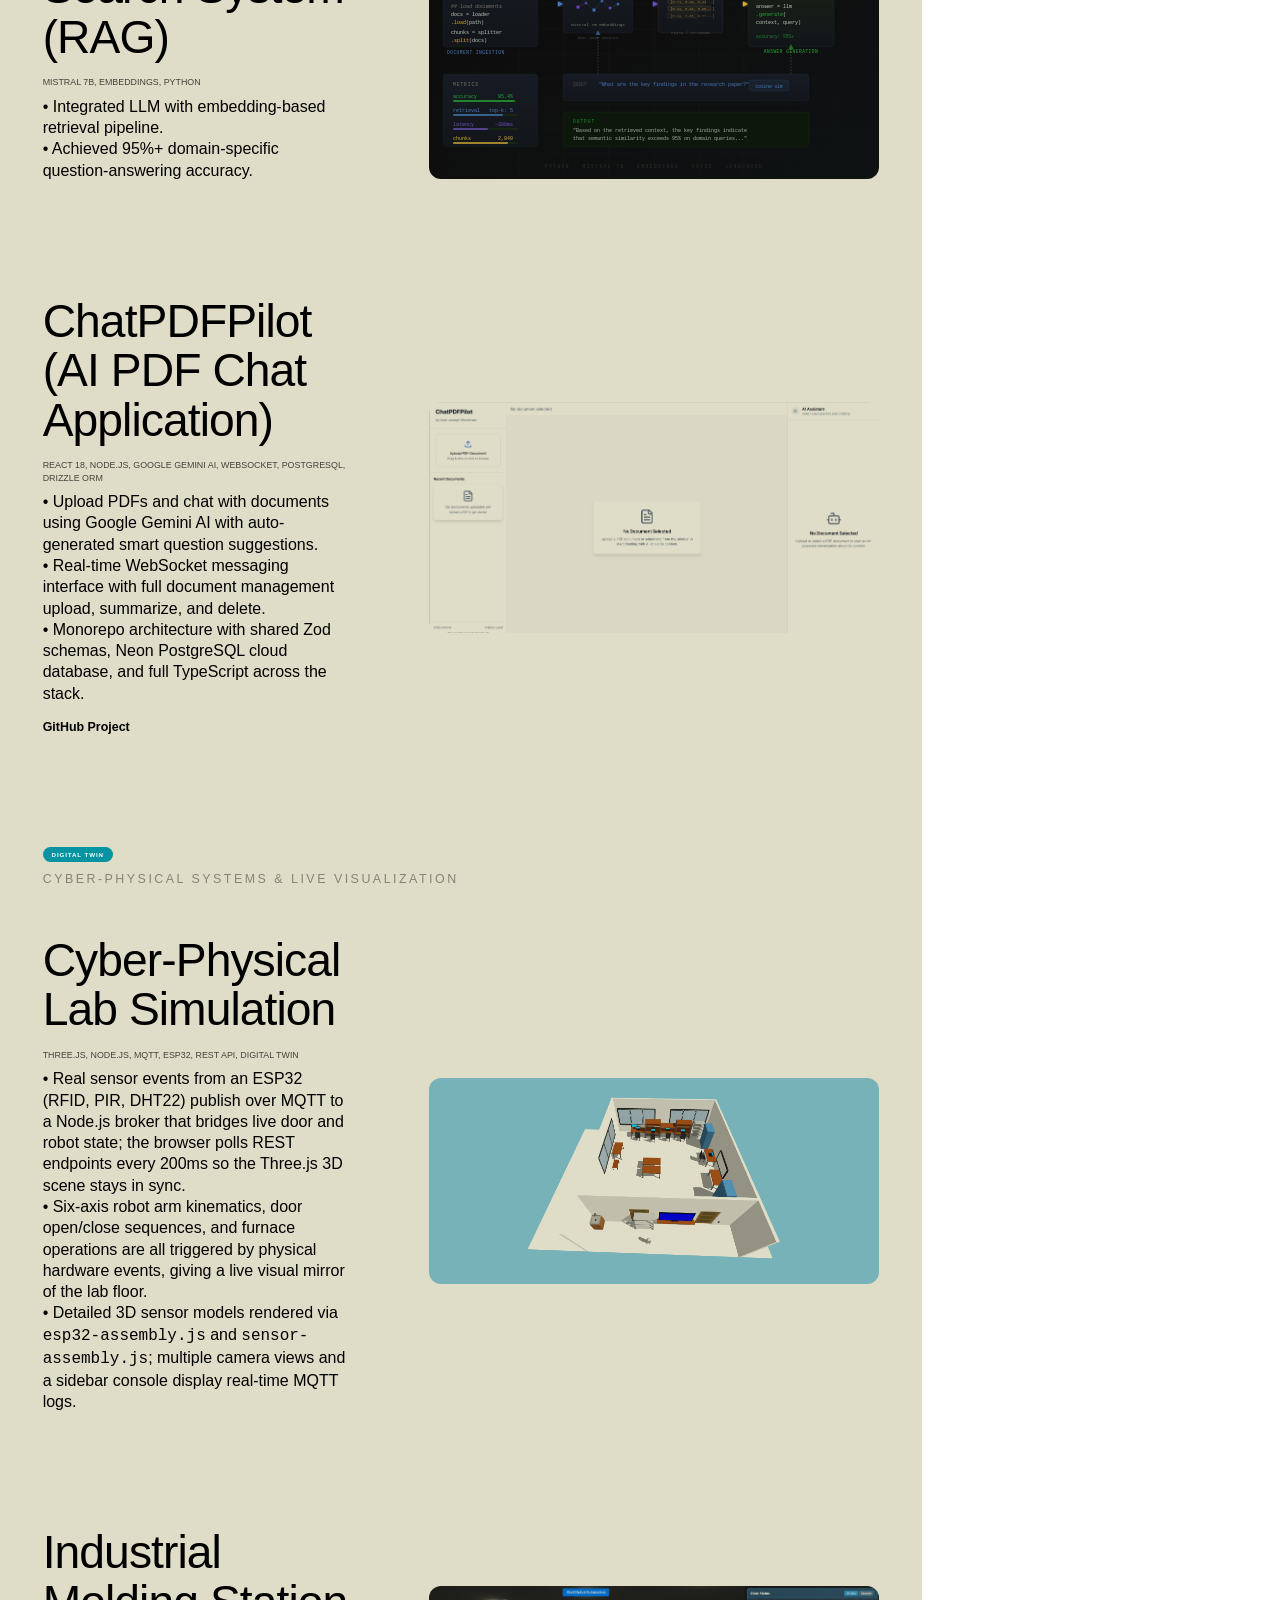
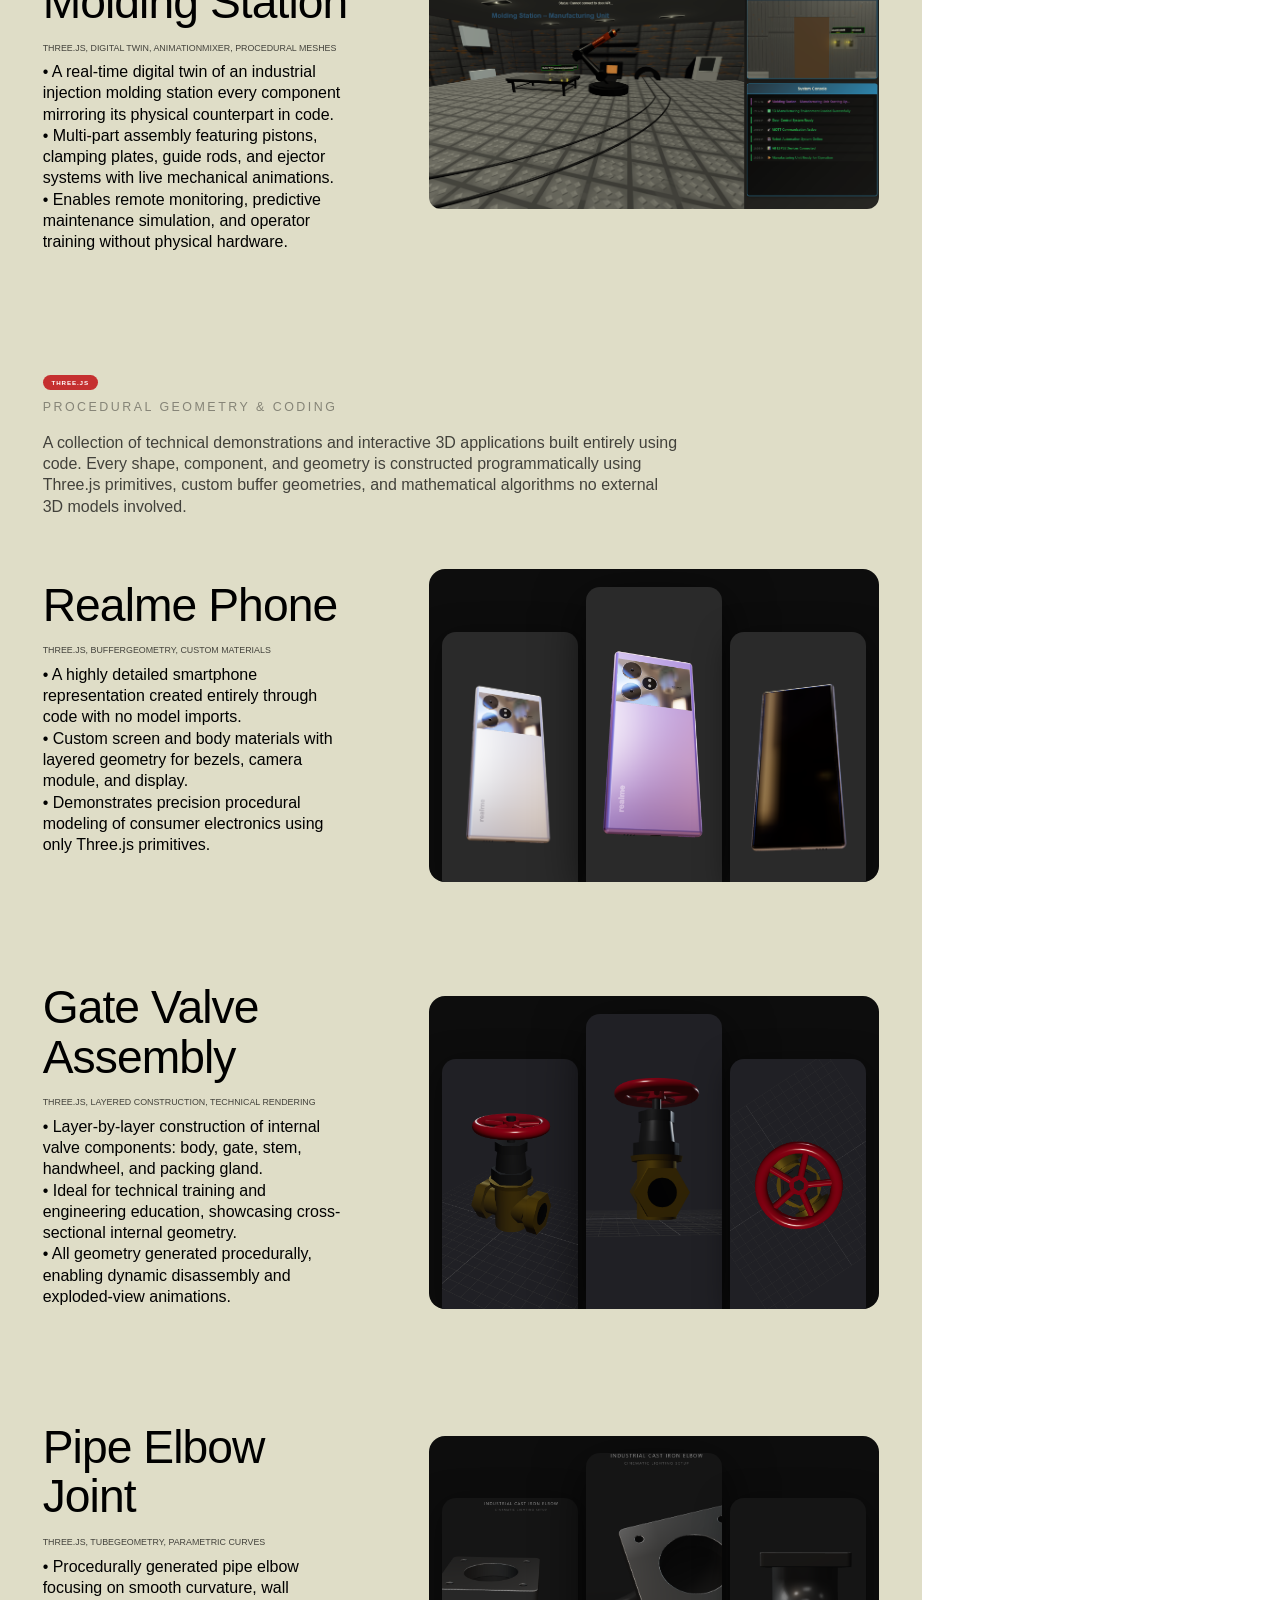
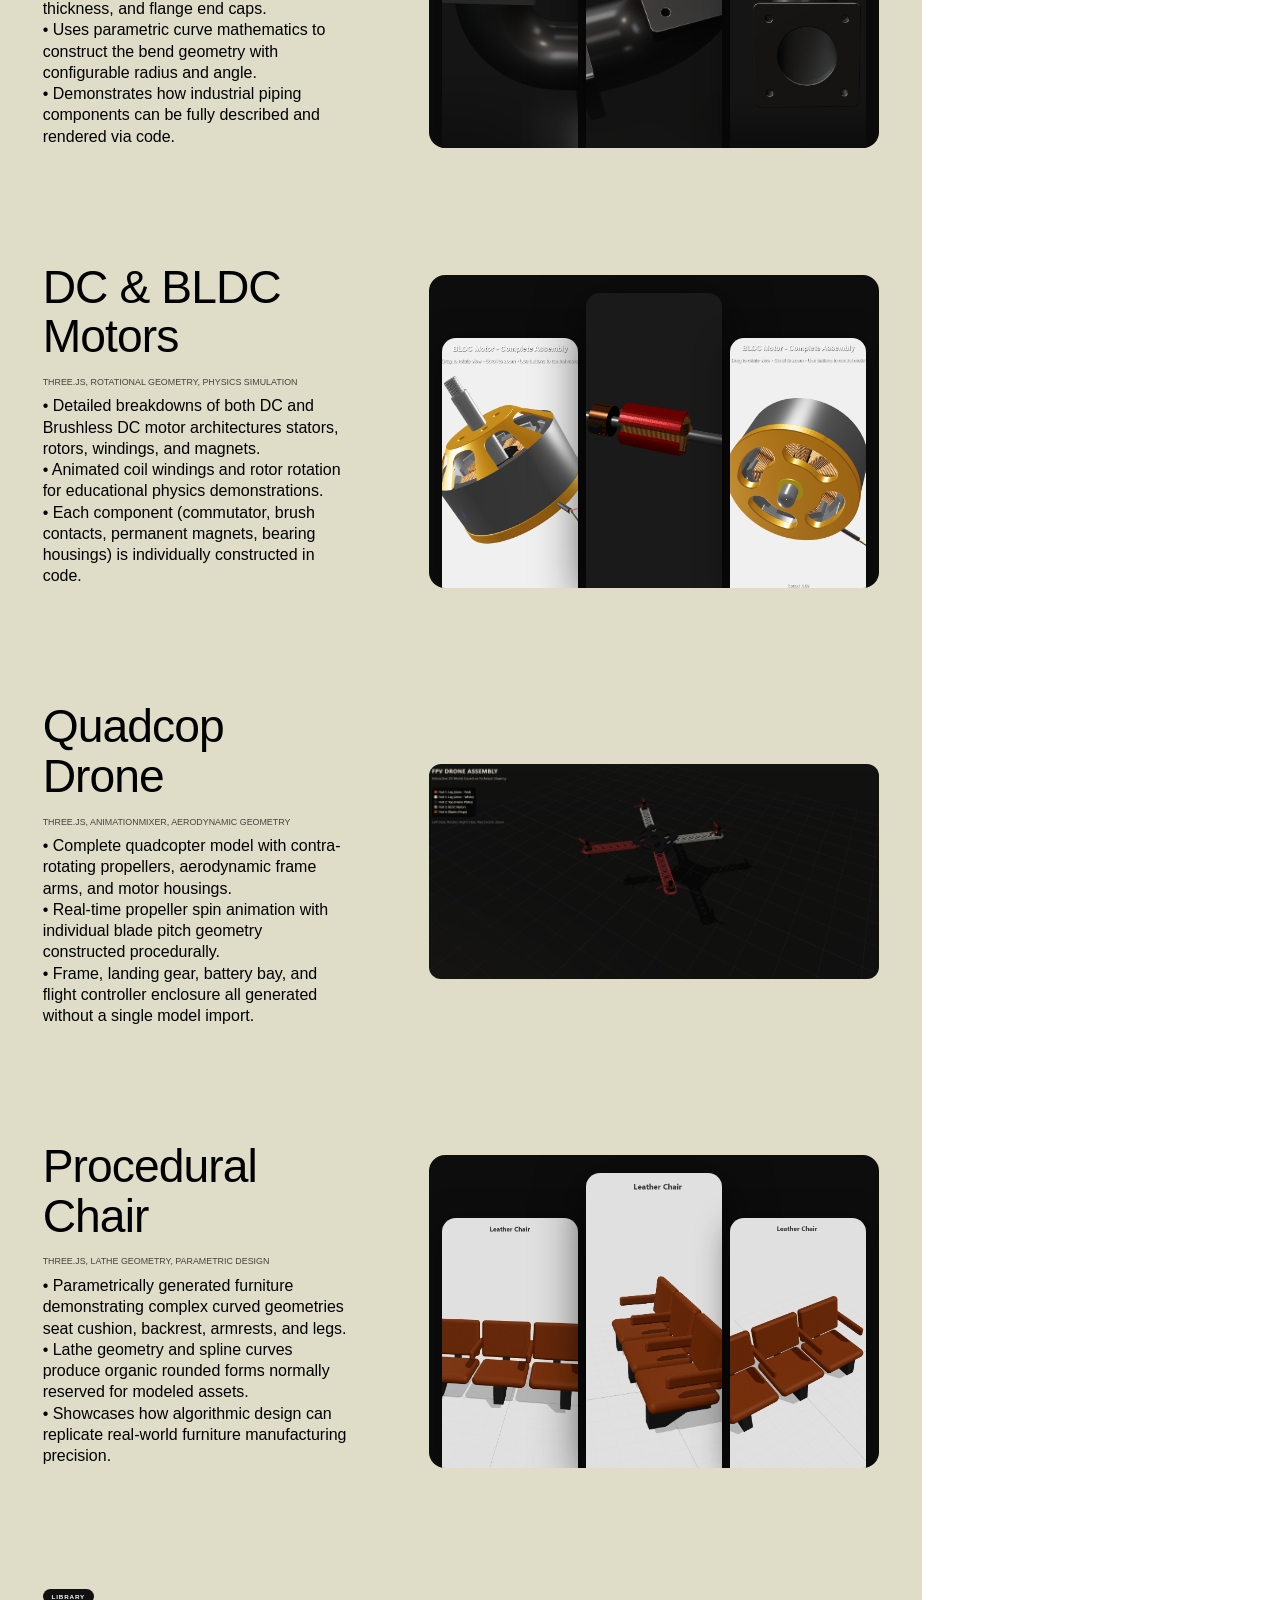
==== commit 3ac5ce10: "Restore Angel Eyes project and add Logo Mug Studio and Inkfit projects" ====
--- a/index.html
+++ b/index.html
@@ -351,6 +351,40 @@
                                 <div class="divider-dotted"></div>
                             </div>
 
+                            <div class="hp_project-item-container">
+                                <div class="hp_projects-item">
+                                    <div class="hp_project-item-bio">
+                                        <div class="hp_projects-desc">
+                                            <div class="margin-bottom margin-16">
+                                                <h5 class="heading-style-h4">Logo Mug Studio (3D Mug Customizer)</h5>
+                                            </div>
+                                            <div class="margin-bottom margin-16">
+                                                <p class="text-size-mono-tiny text-style-allcaps" style="opacity: 0.7;">Three.js, WebGL, JavaScript</p>
+                                                <p class="text-size-medium margin-top margin-8">• Interactive 3D mug customizer: upload a logo and preview it on the mug in real time.<br/>• Built with Three.js (WebGL) for in-browser 3D rendering.</p>
+                                            </div>
+                                        </div>
+                                    </div>
+                                </div>
+                                <div class="divider-dotted"></div>
+                            </div>
+
+                            <div class="hp_project-item-container">
+                                <div class="hp_projects-item">
+                                    <div class="hp_project-item-bio">
+                                        <div class="hp_projects-desc">
+                                            <div class="margin-bottom margin-16">
+                                                <h5 class="heading-style-h4">Inkfit – Tattoo Try-On App</h5>
+                                            </div>
+                                            <div class="margin-bottom margin-16">
+                                                <p class="text-size-mono-tiny text-style-allcaps" style="opacity: 0.7;">JavaScript, HTML5 Canvas</p>
+                                                <p class="text-size-medium margin-top margin-8">• Artists upload tattoo designs; clients upload a body photo and place a design on it.<br/>• Move, scale, rotate, opacity and blend controls to preview how the tattoo will look, with export.</p>
+                                            </div>
+                                        </div>
+                                    </div>
+                                </div>
+                                <div class="divider-dotted"></div>
+                            </div>
+
                             </div><!-- /web -->
 
                             <!-- MOBILE APPLICATIONS -->
@@ -540,6 +574,24 @@
                             <div class="margin-top" style="margin-top: 6rem;">
                                 <div class="category-tag">AI &amp; IoT</div>
                                 <h4 class="text-size-mono-regular text-style-allcaps" style="letter-spacing: 0.2em; opacity: 0.4; margin-top: 1rem;">Intelligent Engineering</h4>
+                            </div>
+
+                            <div class="hp_project-item-container">
+                                <div class="hp_projects-item">
+                                    <div class="hp_project-item-bio">
+                                        <div class="hp_projects-desc">
+                                            <div class="margin-bottom margin-16">
+                                                <h5 class="heading-style-h4">Angel Eyes – AI Vision Assistant</h5>
+                                            </div>
+                                            <div class="margin-bottom margin-16">
+                                                <p class="text-size-mono-tiny text-style-allcaps" style="opacity: 0.7;">Python, OpenCV, TensorFlow</p>
+                                                <p class="text-size-medium margin-top margin-8">• Developed accessibility tool with real-time object detection and voice feedback.<br/>• Optimized inference performance for low-latency navigation assistance.</p>
+                                            </div>
+                                        </div>
+                                    </div>
+                                    <div><img src="images/angeleyes/eyes.png" loading="lazy" alt="AI Vision" class="hp_project-image is-rounded" /></div>
+                                </div>
+                                <div class="divider-dotted"></div>
                             </div>
 
                             <div class="hp_project-item-container">
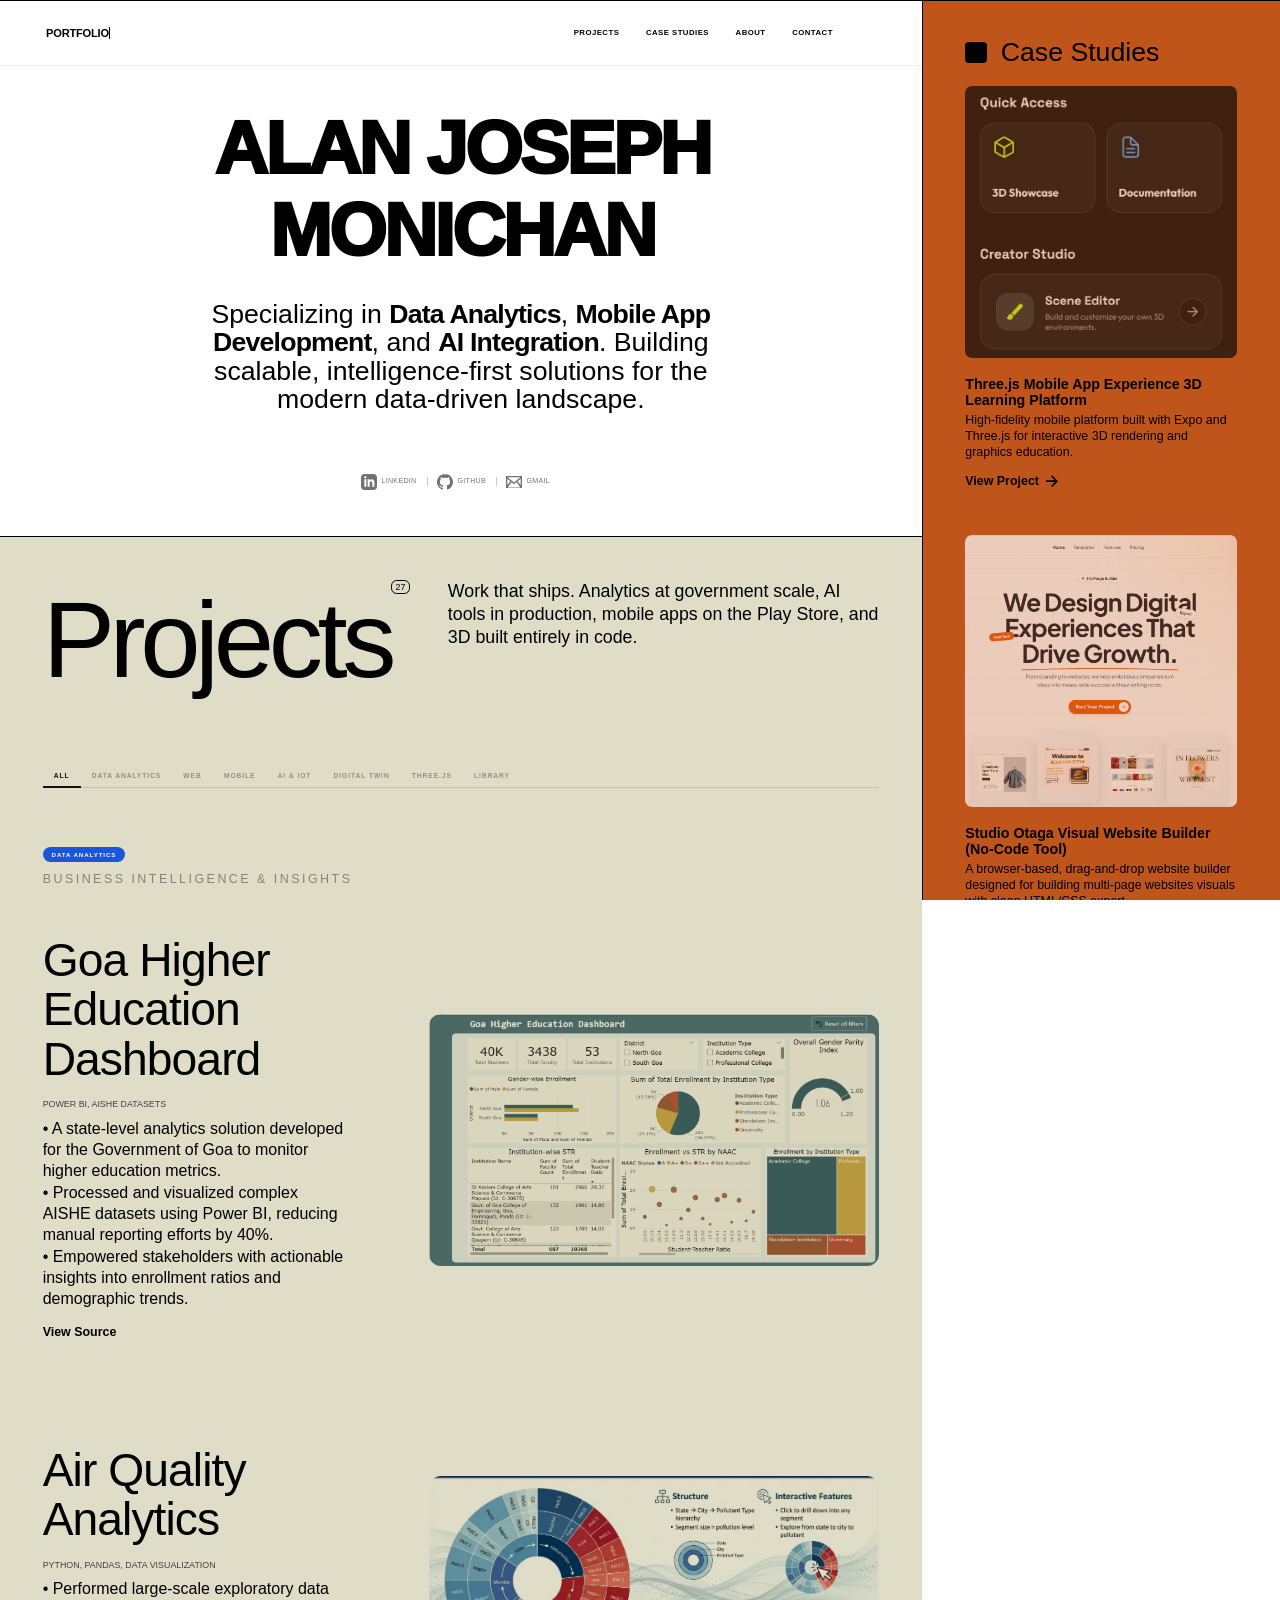
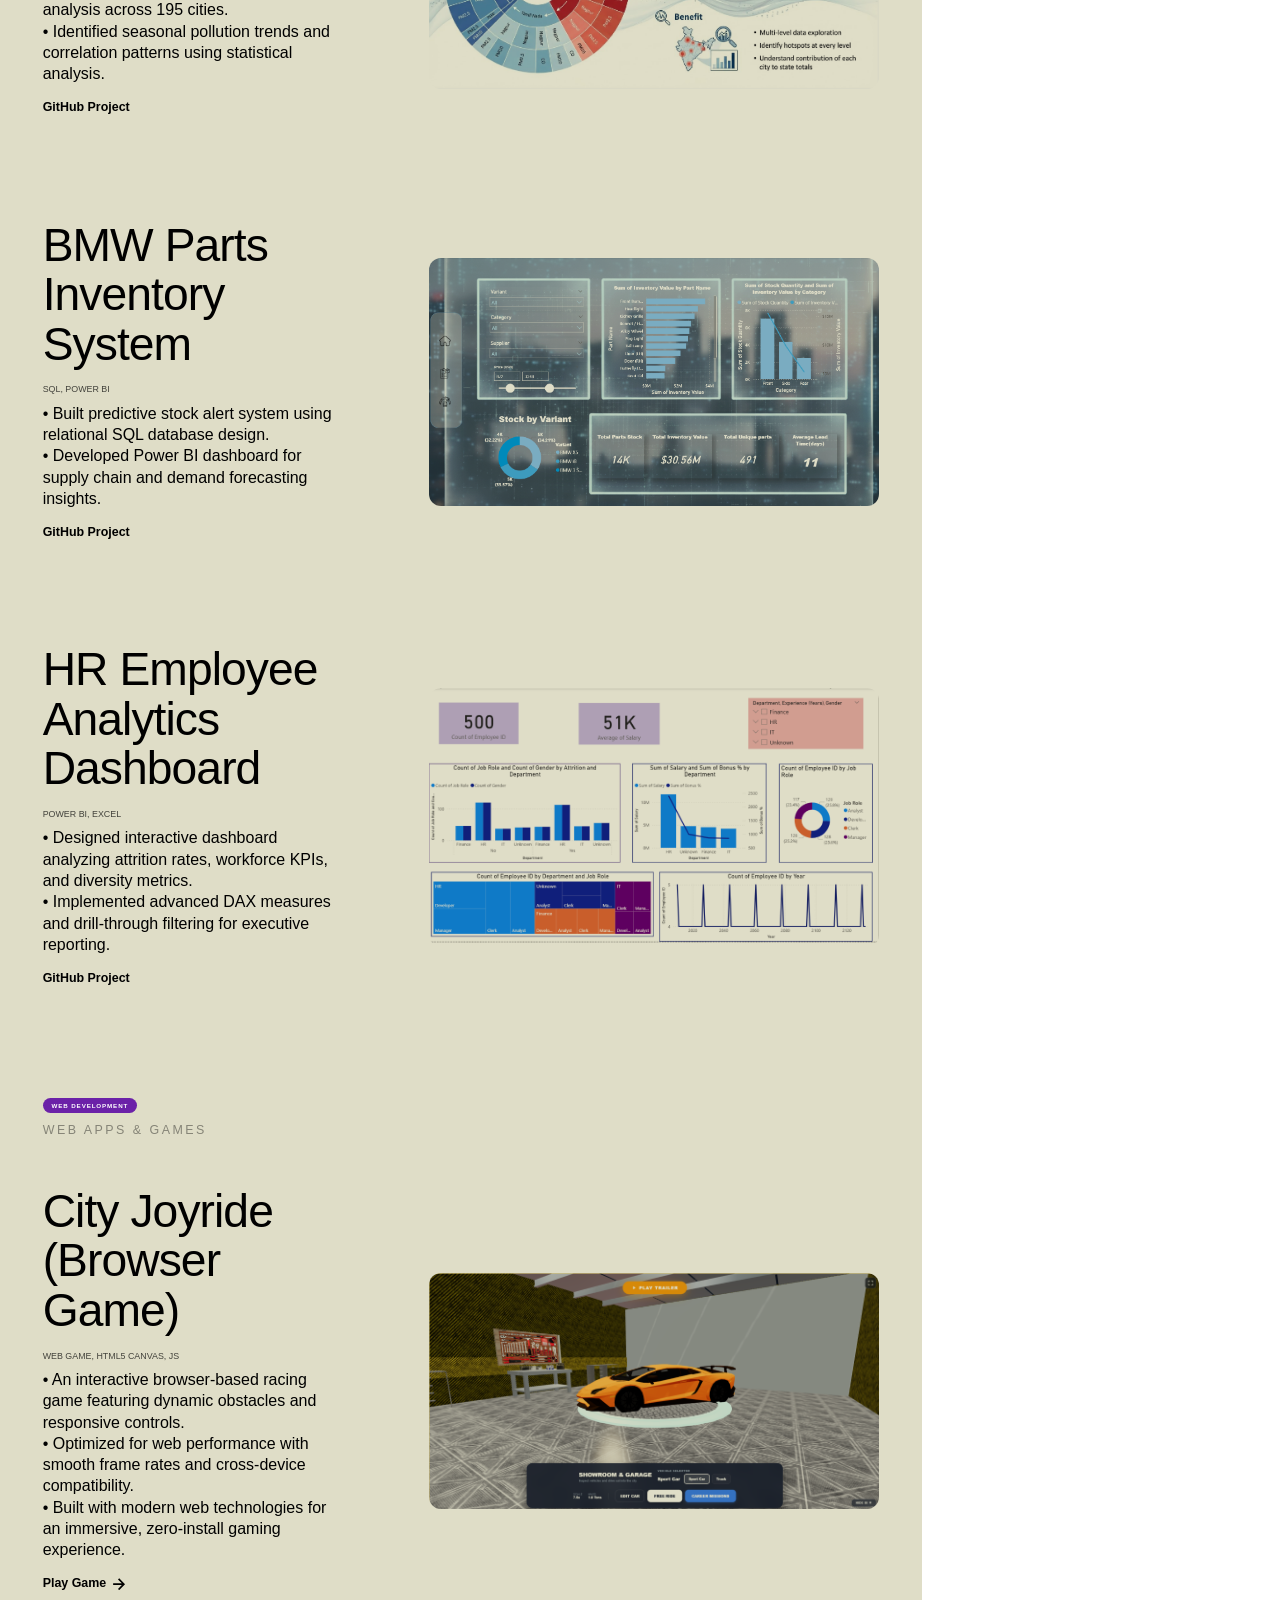
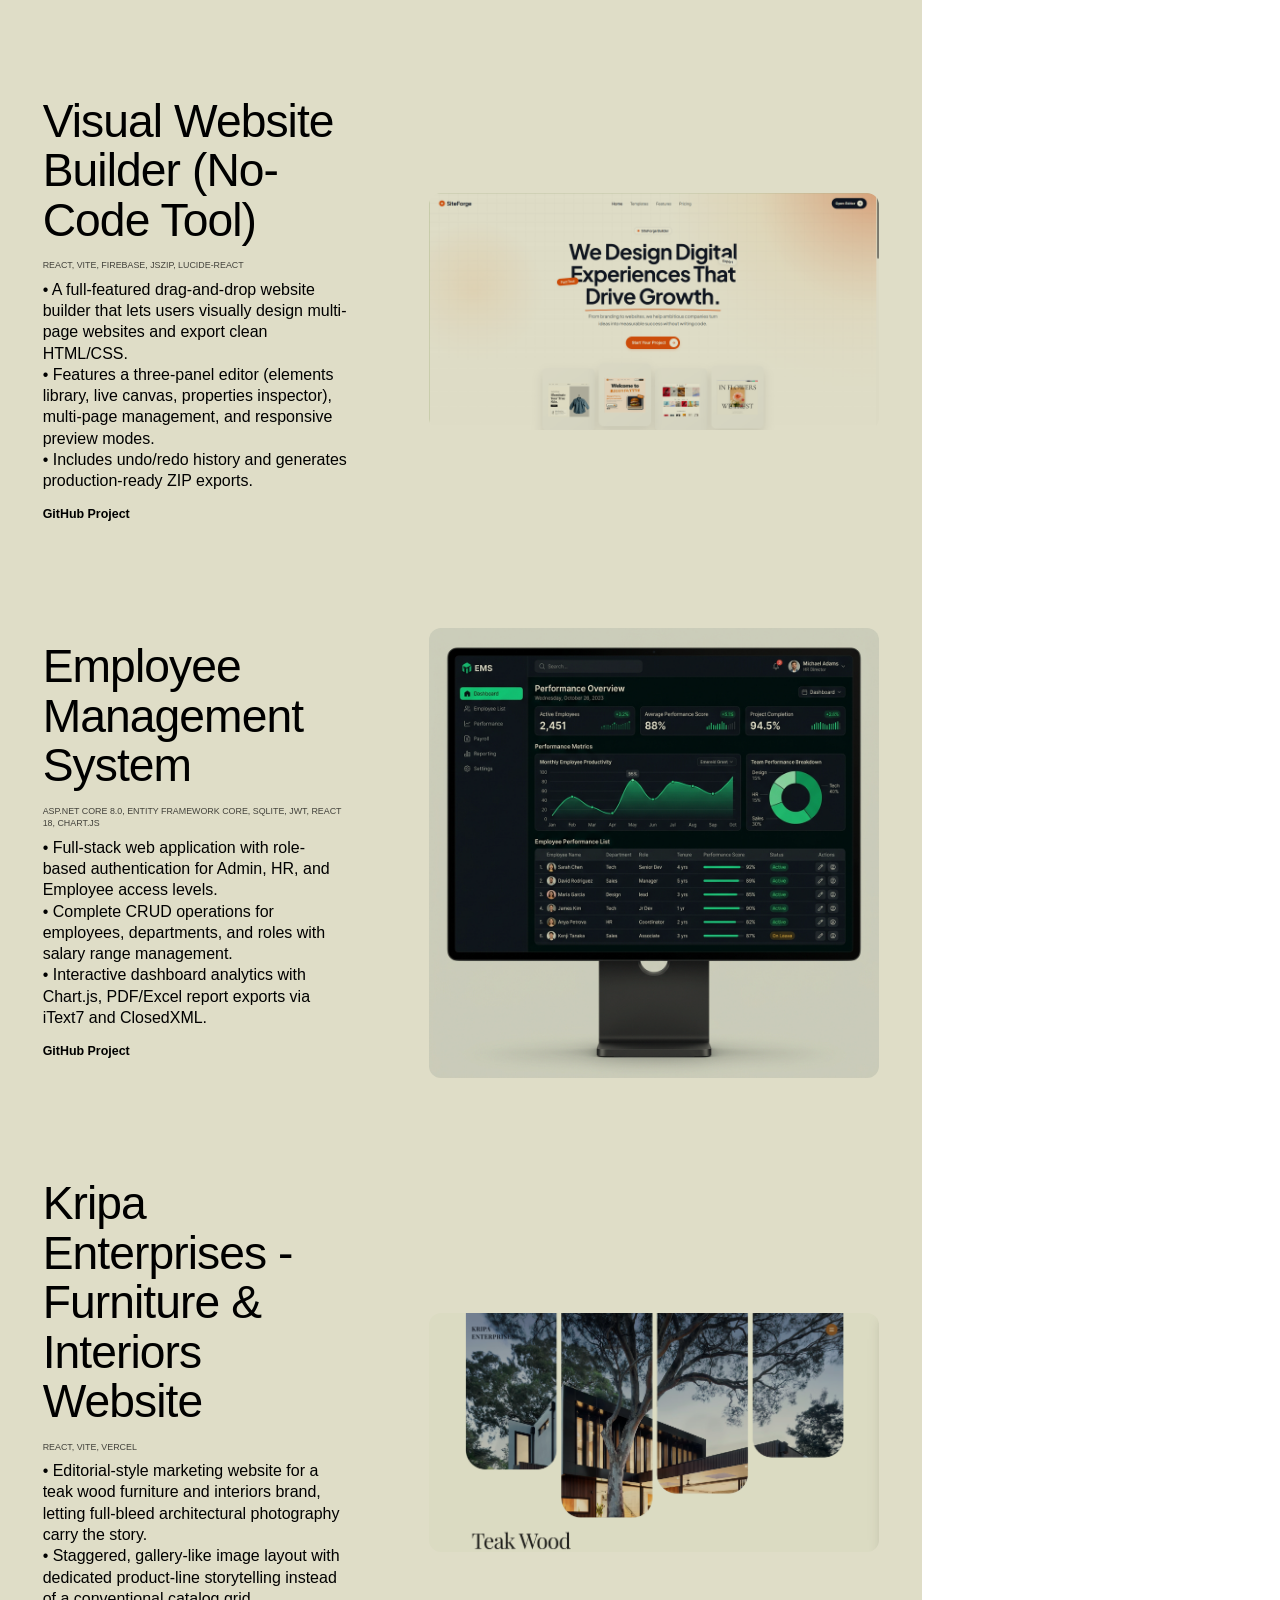
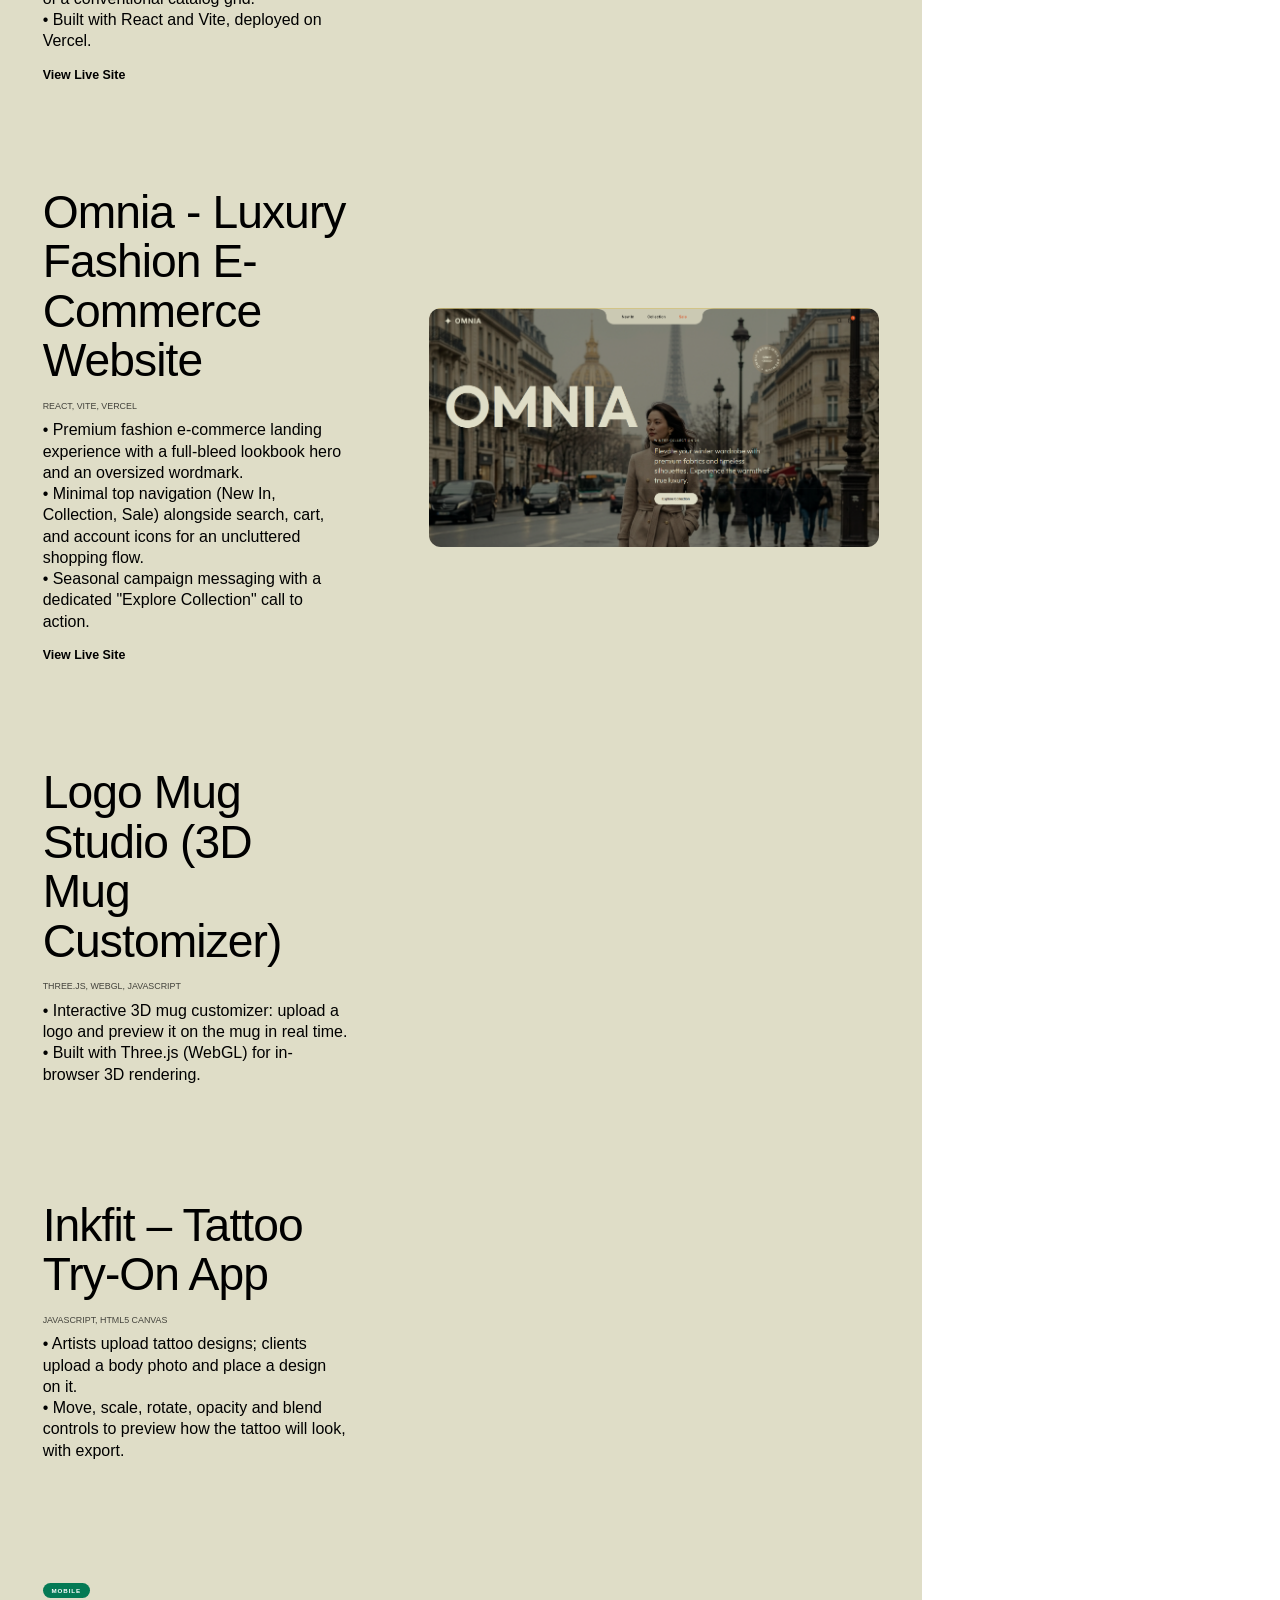
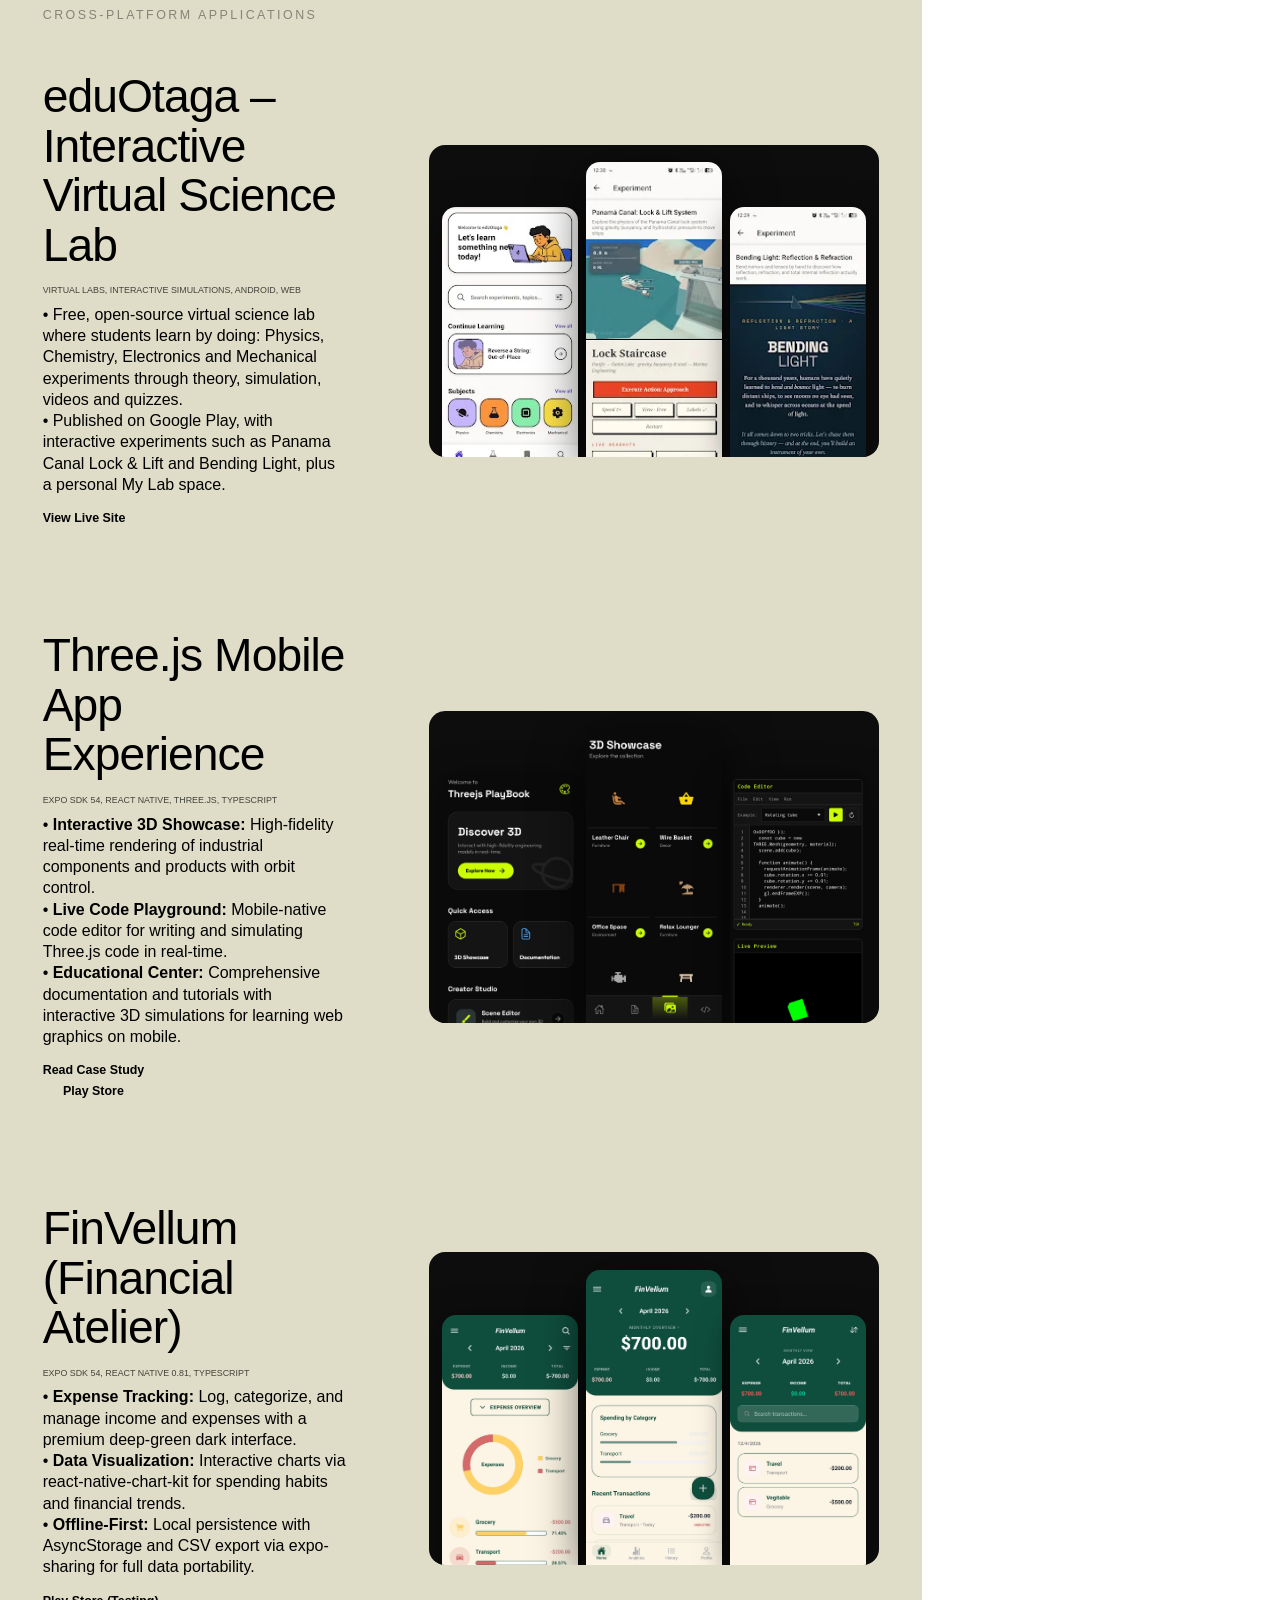
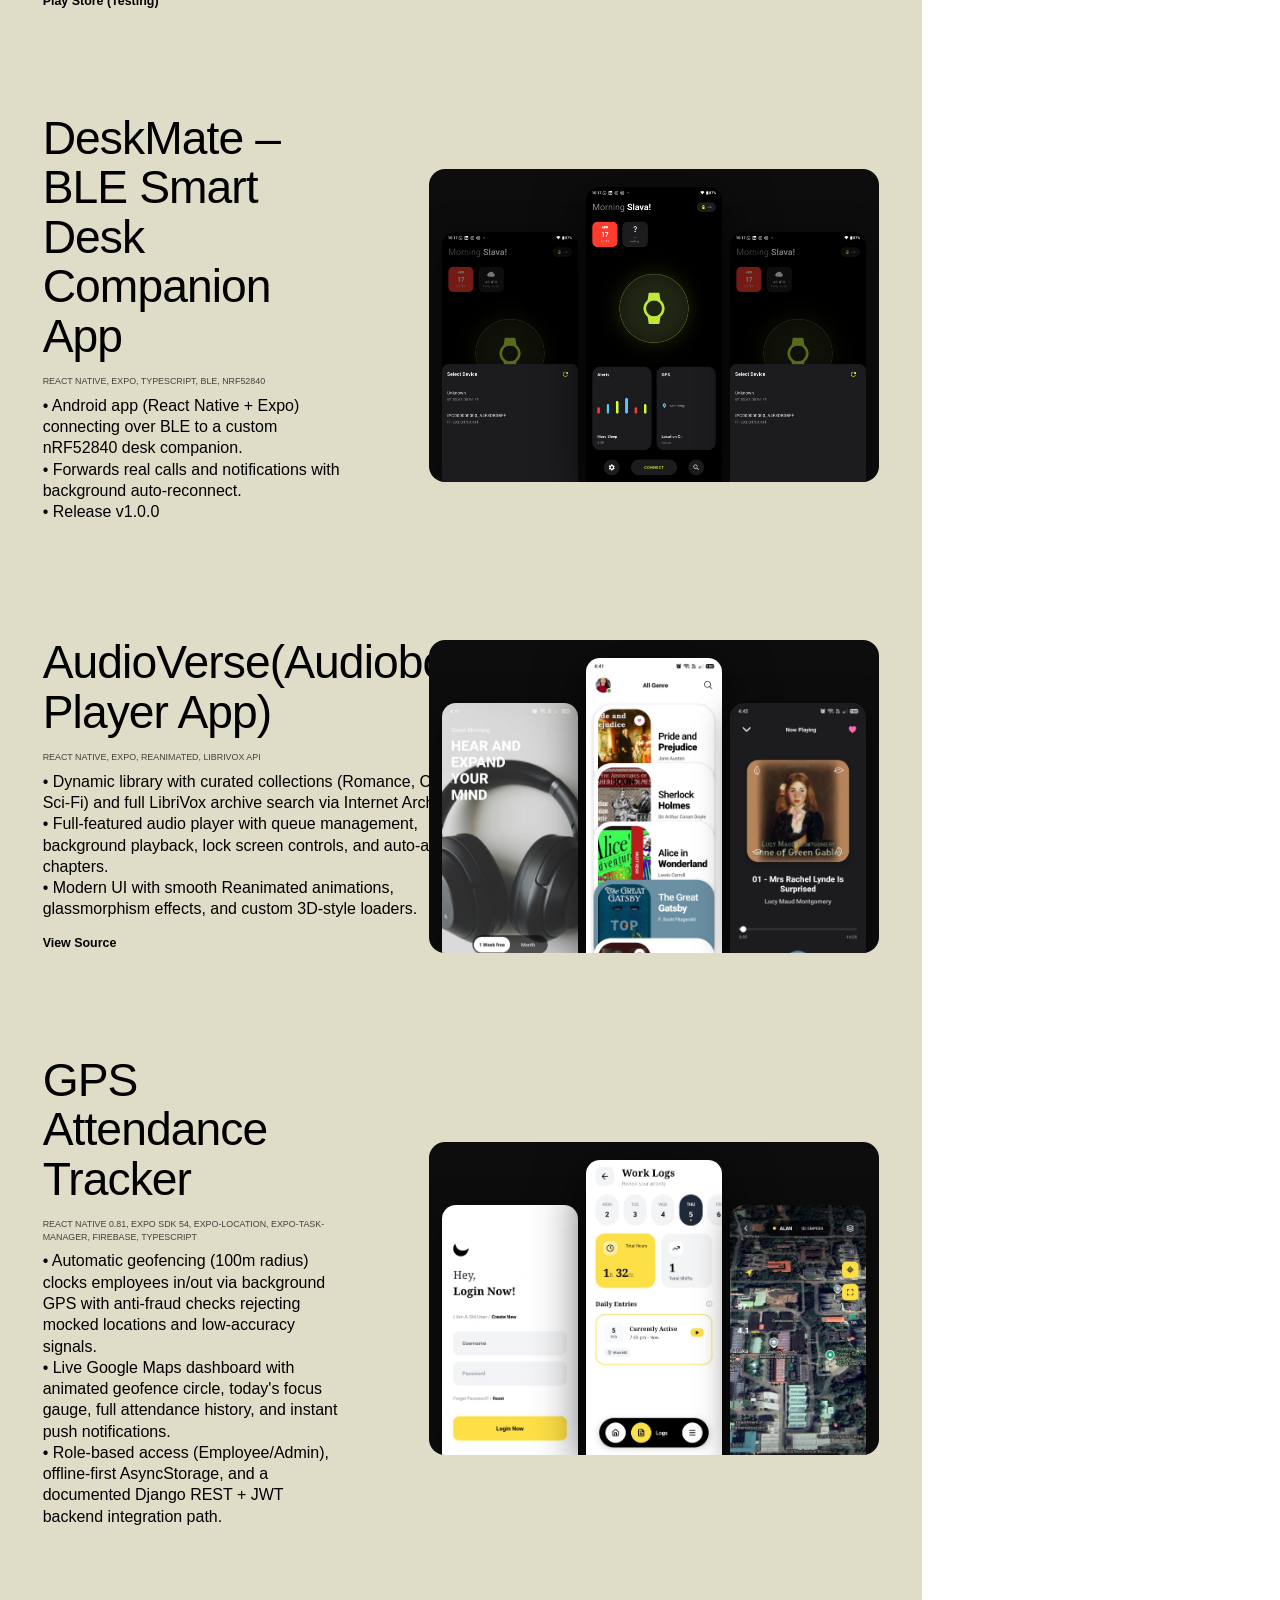
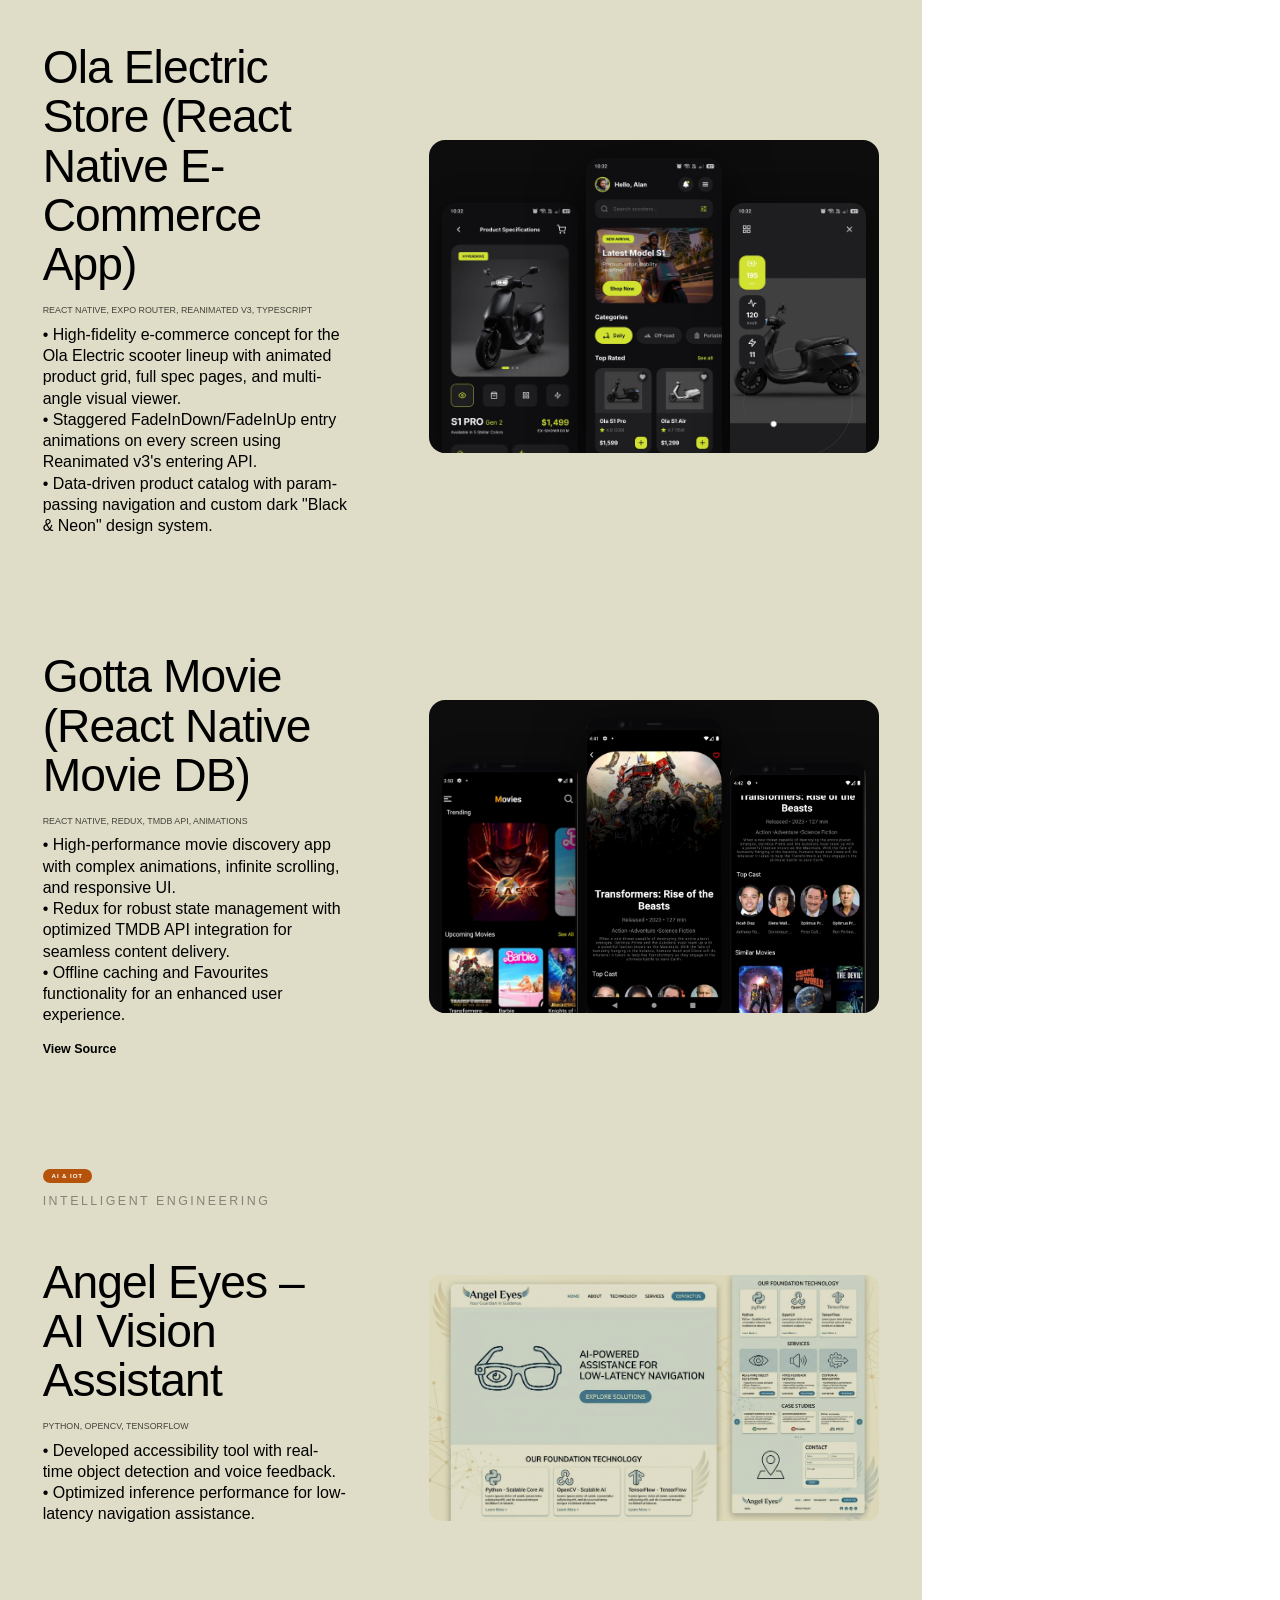
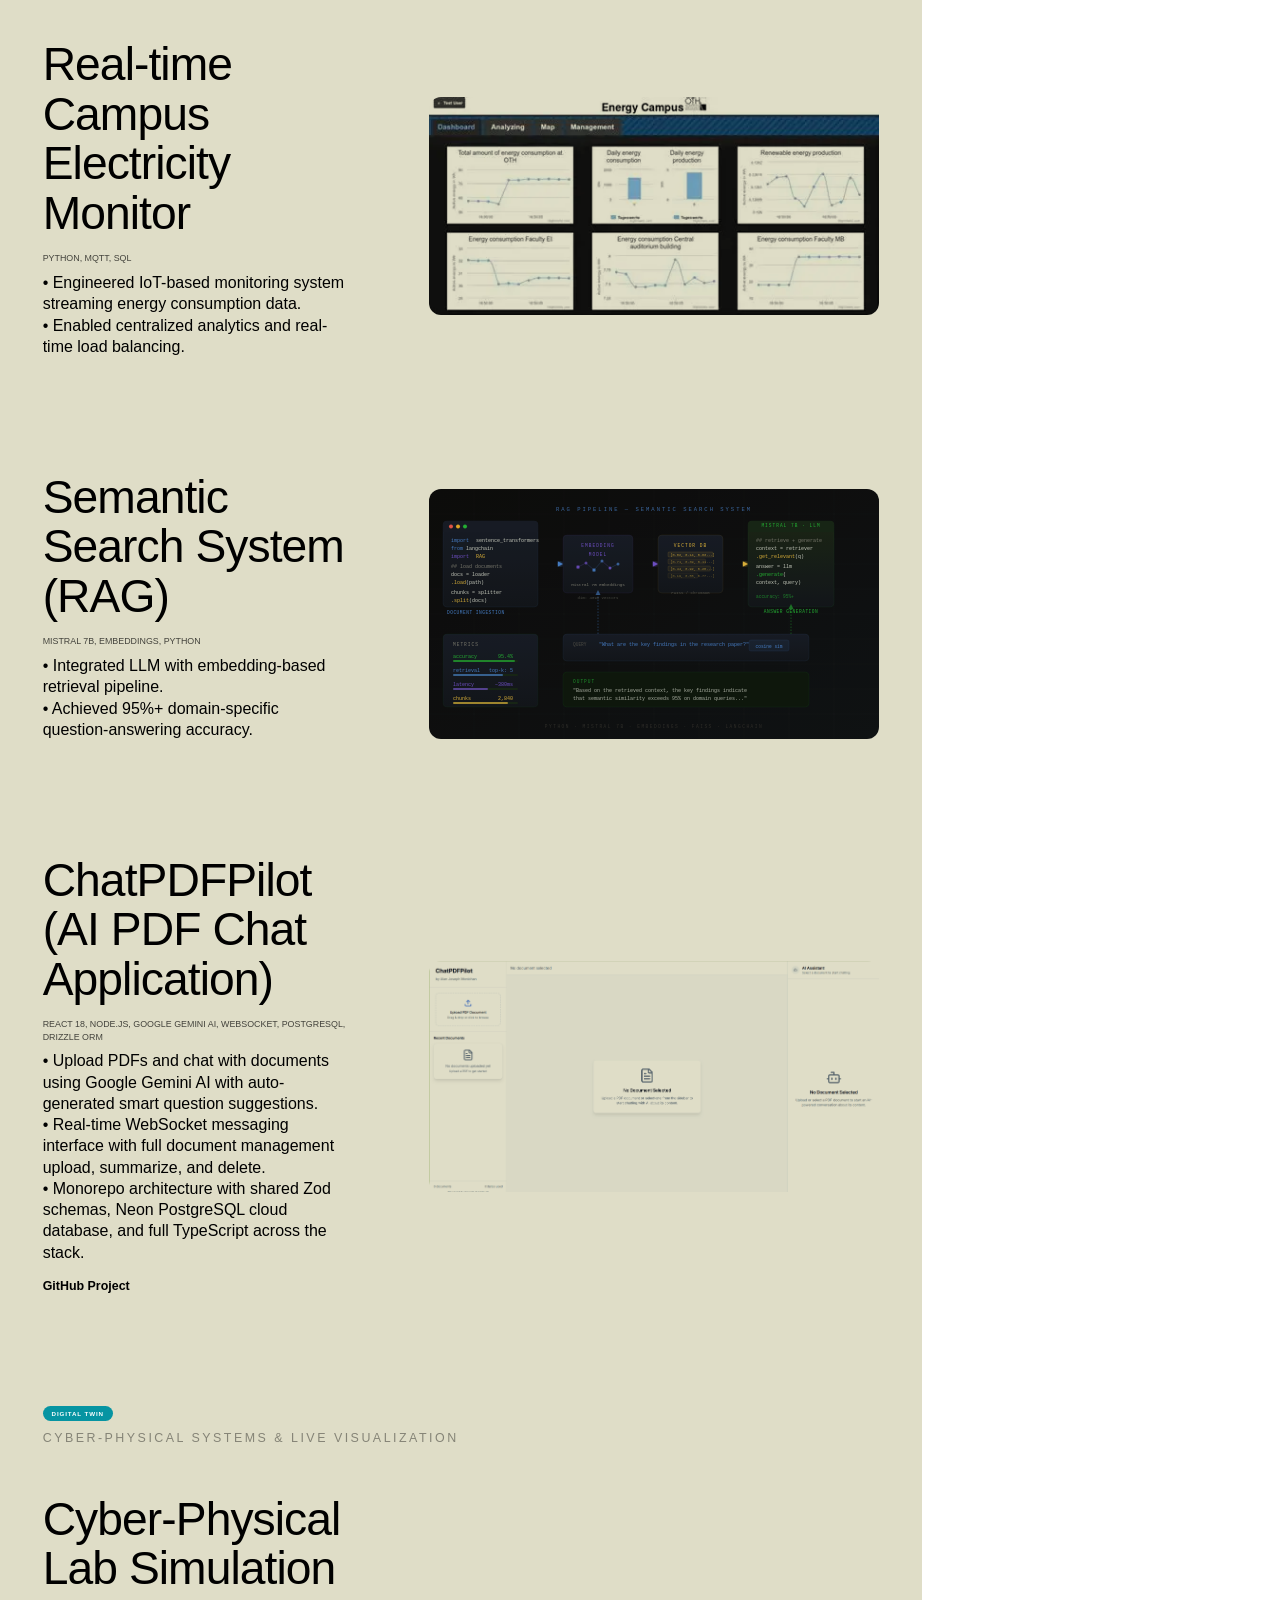
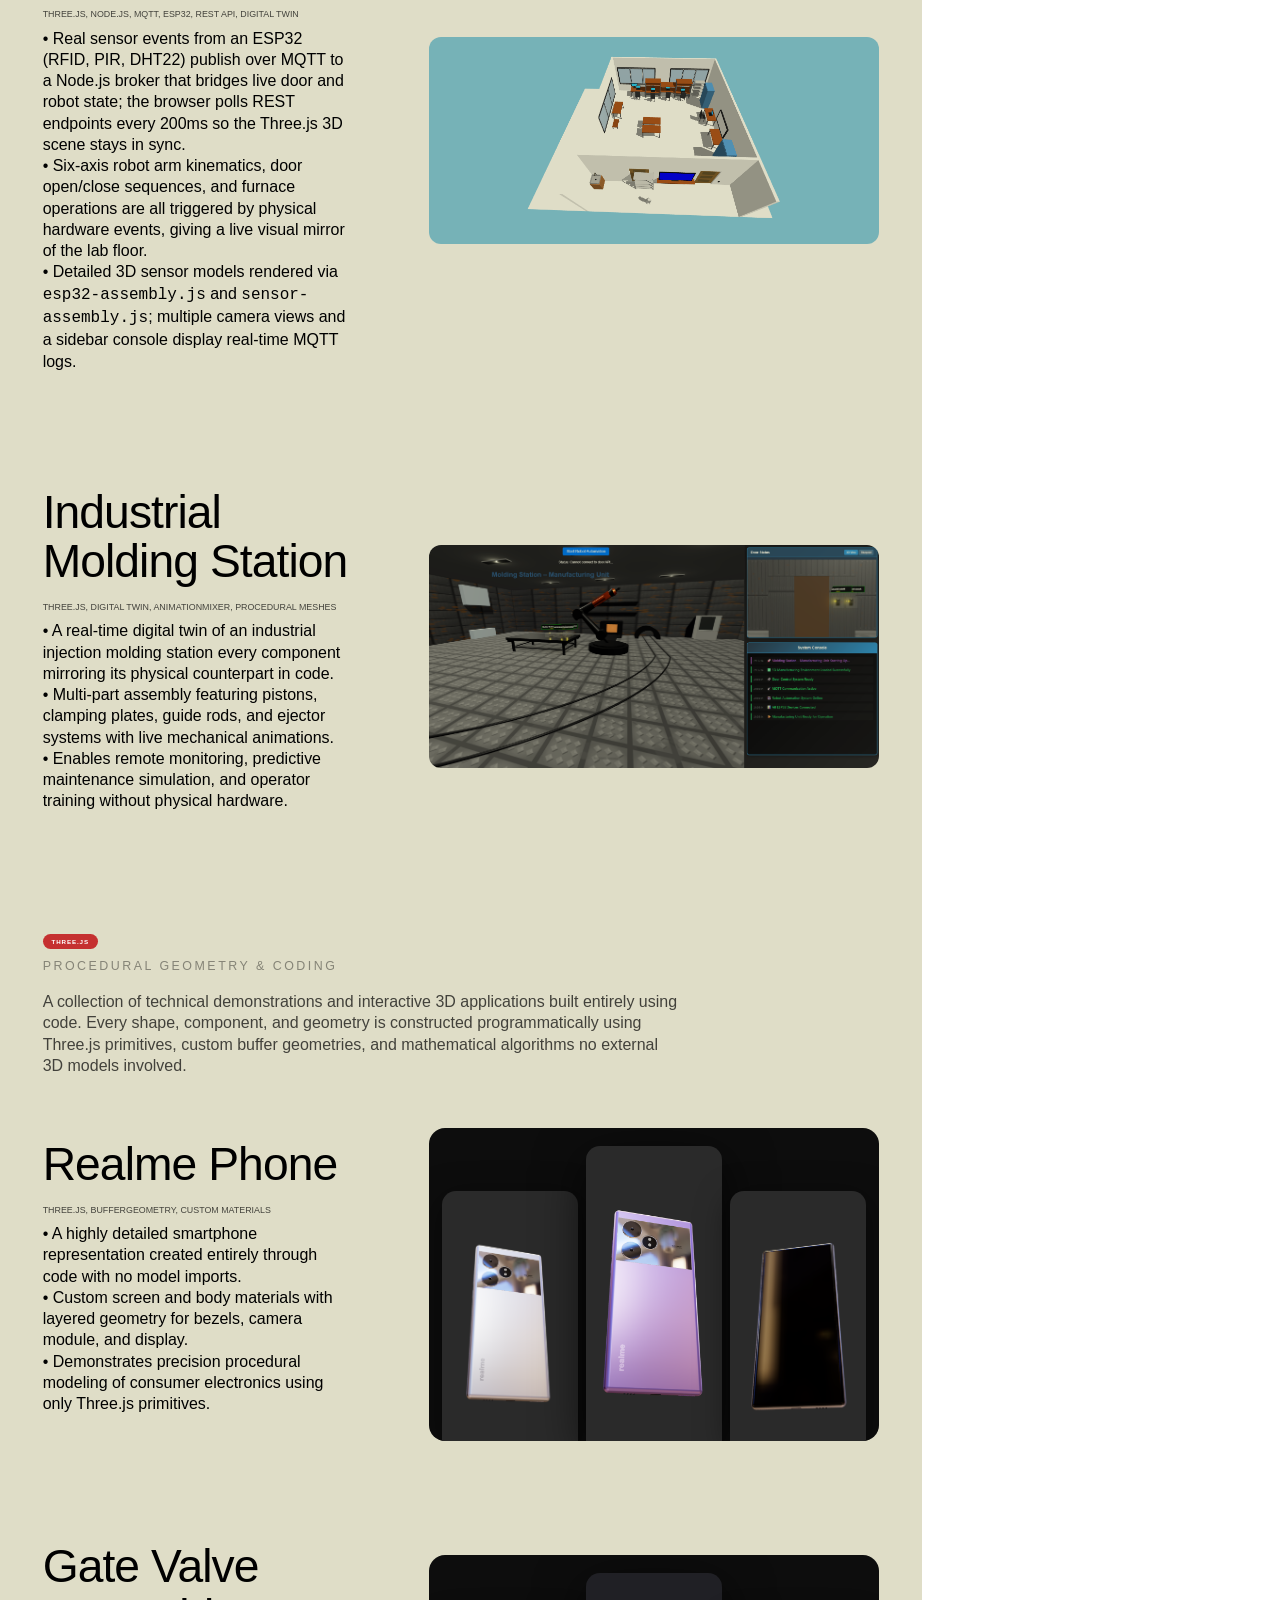
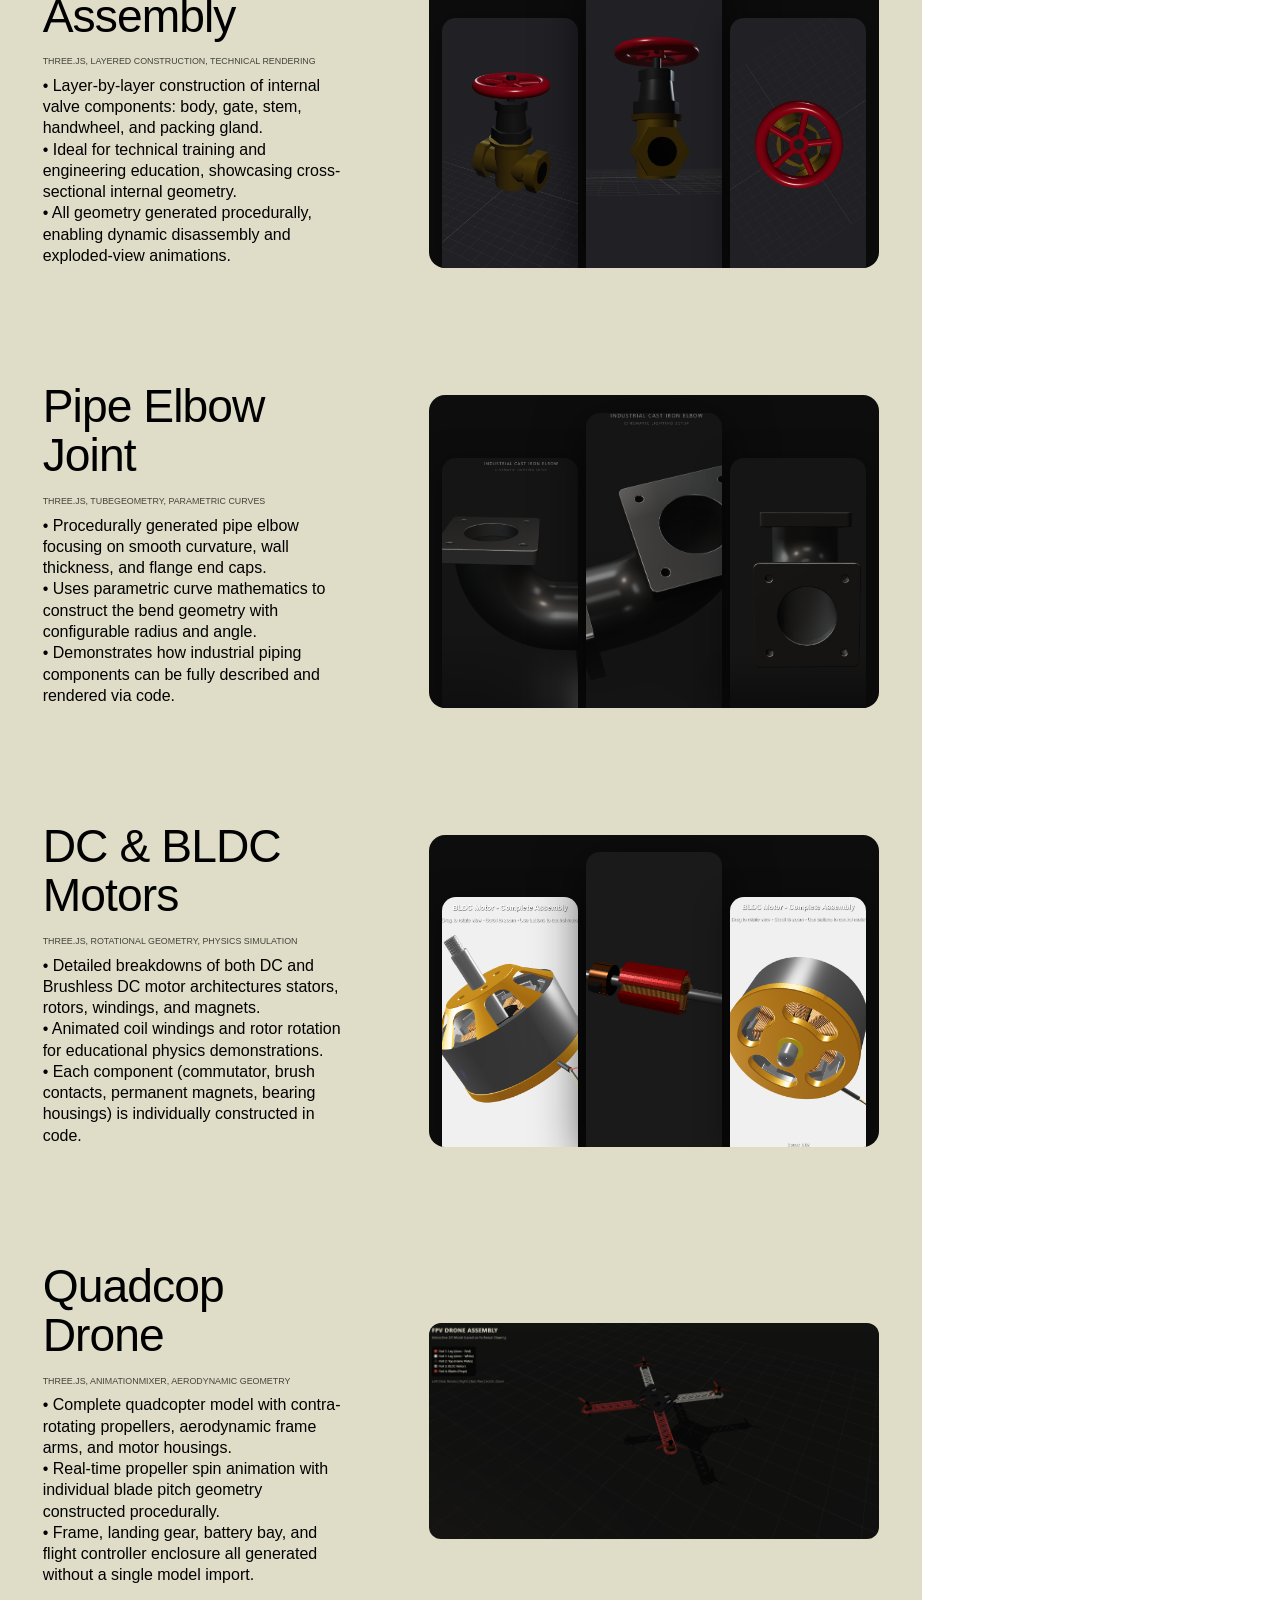
==== commit 38993900: "Add eduOtaga virtual science lab project" ====
--- a/index.html
+++ b/index.html
@@ -392,6 +392,31 @@
                             <div class="margin-top" style="margin-top: 6rem;">
                                 <div class="category-tag">Mobile</div>
                                 <h4 class="text-size-mono-regular text-style-allcaps" style="letter-spacing: 0.2em; opacity: 0.4; margin-top: 1rem;">Cross-Platform Applications</h4>
+                            </div>
+
+                            <div class="hp_project-item-container">
+                                <div class="hp_projects-item">
+                                    <div class="hp_project-item-bio">
+                                        <div class="hp_projects-desc">
+                                            <div class="margin-bottom margin-16">
+                                                <h5 class="heading-style-h4">eduOtaga – Interactive Virtual Science Lab</h5>
+                                            </div>
+                                            <div class="margin-bottom margin-16">
+                                                <p class="text-size-mono-tiny text-style-allcaps" style="opacity: 0.7;">Virtual Labs, Interactive Simulations, Android, Web</p>
+                                                <p class="text-size-medium margin-top margin-8">• Free, open-source virtual science lab where students learn by doing: Physics, Chemistry, Electronics and Mechanical experiments through theory, simulation, videos and quizzes.<br/>• Published on Google Play, with interactive experiments such as Panama Canal Lock &amp; Lift and Bending Light, plus a personal My Lab space.</p>
+                                            </div>
+                                            <a href="https://edu.otaga.in/" target="_blank" rel="noopener" class="button is-link is-icon w-inline-block">
+                                                <div class="text-size-small">View Live Site</div>
+                                            </a>
+                                        </div>
+                                    </div>
+                                    <div class="phone-showcase is-rounded">
+                                        <img src="images/mobileapp/eduotaga/home.png" loading="lazy" alt="eduOtaga home screen" />
+                                        <img src="images/mobileapp/eduotaga/panama.png" loading="lazy" alt="eduOtaga Panama Canal experiment" class="phn-center" />
+                                        <img src="images/mobileapp/eduotaga/light.png" loading="lazy" alt="eduOtaga Bending Light experiment" />
+                                    </div>
+                                </div>
+                                <div class="divider-dotted"></div>
                             </div>
 
                             <div class="hp_project-item-container">
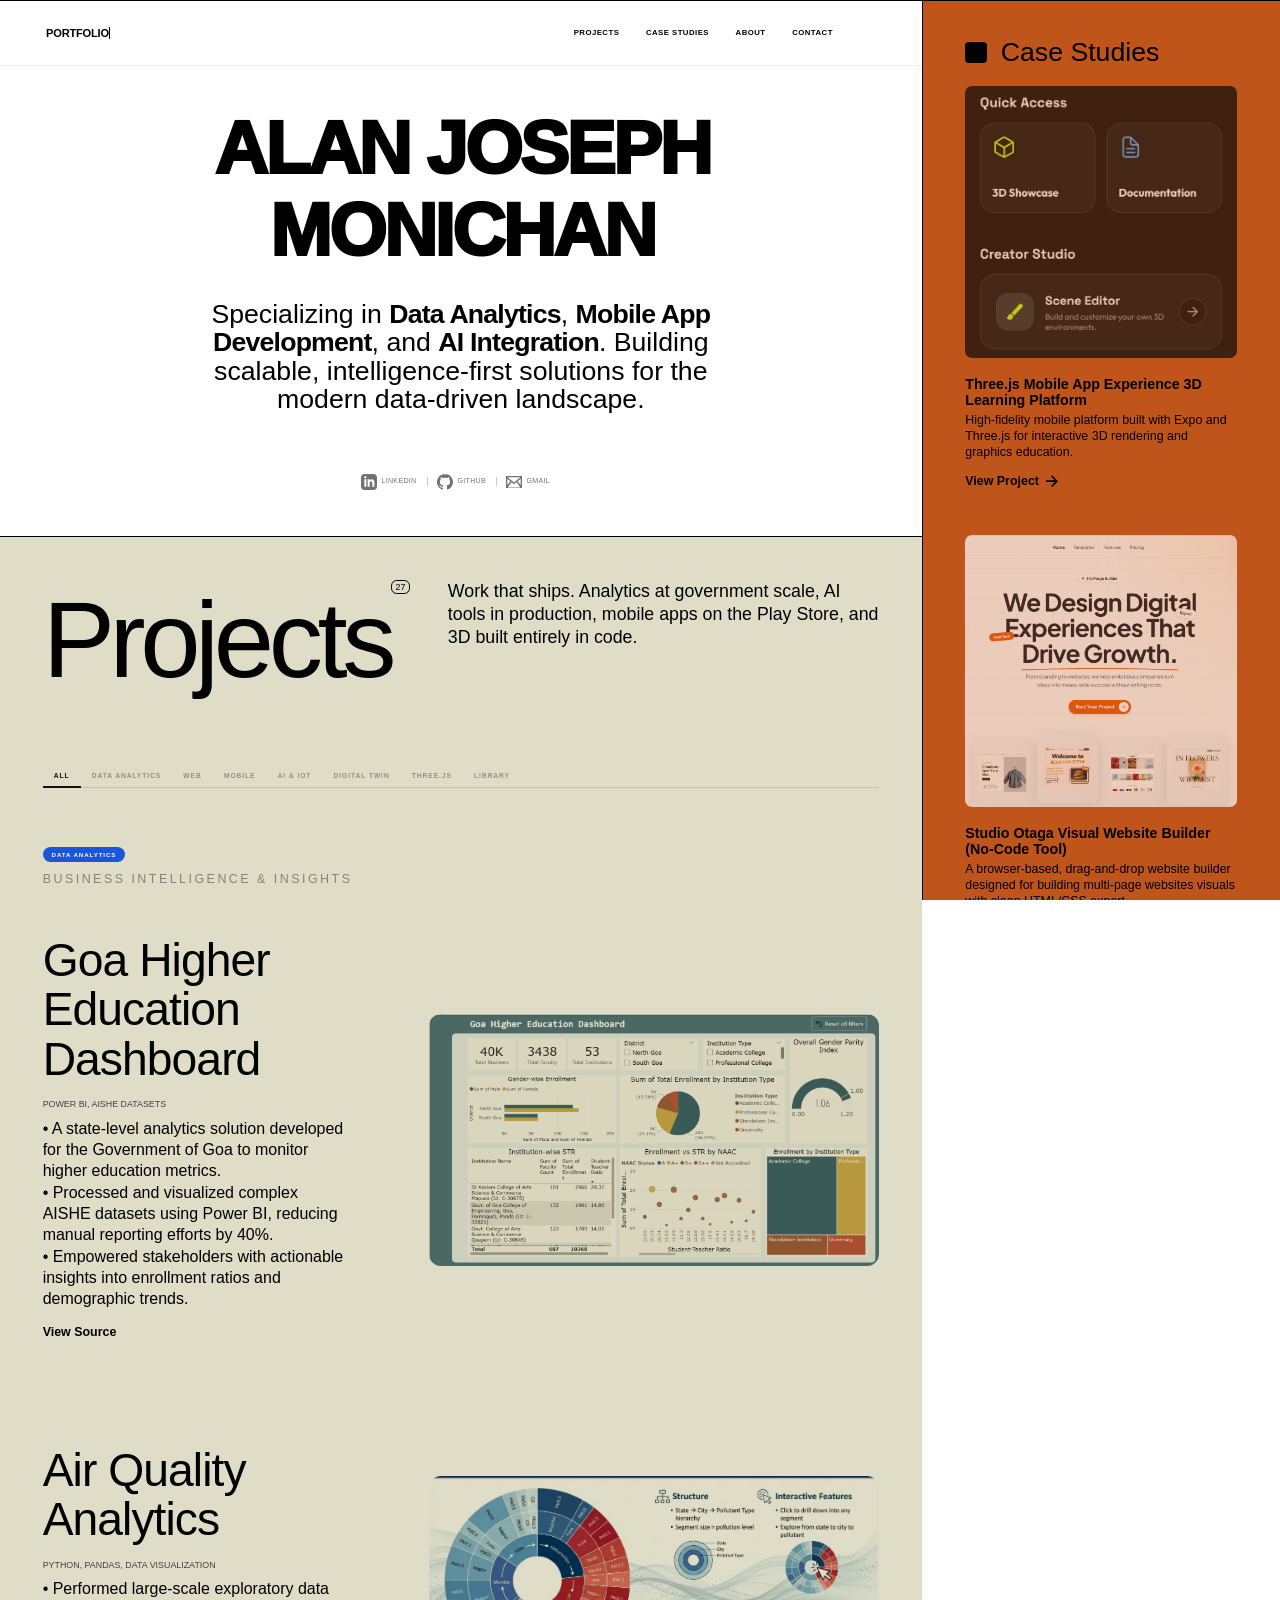
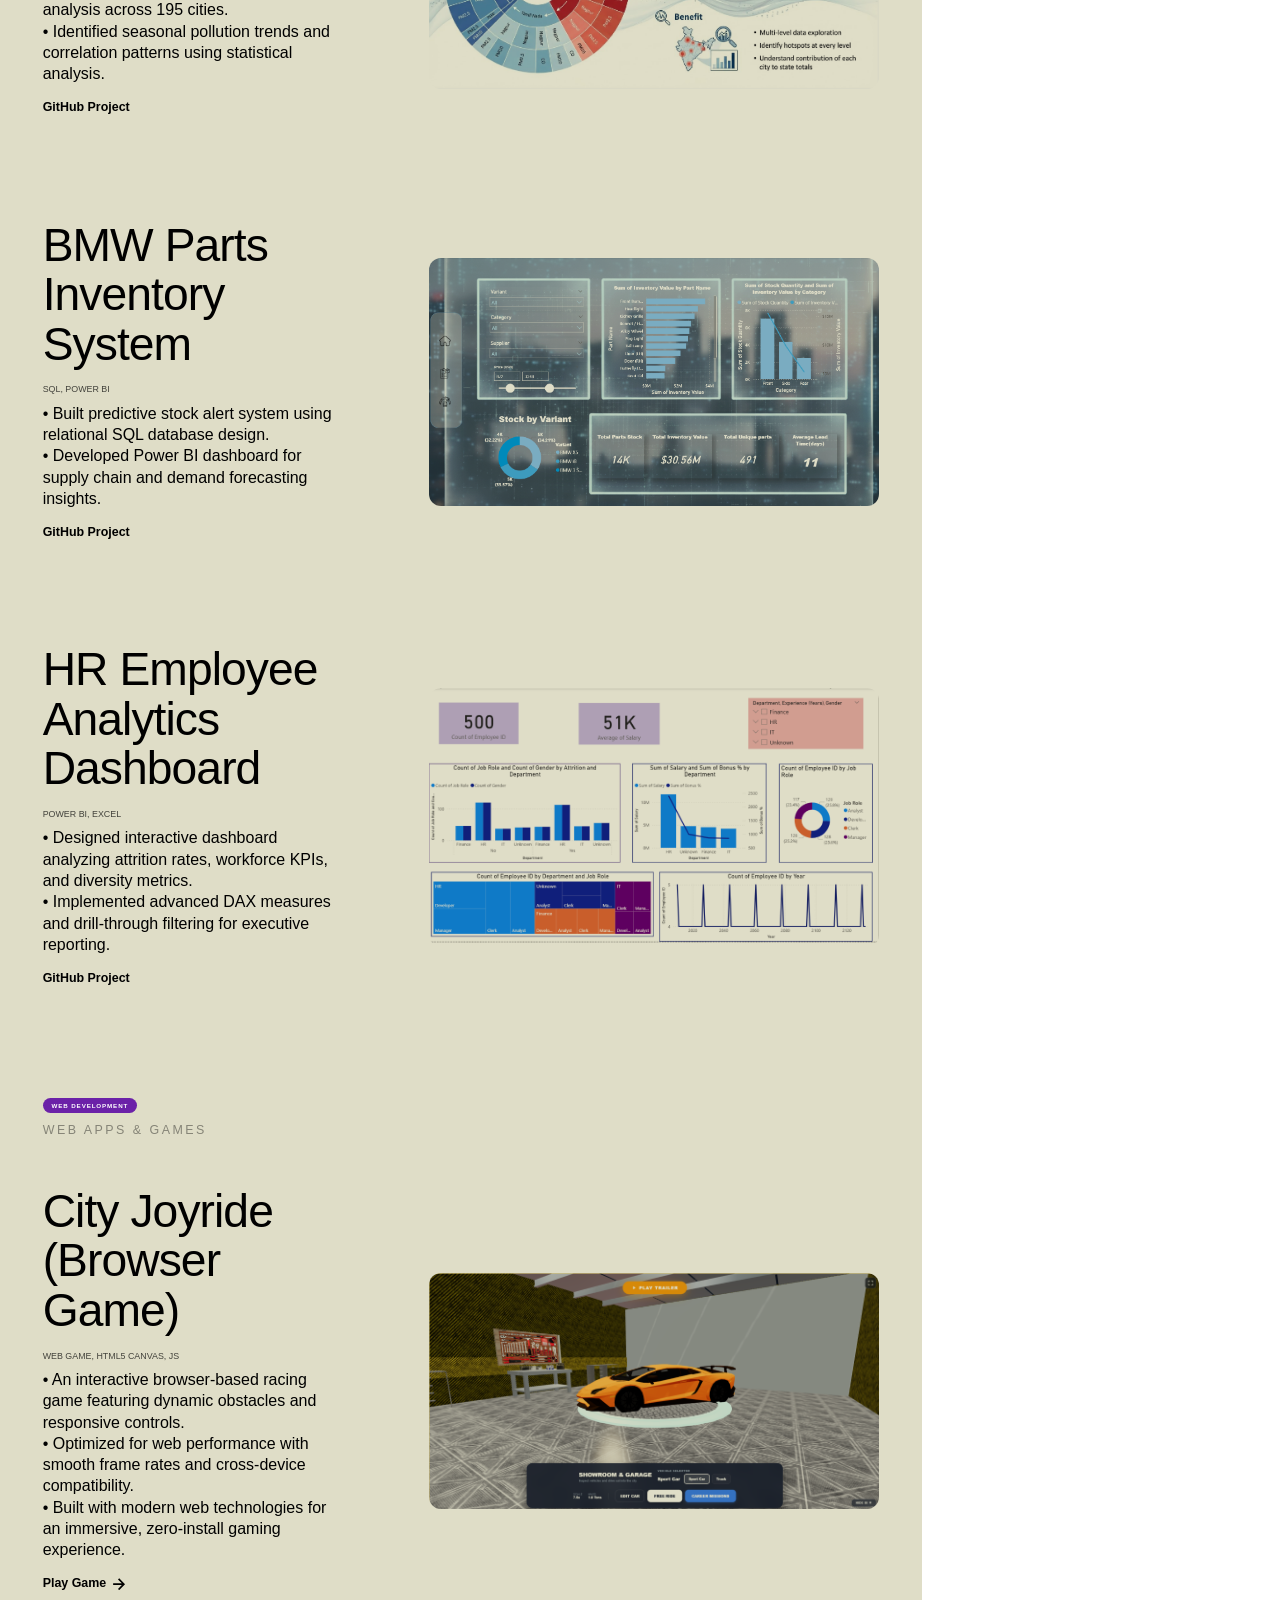
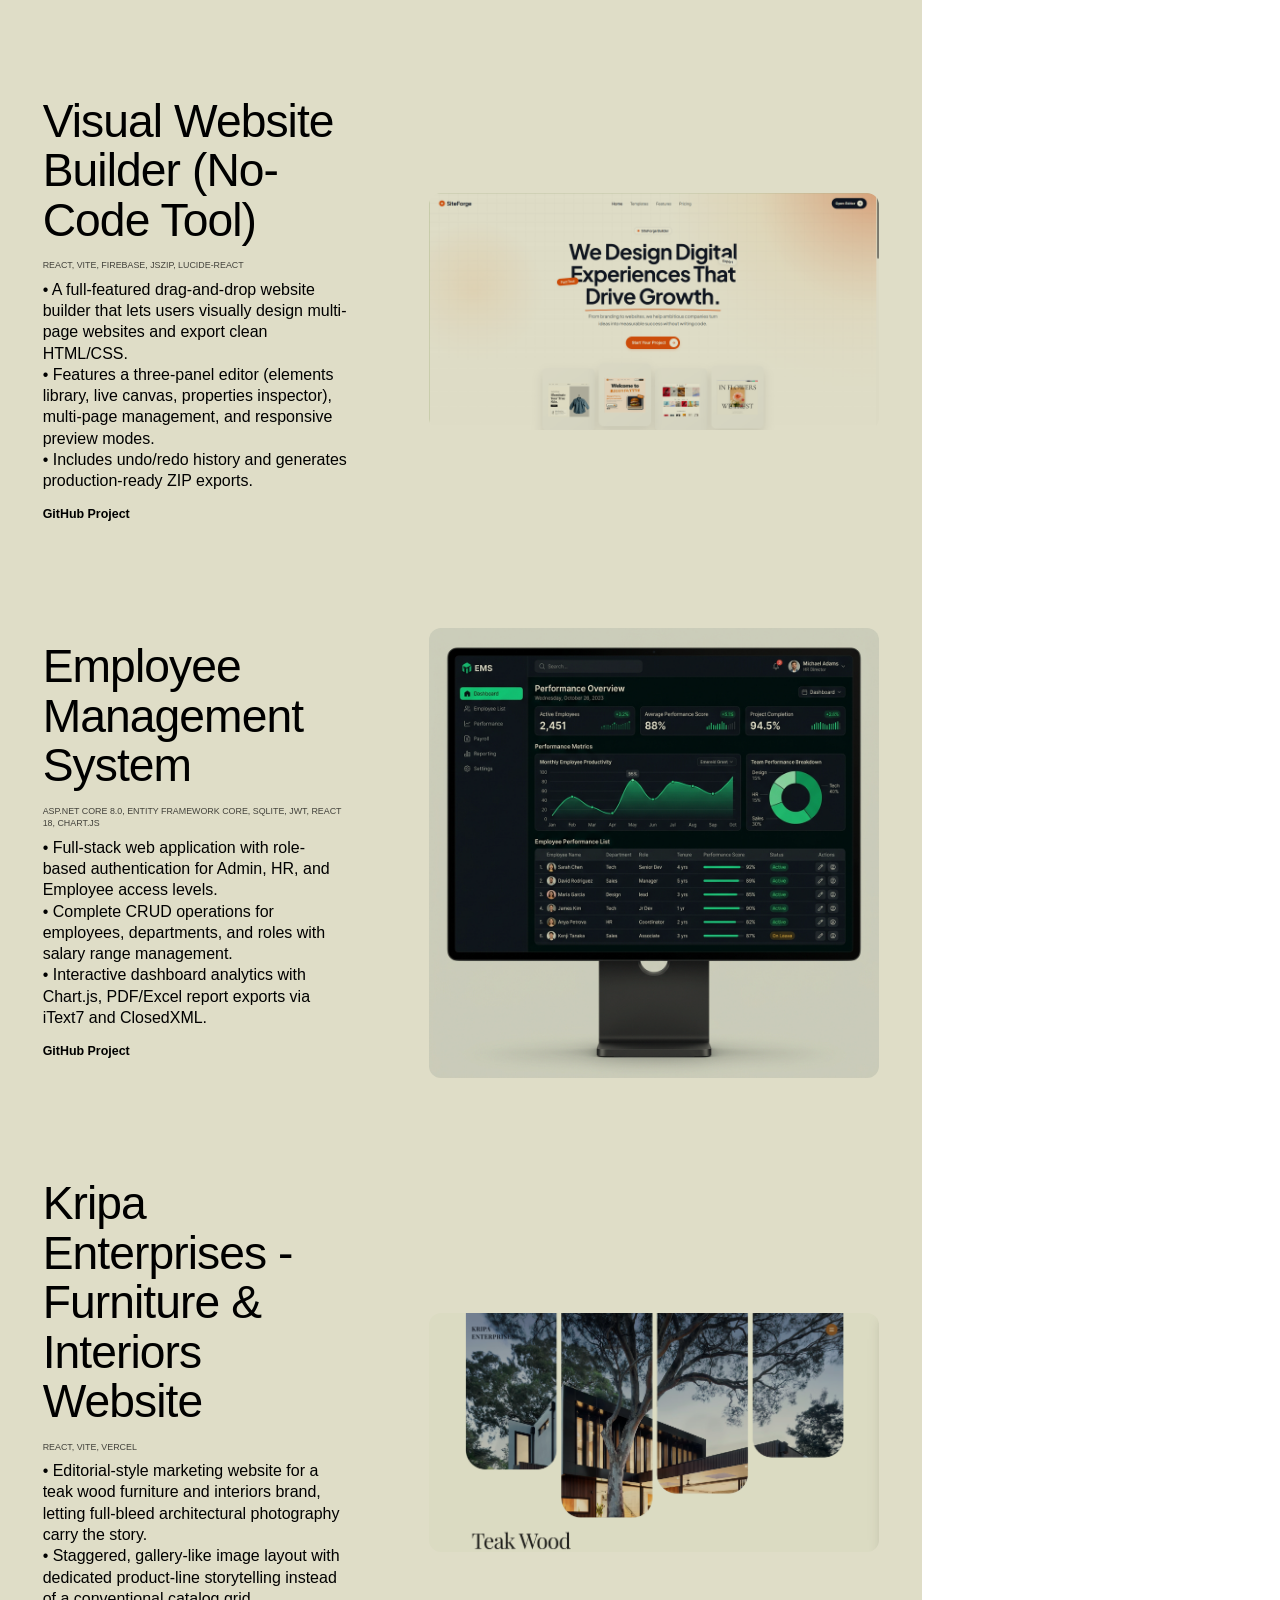
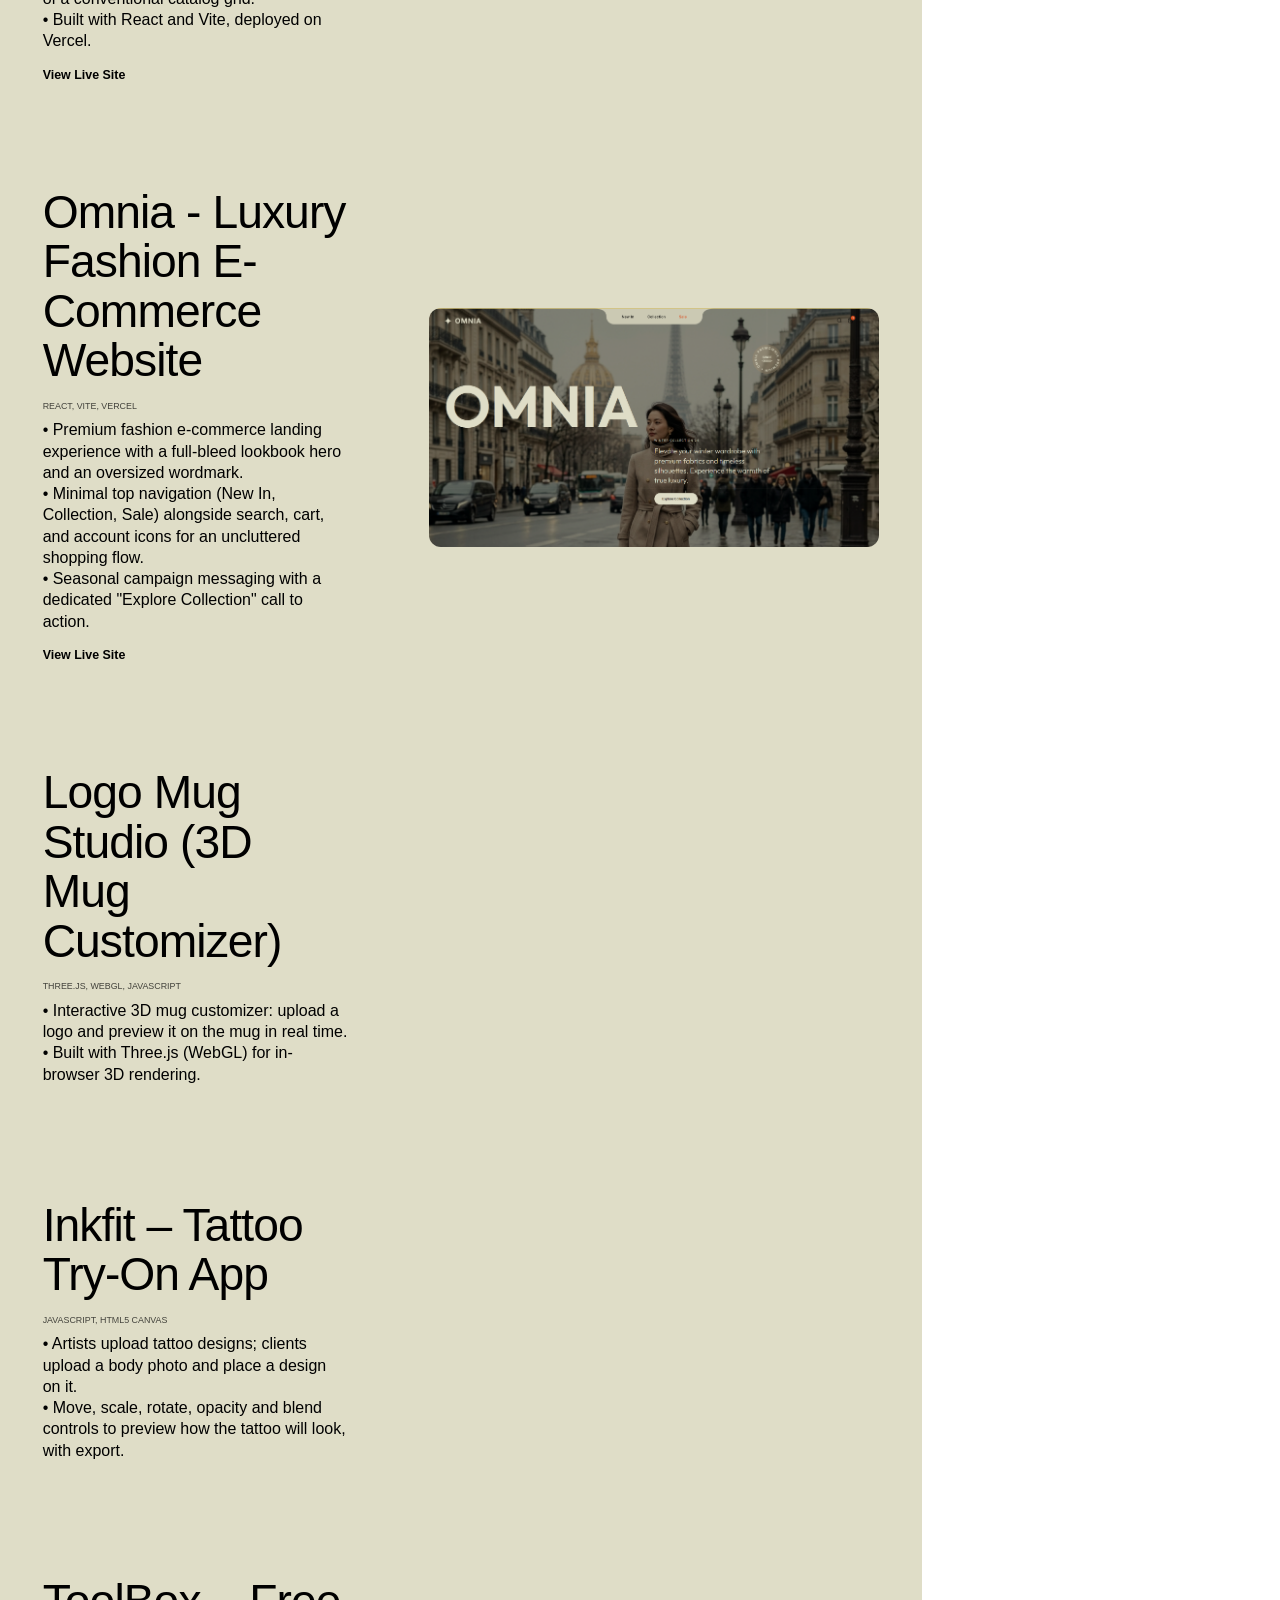
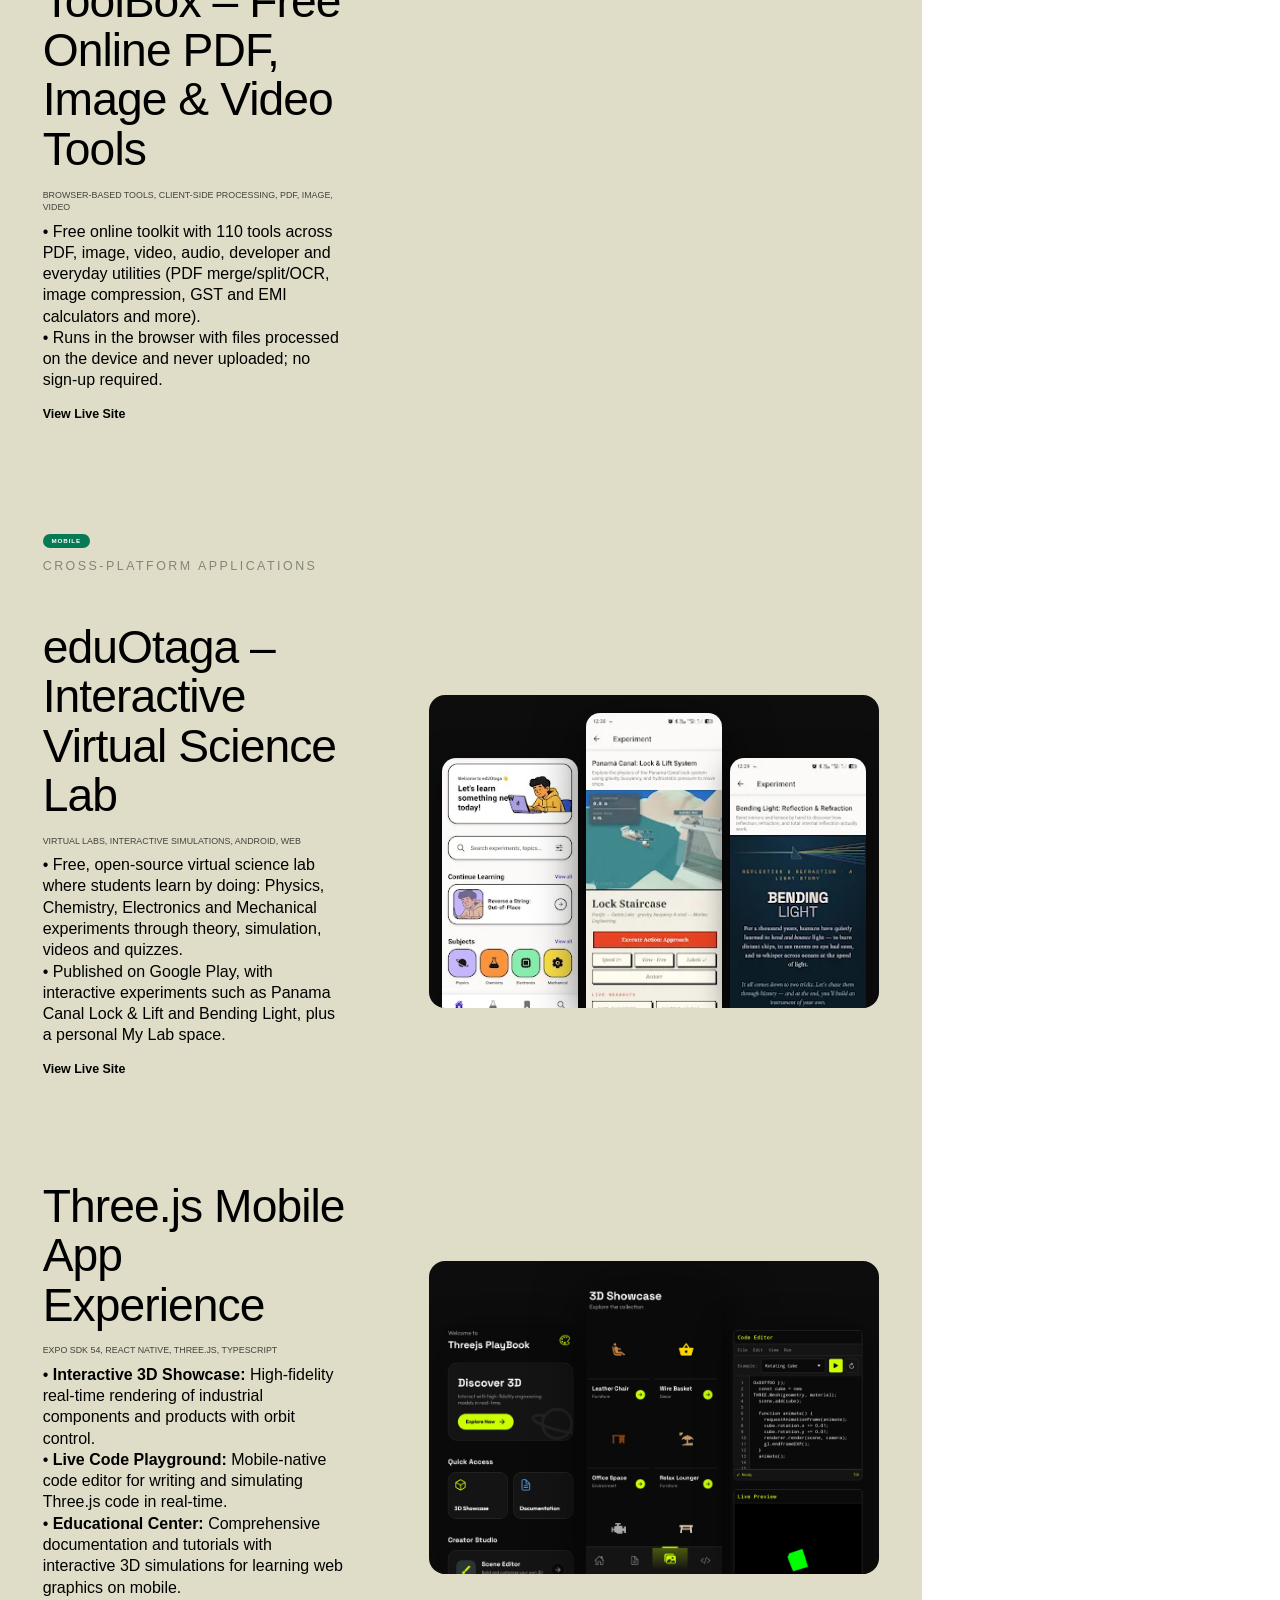
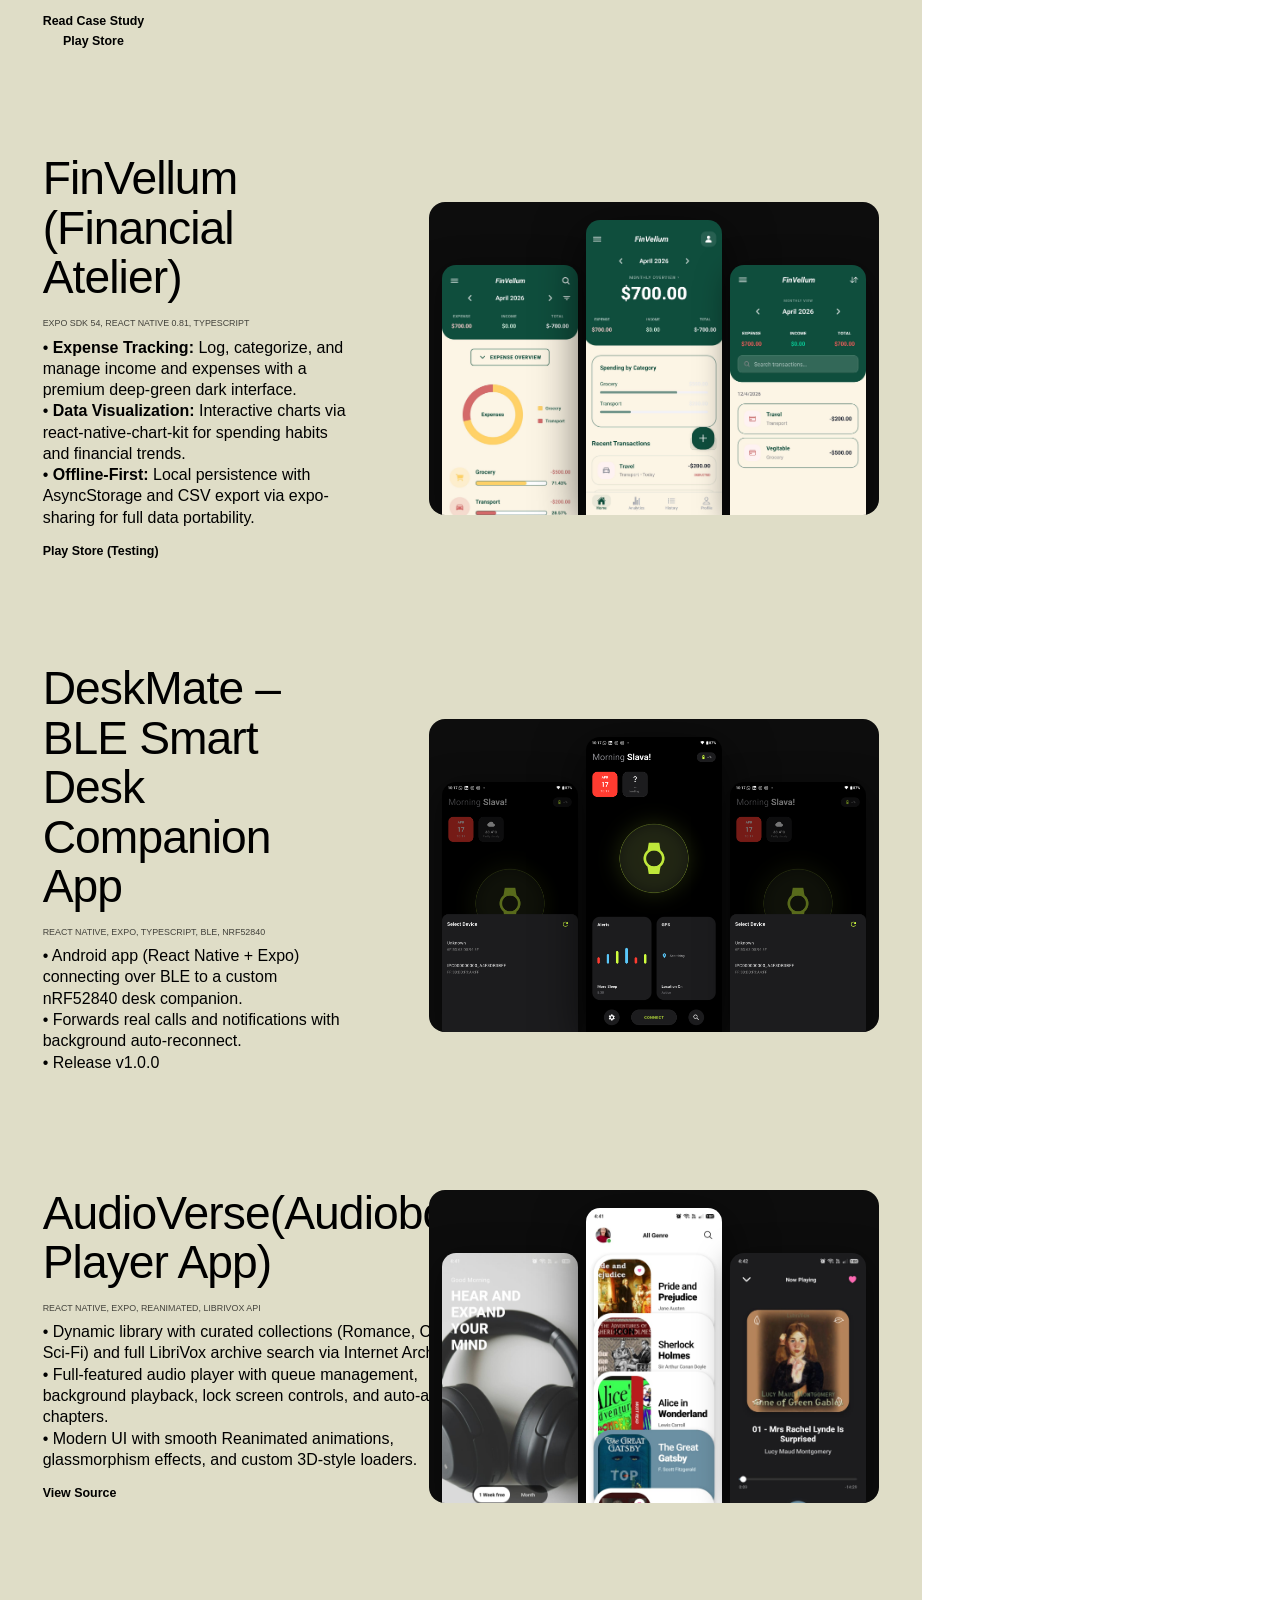
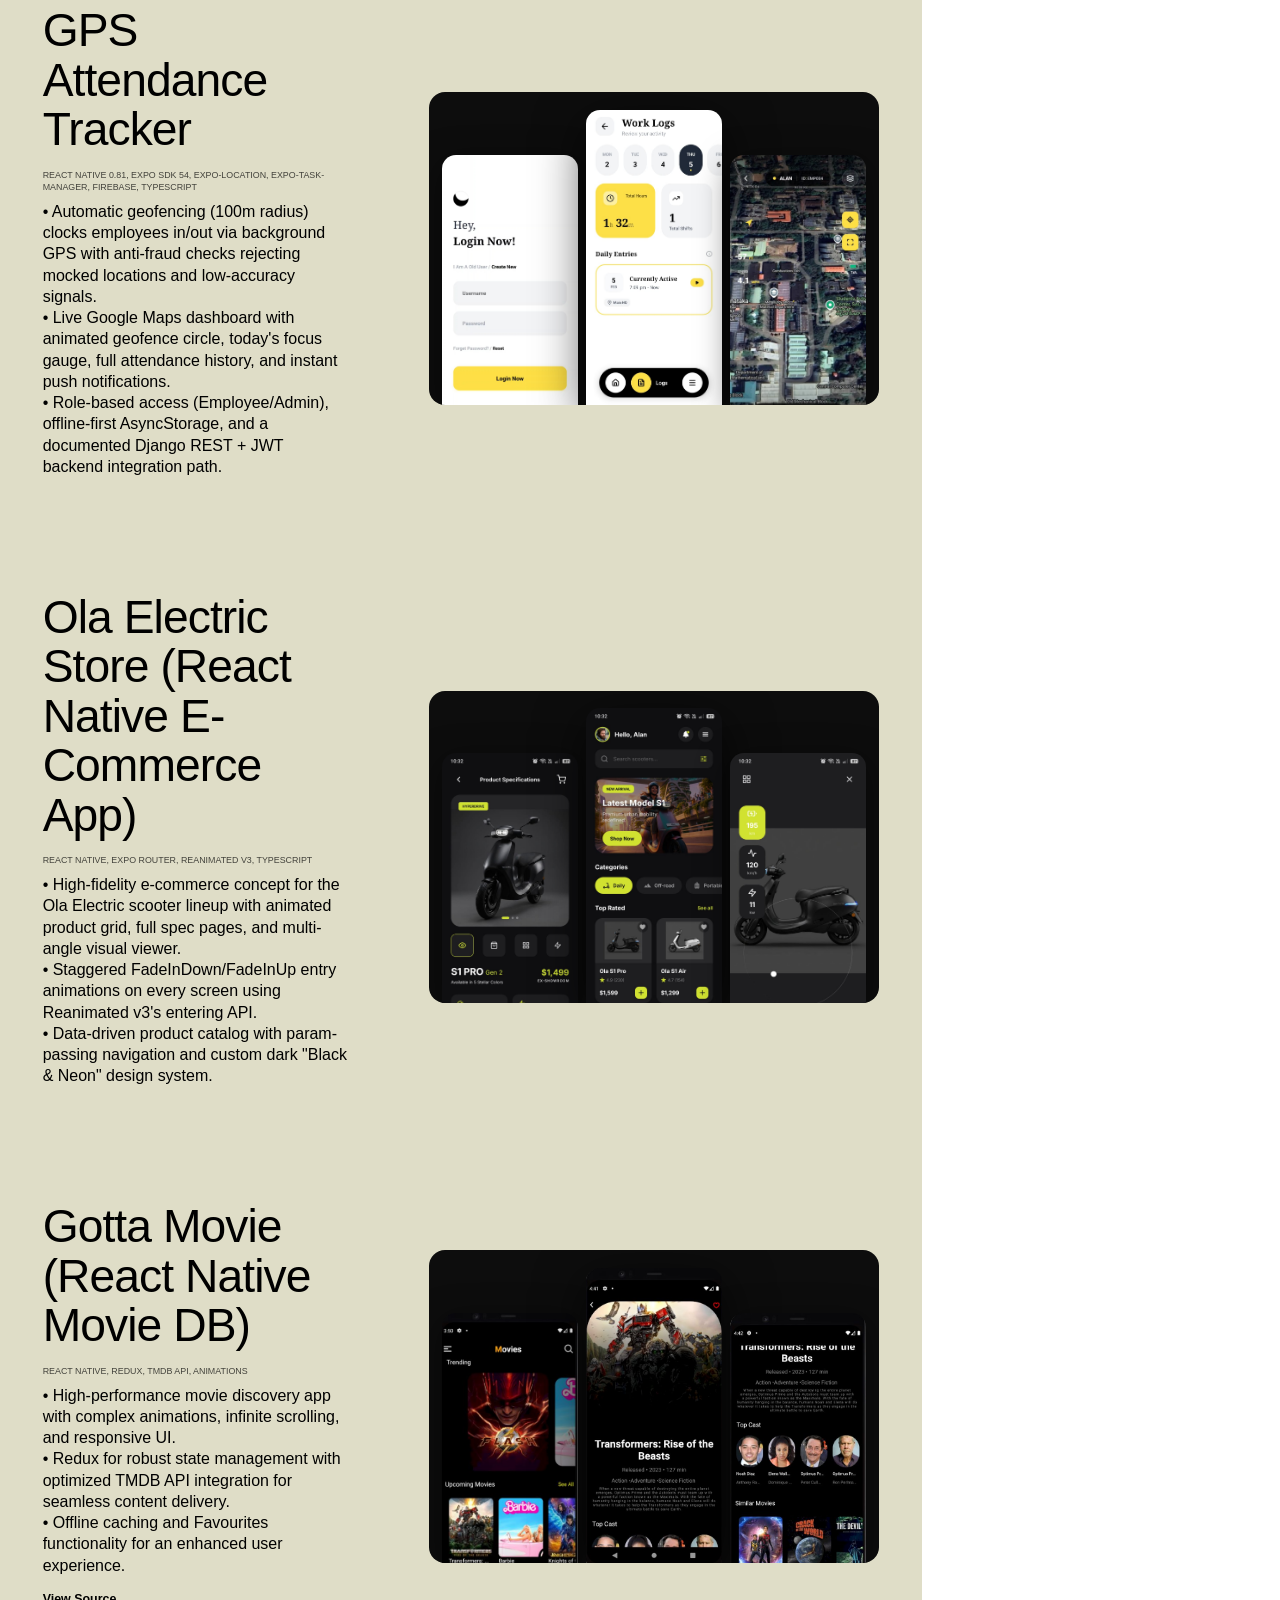
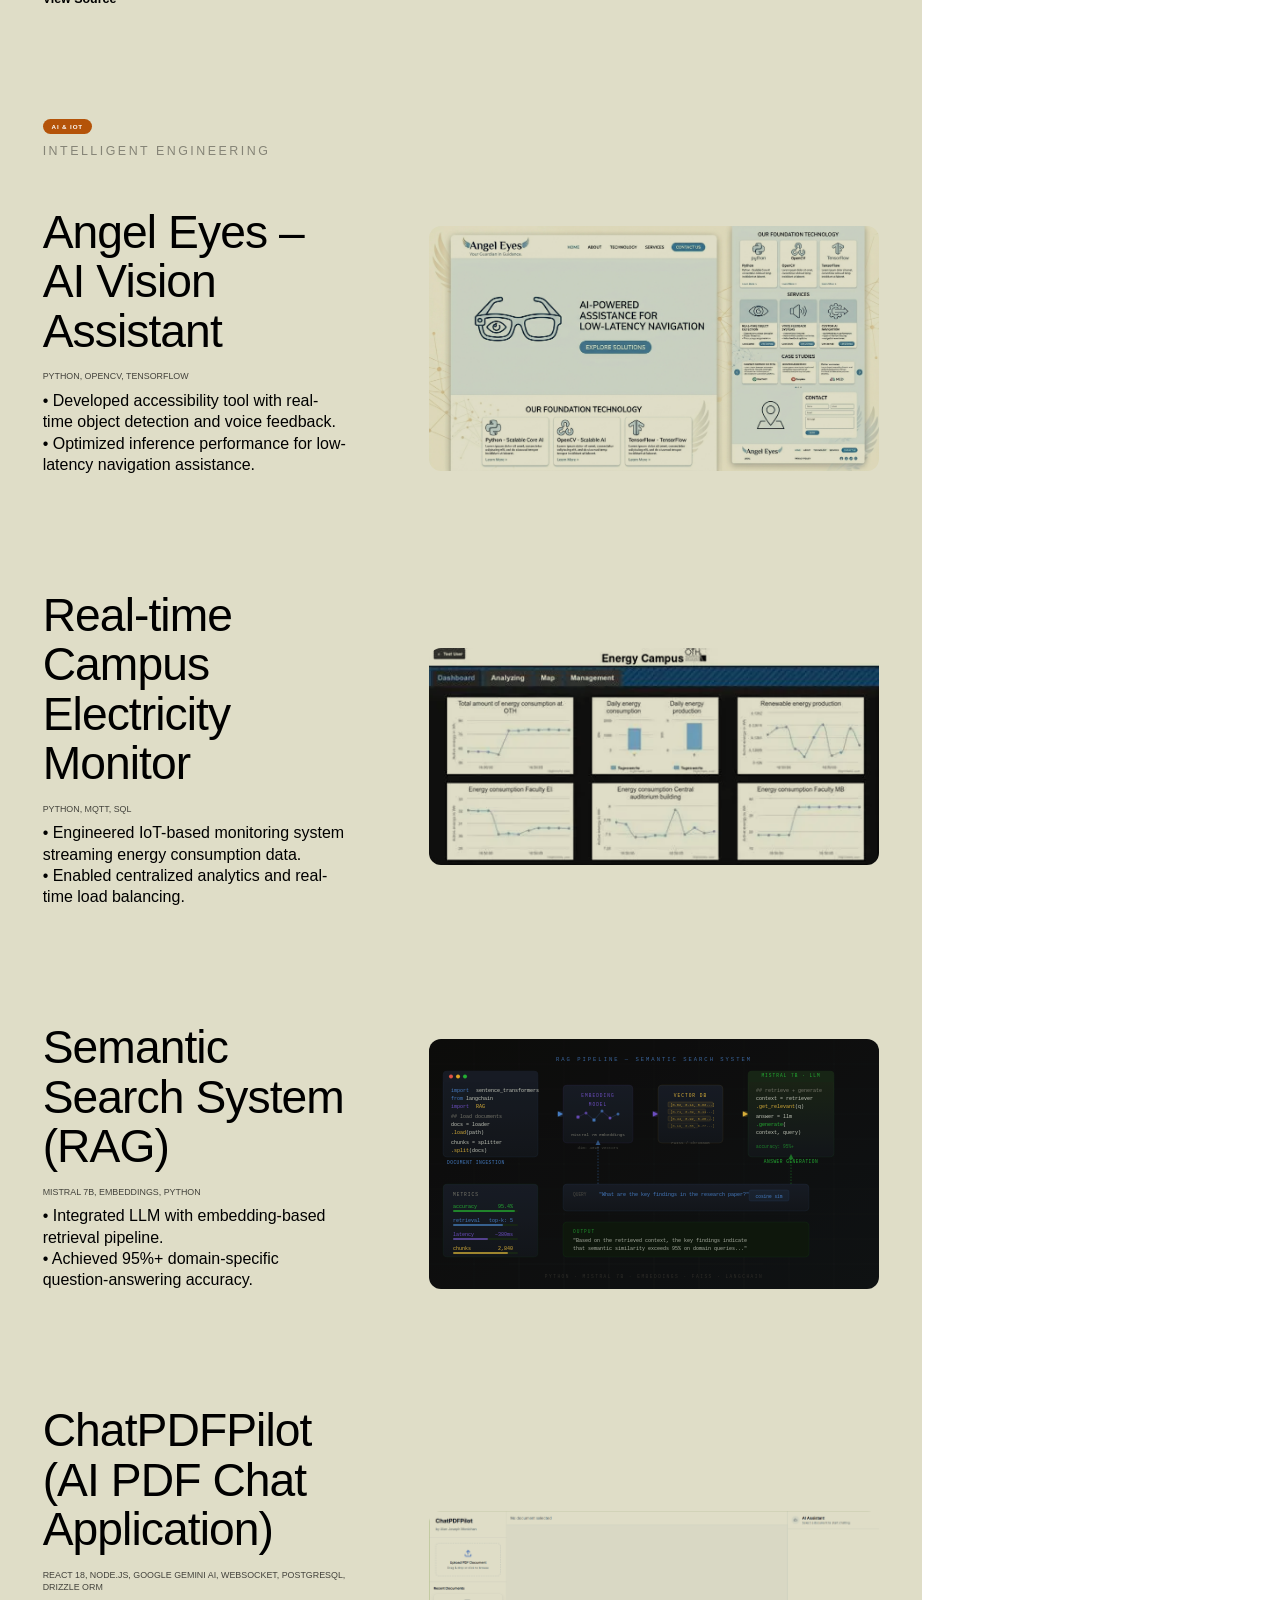
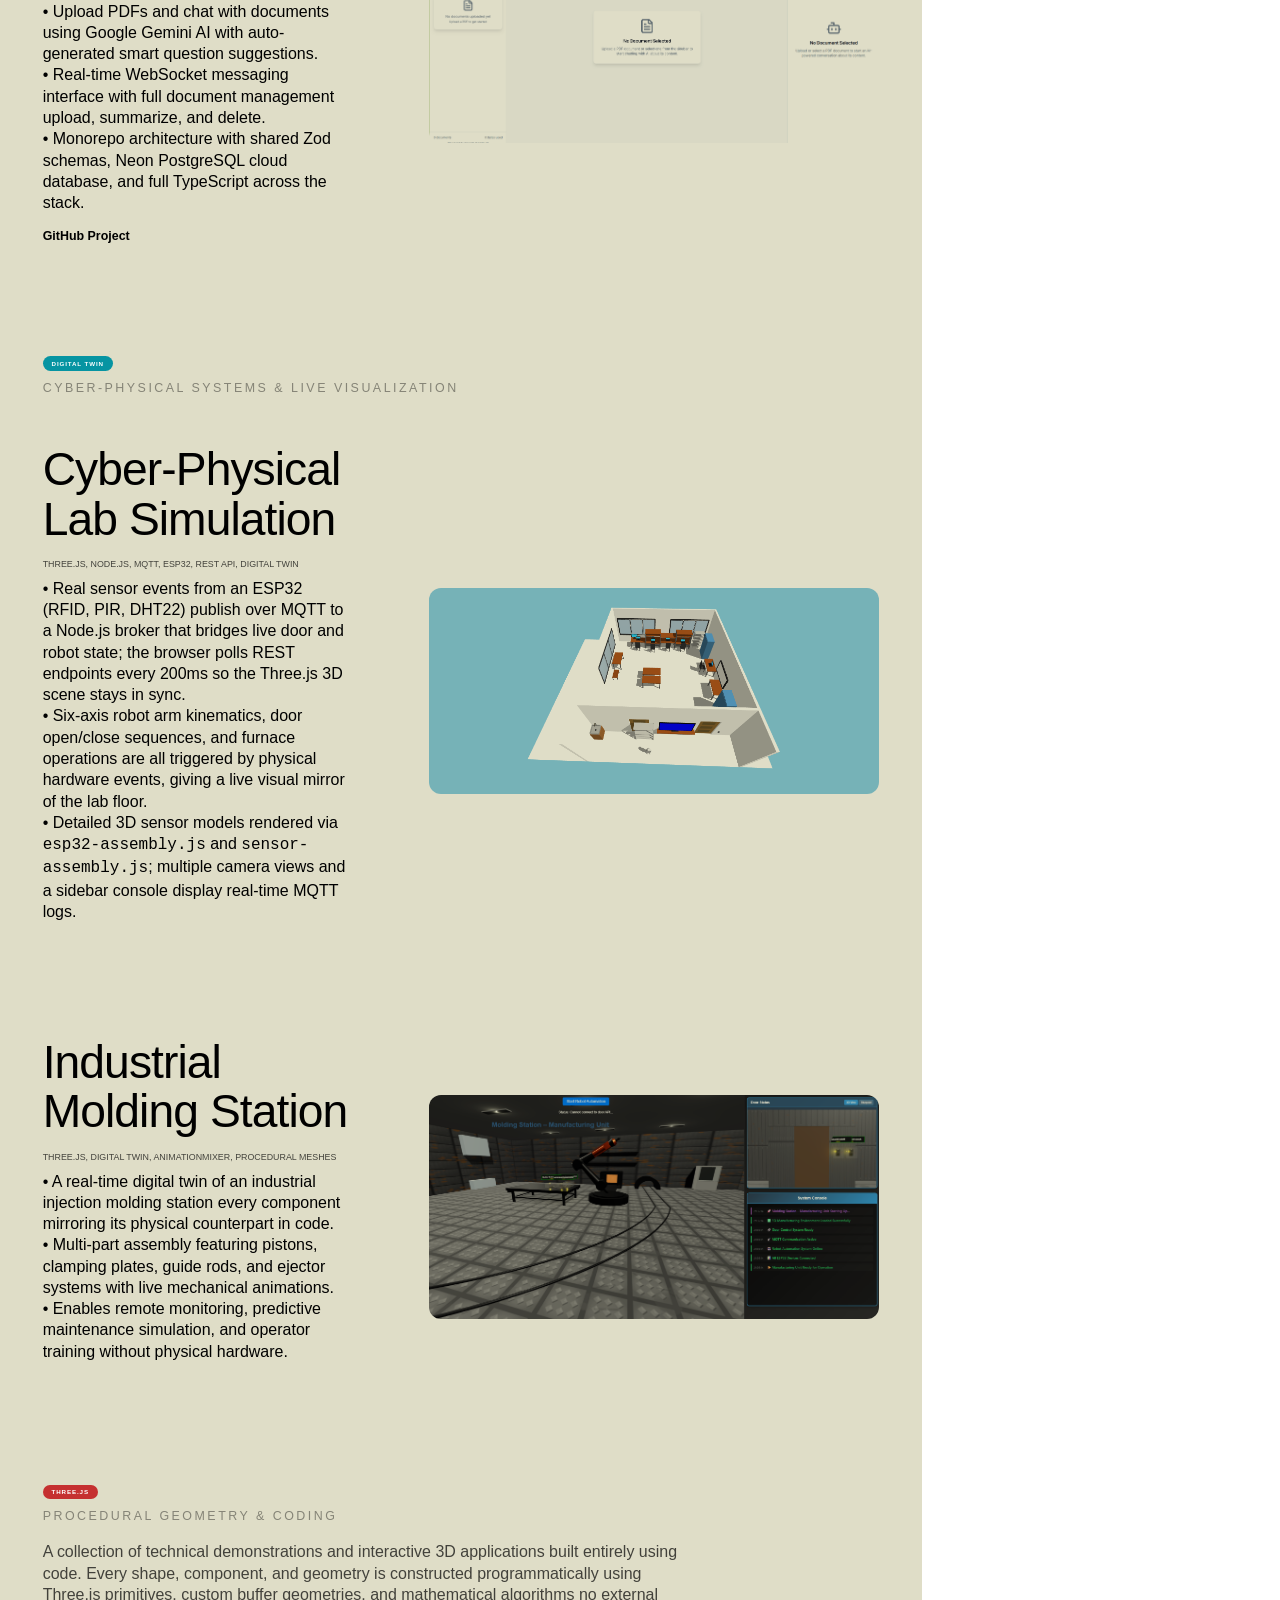
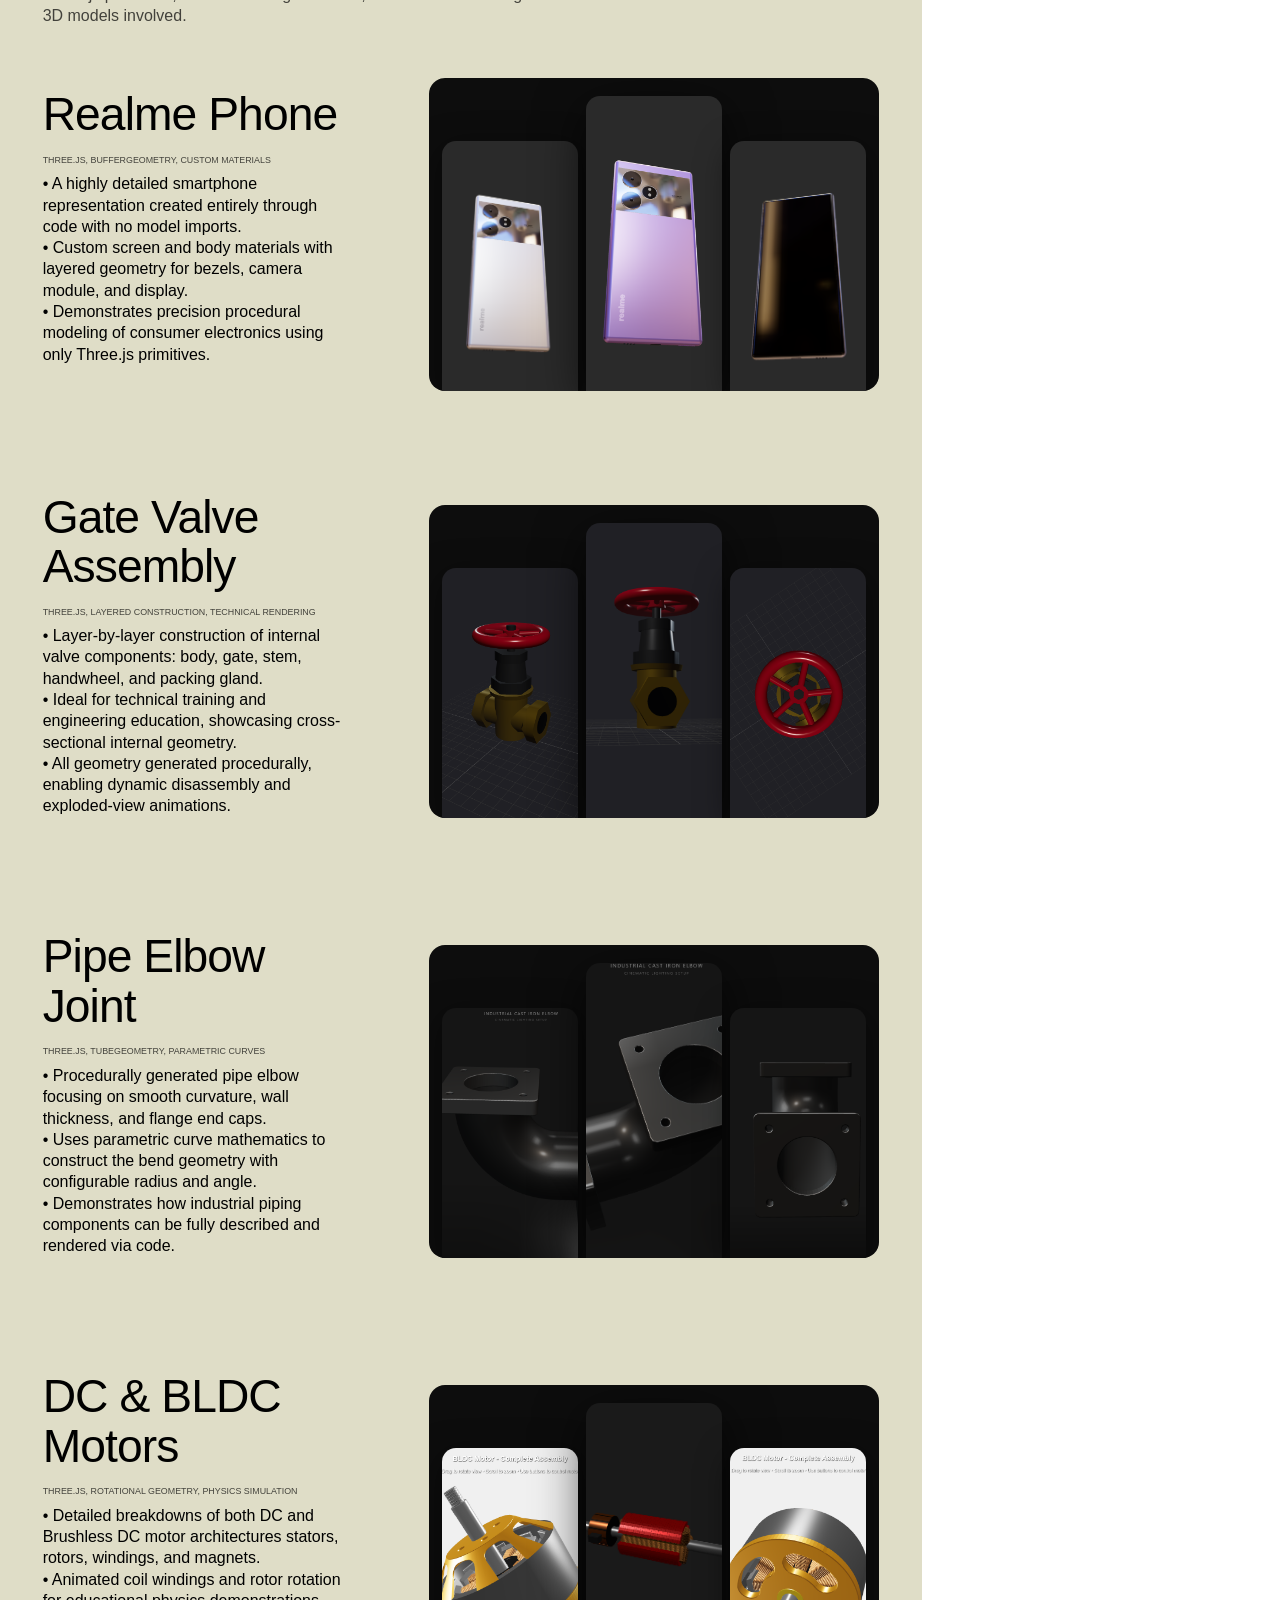
==== commit 241d5f31: "Add ToolBox project" ====
--- a/index.html
+++ b/index.html
@@ -379,6 +379,26 @@
                                                 <p class="text-size-mono-tiny text-style-allcaps" style="opacity: 0.7;">JavaScript, HTML5 Canvas</p>
                                                 <p class="text-size-medium margin-top margin-8">• Artists upload tattoo designs; clients upload a body photo and place a design on it.<br/>• Move, scale, rotate, opacity and blend controls to preview how the tattoo will look, with export.</p>
                                             </div>
+                                        </div>
+                                    </div>
+                                </div>
+                                <div class="divider-dotted"></div>
+                            </div>
+
+                            <div class="hp_project-item-container">
+                                <div class="hp_projects-item">
+                                    <div class="hp_project-item-bio">
+                                        <div class="hp_projects-desc">
+                                            <div class="margin-bottom margin-16">
+                                                <h5 class="heading-style-h4">ToolBox – Free Online PDF, Image &amp; Video Tools</h5>
+                                            </div>
+                                            <div class="margin-bottom margin-16">
+                                                <p class="text-size-mono-tiny text-style-allcaps" style="opacity: 0.7;">Browser-Based Tools, Client-Side Processing, PDF, Image, Video</p>
+                                                <p class="text-size-medium margin-top margin-8">• Free online toolkit with 110 tools across PDF, image, video, audio, developer and everyday utilities (PDF merge/split/OCR, image compression, GST and EMI calculators and more).<br/>• Runs in the browser with files processed on the device and never uploaded; no sign-up required.</p>
+                                            </div>
+                                            <a href="https://toolbox.otaga.in/" target="_blank" rel="noopener" class="button is-link is-icon w-inline-block">
+                                                <div class="text-size-small">View Live Site</div>
+                                            </a>
                                         </div>
                                     </div>
                                 </div>
